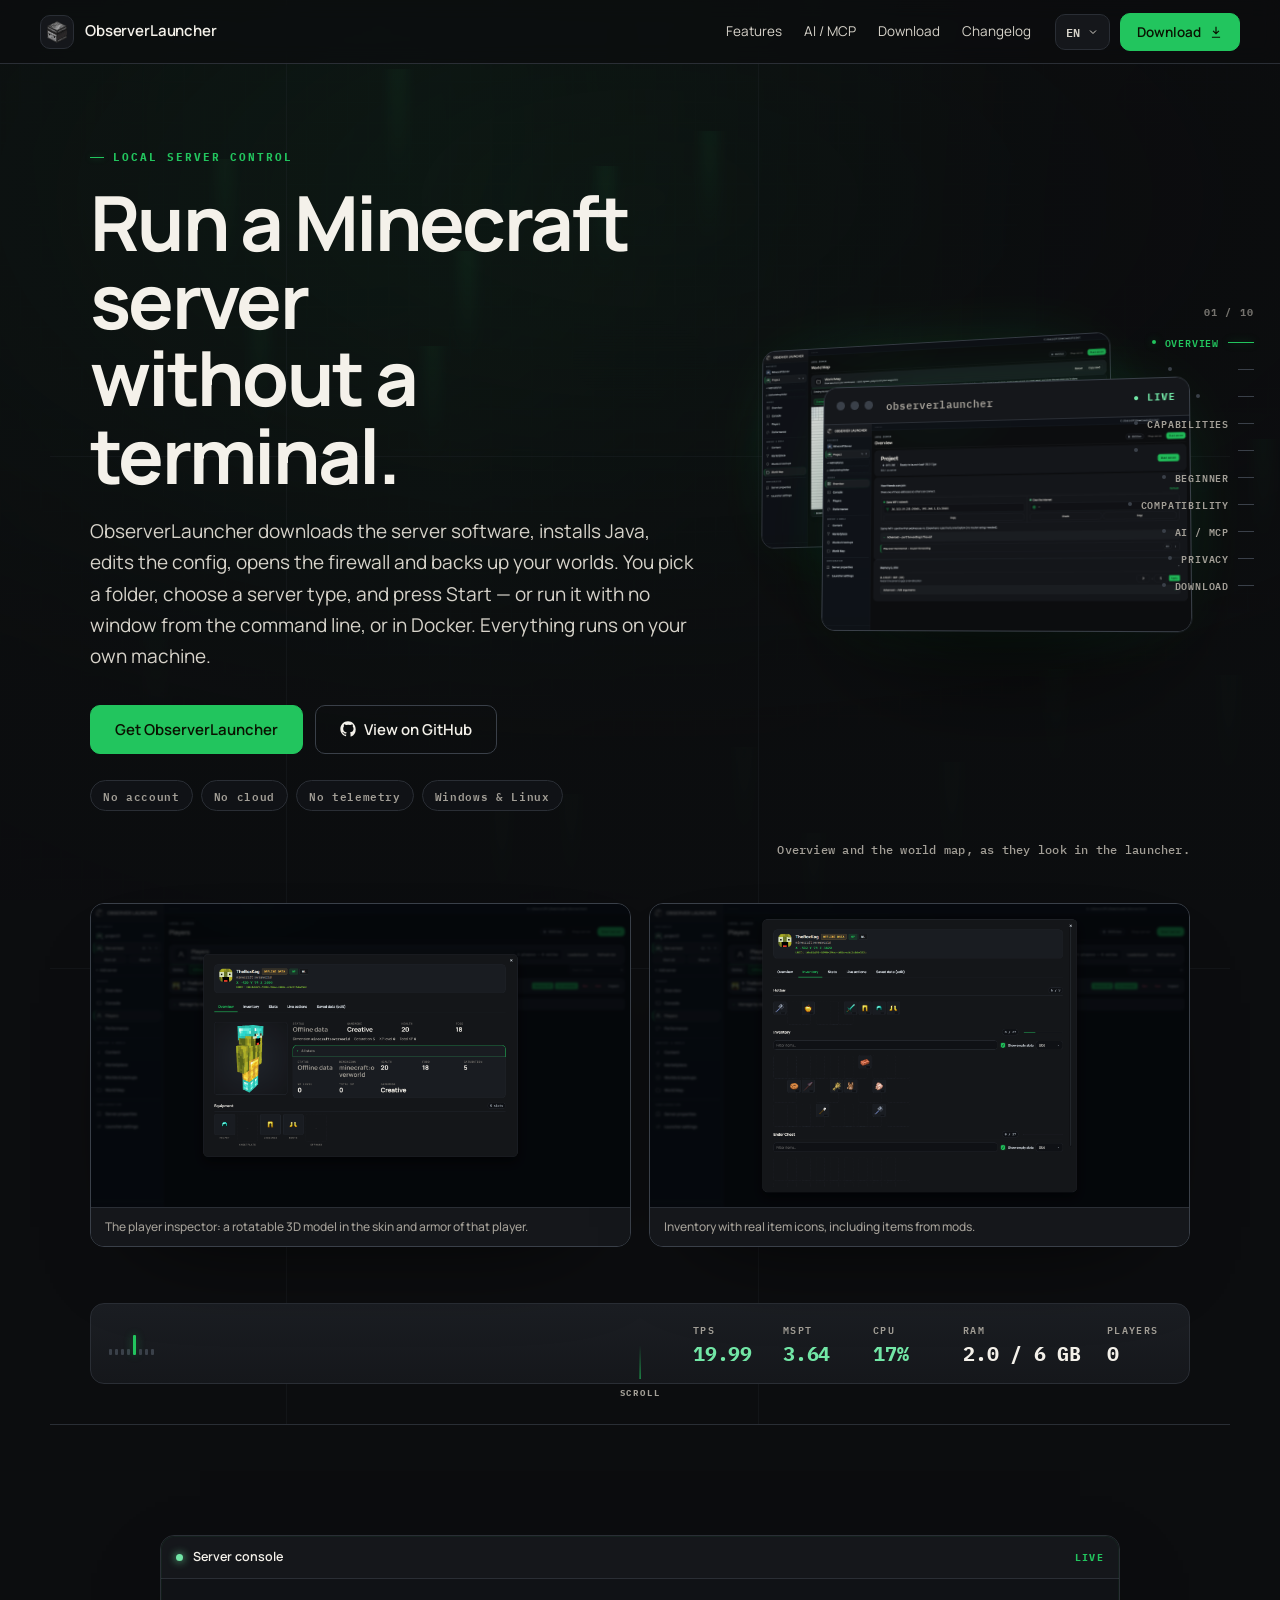
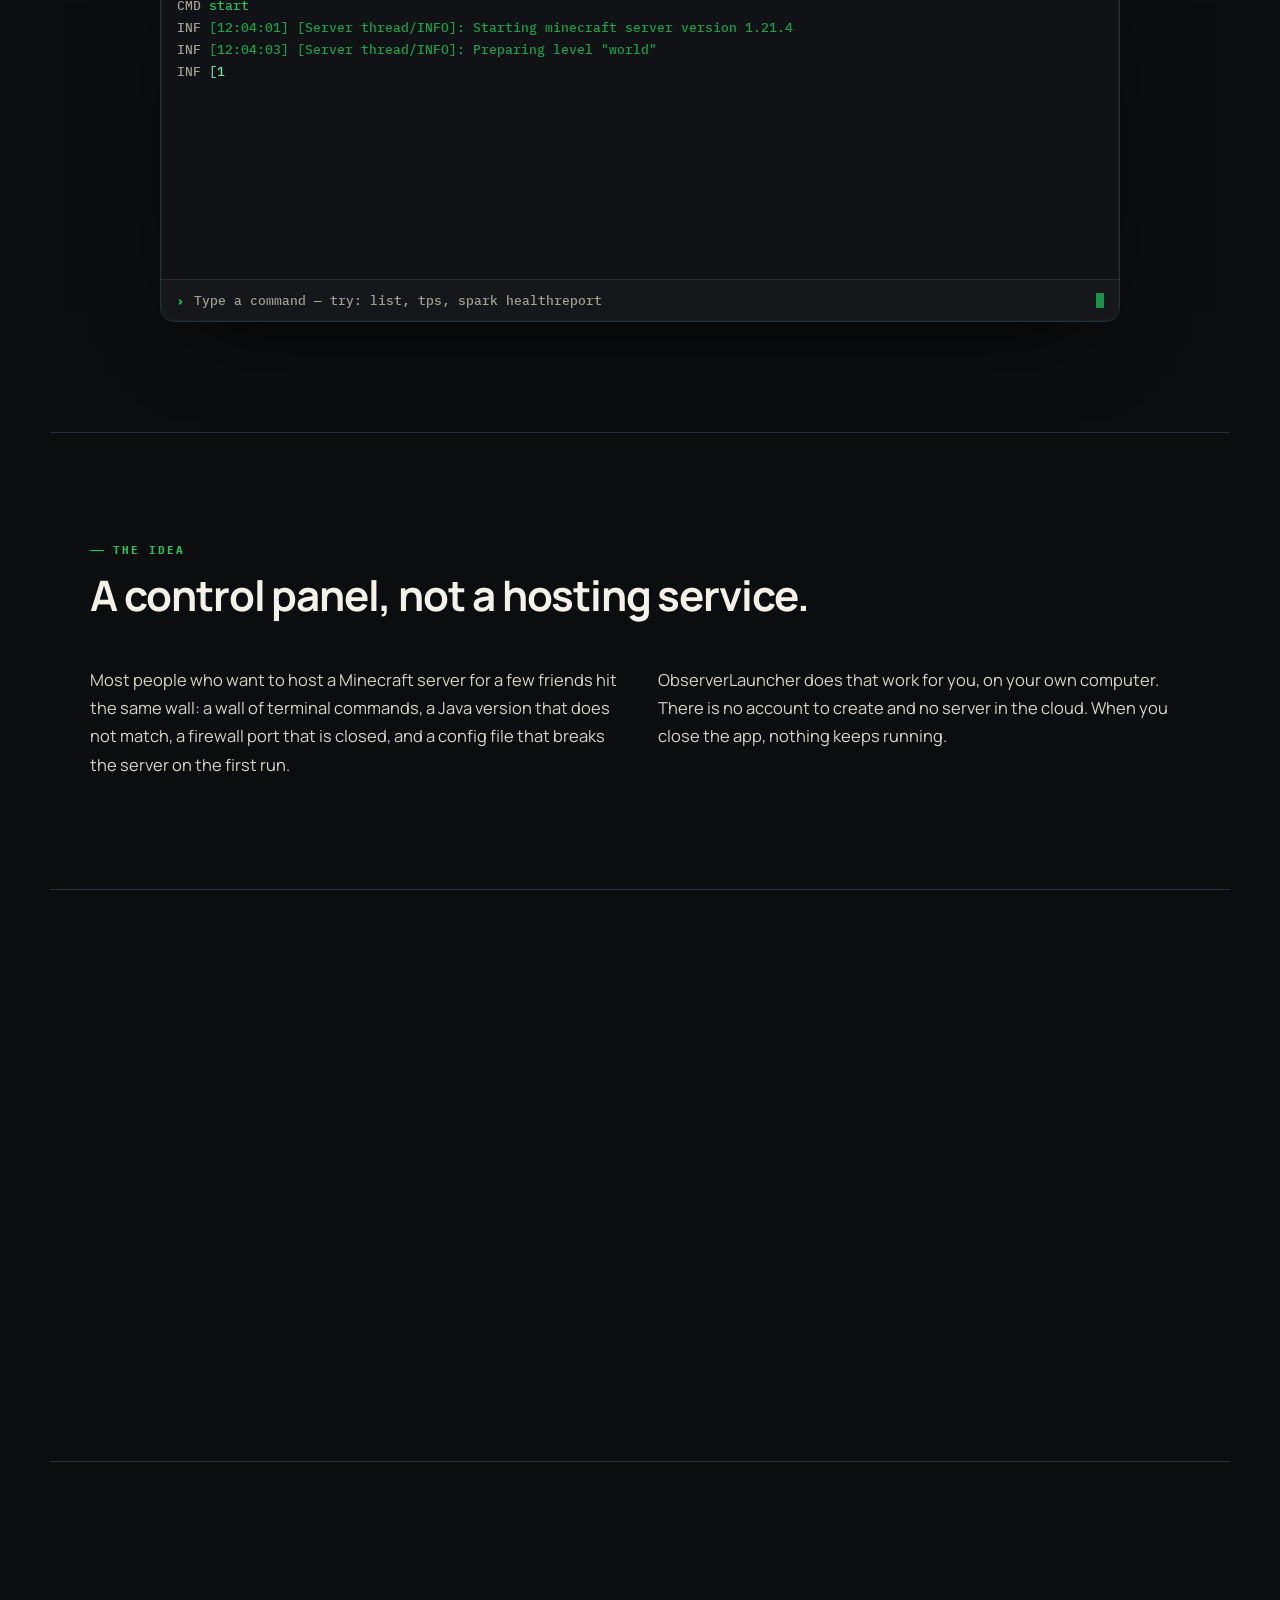
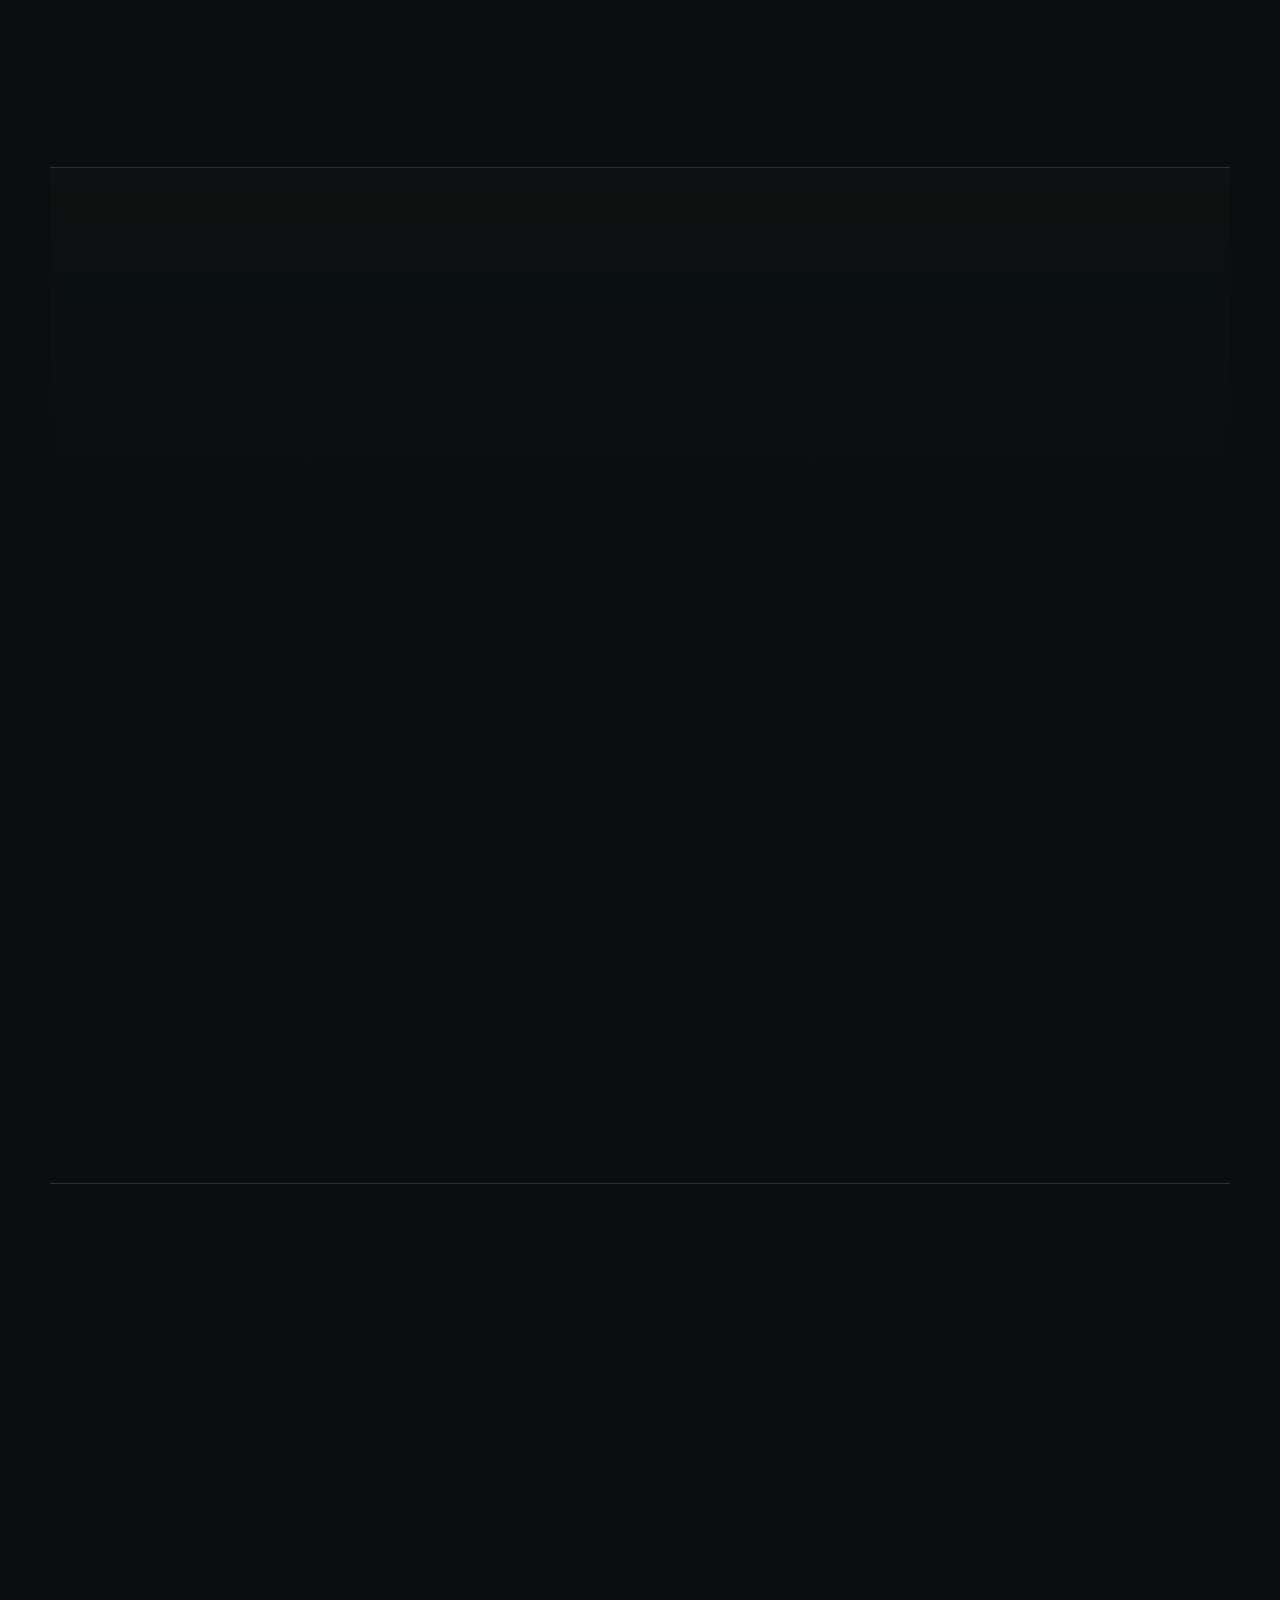
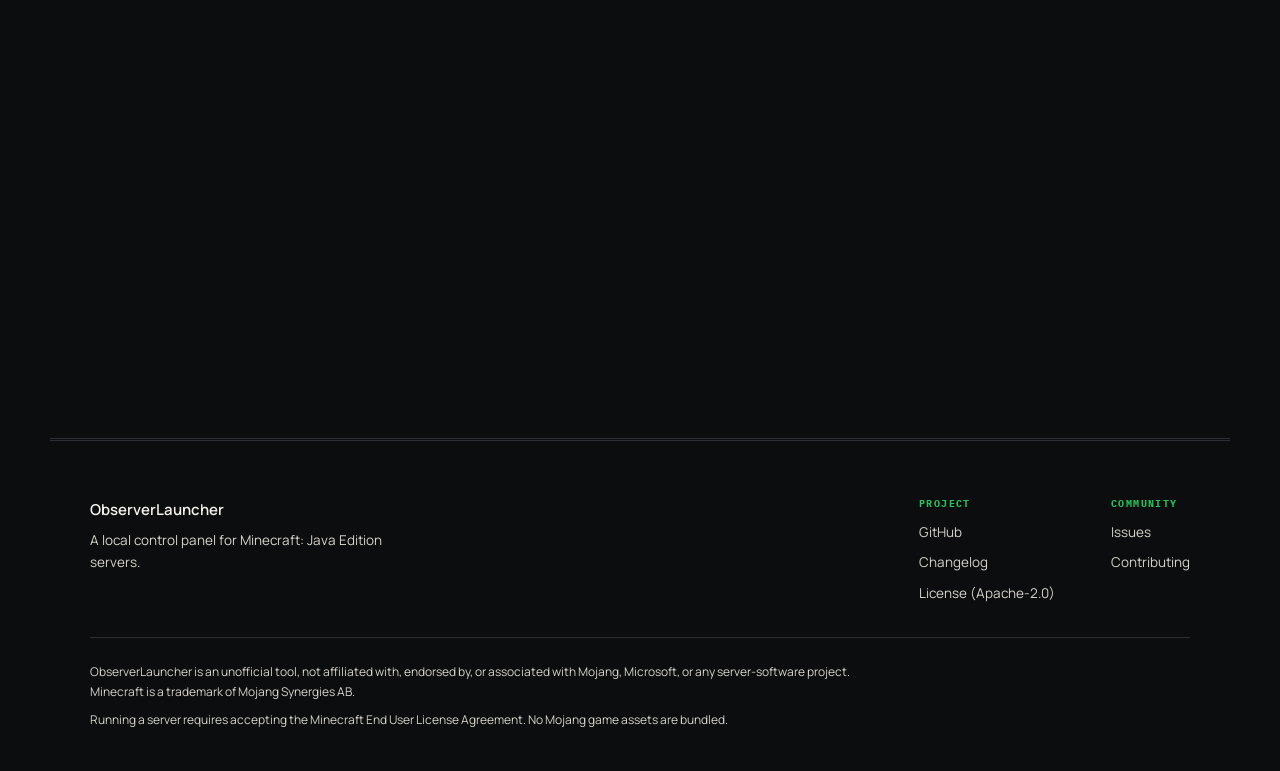
==== index.html @ 32f5c8ac "Update the site for 6.0.0 and cut mobile cost Content, brought up to date from 5.7.0: - Download nam" ====
<!DOCTYPE html>
<html lang="en">
<head>
<meta charset="UTF-8">
<meta name="viewport" content="width=device-width, initial-scale=1.0">
<title>ObserverLauncher — Run a Minecraft server without a terminal</title>
<meta name="description" content="A local desktop launcher for Minecraft: Java Edition servers. No account, no cloud, no terminal. Windows and Linux.">
<meta name="keywords" content="Minecraft Java Edition, Minecraft server, local Minecraft server, server control panel, Minecraft server management, MCP, Model Context Protocol, AI-assisted server automation">
<link rel="canonical" href="https://observerlauncher-site.kag4286.workers.dev/">
<meta property="og:title" content="ObserverLauncher — Run a Minecraft server without a terminal">
<meta property="og:description" content="A local desktop control panel for Minecraft: Java Edition servers. No account, no cloud, no terminal. Windows and Linux.">
<meta property="og:type" content="website">
<meta property="og:url" content="https://observerlauncher-site.kag4286.workers.dev/">
<meta property="og:image" content="https://observerlauncher-site.kag4286.workers.dev/assets/shots/overview.png">
<meta property="og:site_name" content="ObserverLauncher">
<meta name="twitter:card" content="summary_large_image">
<meta name="twitter:title" content="ObserverLauncher — Run a Minecraft server without a terminal">
<meta name="twitter:description" content="A local desktop control panel for Minecraft: Java Edition servers. No account, no cloud, no terminal.">
<meta name="twitter:image" content="https://observerlauncher-site.kag4286.workers.dev/assets/shots/overview.png">
<link rel="preconnect" href="https://fonts.googleapis.com">
<link rel="preconnect" href="https://fonts.gstatic.com" crossorigin>
<!-- PERF: the font stylesheet used to be render-blocking, so a phone waited for two cross-origin
     round-trips before painting anything. Load it as a normal stylesheet for crawlers, but swap it
     for a non-blocking one via media=print + onload. The font-display=swap in the URL means text
     paints immediately in the fallback and reflows once Manrope arrives. -->
<link rel="stylesheet" href="https://fonts.googleapis.com/css2?family=Manrope:wght@400;500;600;700;800&family=IBM+Plex+Mono:wght@400;500;600;700&display=swap" media="print" onload="this.media='all'">
<noscript><link rel="stylesheet" href="https://fonts.googleapis.com/css2?family=Manrope:wght@400;500;600;700;800&family=IBM+Plex+Mono:wght@400;500;600;700&display=swap"></noscript>
<link rel="preload" as="image" href="./assets/shots/overview.png" fetchpriority="high">
<link rel="stylesheet" href="./css/site.css">
<script type="application/ld+json">
{
  "@context": "https://schema.org",
  "@graph": [
    {
      "@type": "SoftwareApplication",
      "name": "ObserverLauncher",
      "applicationCategory": "UtilitiesApplication",
      "operatingSystem": "Windows 10, Windows 11, Linux",
      "license": "https://www.apache.org/licenses/LICENSE-2.0",
      "url": "https://observerlauncher-site.kag4286.workers.dev/",
      "downloadUrl": "https://github.com/Kag4286/ObserverLauncher/releases/latest",
      "description": "A local desktop app for hosting a Minecraft: Java Edition server on Windows or Linux. No account, no cloud, no terminal.",
      "offers": { "@type": "Offer", "price": "0", "priceCurrency": "USD" }
    },
    {
      "@type": "HowTo",
      "name": "How to host a Minecraft server for free on your own PC",
      "description": "Set up a Minecraft: Java Edition server on Windows or Linux without a terminal, using ObserverLauncher.",
      "totalTime": "PT5M",
      "tool": [{ "@type": "HowToTool", "name": "ObserverLauncher" }],
      "step": [
        { "@type": "HowToStep", "position": 1, "name": "Pick a folder", "text": "Choose an empty folder for the server, or let the launcher suggest one under Documents." },
        { "@type": "HowToStep", "position": 2, "name": "Choose software and version", "text": "Pick from ten server types (Vanilla, Paper, Purpur, Fabric, Forge and more) and a live Minecraft version list. Java is detected and installed automatically if missing." },
        { "@type": "HowToStep", "position": 3, "name": "Press Start", "text": "The launcher downloads the jar, writes the config, opens the firewall when you ask, and starts the server." },
        { "@type": "HowToStep", "position": 4, "name": "Share the address", "text": "When the server is running, share the local address with friends on the same network, or use the built-in tunnel for a public address with no router setup." }
      ]
    },
    {
      "@type": "FAQPage",
      "mainEntity": [
        { "@type": "Question", "name": "Can I host a Minecraft server for free on my own computer?", "acceptedAnswer": { "@type": "Answer", "text": "Yes. ObserverLauncher is free and open source (Apache-2.0). It runs the server on your own PC, so there is no hosting bill. Your computer needs to be on for friends to join." } },
        { "@type": "Question", "name": "Do I need to know how to use a terminal or command line?", "acceptedAnswer": { "@type": "Answer", "text": "No. ObserverLauncher handles the setup through a graphical window: it downloads the server software, installs the right Java, writes the config and opens the firewall. Beginner mode hides the advanced tools." } },
        { "@type": "Question", "name": "Does it work on Windows and Linux?", "acceptedAnswer": { "@type": "Answer", "text": "Yes. ObserverLauncher runs on Windows 10/11 and on modern 64-bit Linux distributions. There is no macOS build." } },
        { "@type": "Question", "name": "Does ObserverLauncher collect my data or require an account?", "acceptedAnswer": { "@type": "Answer", "text": "No. There is no account, no telemetry and no cloud service. The server and its data stay on your machine, and nothing keeps running once you close the app." } },
        { "@type": "Question", "name": "Which server software can I run?", "acceptedAnswer": { "@type": "Answer", "text": "Vanilla, Paper, Purpur, Leaf, Folia, Fabric, Forge, NeoForge, Spigot and Velocity. Version lists load live from each project's official source." } }
      ]
    }
  ]
}
</script>
</head>
<body class="is-booting">

<!-- scroll progress -->
<div class="progress" aria-hidden="true"><i id="progressBar"></i></div>

<!-- ============ BOOT SEQUENCE ============ -->
<div class="boot" id="boot" role="status" aria-label="Loading">
  <div class="boot-inner">
    <div class="boot-mark">OBSERVER<span>LAUNCHER</span></div>
    <div class="boot-bar"><i id="bootBar"></i></div>
    <div class="boot-status" id="bootStatus">INIT</div>
  </div>
  <div class="boot-skip">PRESS ANY KEY TO SKIP</div>
</div>

<!-- ============ SIGNAL FIELD ============ -->
<canvas id="field" aria-hidden="true"></canvas>
<div class="field-fallback" aria-hidden="true"></div>
<div class="scanline" aria-hidden="true"></div>

<!-- ============ SECTION RAIL ============ -->
<nav class="rail" id="rail" aria-label="Sections">
  <span class="rail-idx" id="railIdx">01 / 10</span>
  <ul class="rail-list" id="railList"></ul>
</nav>

<!-- ============ HEADER ============ -->
<header class="site-head" id="top">
  <a class="brand" href="#top">
    <span class="brand-mark" aria-hidden="true"><img src="./assets/shots/icon.png" alt=""></span>
    <span class="brand-text"><b>ObserverLauncher</b></span>
  </a>

  <nav class="site-nav" aria-label="Sections">
    <a href="#features" data-i18n="nav.features">Features</a>
    <a href="#ai" data-i18n="nav.ai">AI / MCP</a>
    <a href="#download" data-i18n="nav.download">Download</a>
    <a href="./changelog.html" data-i18n="nav.changelog">Changelog</a>
  </nav>

  <div class="head-actions">
    <div class="lang" id="lang">
      <button class="lang-btn" id="langBtn" aria-haspopup="listbox" aria-expanded="false">
        <span id="langCurrent">EN</span>
        <svg viewBox="0 0 24 24" width="12" height="12" fill="none" stroke="currentColor" stroke-width="2"><path d="M6 9l6 6 6-6"/></svg>
      </button>
      <ul class="lang-menu" id="langMenu" role="listbox" hidden></ul>
    </div>
    <a class="btn primary" id="dlTop" href="#download">
      <span data-i18n="cta.download">Download</span>
      <svg viewBox="0 0 24 24" width="14" height="14" fill="none" stroke="currentColor" stroke-width="2"><path d="M12 3v12M7 10l5 5 5-5M5 21h14"/></svg>
    </a>
    <button class="nav-toggle" id="navToggle" aria-label="Menu" aria-expanded="false" aria-controls="mobileMenu">
      <span></span><span></span><span></span>
    </button>
  </div>
</header>

<!-- ============ MOBILE MENU ============ -->
<nav class="mobile-menu" id="mobileMenu" hidden aria-label="Sections">
  <a href="#features" data-i18n="nav.features">Features</a>
  <a href="#ai" data-i18n="nav.ai">AI / MCP</a>
  <a href="#download" data-i18n="nav.download">Download</a>
  <a href="./changelog.html" data-i18n="nav.changelog">Changelog</a>
</nav>

<main>

<!-- ============ HERO ============ -->
<section class="hero" id="hero" data-ch="01" data-name="Overview">
  <div class="hero-grid" aria-hidden="true"><span></span><span></span><span></span><span></span></div>
  <div class="hero-sweep" aria-hidden="true"></div>
  <div class="hero-main">
  <div class="hero-inner">
    <p class="eyebrow choreo" data-choreo="0"><span class="eyebrow-tick"></span><span data-i18n="hero.eyebrow">LOCAL SERVER CONTROL</span></p>
    <h1 class="choreo" data-choreo="1" data-i18n-html="hero.title">Run a Minecraft server<br>without a terminal.</h1>
    <p class="hero-lead choreo" data-choreo="2" data-i18n="hero.lead">ObserverLauncher downloads the server software, installs Java, edits the config, opens the firewall and backs up your worlds. You pick a folder, choose a server type, and press Start. Everything runs on your own machine.</p>
    <div class="hero-cta choreo" data-choreo="3">
      <a class="btn primary lg magnet" href="#download" data-i18n="cta.getStarted">Get ObserverLauncher</a>
      <a class="btn ghost lg" href="https://github.com/Kag4286/ObserverLauncher" target="_blank" rel="noopener">
        <svg viewBox="0 0 24 24" width="16" height="16" fill="currentColor"><path d="M12 .5C5.7.5.5 5.7.5 12c0 5.1 3.3 9.4 7.9 10.9.6.1.8-.3.8-.6v-2c-3.2.7-3.9-1.5-3.9-1.5-.5-1.3-1.3-1.7-1.3-1.7-1.1-.7.1-.7.1-.7 1.2.1 1.8 1.2 1.8 1.2 1 1.8 2.8 1.3 3.5 1 .1-.8.4-1.3.7-1.6-2.6-.3-5.3-1.3-5.3-5.8 0-1.3.5-2.3 1.2-3.2-.1-.3-.5-1.5.1-3.1 0 0 1-.3 3.3 1.2a11.5 11.5 0 016 0C17.9 4.8 19 5.1 19 5.1c.6 1.6.2 2.8.1 3.1.7.9 1.2 1.9 1.2 3.2 0 4.5-2.7 5.5-5.3 5.8.4.4.8 1.1.8 2.2v3.3c0 .3.2.7.8.6A11.5 11.5 0 0023.5 12C23.5 5.7 18.3.5 12 .5z"/></svg>
        <span data-i18n="cta.github">View on GitHub</span>
      </a>
    </div>
    <ul class="hero-facts choreo" data-choreo="4">
      <li data-i18n="hero.fact1">No account</li><li data-i18n="hero.fact2">No cloud</li><li data-i18n="hero.fact3">No telemetry</li><li data-i18n="hero.fact4">Windows &amp; Linux</li>
    </ul>
  </div>
  <div class="hero-app" id="heroApp">
    <div class="hero-app-frame hero-app-back">
      <img src="./assets/shots/worldmap.png" width="1920" height="1080" alt="World map tab in ObserverLauncher, showing the explored area and waypoints of a Minecraft server world" loading="lazy" decoding="async">
    </div>
    <div class="hero-app-frame hero-app-front">
      <div class="hero-app-bar"><span class="ha-dot"></span><span class="ha-dot"></span><span class="ha-dot"></span><span class="ha-title">observerlauncher</span><span class="ha-live">● LIVE</span></div>
      <img src="./assets/shots/overview.png" width="1920" height="1080" alt="Overview tab in ObserverLauncher, showing a running Minecraft server with TPS, memory and a Start button" loading="eager" decoding="async">
    </div>
  </div>
  <p class="hero-shot-cap choreo" data-choreo="5" data-i18n="cap.hero">Overview and the world map, as they look in the launcher.</p>
  </div><!-- /hero-main -->

  <!-- v6.0.0: the player inspector is the headline of this release, so it gets its own pair of
       frames under the hero rather than being buried in the feature grid. Same card language. -->
  <div class="hero-shots hero-shots-inspector choreo" data-choreo="6">
    <figure class="hero-shot">
      <img src="./assets/shots/player-inspector.png" width="1920" height="1080" alt="Player inspector in ObserverLauncher: a rotatable 3D model of the player with their skin and armor, beside the four headline stats and an All stats disclosure" loading="lazy" decoding="async">
      <figcaption data-i18n="cap.inspector">The player inspector: a rotatable 3D model in the player's own skin and armor.</figcaption>
    </figure>
    <figure class="hero-shot">
      <img src="./assets/shots/inventory.png" width="1918" height="1079" alt="Player inventory in ObserverLauncher with real item icons, stack counts and empty slots outlined" loading="lazy" decoding="async">
      <figcaption data-i18n="cap.inventory">Inventory with real item icons, including items from mods.</figcaption>
    </figure>
  </div>
  <div class="instrument choreo" data-choreo="7" aria-hidden="true">
    <div class="pulse-wave" id="pulseWave"></div>
    <div class="readouts">
      <div class="readout"><span class="ro-label">TPS</span><b id="roTps" class="ok">20.0</b></div>
      <div class="readout"><span class="ro-label">MSPT</span><b id="roMspt" class="ok">3.4</b></div>
      <div class="readout"><span class="ro-label">CPU</span><b id="roCpu">18%</b></div>
      <div class="readout"><span class="ro-label">RAM</span><b id="roRam">2.1 / 6 GB</b></div>
      <div class="readout"><span class="ro-label">PLAYERS</span><b id="roPlayers">0</b></div>
    </div>
  </div>
  <a class="scroll-cue" href="#console-band" aria-label="Scroll down"><span class="scroll-cue-line"></span><span class="scroll-cue-label" data-i18n="hero.scroll">SCROLL</span></a>
</section>

<!-- ============ CONSOLE DEMO ============ -->
<section class="band console-band" id="console-band" data-ch="02" data-name="Console">
  <div class="console">
    <div class="console-head"><span class="live-dot"></span><b data-i18n="console.title">Server console</b><span class="console-src" data-i18n="console.live">LIVE</span></div>
    <pre class="console-body" id="consoleBody"></pre>
    <form class="console-input" onsubmit="return false"><span class="prompt">›</span><input id="consoleInput" type="text" autocomplete="off" spellcheck="false" data-i18n-placeholder="console.ph" placeholder="Type a command — try: list, tps, spark healthreport"><span class="caret" aria-hidden="true"></span></form>
  </div>
</section>

<!-- ============ INTRO ============ -->
<section class="band intro">
  <div class="band-head">
    <p class="eyebrow"><span class="eyebrow-tick"></span><span data-i18n="intro.eyebrow">THE IDEA</span></p>
    <h2 data-i18n="intro.title">A control panel, not a hosting service.</h2>
  </div>
  <div class="intro-grid">
    <p data-i18n="intro.p1">Most people who want to host a Minecraft server for a few friends hit the same wall: a wall of terminal commands, a Java version that does not match, a firewall port that is closed, and a config file that breaks the server on the first run.</p>
    <p data-i18n="intro.p2">ObserverLauncher does that work for you, on your own computer. There is no account to create and no server in the cloud. When you close the app, nothing keeps running.</p>
  </div>
</section>

<!-- ============ WHY ============ -->
<section class="band why-band" id="why" data-ch="03" data-name="Why">
  <div class="band-head">
    <p class="eyebrow"><span class="eyebrow-tick"></span><span data-i18n="why.eyebrow">WHY OBSERVERLAUNCHER</span></p>
    <h2 data-i18n="why.title">GUI for humans. Automation when you want it.</h2>
  </div>
  <div class="why-grid">
    <div class="why-card"><span class="why-num">01</span><b data-i18n="why.c1t">No terminal</b><p data-i18n="why.c1d">Set up and manage the whole server from a window — install, configure, monitor and back up without typing a single command.</p></div>
    <div class="why-card"><span class="why-num">02</span><b data-i18n="why.c2t">Local-first</b><p data-i18n="why.c2d">The server and its data stay on your own machine. No account, no cloud, and nothing keeps running once you close the app.</p></div>
    <div class="why-card"><span class="why-num">03</span><b data-i18n="why.c3t">Automation when you want it</b><p data-i18n="why.c3d">MCP lets an AI client handle repetitive or technical tasks on request — without taking over normal, hands-on management.</p></div>
  </div>
</section>

<!-- ============ STATS ============ -->
<section class="band stats-band">
  <div class="stats-grid" id="statsGrid">
    <div class="stat"><b class="stat-num" data-count="10">0</b><span data-i18n="stats.software">SERVER TYPES</span></div>
    <div class="stat"><b class="stat-num" data-count="76">0</b><span data-i18n="stats.tools">MCP TOOLS</span></div>
    <div class="stat"><b class="stat-num" data-count="7">0</b><span data-i18n="stats.langs">LANGUAGES</span></div>
    <div class="stat"><b class="stat-num" data-count="0">0</b><span data-i18n="stats.telemetry">TELEMETRY</span></div>
  </div>
</section>

<!-- ============ FEATURES ============ -->
<section class="band" id="features" data-ch="04" data-name="Capabilities">
  <div class="band-head">
    <p class="eyebrow"><span class="eyebrow-tick"></span><span data-i18n="features.eyebrow">CAPABILITIES</span></p>
    <h2 data-i18n="features.title">Everything the setup needs.</h2>
    <p class="band-sub" data-i18n="features.sub">The desktop app, a headless mode, a command line and Docker all share one backend.</p>
  </div>
  <div class="feat-grid" id="featGrid"></div>
</section>

<!-- ============ HOW IT WORKS ============ -->
<section class="band how-band" id="how-it-works" data-ch="05" data-name="How it works">
  <div class="band-head">
    <p class="eyebrow"><span class="eyebrow-tick"></span><span data-i18n="how.eyebrow">HOW IT WORKS</span></p>
    <h2 data-i18n="how.title">Three steps to a running server.</h2>
  </div>
  <div class="how-grid">
    <ol class="how-steps" id="howSteps">
      <li class="how-step" data-step="1"><span class="hs-num">01</span><div><b data-i18n="how.s1t">Pick a folder</b><p data-i18n="how.s1d">Choose an empty folder, or let the launcher suggest one under Documents. It never overwrites an existing server jar.</p></div></li>
      <li class="how-step" data-step="2"><span class="hs-num">02</span><div><b data-i18n="how.s2t">Choose software &amp; version</b><p data-i18n="how.s2d">Pick from ten server types and a live version list. Java is detected, and installed automatically if it is missing.</p></div></li>
      <li class="how-step" data-step="3"><span class="hs-num">03</span><div><b data-i18n="how.s3t">Press Start</b><p data-i18n="how.s3d">The launcher downloads the jar, writes the config, opens the firewall when you ask, and starts the server. Watch it live in the Console.</p></div></li>
    </ol>
    <div class="how-visual" aria-hidden="true">
      <div class="how-line"><i id="howLine"></i></div>
    </div>
  </div>
</section>

<!-- ============ BEGINNER ============ -->
<section class="band beg-band" id="beginner" data-ch="06" data-name="Beginner">
  <div class="beg-inner">
    <div class="beg-copy">
      <p class="eyebrow"><span class="eyebrow-tick"></span><span data-i18n="beg.eyebrow">NEW TO SERVERS</span></p>
      <h2 data-i18n="beg.title">Never hosted a Minecraft server before? Start here.</h2>
      <p data-i18n="beg.lead">Most guides assume you already know what a jar, a port and a config file are. Beginner mode skips all of that. Turn it on and the app shows only what you need to get a server running: a folder, a version, and a Start button.</p>
      <a class="btn primary lg magnet beg-cta" href="#download" data-i18n="beg.cta">Download and start</a>
    </div>
    <div class="beg-list">
      <div class="beg-card"><span class="bc-step">01</span><b data-i18n="beg.c1t">A calmer app</b><p data-i18n="beg.c1d">Beginner mode hides the advanced tools and keeps the essentials: Overview, Console, Players, Server properties and Settings.</p></div>
      <div class="beg-card"><span class="bc-step">02</span><b data-i18n="beg.c2t">Guided setup</b><p data-i18n="beg.c2d">The wizard asks what kind of server you want, downloads it, and installs the right Java for you. No terminal, no commands to memorise.</p></div>
      <div class="beg-card"><span class="bc-step">03</span><b data-i18n="beg.c3t">Share the address</b><p data-i18n="beg.c3d">When the server is running, a single card shows the address to send your friends, with a one-click way to share it over the internet.</p></div>
      <div class="beg-card"><span class="bc-step">04</span><b data-i18n="beg.c4t">Nothing is locked away</b><p data-i18n="beg.c4d">A "Show all tools" button brings back every feature whenever you want, so you are never stuck in the simple view.</p></div>
      <div class="beg-note"><svg viewBox="0 0 24 24" width="16" height="16" fill="none" stroke="currentColor" stroke-width="2" stroke-linecap="round"><path d="M12 3v18M5 10l7-7 7 7"/></svg><span data-i18n="beg.note">Advanced users: everything below is still there, just one toggle away.</span></div>
    </div>
  </div>
</section>

<!-- ============ SOFTWARE ============ -->
<section class="band" id="software" data-ch="07" data-name="Compatibility">
  <div class="band-head">
    <p class="eyebrow"><span class="eyebrow-tick"></span><span data-i18n="software.eyebrow">COMPATIBILITY</span></p>
    <h2 data-i18n="software.title">Ten server types, one window.</h2>
    <p class="band-sub" data-i18n="software.sub">Version lists are loaded live from each project's API — new Minecraft releases appear without an app update.</p>
  </div>
  <div class="soft-grid" id="softGrid"></div>
  <div class="marquee" aria-hidden="true"><div class="marquee-track" id="marquee"></div></div>
</section>

<!-- ============ REQUIREMENTS ============ -->
<section class="band req-band">
  <div class="band-head">
    <p class="eyebrow"><span class="eyebrow-tick"></span><span data-i18n="req.eyebrow">REQUIREMENTS</span></p>
    <h2 data-i18n="req.title">Light enough for a laptop.</h2>
  </div>
  <div class="req-table" id="reqTable"></div>
  <p class="req-note" data-i18n="req.note">No admin rights are needed. Java installs into your user folder, and elevation is requested only to open the Windows Firewall for a port.</p>
</section>

<!-- ============ LANGUAGES ============ -->
<section class="band lang-band">
  <div class="band-head">
    <p class="eyebrow"><span class="eyebrow-tick"></span><span data-i18n="langs.eyebrow">LANGUAGES</span></p>
    <h2 data-i18n="langs.title">Seven languages, fully translated.</h2>
  </div>
  <div class="lang-chips" id="langChips"></div>
</section>

<!-- ============ AI / MCP ============ -->
<section class="band ai-band" id="ai" data-ch="08" data-name="AI / MCP">
  <div class="ai-inner">
    <div class="ai-copy">
      <p class="eyebrow"><span class="eyebrow-tick"></span><span data-i18n="ai.eyebrow">MCP / AI INTEGRATION</span></p>
      <h2 data-i18n="ai.title">Let an AI run the boring parts.</h2>
      <p data-i18n="ai.lead">ObserverLauncher can act as an MCP server, so an AI client reads and controls your server in natural language — 76 tools, exposed only on 127.0.0.1 with a fresh token each launch.</p>
      <ul class="ai-list">
        <li data-i18n="ai.item1">Server Doctor — diagnose, analyse the console, explain a crash, check TPS.</li>
        <li data-i18n="ai.item2">Modpack builder — search the marketplace, plan exact versions, install in one confirmation.</li>
        <li data-i18n="ai.item4">Composite workflows — prepare_and_start, safe_restart, and a full health report in one call.</li>
        <li data-i18n="ai.item5">Config & network — validate server.properties, test the port, read the world and player files.</li>
        <li data-i18n="ai.item6">Content control — install, list, enable or remove plugins, mods and datapacks.</li>
        <li data-i18n="ai.item3">Every write and destroy call is written to an audit log the AI can read back.</li>
        <li data-i18n="ai.item7">In-client charts: the metrics tool draws TPS, MSPT, CPU, RAM and player charts inside a supporting AI client.</li>
      </ul>
      <div class="ai-tiers">
        <div class="ai-tier"><span class="at-tag read" data-i18n="ai.tierReadTag">READ</span><span data-i18n="ai.tierRead">Runs freely — status, metrics, logs, diagnosis, world data.</span></div>
        <div class="ai-tier"><span class="at-tag write" data-i18n="ai.tierWriteTag">WRITE</span><span data-i18n="ai.tierWrite">Asks first — install, edit files, send a command.</span></div>
        <div class="ai-tier"><span class="at-tag destroy" data-i18n="ai.tierDestroyTag">DESTROY</span><span data-i18n="ai.tierDestroy">Always asks — delete, restore. Stop / restart skip the prompt when Auto-allow-write is on.</span></div>
      </div>
    </div>
    <figure class="ai-shot">
      <div class="ai-term-head"><span class="dot r"></span><span class="dot y"></span><span class="dot g"></span><span class="ai-term-title">observerlauncher · settings / MCP</span></div>
      <img src="./assets/shots/MCP.png" width="1918" height="1080" alt="MCP / AI integration settings in ObserverLauncher, with a Copy MCP config button" loading="lazy" decoding="async">
      <figcaption class="shot-cap" data-i18n="cap.mcp">The MCP / AI integration settings, where you copy the client config.</figcaption>
    </figure>
  </div>
</section>

<!-- ============ PRIVACY ============ -->
<section class="band privacy-band" id="privacy" data-ch="09" data-name="Privacy">
  <div class="band-head">
    <p class="eyebrow"><span class="eyebrow-tick"></span><span data-i18n="privacy.eyebrow">DATA &amp; PRIVACY</span></p>
    <h2 data-i18n="privacy.title">Nothing leaves your machine.</h2>
  </div>
  <div class="privacy-grid">
    <div class="priv-card"><span class="priv-num">01</span><b data-i18n="privacy.c1t">No account</b><p data-i18n="privacy.c1d">There is nothing to sign up for and no login.</p></div>
    <div class="priv-card"><span class="priv-num">02</span><b data-i18n="privacy.c2t">No telemetry</b><p data-i18n="privacy.c2d">No analytics, no usage statistics, no crash reporting.</p></div>
    <div class="priv-card"><span class="priv-num">03</span><b data-i18n="privacy.c3t">No uploads</b><p data-i18n="privacy.c3d">Your world, configs and player data never leave the PC.</p></div>
    <div class="priv-card"><span class="priv-num">04</span><b data-i18n="privacy.c4t">Official sources only</b><p data-i18n="privacy.c4d">Jars come from Mojang, PaperMC, Purpur, Leaf, Fabric and Forge. Mods from Modrinth, Hangar and SpigotMC.</p></div>
  </div>
</section>

<!-- ============ LIMITATIONS ============ -->
<section class="band limits-band">
  <div class="band-head">
    <p class="eyebrow"><span class="eyebrow-tick"></span><span data-i18n="lim.eyebrow">HONEST LIMITS</span></p>
    <h2 data-i18n="lim.title">What it does not do.</h2>
    <p class="band-sub" data-i18n="lim.sub">No tool is perfect. Here is exactly where ObserverLauncher stops.</p>
  </div>
  <ul class="limits-list" id="limitsList"></ul>
</section>

<!-- ============ OPEN SOURCE ============ -->
<section class="band oss-band">
  <div class="oss-inner">
    <div class="oss-copy">
      <p class="eyebrow"><span class="eyebrow-tick"></span><span data-i18n="oss.eyebrow">OPEN SOURCE</span></p>
      <h2 data-i18n="oss.title">Apache-2.0, no bundler, plain scripts.</h2>
      <p data-i18n="oss.lead">The renderer is classic scripts in numeric load order, the backend is plain side-effect-free modules, and the MCP bridge runs on its own binary. Read the code, file an issue, or send a pull request.</p>
      <div class="oss-links">
        <a class="btn ghost" href="https://github.com/Kag4286/ObserverLauncher" target="_blank" rel="noopener" data-i18n="oss.repo">Repository</a>
        <a class="btn ghost" href="https://github.com/Kag4286/ObserverLauncher/blob/main/CHANGELOG.md" target="_blank" rel="noopener" data-i18n="oss.changelog">Changelog</a>
        <a class="btn ghost" href="https://github.com/Kag4286/ObserverLauncher/blob/main/CONTRIBUTING.md" target="_blank" rel="noopener" data-i18n="oss.contributing">Contributing</a>
      </div>
    </div>
    <div class="oss-diagram" aria-hidden="true">
      <div class="oss-layer"><span class="ol-tag">RENDERER</span><span class="ol-note">UI · no Node access</span></div>
      <div class="oss-arrow">↓</div>
      <div class="oss-layer"><span class="ol-tag">PRELOAD</span><span class="ol-note">contextBridge · the only bridge</span></div>
      <div class="oss-arrow">↓</div>
      <div class="oss-layer"><span class="ol-tag">MAIN</span><span class="ol-note">composition root · feature modules</span></div>
      <div class="oss-arrow">↓</div>
      <div class="oss-layer"><span class="ol-tag">HEADLESS</span><span class="ol-note">same backend, no window · observer CLI · Docker</span></div>
    </div>
  </div>
</section>

<!-- ============ DOWNLOAD ============ -->
<section class="band download-band" id="download" data-ch="10" data-name="Download">
  <div class="dl-inner">
    <p class="eyebrow"><span class="eyebrow-tick"></span><span data-i18n="dl.eyebrow">DOWNLOAD</span></p>
    <h2 data-i18n="dl.title">Get it and press Start.</h2>
    <div class="dl-grid">
      <a class="dl-card magnet" href="https://github.com/Kag4286/ObserverLauncher/releases/latest" target="_blank" rel="noopener">
        <svg viewBox="0 0 24 24" width="22" height="22" fill="currentColor"><path d="M3 5.5L10.5 4.5v7H3zM3 18.5l7.5 1v-7H3zM11.5 4.4L21 3v8.5h-9.5zM11.5 19.6L21 21v-8.5h-9.5z"/></svg>
        <b>Windows 10/11</b><span data-i18n="dl.win">ObserverLauncher-6.0.0-setup.exe</span>
      </a>
      <a class="dl-card magnet" href="https://github.com/Kag4286/ObserverLauncher/releases/latest" target="_blank" rel="noopener">
        <svg viewBox="0 0 24 24" width="22" height="22" fill="currentColor"><path d="M12 2a10 10 0 00-3.2 19.5c.5.1.7-.2.7-.5v-1.7c-2.8.6-3.4-1.3-3.4-1.3-.5-1.2-1.1-1.5-1.1-1.5-.9-.6.1-.6.1-.6 1 .1 1.5 1 1.5 1 .9 1.5 2.3 1.1 2.9.8.1-.6.3-1.1.6-1.3-2.2-.3-4.6-1.1-4.6-5 0-1.1.4-2 1-2.7-.1-.3-.4-1.3.1-2.6 0 0 .8-.3 2.7 1a9.4 9.4 0 015 0c1.9-1.3 2.7-1 2.7-1 .5 1.3.2 2.3.1 2.6.6.7 1 1.6 1 2.7 0 3.9-2.4 4.7-4.6 5 .3.3.7.9.7 1.9v2.8c0 .3.2.6.7.5A10 10 0 0012 2z"/></svg>
        <b>Linux</b><span data-i18n="dl.linux">ObserverLauncher-6.0.0.AppImage</span>
      </a>
    </div>
    <p class="dl-note" data-i18n="dl.note">Auto-update is built in for the installer and the AppImage. No admin rights needed.</p>
    <p class="dl-note" data-i18n="dl.signing">The Windows installer is not code-signed yet - SmartScreen may warn. Click More info then Run anyway.</p>
    <pre class="dl-src"><code>git clone https://github.com/Kag4286/ObserverLauncher<br>npm install &amp;&amp; npm start</code></pre>
  </div>
</section>

</main>

<!-- ============ FOOTER ============ -->
<footer class="site-foot">
  <div class="foot-main">
    <div class="foot-brand"><b>ObserverLauncher</b><p data-i18n="foot.tagline">A local control panel for Minecraft: Java Edition servers.</p></div>
    <div class="foot-cols">
      <div><b data-i18n="foot.project">Project</b><a href="https://github.com/Kag4286/ObserverLauncher" target="_blank" rel="noopener">GitHub</a><a href="./changelog.html" data-i18n="foot.changelog">Changelog</a><a href="https://github.com/Kag4286/ObserverLauncher/blob/main/LICENSE" target="_blank" rel="noopener" data-i18n="foot.license">License (Apache-2.0)</a></div>
      <div><b data-i18n="foot.community">Community</b><a href="https://github.com/Kag4286/ObserverLauncher/issues" target="_blank" rel="noopener" data-i18n="foot.issues">Issues</a><a href="https://github.com/Kag4286/ObserverLauncher/blob/main/CONTRIBUTING.md" target="_blank" rel="noopener" data-i18n="foot.contributing">Contributing</a></div>
    </div>
  </div>
  <div class="foot-legal">
    <p data-i18n="foot.disclaimer">ObserverLauncher is an unofficial tool, not affiliated with, endorsed by, or associated with Mojang, Microsoft, or any server-software project. Minecraft is a trademark of Mojang Synergies AB.</p>
    <p data-i18n="foot.eula">Running a server requires accepting the Minecraft End User License Agreement. No Mojang game assets are bundled.</p>
  </div>
</footer>

<script src="./js/i18n.js"></script>
<script src="./js/shader.js"></script>
<script src="./js/motion.js"></script>
<script src="./js/main.js"></script>
</body>
</html>
---- css/site.css ----
/* site.css — ObserverLauncher landing. v4.0.0 look: warm near-black canvas + emerald brand, soft
   radii, mono eyebrows. Web-native touches: WebGL signal field, boot sequence, section rail,
   choreographed hero, cursor spotlight, corner-bracket focus. */

:root{
  /* v4.0.0 palette: warm near-black canvas + emerald brand, soft geometry (DESIGN.md). */
  --bg:#0C0D0F; --bg-2:#111317;
  --panel:#15171B; --panel-raised:#1B1E23; --panel-hover:#23272E;
  --field:#101216; --field-border:#2A2E35;
  --border:#2A2E35; --border-strong:#3A4049; --border-hover:#4A515C;
  --text:#F4F1EA; --text-muted:#D7D3CA; --text-dim:#A39F97;
  --accent:#22C55E; --accent-dim:#16A34A; --accent-weak:rgba(34,197,94,.12); --accent-glow:rgba(34,197,94,.42); --accent-ink:#0A1200;
  --danger:#FF667D; --success:#72E6A6; --warning:#FFC857;
  --font-ui:Manrope, Inter, system-ui, -apple-system, sans-serif;
  --font-mono:'IBM Plex Mono', 'JetBrains Mono', ui-monospace, monospace;
  --r-sm:10px; --r:14px; --r-lg:18px;
  --ease-out:cubic-bezier(.2,.7,.3,1);
  --ease-emph:cubic-bezier(.34,1.4,.64,1);
  --dur-fast:120ms; --dur-mid:220ms; --dur-slow:420ms;
  --maxw:1180px; --mx:50%; --my:30%;
}

*{box-sizing:border-box}
html{scroll-behavior:smooth;scroll-padding-top:84px}
@media (prefers-reduced-motion:reduce){html{scroll-behavior:auto}}
body{margin:0;background:var(--bg);color:var(--text);font-family:var(--font-ui);
  font-size:16px;line-height:1.6;-webkit-font-smoothing:antialiased;overflow-x:hidden}
body.is-booting{overflow:hidden}
a{color:inherit;text-decoration:none}
h1,h2,h3,p,ul{margin:0}
ul{padding:0;list-style:none}
b{font-weight:600}
::selection{background:var(--accent-weak);color:#fff}
:focus-visible{outline:2px solid var(--accent);outline-offset:3px;border-radius:var(--r-sm)}

.eyebrow{display:flex;align-items:center;gap:9px;font:700 11px var(--font-mono);letter-spacing:.18em;color:var(--accent);text-transform:uppercase}
.eyebrow-tick{width:14px;height:1px;background:var(--accent);box-shadow:0 0 6px var(--accent-glow)}

/* ============ BOOT SEQUENCE ============ */
.boot{position:fixed;inset:0;z-index:200;background:var(--bg);display:grid;place-items:center;overflow:hidden;
  transition:opacity .55s var(--ease-out),visibility .55s}
.boot.done{opacity:0;visibility:hidden}
.boot::before{content:'';position:absolute;inset:0;background:radial-gradient(600px 300px at 50% 46%, rgba(34,197,94,.10), transparent 62%);animation:bootGlow 2.6s var(--ease-out) infinite}
@keyframes bootGlow{0%,100%{opacity:.55}50%{opacity:1}}
.boot::after{content:'';position:absolute;left:0;right:0;height:1px;top:0;background:linear-gradient(90deg,transparent,var(--accent-glow),transparent);animation:bootScan 2.4s linear infinite}
@keyframes bootScan{from{top:8%}to{top:92%}}
.boot-inner{position:relative;display:flex;flex-direction:column;align-items:center;gap:18px;width:min(80vw,420px)}
.boot-mark{font:700 15px var(--font-mono);letter-spacing:.32em;color:var(--text);opacity:0;animation:bootMark .55s var(--ease-out) .1s forwards}
.boot-mark span{color:var(--accent);margin-left:.4em}
@keyframes bootMark{from{opacity:0;letter-spacing:.5em}to{opacity:1;letter-spacing:.32em}}
.boot-bar{width:100%;height:2px;background:var(--border);border-radius:2px;overflow:hidden;opacity:0;animation:bootMark .4s var(--ease-out) .3s forwards}
.boot-bar i{display:block;height:100%;width:0;background:linear-gradient(90deg,var(--accent-dim),var(--accent));box-shadow:0 0 10px var(--accent-glow);transition:width .45s var(--ease-out)}
.boot-status{font:600 10px var(--font-mono);letter-spacing:.12em;color:var(--text-dim);text-transform:uppercase;opacity:0;animation:bootMark .4s var(--ease-out) .45s forwards;min-height:12px}
.boot-skip{position:absolute;bottom:26px;font:600 10px var(--font-mono);letter-spacing:.1em;color:var(--text-dim);opacity:.5;text-transform:uppercase}

/* ============ SIGNAL FIELD + SCANLINE ============ */
#field{position:fixed;inset:0;width:100%;height:100%;z-index:0;pointer-events:none;opacity:.5;transition:opacity .6s var(--ease-out)}
.field-fallback{position:fixed;inset:0;z-index:0;pointer-events:none;
  background:radial-gradient(1200px 700px at 18% -10%, rgba(34,197,94,.06), transparent 60%),radial-gradient(1000px 800px at 100% 110%, rgba(34,197,94,.04), transparent 55%)}
#field[data-on="1"] + .field-fallback{display:none}
.scanline{position:fixed;inset:0;z-index:1;pointer-events:none;opacity:.16;
  background:repeating-linear-gradient(to bottom, rgba(34,197,94,.028) 0 1px, transparent 1px 3px);
  -webkit-mask-image:radial-gradient(80% 70% at 50% 40%, #000, transparent 90%);mask-image:radial-gradient(80% 70% at 50% 40%, #000, transparent 90%)}

/* cursor spotlight (JS sets --mx/--my on body) */
body::after{content:'';position:fixed;inset:0;z-index:1;pointer-events:none;opacity:0;transition:opacity .4s;
  background:radial-gradient(420px 420px at var(--mx) var(--my), rgba(34,197,94,.03), transparent 60%)}
body.spotlight::after{opacity:1}

/* ============ SECTION RAIL ============ */
.rail{position:fixed;right:26px;top:50%;transform:translateY(-50%);z-index:40;display:flex;flex-direction:column;align-items:flex-end;gap:14px;pointer-events:none}
.rail-idx{font:700 10px var(--font-mono);letter-spacing:.12em;color:var(--text-dim);opacity:.7}
.rail-list{display:flex;flex-direction:column;gap:9px;align-items:flex-end}
.rail-list li{display:flex;align-items:center;gap:9px;pointer-events:auto;cursor:pointer;color:var(--text-dim);transition:color var(--dur-fast)}
.rail-list li .rl-name{font:600 10px var(--font-mono);letter-spacing:.08em;text-transform:uppercase;opacity:0;transform:translateX(6px);transition:opacity var(--dur-mid),transform var(--dur-mid);white-space:nowrap}
.rail-list li .rl-bar{width:16px;height:1px;background:var(--border-strong);transition:width var(--dur-mid) var(--ease-out),background var(--dur-mid)}
.rail-list li:hover .rl-name{opacity:1;transform:none}
.rail-list li:hover .rl-bar,.rail-list li.active .rl-bar{background:var(--accent)}
.rail-list li.active{color:var(--text)}
.rail-list li.active .rl-bar{width:26px;box-shadow:0 0 8px var(--accent-glow)}
.rail-list li.active .rl-name{opacity:1;transform:none;color:var(--accent)}
.rl-dot{width:4px;height:4px;border-radius:50%;background:var(--border-strong);transition:background var(--dur-fast),box-shadow var(--dur-fast)}
.rail-list li.active .rl-dot{background:var(--accent);box-shadow:0 0 8px var(--accent-glow)}

/* software marquee */
.marquee{margin-top:22px;overflow:hidden;border-top:1px solid var(--border);border-bottom:1px solid var(--border);padding:14px 0;
  -webkit-mask-image:linear-gradient(90deg,transparent,#000 12%,#000 88%,transparent);mask-image:linear-gradient(90deg,transparent,#000 12%,#000 88%,transparent)}
.marquee-track{display:flex;gap:38px;width:max-content;animation:marquee 34s linear infinite}
.marquee:hover .marquee-track{animation-play-state:paused}
.marquee-track span{font:600 13px var(--font-mono);letter-spacing:.06em;color:var(--text-dim);white-space:nowrap;transition:color var(--dur-fast)}
.marquee-track span:hover{color:var(--accent)}
@keyframes marquee{from{transform:translateX(0)}to{transform:translateX(-50%)}}
@media (prefers-reduced-motion:reduce){.marquee-track{animation:none}}
@media(max-width:1100px){.rail{display:none}}

/* ============ HEADER ============ */
.site-head{position:fixed;top:0;left:0;right:0;z-index:50;display:flex;align-items:center;gap:24px;
  padding:0 clamp(16px,4vw,40px);height:64px;
  background:rgba(12,13,15,.72);backdrop-filter:blur(10px);border-bottom:1px solid var(--border);
  transform:translateY(-100%);transition:transform .6s var(--ease-out) .1s}
body.booted .site-head{transform:none}
.brand{display:flex;align-items:center;gap:11px;flex-shrink:0}
.brand-mark{width:34px;height:34px;display:grid;place-items:center;border:1px solid var(--border);border-radius:var(--r-sm);color:var(--accent);background:var(--panel)}
.brand-mark svg,.brand-mark img{width:22px;height:22px;object-fit:contain;display:block}
.brand-text b{display:block;font-size:15px;letter-spacing:-.01em;line-height:1.1}
.brand-text small{display:block;font:700 8.5px var(--font-mono);letter-spacing:.2em;color:var(--text-dim);margin-top:3px}
.site-nav{display:flex;gap:22px;margin-left:auto}
.site-nav a{font-size:13.5px;color:var(--text-muted);transition:color var(--dur-fast);position:relative}
.site-nav a:hover{color:var(--text)}
.site-nav a::after{content:'';position:absolute;left:0;right:100%;bottom:-4px;height:1px;background:var(--accent);transition:right var(--dur-mid) var(--ease-out)}
.site-nav a:hover::after{right:0}
.head-actions{display:flex;align-items:center;gap:10px;flex-shrink:0}

/* mobile nav toggle + menu */
.nav-toggle{display:none;width:38px;height:34px;flex-direction:column;justify-content:center;gap:5px;padding:0 9px;background:var(--panel);border:1px solid var(--border);border-radius:var(--r-sm);cursor:pointer;transition:border-color var(--dur-fast)}
.nav-toggle:hover{border-color:var(--border-strong)}
.nav-toggle span{display:block;height:2px;background:var(--text-muted);border-radius:2px;transition:transform .25s var(--ease-out),opacity .25s var(--ease-out)}
.nav-toggle[aria-expanded="true"] span:nth-child(1){transform:translateY(7px) rotate(45deg)}
.nav-toggle[aria-expanded="true"] span:nth-child(2){opacity:0}
.nav-toggle[aria-expanded="true"] span:nth-child(3){transform:translateY(-7px) rotate(-45deg)}
.mobile-menu{position:fixed;top:64px;left:0;right:0;z-index:49;background:rgba(8,11,15,.98);backdrop-filter:blur(12px);border-bottom:1px solid var(--border);padding:10px 16px 18px;display:flex;flex-direction:column;transform:translateY(-14px);opacity:0;pointer-events:none;transition:opacity .2s var(--ease-out),transform .2s var(--ease-out)}
.mobile-menu.open{opacity:1;transform:none;pointer-events:auto}
.mobile-menu a{padding:13px 6px;font-size:15px;color:var(--text-muted);border-bottom:1px solid var(--border);transition:color var(--dur-fast),padding-left var(--dur-fast)}
.mobile-menu a:last-child{border-bottom:0}
.mobile-menu a:hover,.mobile-menu a:active{color:var(--accent);padding-left:12px}
@media (max-width:900px){.nav-toggle{display:flex}.site-nav{display:none}}

/* language */
.lang{position:relative}
.lang-btn{position:relative;display:flex;align-items:center;gap:6px;background:var(--panel);border:1px solid var(--border);color:var(--text-muted);
  font:600 12px var(--font-mono);letter-spacing:.06em;padding:7px 10px;border-radius:var(--r-sm);cursor:pointer;transition:border-color var(--dur-fast),color var(--dur-fast)}
.lang-btn svg{flex-shrink:0}
.lang-btn:hover{border-color:var(--border-strong);color:var(--text)}
.lang-menu{position:absolute;top:calc(100% + 8px);right:0;min-width:180px;background:var(--panel-raised);border:1px solid var(--border-strong);
  border-radius:var(--r);padding:5px;box-shadow:0 18px 40px -16px rgba(0,0,0,.7);z-index:60;animation:menuIn var(--dur-mid) var(--ease-out)}
@keyframes menuIn{from{opacity:0;transform:translateY(-6px)}to{opacity:1;transform:none}}
.lang-menu li{display:flex;justify-content:space-between;gap:14px;padding:8px 11px;border-radius:var(--r-sm);cursor:pointer;font-size:13.5px;color:var(--text-muted);transition:background var(--dur-fast),color var(--dur-fast)}
.lang-menu li:hover{background:var(--panel-hover);color:var(--text)}
.lang-menu li[aria-selected="true"]{color:var(--accent)}
.lang-menu li span{font:600 10px var(--font-mono);color:var(--text-dim)}

/* ============ BUTTONS ============ */
.btn{display:inline-flex;align-items:center;gap:8px;font:600 13.5px var(--font-ui);padding:9px 16px;border:1px solid var(--border-strong);border-radius:var(--r-sm);
  background:var(--panel);color:var(--text);cursor:pointer;transition:background var(--dur-fast),border-color var(--dur-fast),box-shadow var(--dur-fast),color var(--dur-fast);position:relative}
.btn:hover{background:var(--panel-hover);border-color:var(--border-hover)}
.btn:active{transform:scale(.985)}
.btn.primary{background:var(--accent);border-color:var(--accent);color:var(--accent-ink)}
.btn.primary:hover{background:#34d86e;border-color:#34d86e;box-shadow:0 0 24px -6px var(--accent-glow)}
.btn.ghost{background:transparent}
.btn.lg{padding:13px 24px;font-size:15px}

/* ============ HERO ============ */
main{position:relative;z-index:1}
/* readability scrim: darkens the centre column so text always sits on a calm field, above the
   WebGL/scanline layers but below the content. The ambient effect stays at the edges. */
main::before{content:'';position:fixed;inset:0;z-index:-1;pointer-events:none;
  background:radial-gradient(120% 85% at 50% 22%, rgba(12,13,15,.42), rgba(12,13,15,.86) 74%)}
/* v6.0.0: the hero now carries two inspector shots under the app pair, so it can no longer be
   forced to exactly one screen. `justify-content:flex-start` keeps the content at the top of the
   section and lets it grow downward instead of being vertically re-centred as it grows. */
.hero{max-width:var(--maxw);margin:0 auto;padding:150px clamp(16px,4vw,40px) 40px;min-height:100vh;display:flex;flex-direction:column;justify-content:flex-start;position:relative}
@supports (height:100svh){.hero{min-height:100svh}}
.hero-grid{position:absolute;inset:0;pointer-events:none;overflow:hidden}
.hero-grid span{position:absolute;background:var(--border);opacity:.28}
.hero-grid span:nth-child(1){left:20%;top:0;bottom:0;width:1px}
.hero-grid span:nth-child(2){left:60%;top:0;bottom:0;width:1px}
.hero-grid span:nth-child(3){top:32%;left:0;right:0;height:1px}
.hero-grid span:nth-child(4){top:68%;left:0;right:0;height:1px}
/* two-column hero: text left, app right. Grid (not absolute) so they can never overlap. */
.hero-main{display:grid;grid-template-columns:minmax(0,1.15fr) minmax(0,0.85fr);gap:48px;align-items:center;width:100%;position:relative;z-index:1}
.hero-inner{max-width:720px;position:relative}
/* one-shot opening sweep across the hero after boot */
.hero-sweep{position:absolute;inset:0;pointer-events:none;z-index:3;overflow:hidden}
.hero-sweep::after{content:'';position:absolute;top:0;bottom:0;width:2px;left:-12%;opacity:0;background:linear-gradient(180deg,transparent,var(--accent),transparent);box-shadow:0 0 34px var(--accent-glow)}
body.booted .hero-sweep::after{animation:sweepAcross 1.15s var(--ease-out) .3s 1}
@keyframes sweepAcross{0%{left:-12%;opacity:0}12%{opacity:.95}100%{left:112%;opacity:0}}
.hero h1{font-size:clamp(38px,6.4vw,76px);line-height:1.02;letter-spacing:-.035em;margin:20px 0 22px;font-weight:700;
  clip-path:inset(0 100% 0 0);transition:opacity .7s var(--ease-out),transform .7s var(--ease-out),clip-path 1s var(--ease-out) .1s}
body.booted .hero h1{clip-path:inset(0 0 0 0)}
.hero-lead{font-size:clamp(16px,1.9vw,19px);color:var(--text-muted);max-width:640px;line-height:1.65}
.hero-cta{display:flex;flex-wrap:wrap;gap:12px;margin:32px 0 26px}
.hero-facts{display:flex;flex-wrap:wrap;gap:8px}
.hero-facts li{font:600 11px var(--font-mono);letter-spacing:.06em;color:var(--text-dim);border:1px solid var(--border);border-radius:999px;padding:5px 12px;background:var(--field);transition:border-color var(--dur-fast),color var(--dur-fast)}
.hero-facts li:hover{border-color:var(--accent);color:var(--text)}

/* hero floating app — two frames: World map peeks from the top-left, Overview sits front lower-right */
.hero-app{position:relative;justify-self:end;width:100%;max-width:660px;aspect-ratio:660/430;pointer-events:none;perspective:1600px;
  opacity:0;transform:translateX(36px) scale(.96);transition:opacity 1s var(--ease-out) .5s,transform 1.1s var(--ease-out) .5s}
body.booted .hero-app{opacity:1;transform:none}
.hero-app-frame{position:absolute;border:1px solid var(--border-strong);border-radius:var(--r);overflow:hidden;background:var(--field);box-shadow:0 60px 140px -50px rgba(0,0,0,.9),0 0 90px -40px var(--accent-glow);transition:transform .3s var(--ease-out)}
.hero-app-frame img{display:block;width:100%;height:auto;opacity:.94}
.hero-shot-cap{grid-column:2;justify-self:end;margin:-18px 0 0;max-width:520px;text-align:right;font:500 12px var(--font-mono);letter-spacing:.02em;color:var(--text-dim)}
.shot-cap{margin:0;padding:10px 14px;border-top:1px solid var(--border);background:var(--panel);font:500 12px var(--font-ui);color:var(--text-dim);line-height:1.5}
@media(max-width:1080px){.hero-shot-cap{grid-column:1;justify-self:center;text-align:center;margin-top:-8px}}
/* front: lower-right, on top */
.hero-app-front{top:16%;left:16%;width:84%;z-index:2;
  transform:rotateY(calc(-13deg + var(--hx,0deg))) rotateX(calc(5deg + var(--hy,0deg))) rotateZ(-1deg)}
/* back: upper-left, clearly visible behind the front */
.hero-app-back{top:0;left:0;width:84%;z-index:1;filter:brightness(.9);
  transform:translateZ(-60px) rotateY(calc(-14deg + var(--hx2,0deg))) rotateX(calc(6deg + var(--hy2,0deg))) rotateZ(-2deg)}
.hero-app-bar{display:flex;align-items:center;gap:6px;padding:9px 13px;background:var(--panel);border-bottom:1px solid var(--border)}
.ha-dot{width:9px;height:9px;border-radius:50%;background:var(--border-strong)}
.ha-title{margin-left:8px;font:600 11px var(--font-mono);color:var(--text-dim)}
.ha-live{margin-left:auto;font:700 9.5px var(--font-mono);letter-spacing:.1em;color:var(--success)}
@media(max-width:1080px){.hero-main{grid-template-columns:1fr;gap:44px}.hero-app{justify-self:center;max-width:600px}}

/* v6.0.0 hero inspector shots: two cards under the hero, same frame language as the app shot. */
.hero-shots{display:grid;grid-template-columns:1fr 1fr;gap:18px;margin-top:44px;position:relative;z-index:1}
.hero-shot{margin:0;border:1px solid var(--border-strong);border-radius:var(--r);overflow:hidden;background:var(--field);box-shadow:0 40px 100px -60px rgba(0,0,0,.9)}
.hero-shot img{display:block;width:100%;height:auto;opacity:.96}
.hero-shot figcaption{padding:10px 14px;border-top:1px solid var(--border);background:var(--panel);font:500 12px var(--font-ui);color:var(--text-dim);line-height:1.5}
@media(max-width:820px){.hero-shots{grid-template-columns:1fr;gap:14px;margin-top:32px}}

/* choreography: elements fade up once body.booted is set, staggered by --d */
.choreo{opacity:0;transform:translateY(18px);transition:opacity .7s var(--ease-out),transform .7s var(--ease-out)}
body.booted .choreo{opacity:1;transform:none}
body.booted .choreo[data-choreo="0"]{transition-delay:.05s}
body.booted .choreo[data-choreo="1"]{transition-delay:.16s}
body.booted .choreo[data-choreo="2"]{transition-delay:.30s}
body.booted .choreo[data-choreo="3"]{transition-delay:.42s}
body.booted .choreo[data-choreo="4"]{transition-delay:.54s}
body.booted .choreo[data-choreo="5"]{transition-delay:.70s}
body.booted .choreo[data-choreo="6"]{transition-delay:.82s}
body.booted .choreo[data-choreo="7"]{transition-delay:.94s}

/* instrument strip */
.instrument{margin-top:56px;border:1px solid var(--border);border-radius:var(--r);background:linear-gradient(180deg,var(--panel-raised),var(--panel));
  padding:16px 18px;display:flex;align-items:center;gap:26px;flex-wrap:wrap}
.pulse-wave{display:flex;gap:3px;align-items:flex-end;height:22px}
.pulse-wave i{width:3px;height:6px;background:var(--border-strong);display:block;border-radius:1px;transition:height var(--dur-fast) var(--ease-out),background var(--dur-fast)}
.pulse-wave i.on{background:var(--accent);height:20px;box-shadow:0 0 8px var(--accent-glow)}
.readouts{display:flex;gap:26px;flex-wrap:wrap;margin-left:auto}
.readout{display:flex;flex-direction:column;gap:2px;min-width:64px}
.ro-label{font:600 9.5px var(--font-mono);letter-spacing:.14em;color:var(--text-dim)}
.readout b{font:700 20px var(--font-mono);letter-spacing:-.01em;transition:color var(--dur-fast)}
.readout b.ok{color:var(--success)} .readout b.warn{color:var(--warning)} .readout b.bad{color:var(--danger)}

/* scroll cue */
.scroll-cue{position:absolute;left:50%;bottom:26px;transform:translateX(-50%);display:flex;flex-direction:column;align-items:center;gap:8px;color:var(--text-dim);z-index:2}
.scroll-cue-line{width:1px;height:34px;background:linear-gradient(180deg,transparent,var(--accent));position:relative;overflow:hidden}
.scroll-cue-line::after{content:'';position:absolute;left:0;top:-50%;width:100%;height:50%;background:var(--accent);animation:cueRun 1.8s var(--ease-out) infinite}
@keyframes cueRun{0%{top:-50%}100%{top:100%}}
.scroll-cue-label{font:700 9px var(--font-mono);letter-spacing:.2em}

/* ============ BANDS / SECTIONS ============ */
.band{max-width:var(--maxw);margin:0 auto;padding:110px clamp(16px,4vw,40px);border-top:1px solid var(--border);position:relative}
.band-head{max-width:740px;margin-bottom:48px}
.band-head h2{font-size:clamp(26px,3.8vw,42px);line-height:1.08;letter-spacing:-.025em;margin:16px 0 12px}
.band-sub{color:var(--text-dim);font-size:15px}

/* console band */
.console{max-width:960px;margin:0 auto;background:var(--field);border:1px solid var(--border);border-radius:var(--r);overflow:hidden;box-shadow:0 30px 90px -40px rgba(0,0,0,.85);position:relative}
.console::before{content:'';position:absolute;inset:0;pointer-events:none;border-radius:var(--r);box-shadow:inset 0 0 0 1px rgba(34,197,94,.06)}
.console-head{display:flex;align-items:center;gap:10px;padding:11px 15px;border-bottom:1px solid var(--border);background:var(--panel);font-size:12.5px}
.console-head b{font-weight:600}
.console-src{margin-left:auto;font:700 9.5px var(--font-mono);letter-spacing:.14em;color:var(--accent)}
.live-dot{width:7px;height:7px;border-radius:50%;background:var(--success);box-shadow:0 0 8px var(--success);animation:blip 1.8s var(--ease-out) infinite}
@keyframes blip{0%,100%{opacity:1}50%{opacity:.35}}
.console-body{margin:0;padding:16px;font:500 12.5px var(--font-mono);line-height:1.75;color:var(--text-muted);height:300px;overflow-y:auto;white-space:pre-wrap}
.console-body .lvl{color:var(--text-dim)} .console-body .inf{color:var(--accent-dim)} .console-body .ok{color:var(--success)} .console-body .wrn{color:var(--warning)} .console-body .cmd{color:var(--accent)}
.console-input{display:flex;align-items:center;gap:8px;padding:11px 15px;border-top:1px solid var(--border);background:var(--panel)}
.console-input .prompt{color:var(--accent);font:700 14px var(--font-mono)}
.console-input input{flex:1;background:transparent;border:0;outline:0;color:var(--text);font:500 13px var(--font-mono)}
.console-input input::placeholder{color:var(--text-dim)}
.caret{width:8px;height:15px;background:var(--accent);opacity:.7;animation:caretBlink 1.1s steps(1) infinite}
@keyframes caretBlink{0%,50%{opacity:.7}51%,100%{opacity:0}}

/* ============ INTRO ============ */
.intro-grid{display:grid;grid-template-columns:1fr 1fr;gap:36px}
.intro-grid p{color:var(--text-muted);font-size:16.5px;line-height:1.7}

/* ============ FEATURES ============ */
.feat-grid{display:grid;grid-template-columns:repeat(3,1fr);gap:1px;background:var(--border);border:1px solid var(--border);border-radius:var(--r);overflow:hidden}
.feat-card{background:var(--panel);padding:26px;transition:background var(--dur-fast),transform var(--dur-fast);position:relative;overflow:hidden}
.feat-card::after{content:'';position:absolute;left:0;top:0;height:1px;width:0;background:var(--accent);transition:width var(--dur-slow) var(--ease-out)}
.feat-card:hover{background:var(--panel-raised)}
.feat-card:hover::after{width:100%}
.feat-card .fc-icon{width:36px;height:36px;display:grid;place-items:center;border:1px solid var(--border);border-radius:var(--r-sm);color:var(--accent);margin-bottom:16px;transition:border-color var(--dur-fast),box-shadow var(--dur-fast)}
.feat-card:hover .fc-icon{border-color:var(--accent);box-shadow:0 0 16px -6px var(--accent-glow)}
.feat-card .fc-icon svg{width:18px;height:18px}
.feat-card h3{font-size:15.5px;margin-bottom:8px}
.feat-card p{font-size:13.5px;color:var(--text-dim);line-height:1.6}

/* ============ SOFTWARE ============ */
.soft-grid{display:grid;grid-template-columns:repeat(auto-fill,minmax(180px,1fr));gap:10px}
.soft-card{display:flex;align-items:center;gap:12px;padding:14px 16px;border:1px solid var(--border);border-radius:var(--r-sm);background:var(--panel);transition:border-color var(--dur-fast),background var(--dur-fast),transform var(--dur-fast)}
.soft-card:hover{border-color:var(--accent);background:var(--panel-raised);transform:translateY(-2px)}
.soft-card .sc-name{font-weight:600;font-size:14px}
.soft-card .sc-tag{margin-left:auto;font:600 9px var(--font-mono);letter-spacing:.08em;color:var(--text-dim);border:1px solid var(--border);border-radius:999px;padding:2px 8px}
.soft-card .sc-tag.tps{color:var(--success);border-color:rgba(0,229,160,.3)}

/* ============ AI ============ */
.ai-band{background:linear-gradient(180deg,rgba(34,197,94,.03),transparent 40%)}
.ai-inner{display:grid;grid-template-columns:1.05fr 1fr;gap:48px;align-items:center}
.ai-copy h2{font-size:clamp(26px,3.8vw,42px);line-height:1.08;letter-spacing:-.025em;margin:16px 0 16px}
.ai-copy p{color:var(--text-muted);font-size:16px;line-height:1.7;max-width:520px}
.ai-list{margin-top:24px;display:flex;flex-direction:column;gap:13px}
.ai-list li{position:relative;padding-left:26px;font-size:14.5px;color:var(--text-dim)}
.ai-list li::before{content:'';position:absolute;left:0;top:7px;width:9px;height:9px;border:1.5px solid var(--accent);border-radius:2px;transform:rotate(45deg);transition:box-shadow var(--dur-fast)}
.ai-list li:hover::before{box-shadow:0 0 10px var(--accent-glow)}
.ai-tiers{margin-top:26px;display:flex;flex-direction:column;gap:10px}
.ai-tier{display:flex;align-items:flex-start;gap:12px;font-size:13.5px;color:var(--text-dim);line-height:1.55}
.at-tag{flex-shrink:0;font:700 9px var(--font-mono);letter-spacing:.1em;border:1px solid var(--border);border-radius:2px;padding:3px 7px;min-width:66px;text-align:center}
.at-tag.read{color:var(--success);border-color:rgba(0,229,160,.3)}
.at-tag.write{color:var(--warning);border-color:rgba(255,210,63,.3)}
.at-tag.destroy{color:var(--danger);border-color:rgba(255,59,92,.3)}
.ai-shot{background:var(--field);border:1px solid var(--border);border-radius:var(--r);overflow:hidden;box-shadow:0 30px 90px -40px rgba(0,0,0,.85)}
.ai-shot img{display:block;width:100%;height:auto;background:var(--panel)}
.ai-term-head{display:flex;align-items:center;gap:6px;padding:10px 14px;border-bottom:1px solid var(--border);background:var(--panel)}
.ai-term-head .dot{width:9px;height:9px;border-radius:50%}
.ai-term-head .dot.r{background:#ff5f57}.ai-term-head .dot.y{background:#febc2e}.ai-term-head .dot.g{background:#28c840}
.ai-term-title{margin-left:8px;font:600 11px var(--font-mono);color:var(--text-dim)}

/* ============ PRIVACY ============ */
.privacy-grid{display:grid;grid-template-columns:repeat(4,1fr);gap:14px}
.priv-card{border:1px solid var(--border);border-radius:var(--r);padding:24px;background:var(--panel);transition:border-color var(--dur-fast),transform var(--dur-fast);position:relative}
.priv-card:hover{border-color:var(--border-strong);transform:translateY(-3px)}
.priv-num{display:block;font:700 11px var(--font-mono);letter-spacing:.14em;color:var(--accent-dim);margin-bottom:12px}
.priv-card b{display:block;font-size:15px;margin-bottom:8px}
.priv-card p{font-size:13px;color:var(--text-dim);line-height:1.6}

/* ============ BEGINNER ============ */
.beg-band{position:relative}
.beg-band::before{content:'';position:absolute;inset:0;background:radial-gradient(900px 420px at 10% 0%,var(--accent-weak),transparent 62%);pointer-events:none}
.beg-inner{position:relative;display:grid;grid-template-columns:1fr 1.15fr;gap:56px;align-items:start}
.beg-copy h2{font-size:clamp(26px,3.8vw,42px);letter-spacing:-.025em;margin:16px 0 18px;line-height:1.14}
.beg-copy p{color:var(--text-muted);font-size:16px;line-height:1.75;max-width:460px}
.beg-cta{margin-top:26px}
.beg-list{display:grid;grid-template-columns:1fr 1fr;gap:14px}
.beg-card{position:relative;border:1px solid var(--border);border-radius:var(--r);padding:22px 22px 22px 26px;background:var(--panel);overflow:hidden;transition:border-color var(--dur-fast),transform var(--dur-fast)}
.beg-card::before{content:'';position:absolute;left:0;top:0;bottom:0;width:3px;background:linear-gradient(180deg,var(--accent),var(--accent-dim));opacity:.7;transition:opacity var(--dur-fast)}
.beg-card:hover{border-color:var(--border-strong);transform:translateY(-3px)}
.beg-card:hover::before{opacity:1}
.beg-card .bc-step{display:block;font:700 11px var(--font-mono);letter-spacing:.14em;color:var(--accent-dim);margin-bottom:10px}
.beg-card b{display:block;font-size:15px;margin-bottom:7px}
.beg-card p{font-size:13px;color:var(--text-dim);line-height:1.6}
.beg-note{grid-column:1 / -1;display:flex;align-items:center;gap:10px;margin-top:4px;padding:14px 18px;border:1px dashed var(--border-strong);border-radius:var(--r);font-size:13px;color:var(--text-dim);background:var(--field)}
.beg-note svg{flex-shrink:0;color:var(--accent)}
@media(max-width:900px){.beg-inner{grid-template-columns:1fr;gap:30px}.beg-list{grid-template-columns:1fr}}

/* ============ DOWNLOAD ============ */
.download-band{border-bottom:1px solid var(--border)}
.dl-inner{text-align:center;max-width:780px;margin:0 auto}
.dl-inner .eyebrow{justify-content:center}
.dl-inner h2{font-size:clamp(26px,3.8vw,42px);letter-spacing:-.025em;margin:16px 0 34px}
.dl-grid{display:grid;grid-template-columns:1fr 1fr;gap:14px}
.dl-card{display:flex;flex-direction:column;align-items:center;gap:8px;padding:28px;border:1px solid var(--border-strong);border-radius:var(--r);background:var(--panel);color:var(--text);transition:border-color var(--dur-fast),background var(--dur-fast),box-shadow var(--dur-fast);position:relative;overflow:hidden}
.dl-card::before{content:'';position:absolute;inset:0;background:linear-gradient(180deg,rgba(34,197,94,.05),transparent 60%);opacity:0;transition:opacity var(--dur-mid)}
.dl-card:hover{border-color:var(--accent);box-shadow:0 0 40px -16px var(--accent-glow)}
.dl-card:hover::before{opacity:1}
.dl-card svg{color:var(--accent)}
.dl-card b{font-size:16px}
.dl-card span{font:500 11px var(--font-mono);color:var(--text-dim)}
.dl-note{margin-top:22px;font-size:13.5px;color:var(--text-dim)}
.dl-src{margin-top:18px;background:var(--field);border:1px solid var(--border);border-radius:var(--r-sm);padding:14px;font:500 12.5px var(--font-mono);color:var(--text-muted);text-align:left;overflow-x:auto}

/* ============ FOOTER ============ */
.site-foot{position:relative;z-index:2;background:var(--bg);border-top:1px solid var(--border);padding:56px clamp(16px,4vw,40px) 40px;max-width:var(--maxw);margin:0 auto}
.foot-main{display:flex;justify-content:space-between;gap:40px;flex-wrap:wrap;padding-bottom:32px;border-bottom:1px solid var(--border)}
.foot-brand b{font-size:15px}
.foot-brand p{margin-top:8px;font-size:13.5px;color:var(--text-muted);max-width:320px}
.foot-cols{display:flex;gap:56px;flex-wrap:wrap}
.foot-cols>div{display:flex;flex-direction:column;gap:9px}
.foot-cols b{font:700 10px var(--font-mono);letter-spacing:.14em;color:var(--accent);text-transform:uppercase;margin-bottom:3px}
.foot-cols a{font-size:13.5px;color:var(--text-muted);transition:color var(--dur-fast)}
.foot-cols a:hover{color:var(--accent)}
.foot-legal{margin-top:24px;display:flex;flex-direction:column;gap:8px}
.foot-legal p{font-size:12px;color:var(--text-muted);max-width:760px;line-height:1.7}

/* ============ SCROLL REVEAL (scroll-driven, no JS) ============ */
@supports (animation-timeline: view()){
  @media (prefers-reduced-motion: no-preference){
    .band-head,.intro-grid,.ai-inner,.privacy-grid,.dl-inner,.instrument{
      animation:reveal linear both;animation-timeline:view();animation-range:entry 6% cover 26%;
    }
    .feat-grid,.soft-grid{animation:clipIn linear both;animation-timeline:view();animation-range:entry 4% entry 80%}
    /* cards finish revealing well within the entry range so a lone trailing card (13th) never
       stalls at low opacity when it enters late. */
    .feat-card,.soft-card{animation:cellIn linear both;animation-timeline:view();animation-range:entry 2% entry 70%}
  }
}
@keyframes reveal{from{opacity:0;transform:translateY(26px)}to{opacity:1;transform:none}}
@keyframes clipIn{from{clip-path:inset(0 100% 0 0);opacity:.4}to{clip-path:inset(0 0 0 0);opacity:1}}
@keyframes cellIn{from{opacity:0;transform:translateY(14px)}to{opacity:1;transform:none}}
/* JS fallback when scroll-driven is unsupported */
.no-sda .reveal-init{opacity:0;transform:translateY(26px);transition:opacity .7s var(--ease-out),transform .7s var(--ease-out)}
.no-sda .reveal-in{opacity:1;transform:none}

/* ============ VIEW TRANSITIONS (language switch) ============ */
@view-transition{navigation:auto}
::view-transition-old(root),::view-transition-new(root){animation-duration:.32s;animation-timing-function:var(--ease-out)}

/* ============ RESPONSIVE ============ */

/* PERF: skip layout+paint for off-screen sections. Each band is tall and independent, so
   content-visibility:auto lets the browser defer the work until it approaches the viewport.
   contain-intrinsic-size keeps the scrollbar stable (otherwise the page height jumps as bands
   resolve). This is the single biggest win on a phone: the first paint only touches the hero. */
/* Only the tall content bands. The footer and the hero are short and always near the fold; giving
   them an intrinsic size would just create dead space. `auto` makes the browser remember the real
   height after the first paint, so the placeholder only matters once. */
.band{content-visibility:auto;contain-intrinsic-size:auto 760px}

@media (max-width:900px){
  .site-nav{display:none}
  .intro-grid,.ai-inner{grid-template-columns:1fr}
  .feat-grid{grid-template-columns:1fr 1fr}
  .privacy-grid{grid-template-columns:1fr 1fr}
  .stats-grid{grid-template-columns:1fr 1fr}
  /* PERF (mobile): the full-screen scanline overlay and the header's backdrop-filter are both
     costly to repaint on mobile GPUs — drop them and use a solid header instead. */
  .scanline{display:none}
  .site-head{backdrop-filter:none;background:rgba(12,13,15,.96)}
  /* The mobile menu used backdrop-filter:blur(12px) over the whole screen, which is one of the
     most expensive things a mobile GPU can be asked to do on every open. A solid panel reads the
     same and costs nothing. */
  .mobile-menu{backdrop-filter:none;background:rgba(8,11,15,.99)}
  /* The two hero frames are rotated in 3D. Compositing two perspective-transformed layers on a
     phone is a known jank source; flatten them to a plain stacked pair at this width. */
  .hero-app{perspective:none}
  .hero-app-front,.hero-app-back{transform:none!important}
  .hero-app-back{position:relative;top:auto;left:auto;width:100%;margin-bottom:-40px;filter:none;opacity:.55}
  .hero-app-front{position:relative;top:auto;left:auto;width:100%}
  .stat{padding:22px 18px}
}
@media (max-width:620px){
  .hero{padding-top:120px}
  .feat-grid{grid-template-columns:1fr}
  .dl-grid{grid-template-columns:1fr}
  .privacy-grid{grid-template-columns:1fr}
  .foot-cols{gap:32px}
  .readouts{gap:18px;margin-left:0;width:100%}
  .brand-text small{display:none}
  .stats-grid{grid-template-columns:1fr}
  .hero-facts{gap:6px}
  .band{padding:72px clamp(16px,4vw,40px)}
  .foot-main{flex-direction:column;gap:28px}
  /* A 300px terminal on a 480px-tall phone eats most of the screen at once. Cap it by height so
     the demo still scrolls but the next section stays reachable. */
  .console-body{height:min(300px,42vh)}
  /* The scroll cue is a hint, not content; hiding it on a small screen removes one infinite
     animation from the compositor. */
  .scroll-cue{display:none}
}
@media (max-width:480px){
  .site-head{gap:10px;padding:0 14px}
  .head-actions{gap:8px}
  .lang-btn{padding:6px 8px}
  .btn{padding:8px 12px;font-size:13px}
  .btn.lg{padding:11px 18px;font-size:14px}
  .hero h1{letter-spacing:-.02em}
  .ai-tier{flex-direction:column;gap:6px}
  .at-tag{min-width:0}
}

/* ============ SCROLL PROGRESS ============ */
.progress{position:fixed;top:0;left:0;right:0;height:2px;z-index:120;pointer-events:none;background:transparent}
.progress i{display:block;height:100%;width:0;background:linear-gradient(90deg,var(--accent-dim),var(--accent));box-shadow:0 0 10px var(--accent-glow);transition:width .1s linear}

/* ============ WHY ============ */
.why-grid{display:grid;grid-template-columns:repeat(3,1fr);gap:14px}
.why-card{border:1px solid var(--border);border-radius:var(--r);padding:26px 24px;background:var(--panel);transition:border-color var(--dur-fast),transform var(--dur-fast)}
.why-card:hover{border-color:var(--border-strong);transform:translateY(-3px)}
.why-num{display:block;font:700 11px var(--font-mono);letter-spacing:.14em;color:var(--accent-dim);margin-bottom:14px}
.why-card b{display:block;font-size:16px;margin-bottom:8px}
.why-card p{font-size:13.5px;color:var(--text-dim);line-height:1.65}
@media(max-width:900px){.why-grid{grid-template-columns:1fr}}

/* ============ STATS ============ */
.stats-band{padding-top:70px;padding-bottom:70px}
.stats-grid{display:grid;grid-template-columns:repeat(4,1fr);gap:1px;background:var(--border);border:1px solid var(--border);border-radius:var(--r);overflow:hidden}
.stat{background:var(--panel);padding:30px 24px;display:flex;flex-direction:column;gap:6px;min-width:0}
.stat-num{font:700 clamp(34px,5vw,52px)/1 var(--font-mono);letter-spacing:-.02em;color:var(--accent);text-shadow:0 0 24px var(--accent-weak)}
/* BUGFIX (mobile): the label could clip on narrow columns — allow it to wrap and ease the tracking. */
.stat span{font:600 10px var(--font-mono);letter-spacing:.12em;color:var(--text-dim);overflow-wrap:anywhere;line-height:1.35}

/* ============ HOW IT WORKS ============ */
.how-grid{display:grid;grid-template-columns:1fr 120px;gap:40px;align-items:start}
.how-steps{display:flex;flex-direction:column;gap:26px;counter-reset:s}
.how-step{display:flex;gap:20px;align-items:flex-start;opacity:.35;transition:opacity var(--dur-slow) var(--ease-out),transform var(--dur-slow) var(--ease-out)}
.how-step.active{opacity:1}
.hs-num{font:700 14px var(--font-mono);color:var(--text-dim);border:1px solid var(--border);border-radius:var(--r-sm);width:42px;height:42px;display:grid;place-items:center;flex-shrink:0;transition:border-color var(--dur-mid),color var(--dur-mid),box-shadow var(--dur-mid)}
.how-step.active .hs-num{border-color:var(--accent);color:var(--accent);box-shadow:0 0 16px -6px var(--accent-glow)}
.how-step b{display:block;font-size:17px;margin-bottom:6px}
.how-step p{font-size:14px;color:var(--text-dim);line-height:1.65;max-width:520px}
.how-visual{position:sticky;top:140px;align-self:start;display:flex;justify-content:center}
.how-line{width:1px;height:200px;background:var(--border-strong);position:relative}
.how-line i{position:absolute;left:-1px;top:0;width:3px;height:0;background:var(--accent);box-shadow:0 0 10px var(--accent-glow);transition:height var(--dur-slow) var(--ease-out)}
@media(max-width:820px){.how-grid{grid-template-columns:1fr}.how-visual{display:none}}

/* ============ REQUIREMENTS ============ */
.req-table{border:1px solid var(--border);border-radius:var(--r);overflow:hidden}
.req-row{display:grid;grid-template-columns:1.1fr 1.4fr 1.4fr;gap:1px;background:var(--border)}
.req-row>span{background:var(--panel);padding:14px 18px;font-size:13.5px;color:var(--text-muted)}
.req-row>span:first-child{font-weight:600;color:var(--text)}
.req-head>span{background:var(--panel-raised);font:700 10px var(--font-mono);letter-spacing:.14em;color:var(--text-dim);text-transform:uppercase}
.req-note{margin-top:18px;font-size:13.5px;color:var(--text-dim);max-width:720px}
@media(max-width:640px){.req-row{grid-template-columns:1fr}.req-row>span:first-child{background:var(--panel-raised)}}

/* ============ LANGUAGE CHIPS ============ */
.lang-chips{display:flex;flex-wrap:wrap;gap:10px}
.lang-chip{font:600 13.5px var(--font-ui);color:var(--text-muted);border:1px solid var(--border);border-radius:var(--r-sm);padding:10px 16px;background:var(--panel);transition:border-color var(--dur-fast),color var(--dur-fast),transform var(--dur-fast)}
.lang-chip:hover{border-color:var(--accent);color:var(--text);transform:translateY(-2px)}

/* ============ LIMITATIONS ============ */
.limits-list{display:grid;grid-template-columns:1fr 1fr;gap:14px 32px}
.limits-list li{display:flex;gap:12px;font-size:14px;color:var(--text-dim);line-height:1.6}
.lim-dot{flex-shrink:0;width:8px;height:8px;margin-top:7px;border:1.5px solid var(--warning);border-radius:2px;transform:rotate(45deg)}
@media(max-width:760px){.limits-list{grid-template-columns:1fr}}

/* ============ OPEN SOURCE ============ */
.oss-inner{display:grid;grid-template-columns:1.1fr 1fr;gap:48px;align-items:center}
.oss-copy h2{font-size:clamp(26px,3.8vw,42px);line-height:1.08;letter-spacing:-.025em;margin:16px 0 16px}
.oss-copy p{color:var(--text-muted);font-size:15.5px;line-height:1.7;max-width:520px}
.oss-links{display:flex;flex-wrap:wrap;gap:10px;margin-top:26px}
.oss-diagram{display:flex;flex-direction:column;gap:10px;align-items:center}
.oss-layer{width:100%;display:flex;flex-direction:column;gap:4px;border:1px solid var(--border);border-radius:var(--r);padding:16px 18px;background:var(--panel);transition:border-color var(--dur-fast),box-shadow var(--dur-fast)}
.oss-layer:hover{border-color:var(--accent);box-shadow:0 0 24px -14px var(--accent-glow)}
.ol-tag{font:700 12px var(--font-mono);letter-spacing:.14em;color:var(--accent)}
.ol-note{font-size:12px;color:var(--text-dim)}
.oss-arrow{color:var(--text-dim);font-size:14px}
@media(max-width:820px){.oss-inner{grid-template-columns:1fr}}

/* split-text word reveal */
.split-w .w{display:inline-block;opacity:0;transform:translateY(18px);transition:opacity .6s var(--ease-out),transform .6s var(--ease-out)}
.split-w.in .w{opacity:1;transform:none}

/* ============ CORNER-BRACKET FOCUS (signature) ============ */
.cb{position:absolute;inset:-1px;pointer-events:none;border:1.5px solid transparent;border-radius:inherit;opacity:0;transition:opacity var(--dur-fast)}
.cb::before,.cb::after{content:'';position:absolute;width:6px;height:6px;border:1.5px solid var(--accent);opacity:0;transition:opacity var(--dur-fast)}
.cb::before{left:-1px;top:-1px;border-right:0;border-bottom:0}
.cb::after{right:-1px;bottom:-1px;border-left:0;border-top:0}
:is(.btn,.lang-btn,.dl-card,.rail-list li,.site-nav a):focus-visible{outline:none;box-shadow:none}
:is(.btn,.lang-btn,.dl-card,.rail-list li,.site-nav a):focus-visible .cb{opacity:1}
:is(.btn,.lang-btn,.dl-card,.rail-list li,.site-nav a):focus-visible .cb::before,
:is(.btn,.lang-btn,.dl-card,.rail-list li,.site-nav a):focus-visible .cb::after{opacity:1}

/* ============ REDUCED MOTION ============ */
@media (prefers-reduced-motion:reduce){
  .boot,.scanline{display:none}
  body{overflow:auto}
  .choreo,.site-head{opacity:1!important;transform:none!important;transition:none!important}
  .hero h1{clip-path:none!important}
  .hero-app{opacity:1!important;transform:none!important}
  .hero-sweep{display:none}
  *{animation-duration:.001ms!important;animation-iteration-count:1!important;transition-duration:.001ms!important}
}
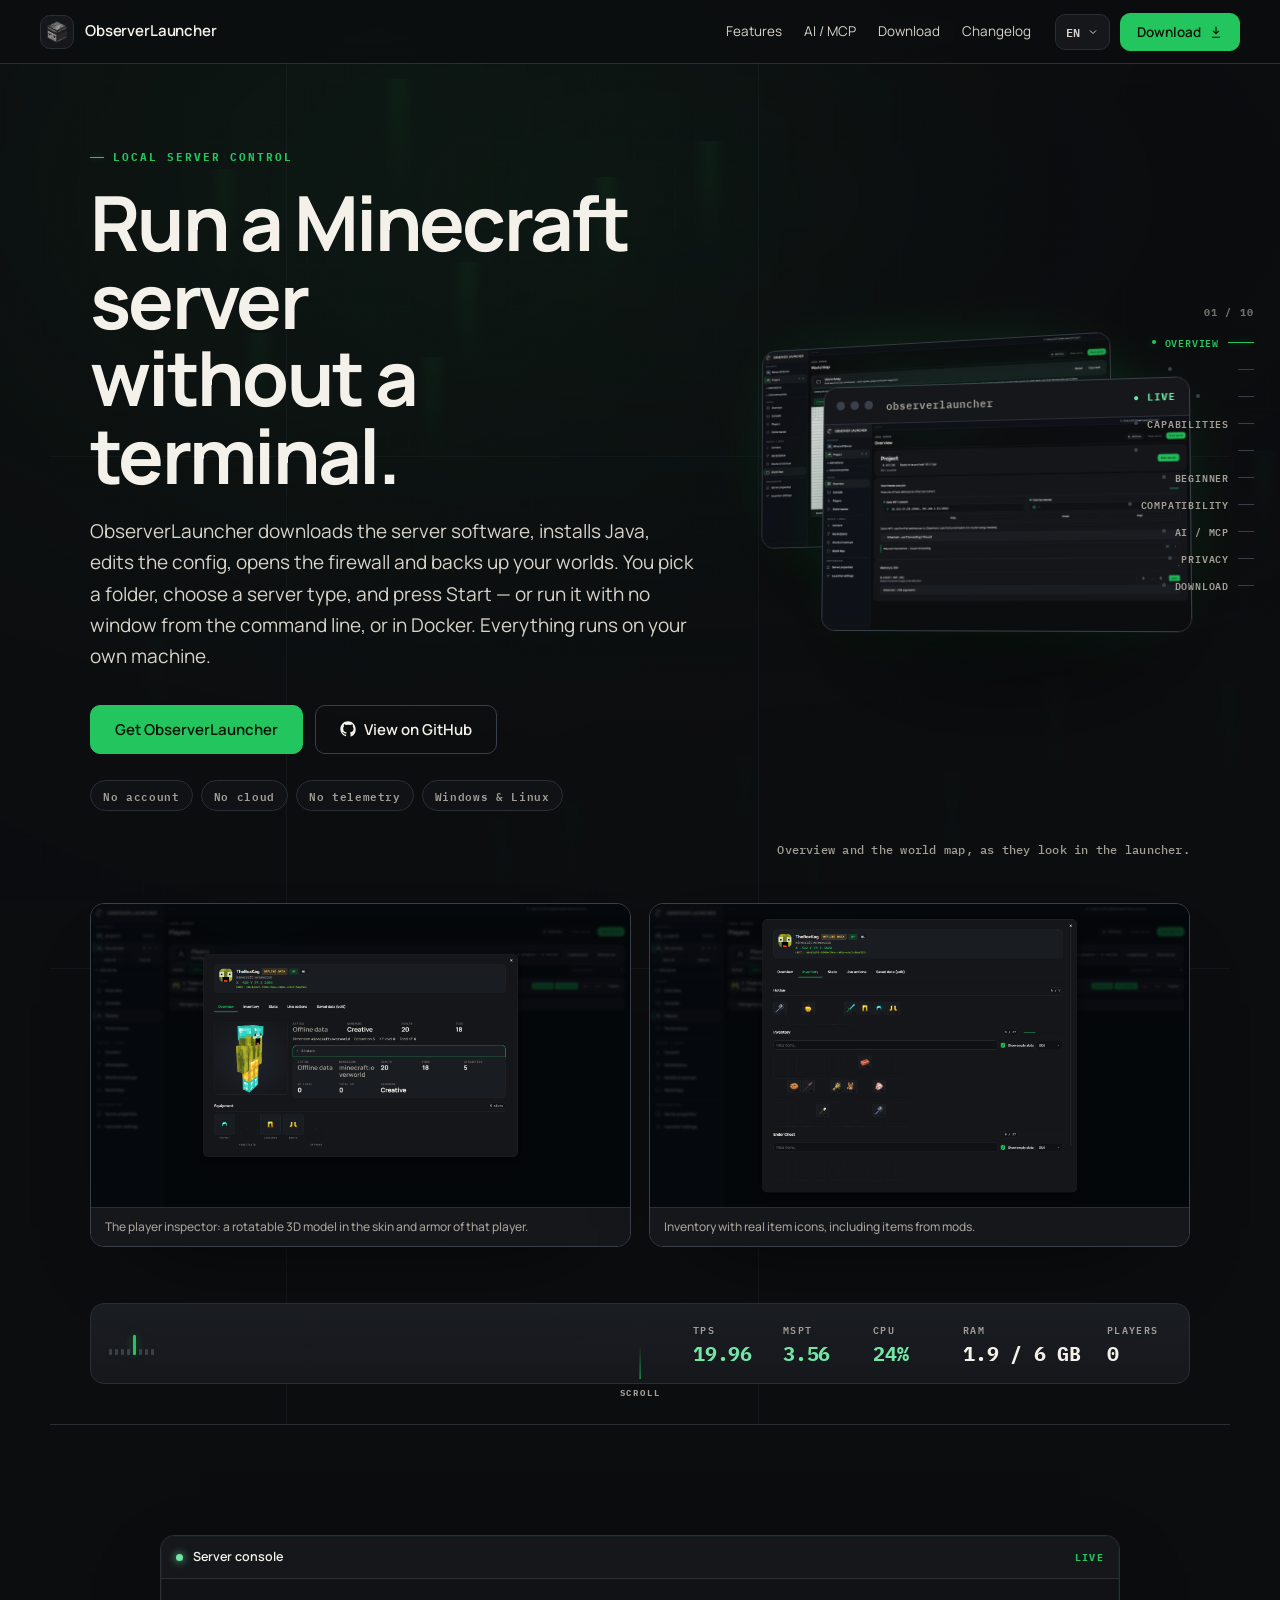
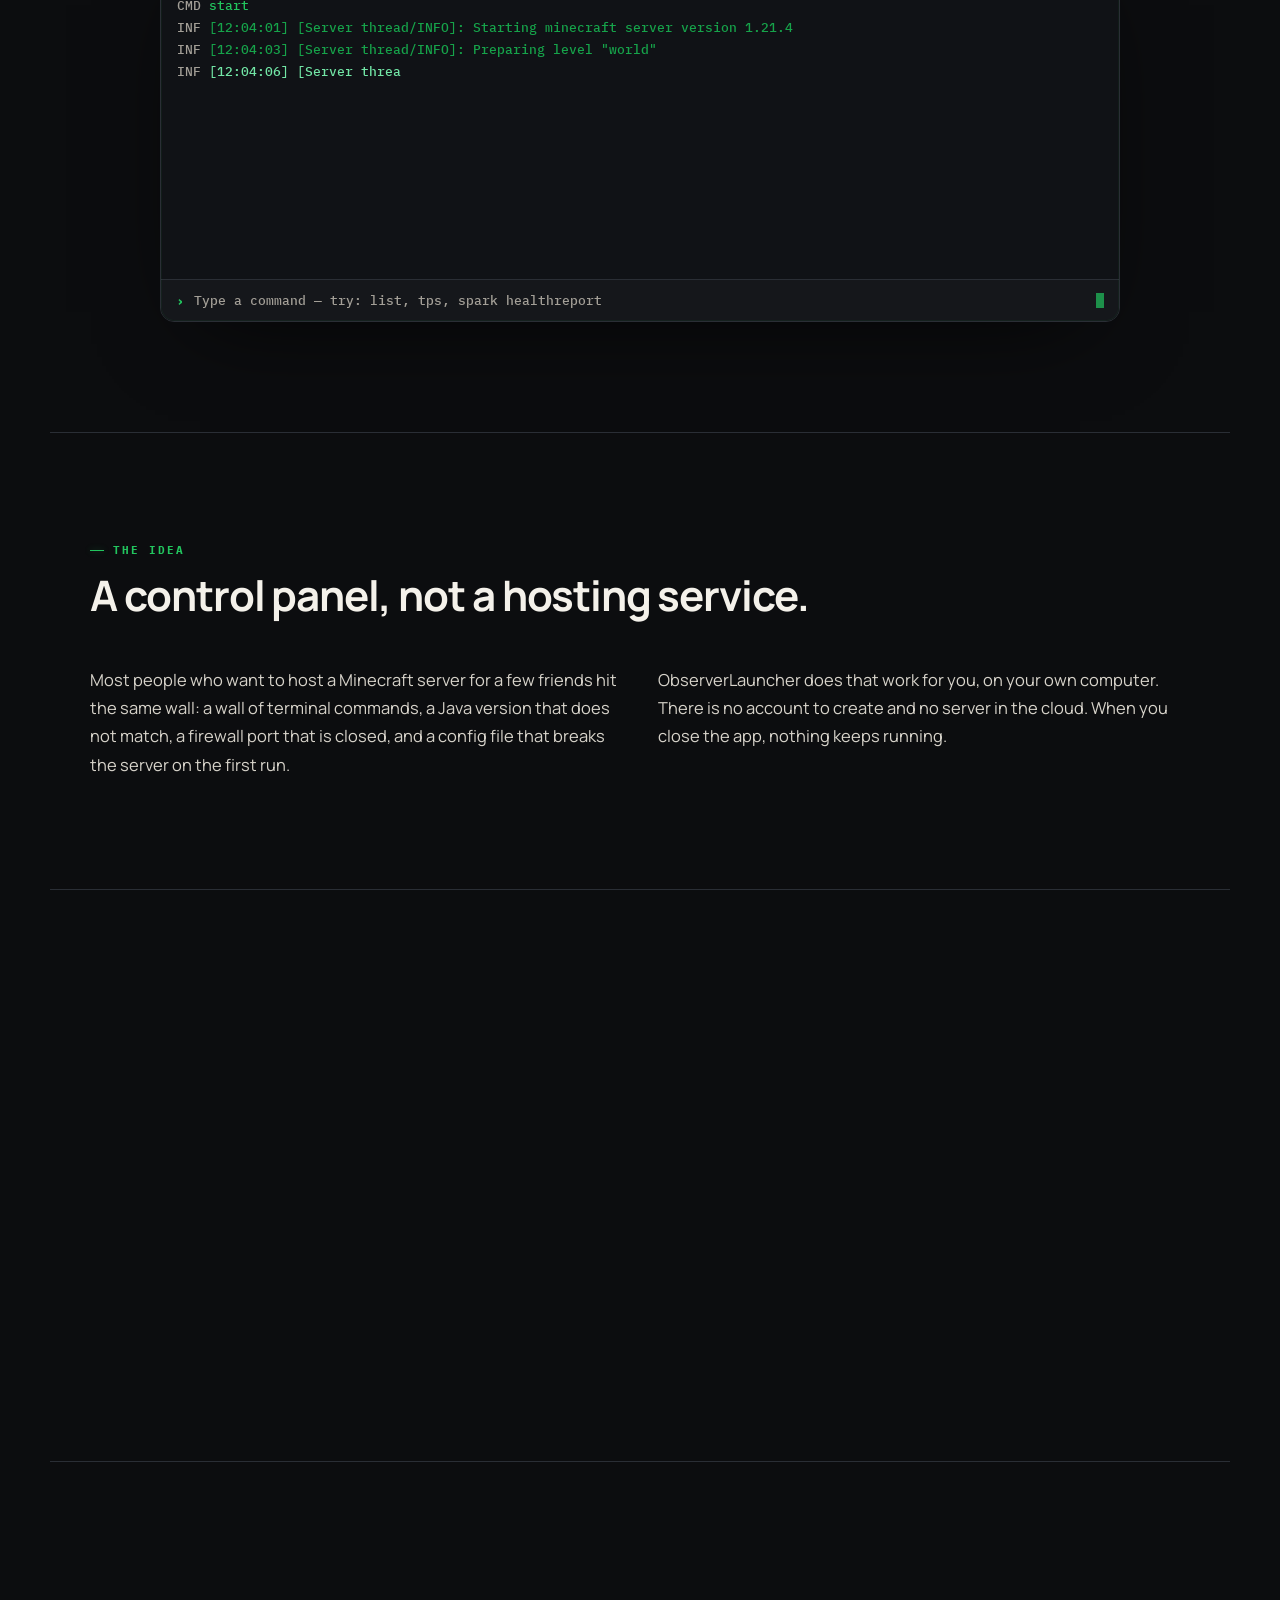
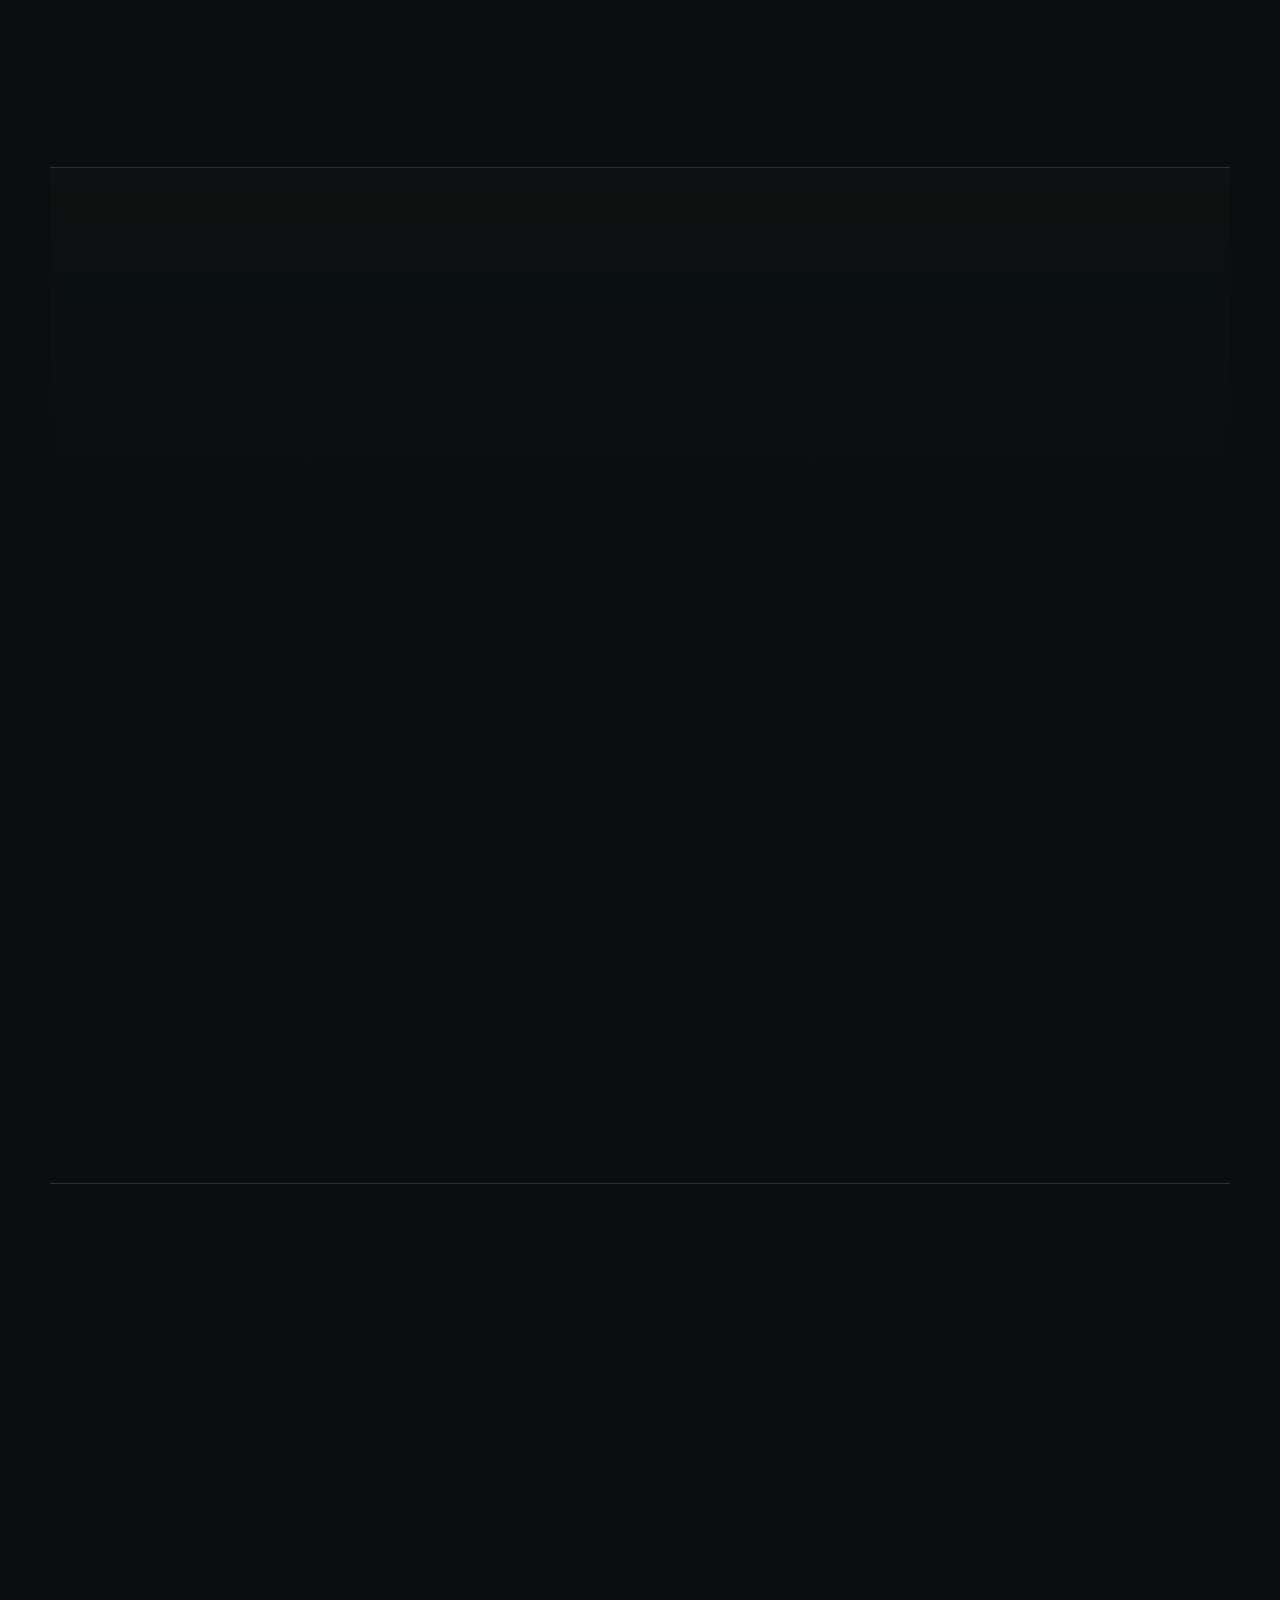
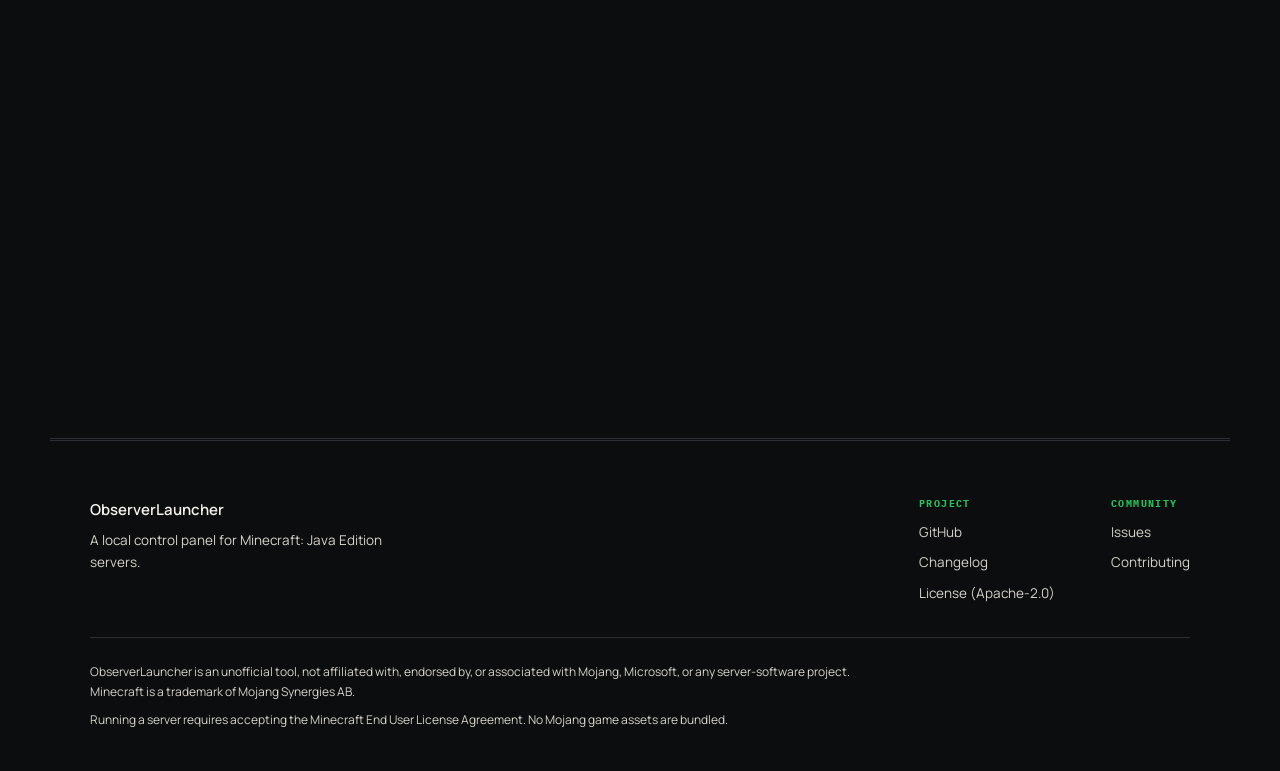
==== commit a72a7cc1: "Bump download filenames to 6.0.1" ====
--- a/index.html
+++ b/index.html
@@ -402,11 +402,11 @@
     <div class="dl-grid">
       <a class="dl-card magnet" href="https://github.com/Kag4286/ObserverLauncher/releases/latest" target="_blank" rel="noopener">
         <svg viewBox="0 0 24 24" width="22" height="22" fill="currentColor"><path d="M3 5.5L10.5 4.5v7H3zM3 18.5l7.5 1v-7H3zM11.5 4.4L21 3v8.5h-9.5zM11.5 19.6L21 21v-8.5h-9.5z"/></svg>
-        <b>Windows 10/11</b><span data-i18n="dl.win">ObserverLauncher-6.0.0-setup.exe</span>
+        <b>Windows 10/11</b><span data-i18n="dl.win">ObserverLauncher-6.0.1-setup.exe</span>
       </a>
       <a class="dl-card magnet" href="https://github.com/Kag4286/ObserverLauncher/releases/latest" target="_blank" rel="noopener">
         <svg viewBox="0 0 24 24" width="22" height="22" fill="currentColor"><path d="M12 2a10 10 0 00-3.2 19.5c.5.1.7-.2.7-.5v-1.7c-2.8.6-3.4-1.3-3.4-1.3-.5-1.2-1.1-1.5-1.1-1.5-.9-.6.1-.6.1-.6 1 .1 1.5 1 1.5 1 .9 1.5 2.3 1.1 2.9.8.1-.6.3-1.1.6-1.3-2.2-.3-4.6-1.1-4.6-5 0-1.1.4-2 1-2.7-.1-.3-.4-1.3.1-2.6 0 0 .8-.3 2.7 1a9.4 9.4 0 015 0c1.9-1.3 2.7-1 2.7-1 .5 1.3.2 2.3.1 2.6.6.7 1 1.6 1 2.7 0 3.9-2.4 4.7-4.6 5 .3.3.7.9.7 1.9v2.8c0 .3.2.6.7.5A10 10 0 0012 2z"/></svg>
-        <b>Linux</b><span data-i18n="dl.linux">ObserverLauncher-6.0.0.AppImage</span>
+        <b>Linux</b><span data-i18n="dl.linux">ObserverLauncher-6.0.1.AppImage</span>
       </a>
     </div>
     <p class="dl-note" data-i18n="dl.note">Auto-update is built in for the installer and the AppImage. No admin rights needed.</p>
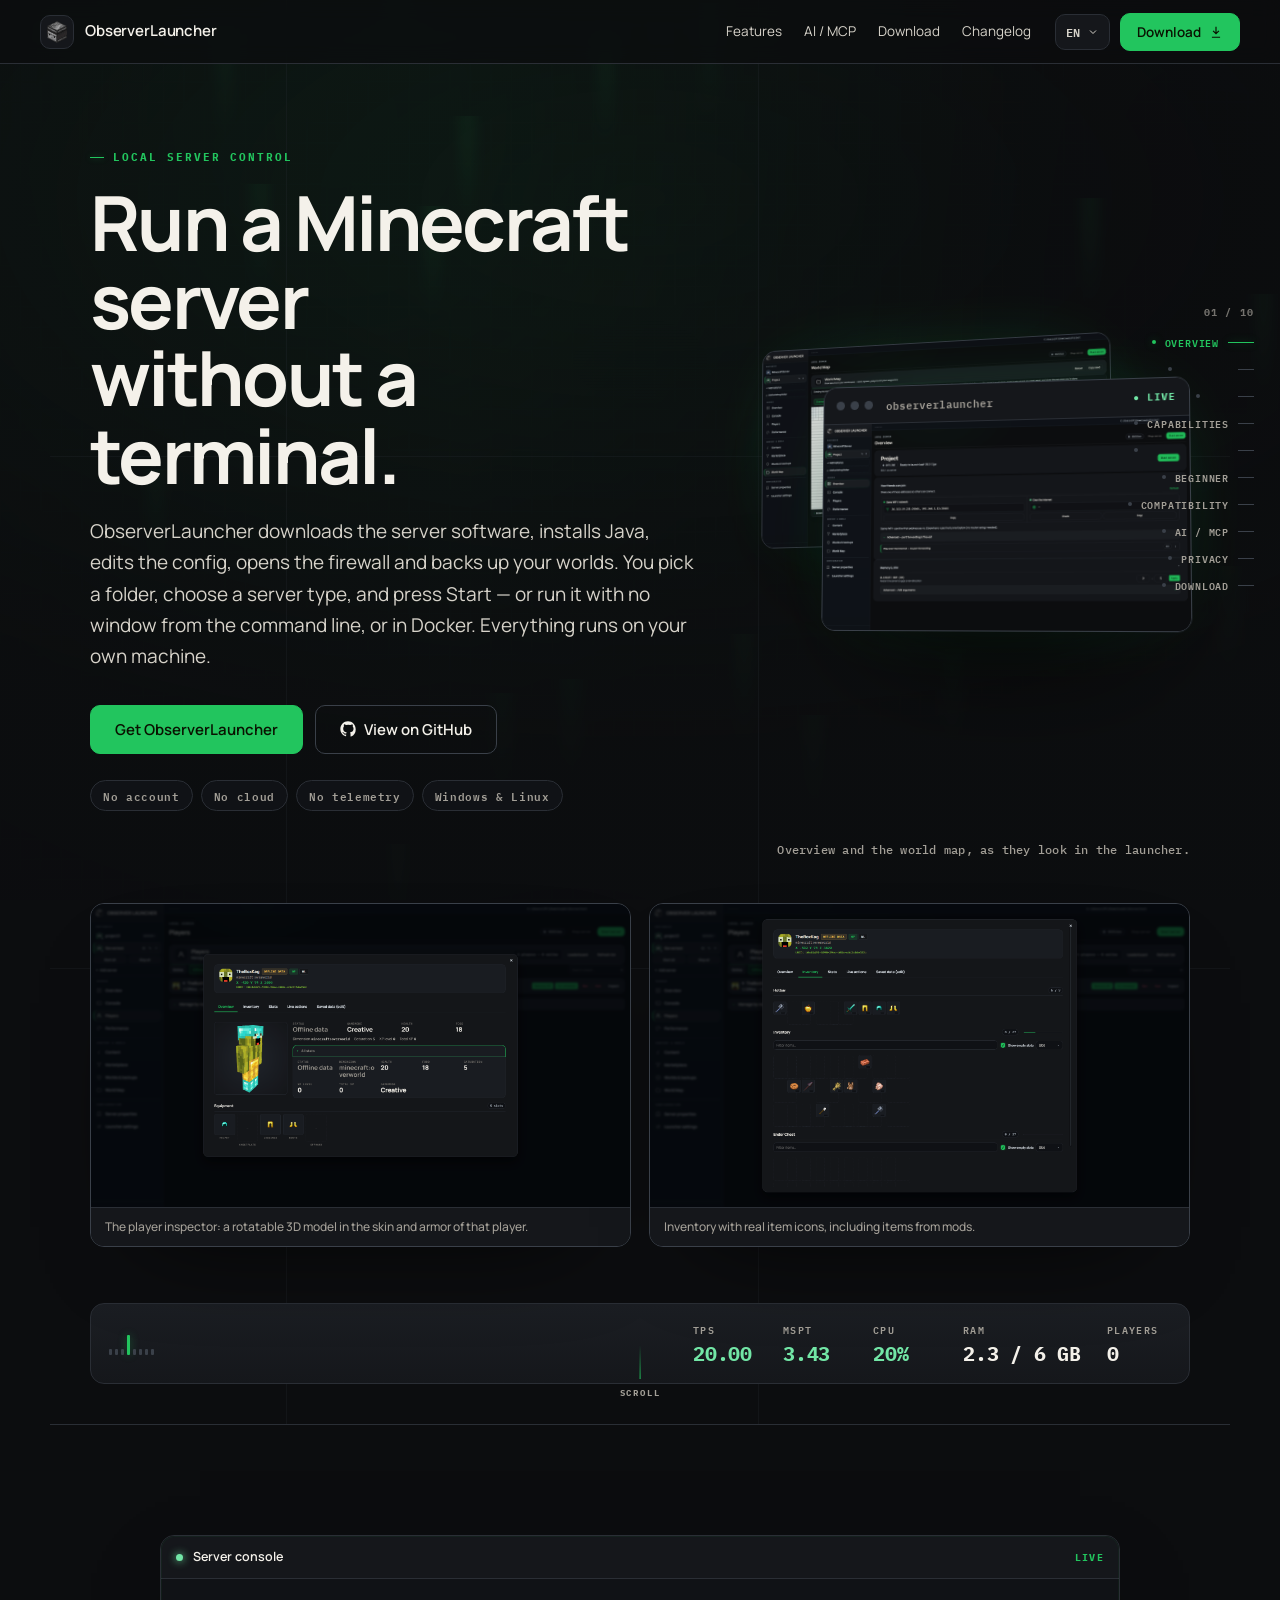
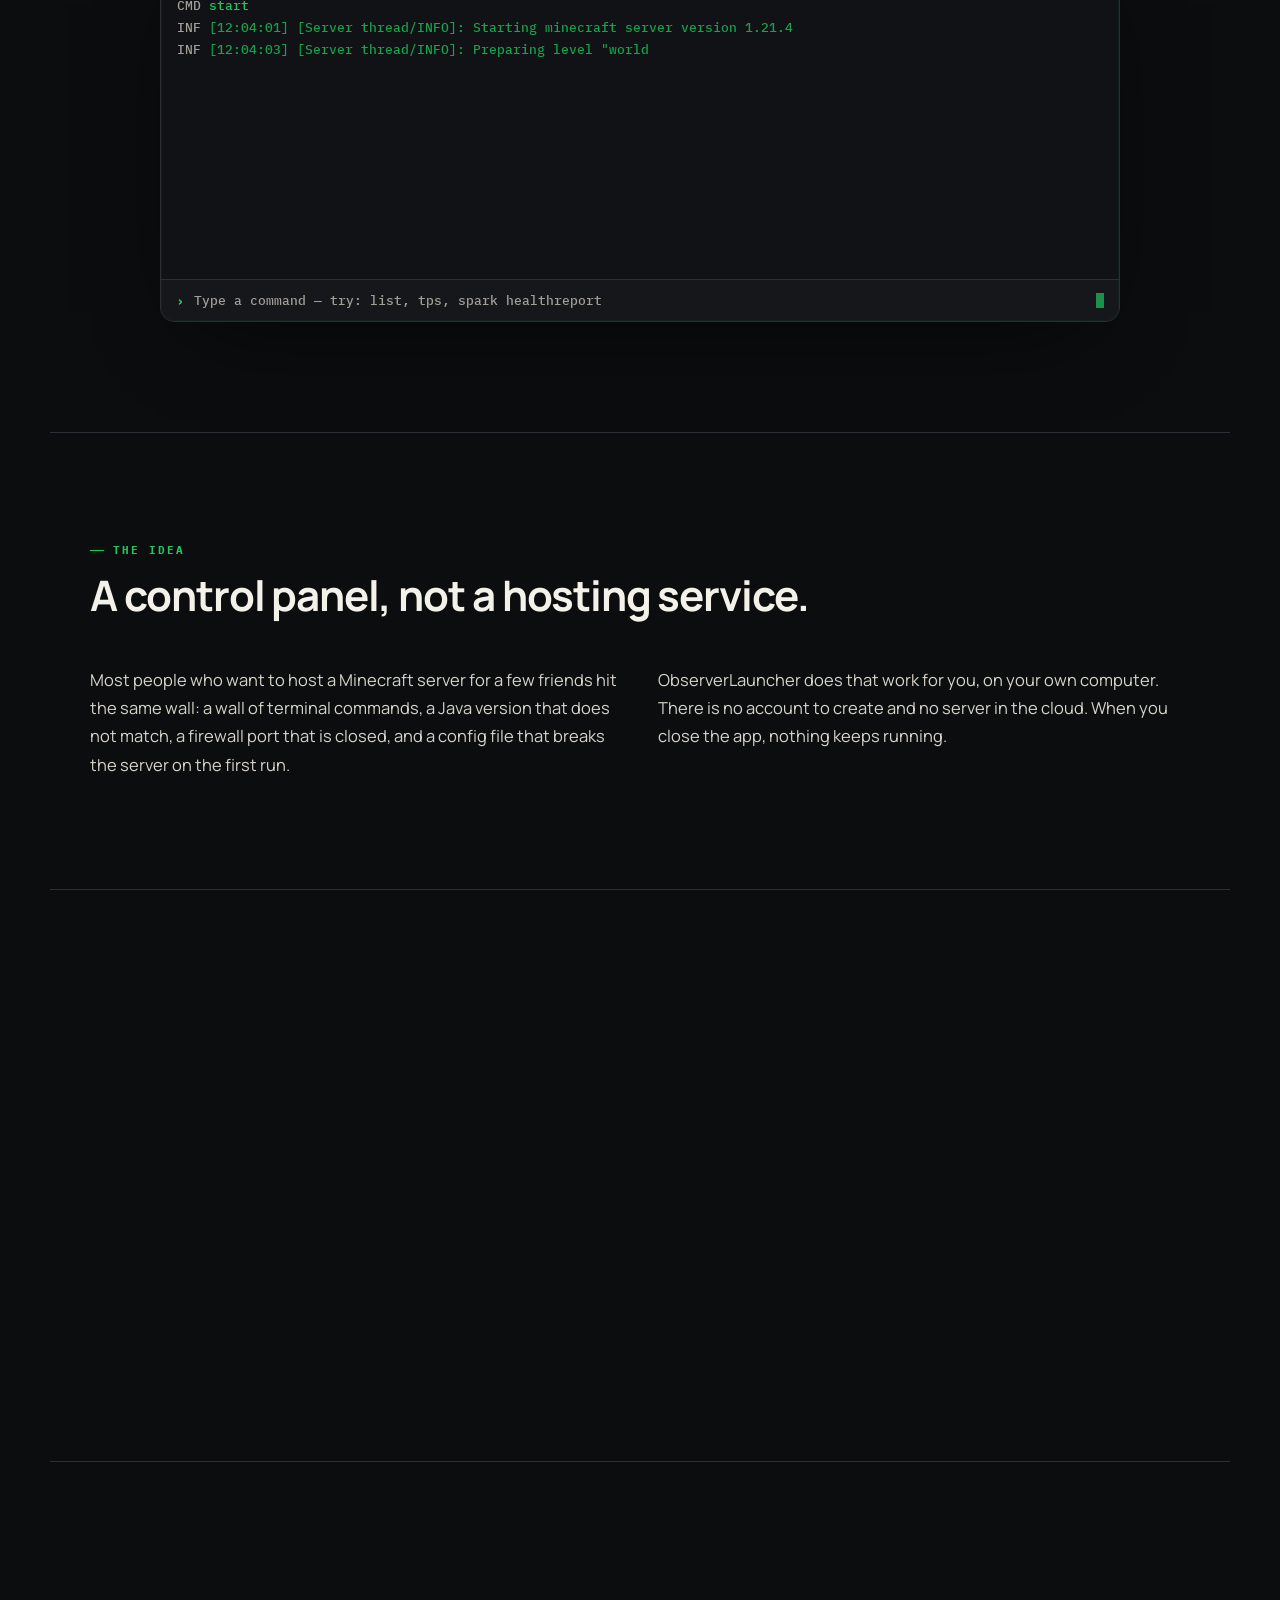
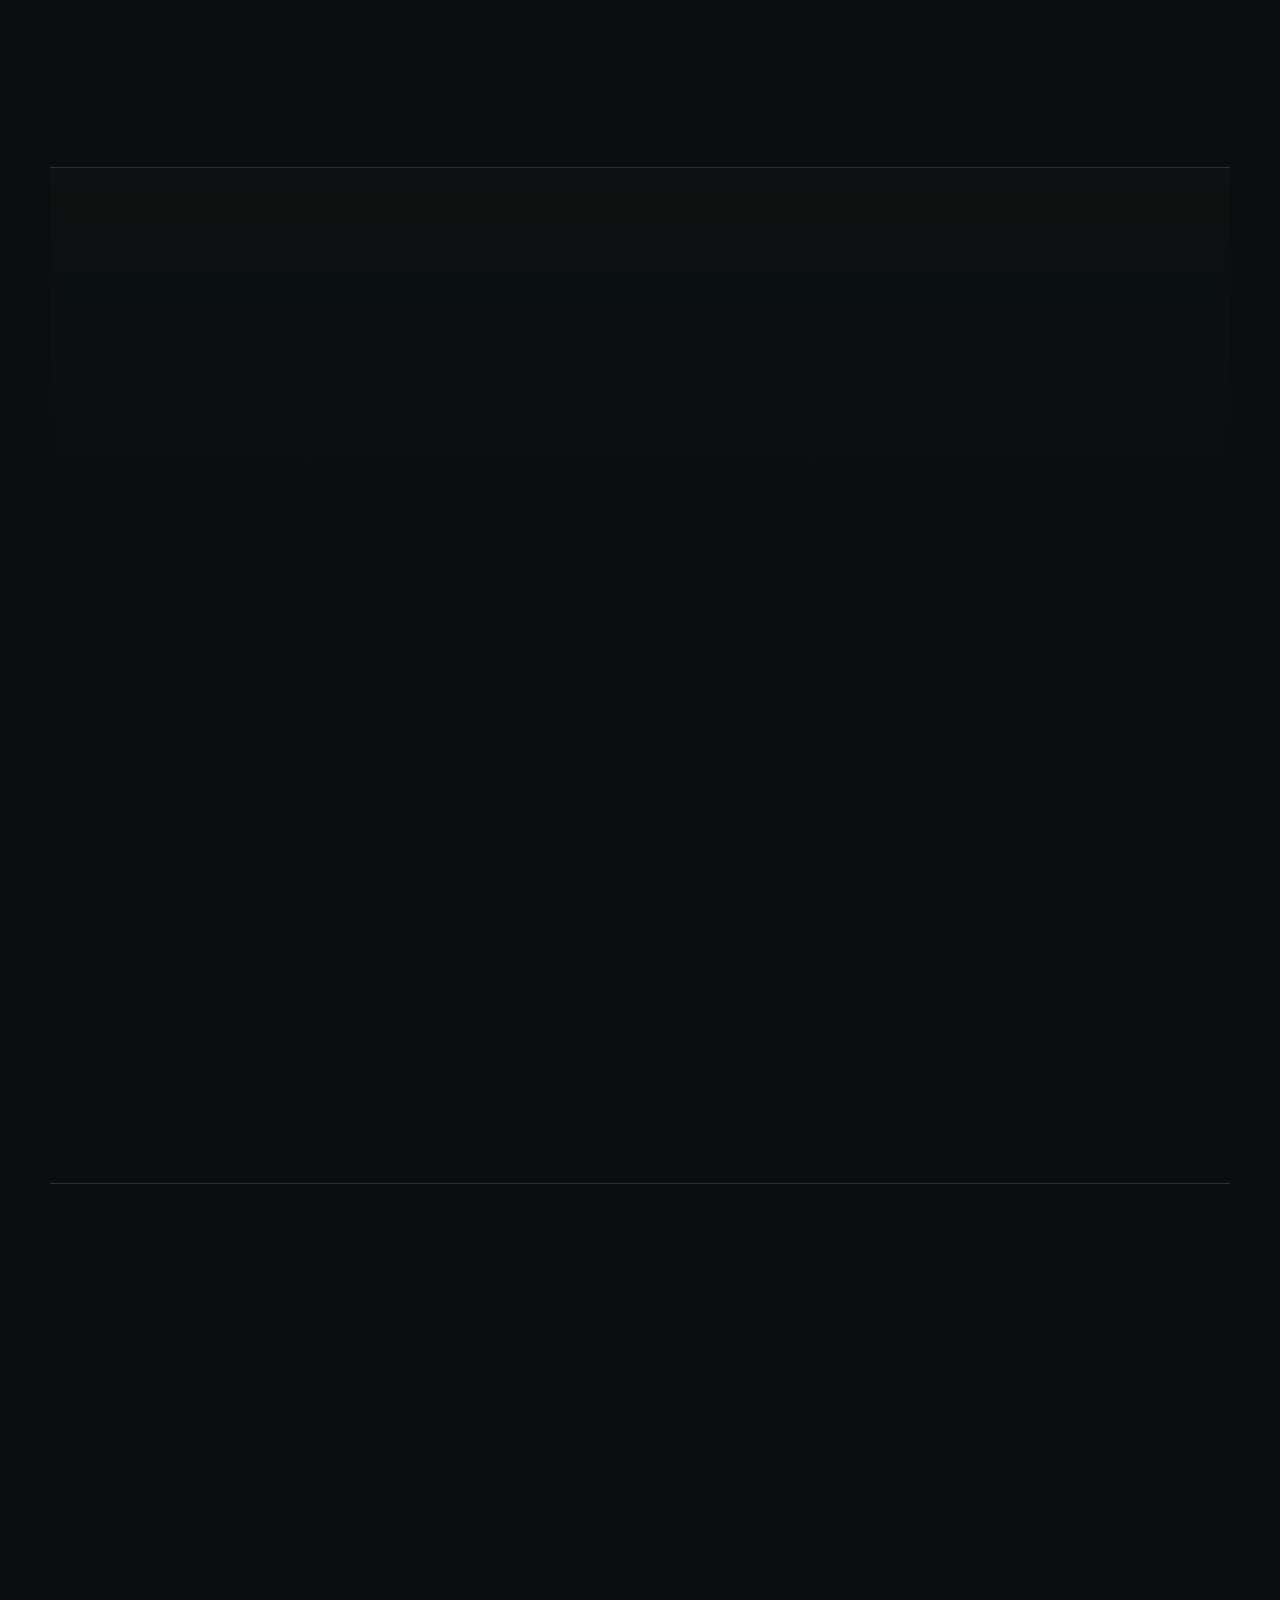
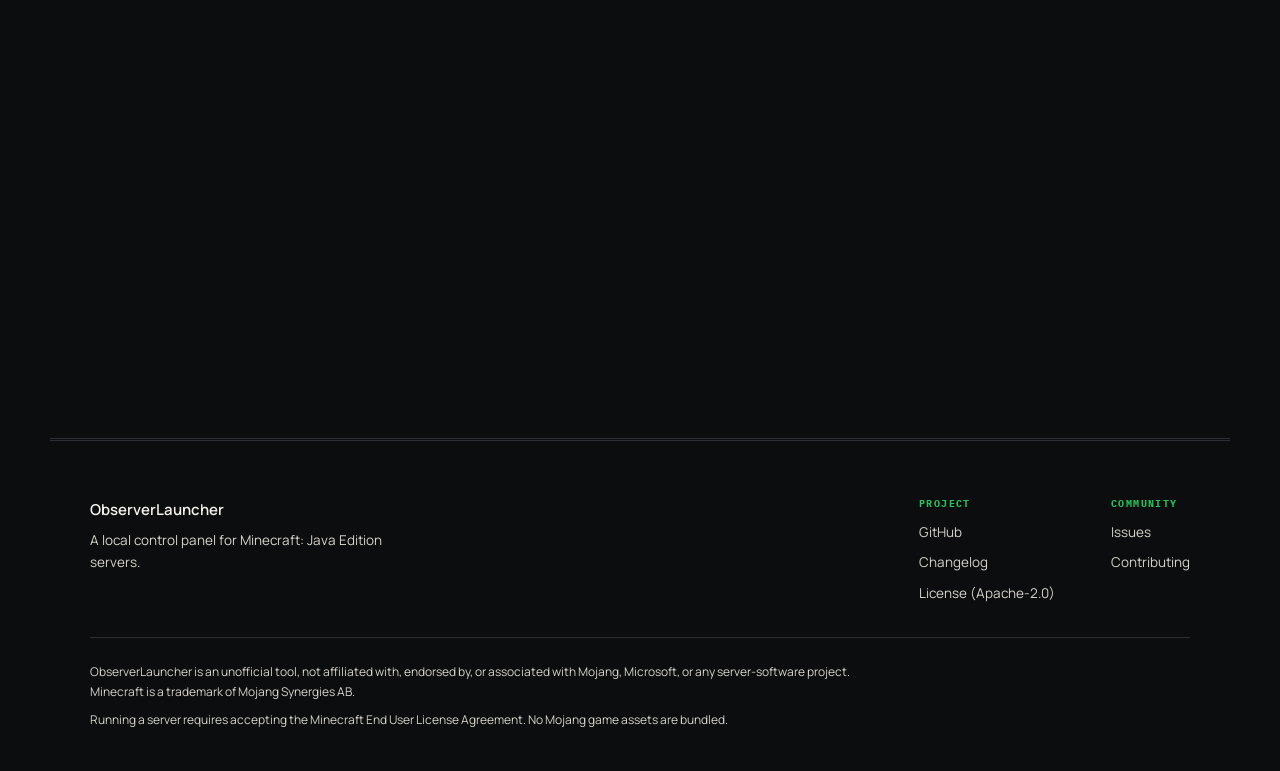
==== commit 33202440: "Bump download filenames to 6.0.2" ====
--- a/index.html
+++ b/index.html
@@ -402,11 +402,11 @@
     <div class="dl-grid">
       <a class="dl-card magnet" href="https://github.com/Kag4286/ObserverLauncher/releases/latest" target="_blank" rel="noopener">
         <svg viewBox="0 0 24 24" width="22" height="22" fill="currentColor"><path d="M3 5.5L10.5 4.5v7H3zM3 18.5l7.5 1v-7H3zM11.5 4.4L21 3v8.5h-9.5zM11.5 19.6L21 21v-8.5h-9.5z"/></svg>
-        <b>Windows 10/11</b><span data-i18n="dl.win">ObserverLauncher-6.0.1-setup.exe</span>
+        <b>Windows 10/11</b><span data-i18n="dl.win">ObserverLauncher-6.0.2-setup.exe</span>
       </a>
       <a class="dl-card magnet" href="https://github.com/Kag4286/ObserverLauncher/releases/latest" target="_blank" rel="noopener">
         <svg viewBox="0 0 24 24" width="22" height="22" fill="currentColor"><path d="M12 2a10 10 0 00-3.2 19.5c.5.1.7-.2.7-.5v-1.7c-2.8.6-3.4-1.3-3.4-1.3-.5-1.2-1.1-1.5-1.1-1.5-.9-.6.1-.6.1-.6 1 .1 1.5 1 1.5 1 .9 1.5 2.3 1.1 2.9.8.1-.6.3-1.1.6-1.3-2.2-.3-4.6-1.1-4.6-5 0-1.1.4-2 1-2.7-.1-.3-.4-1.3.1-2.6 0 0 .8-.3 2.7 1a9.4 9.4 0 015 0c1.9-1.3 2.7-1 2.7-1 .5 1.3.2 2.3.1 2.6.6.7 1 1.6 1 2.7 0 3.9-2.4 4.7-4.6 5 .3.3.7.9.7 1.9v2.8c0 .3.2.6.7.5A10 10 0 0012 2z"/></svg>
-        <b>Linux</b><span data-i18n="dl.linux">ObserverLauncher-6.0.1.AppImage</span>
+        <b>Linux</b><span data-i18n="dl.linux">ObserverLauncher-6.0.2.AppImage</span>
       </a>
     </div>
     <p class="dl-note" data-i18n="dl.note">Auto-update is built in for the installer and the AppImage. No admin rights needed.</p>
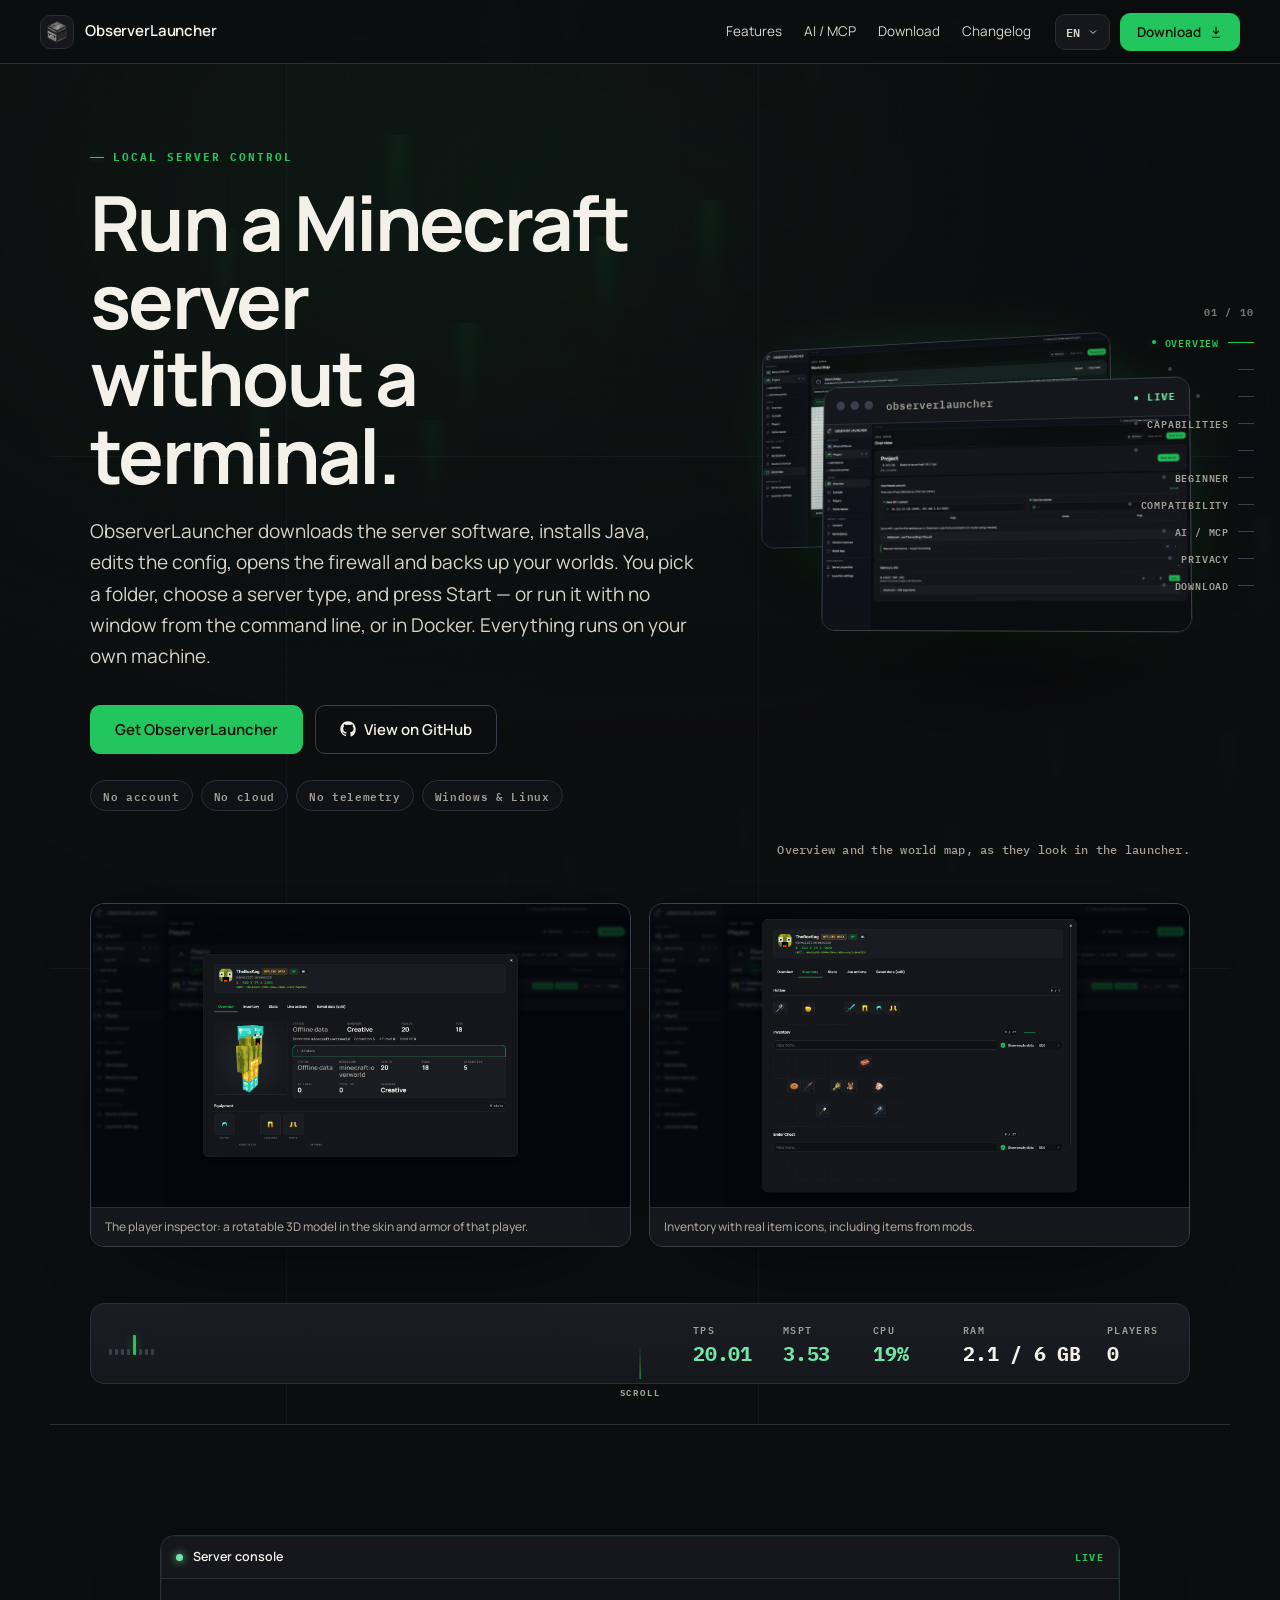
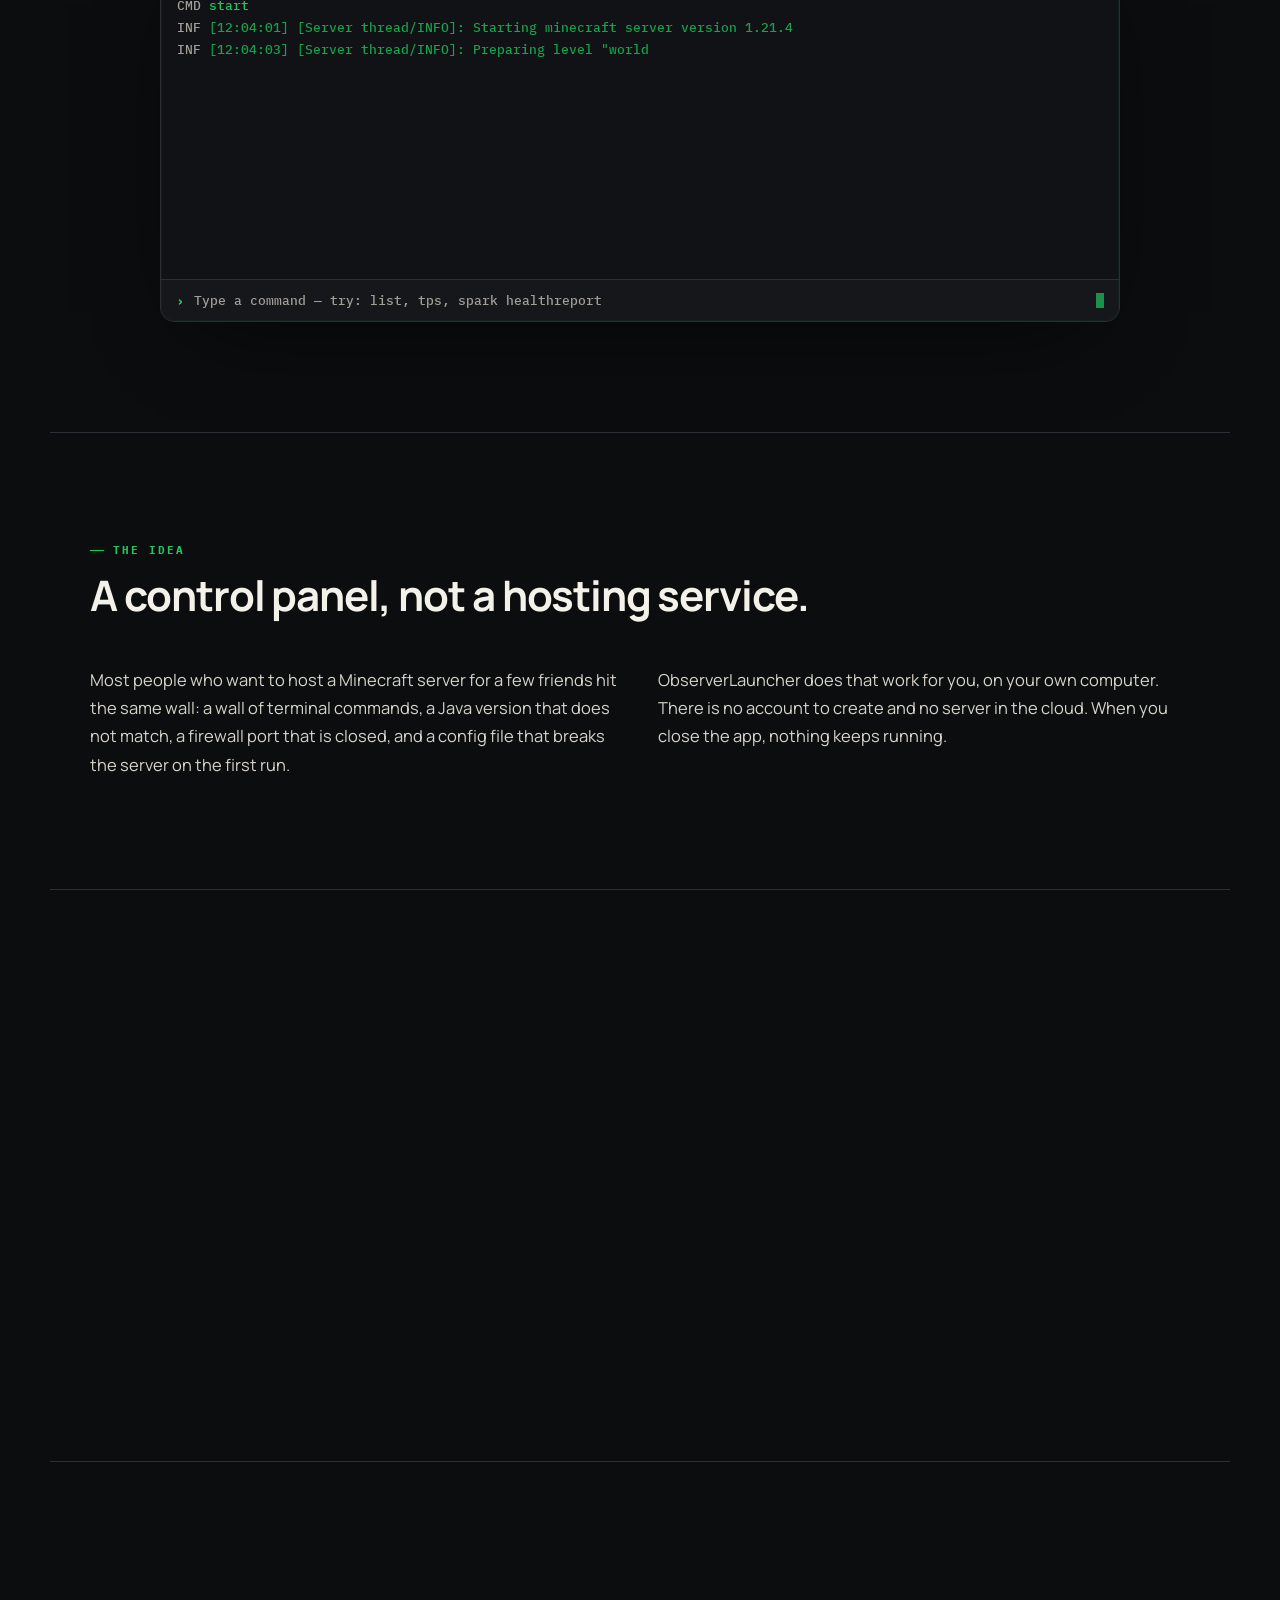
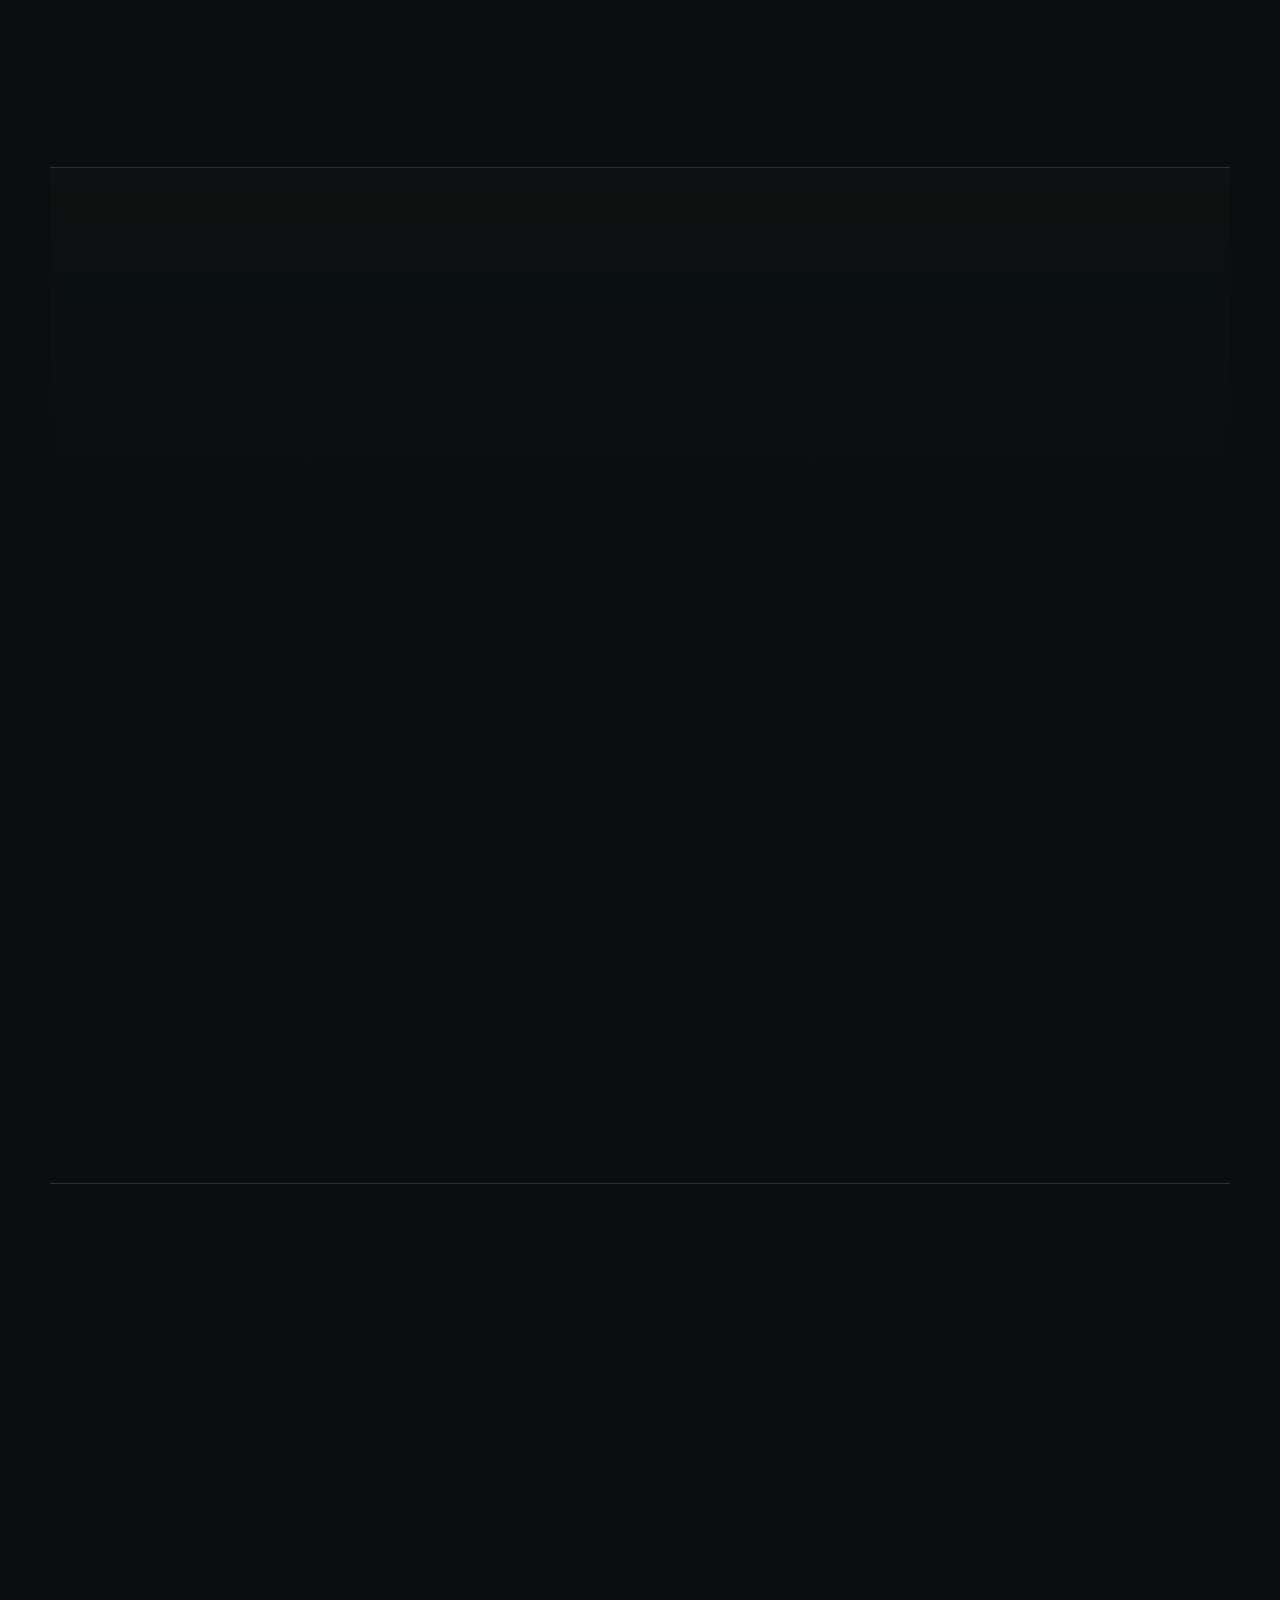
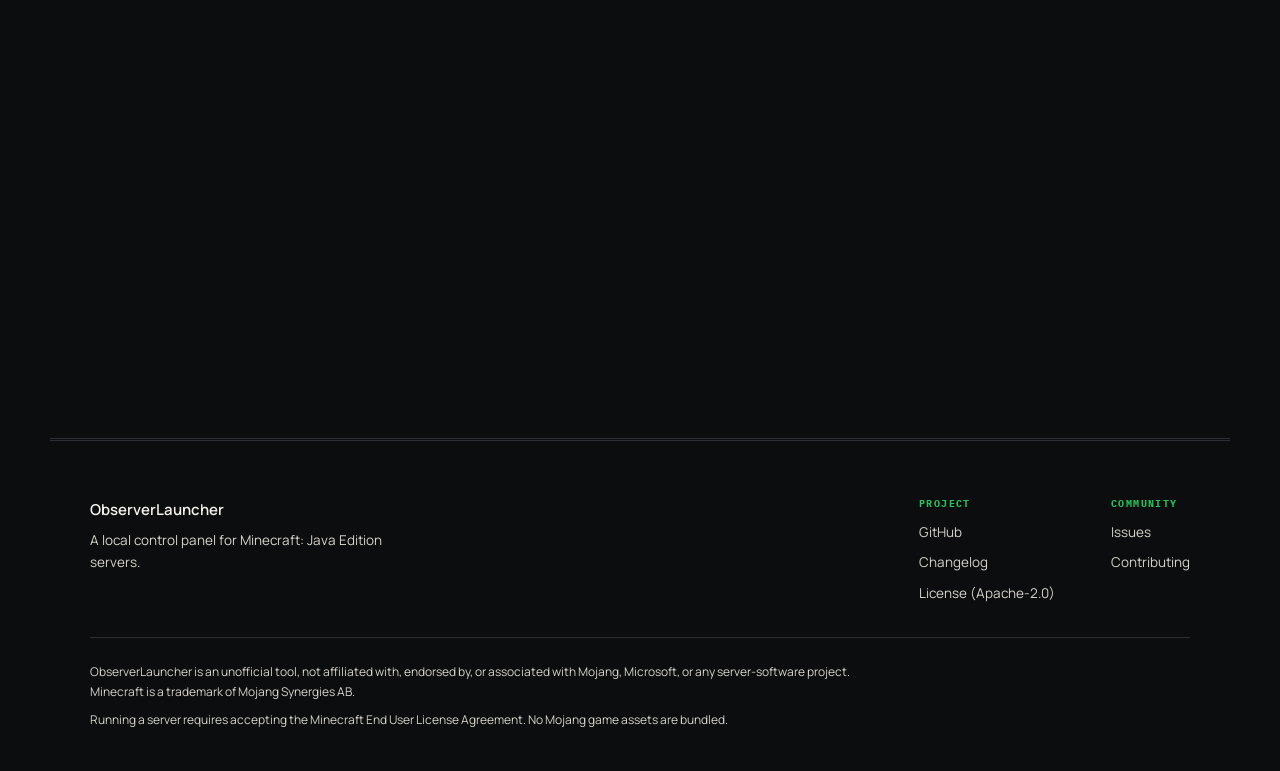
==== commit ba5eed09: "chore: bump download filenames to 6.1.0" ====
--- a/index.html
+++ b/index.html
@@ -402,11 +402,11 @@
     <div class="dl-grid">
       <a class="dl-card magnet" href="https://github.com/Kag4286/ObserverLauncher/releases/latest" target="_blank" rel="noopener">
         <svg viewBox="0 0 24 24" width="22" height="22" fill="currentColor"><path d="M3 5.5L10.5 4.5v7H3zM3 18.5l7.5 1v-7H3zM11.5 4.4L21 3v8.5h-9.5zM11.5 19.6L21 21v-8.5h-9.5z"/></svg>
-        <b>Windows 10/11</b><span data-i18n="dl.win">ObserverLauncher-6.0.2-setup.exe</span>
+        <b>Windows 10/11</b><span data-i18n="dl.win">ObserverLauncher-6.1.0-setup.exe</span>
       </a>
       <a class="dl-card magnet" href="https://github.com/Kag4286/ObserverLauncher/releases/latest" target="_blank" rel="noopener">
         <svg viewBox="0 0 24 24" width="22" height="22" fill="currentColor"><path d="M12 2a10 10 0 00-3.2 19.5c.5.1.7-.2.7-.5v-1.7c-2.8.6-3.4-1.3-3.4-1.3-.5-1.2-1.1-1.5-1.1-1.5-.9-.6.1-.6.1-.6 1 .1 1.5 1 1.5 1 .9 1.5 2.3 1.1 2.9.8.1-.6.3-1.1.6-1.3-2.2-.3-4.6-1.1-4.6-5 0-1.1.4-2 1-2.7-.1-.3-.4-1.3.1-2.6 0 0 .8-.3 2.7 1a9.4 9.4 0 015 0c1.9-1.3 2.7-1 2.7-1 .5 1.3.2 2.3.1 2.6.6.7 1 1.6 1 2.7 0 3.9-2.4 4.7-4.6 5 .3.3.7.9.7 1.9v2.8c0 .3.2.6.7.5A10 10 0 0012 2z"/></svg>
-        <b>Linux</b><span data-i18n="dl.linux">ObserverLauncher-6.0.2.AppImage</span>
+        <b>Linux</b><span data-i18n="dl.linux">ObserverLauncher-6.1.0.AppImage</span>
       </a>
     </div>
     <p class="dl-note" data-i18n="dl.note">Auto-update is built in for the installer and the AppImage. No admin rights needed.</p>
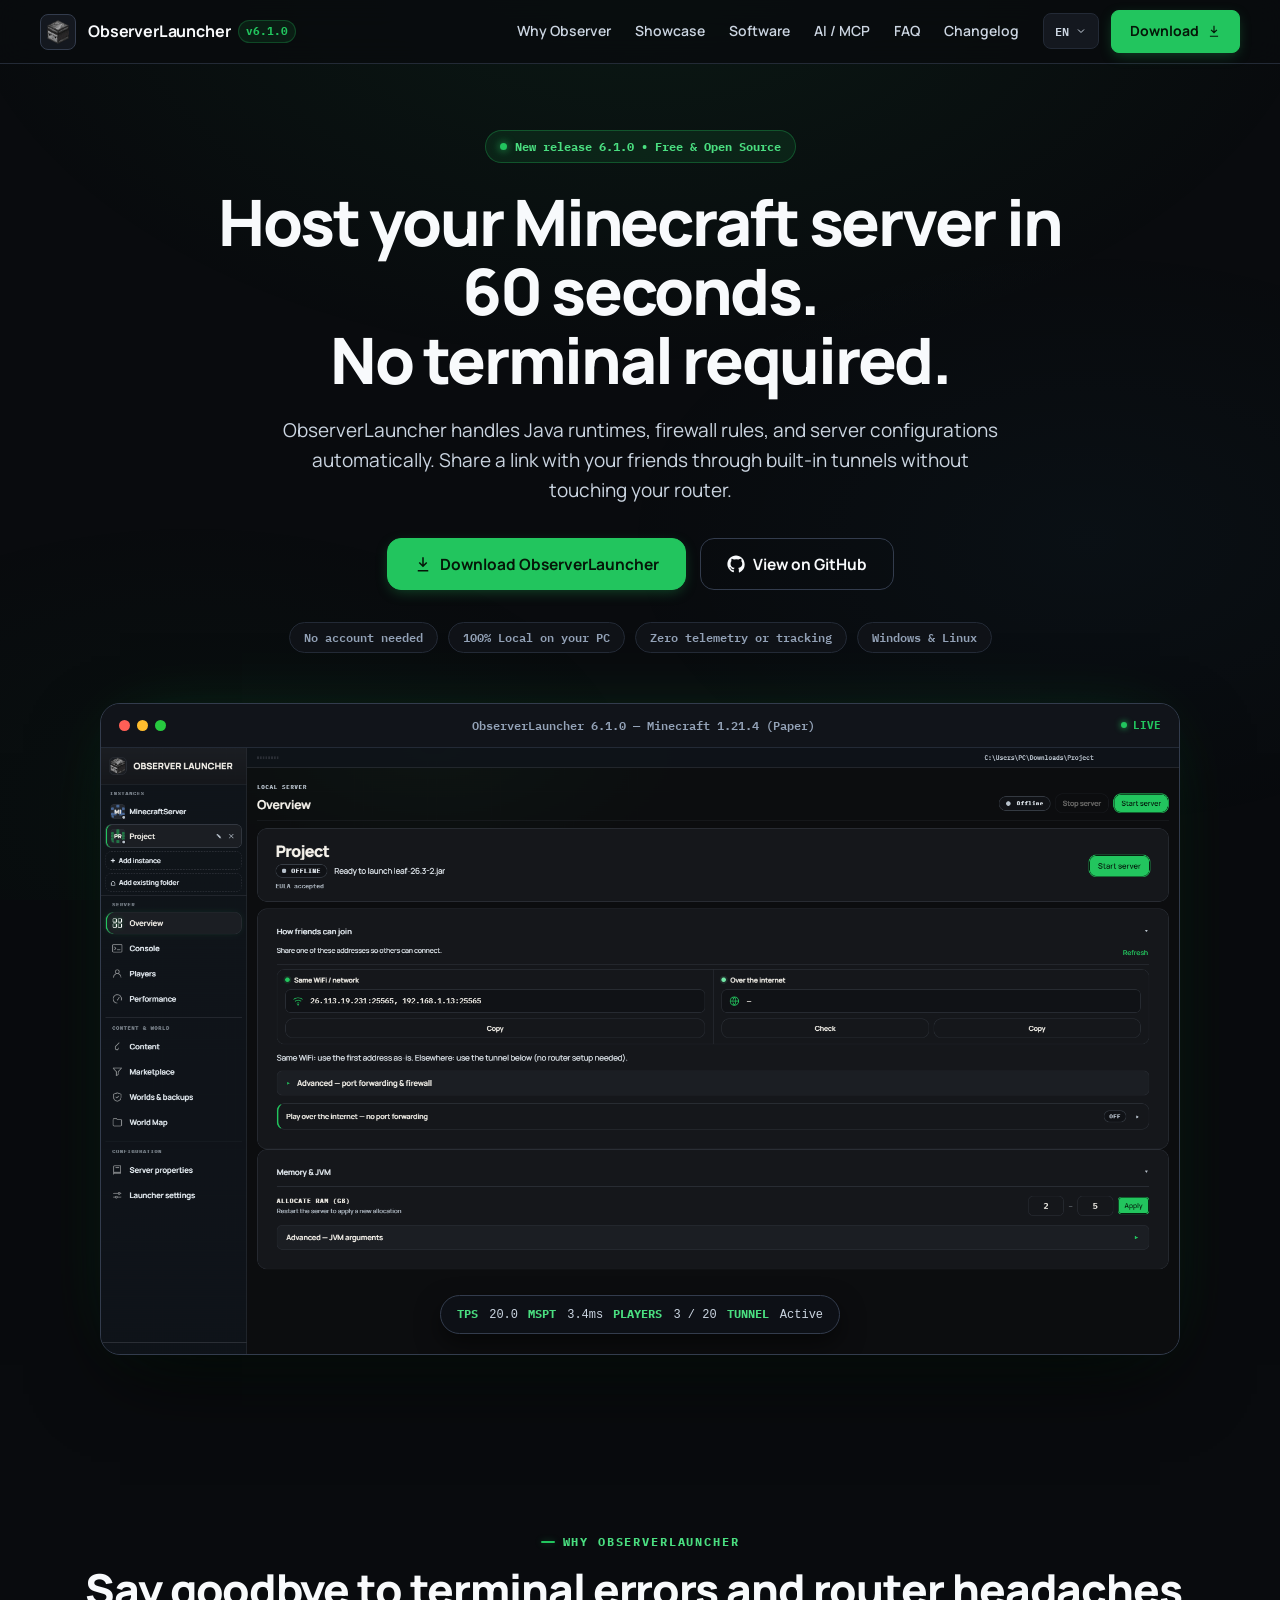
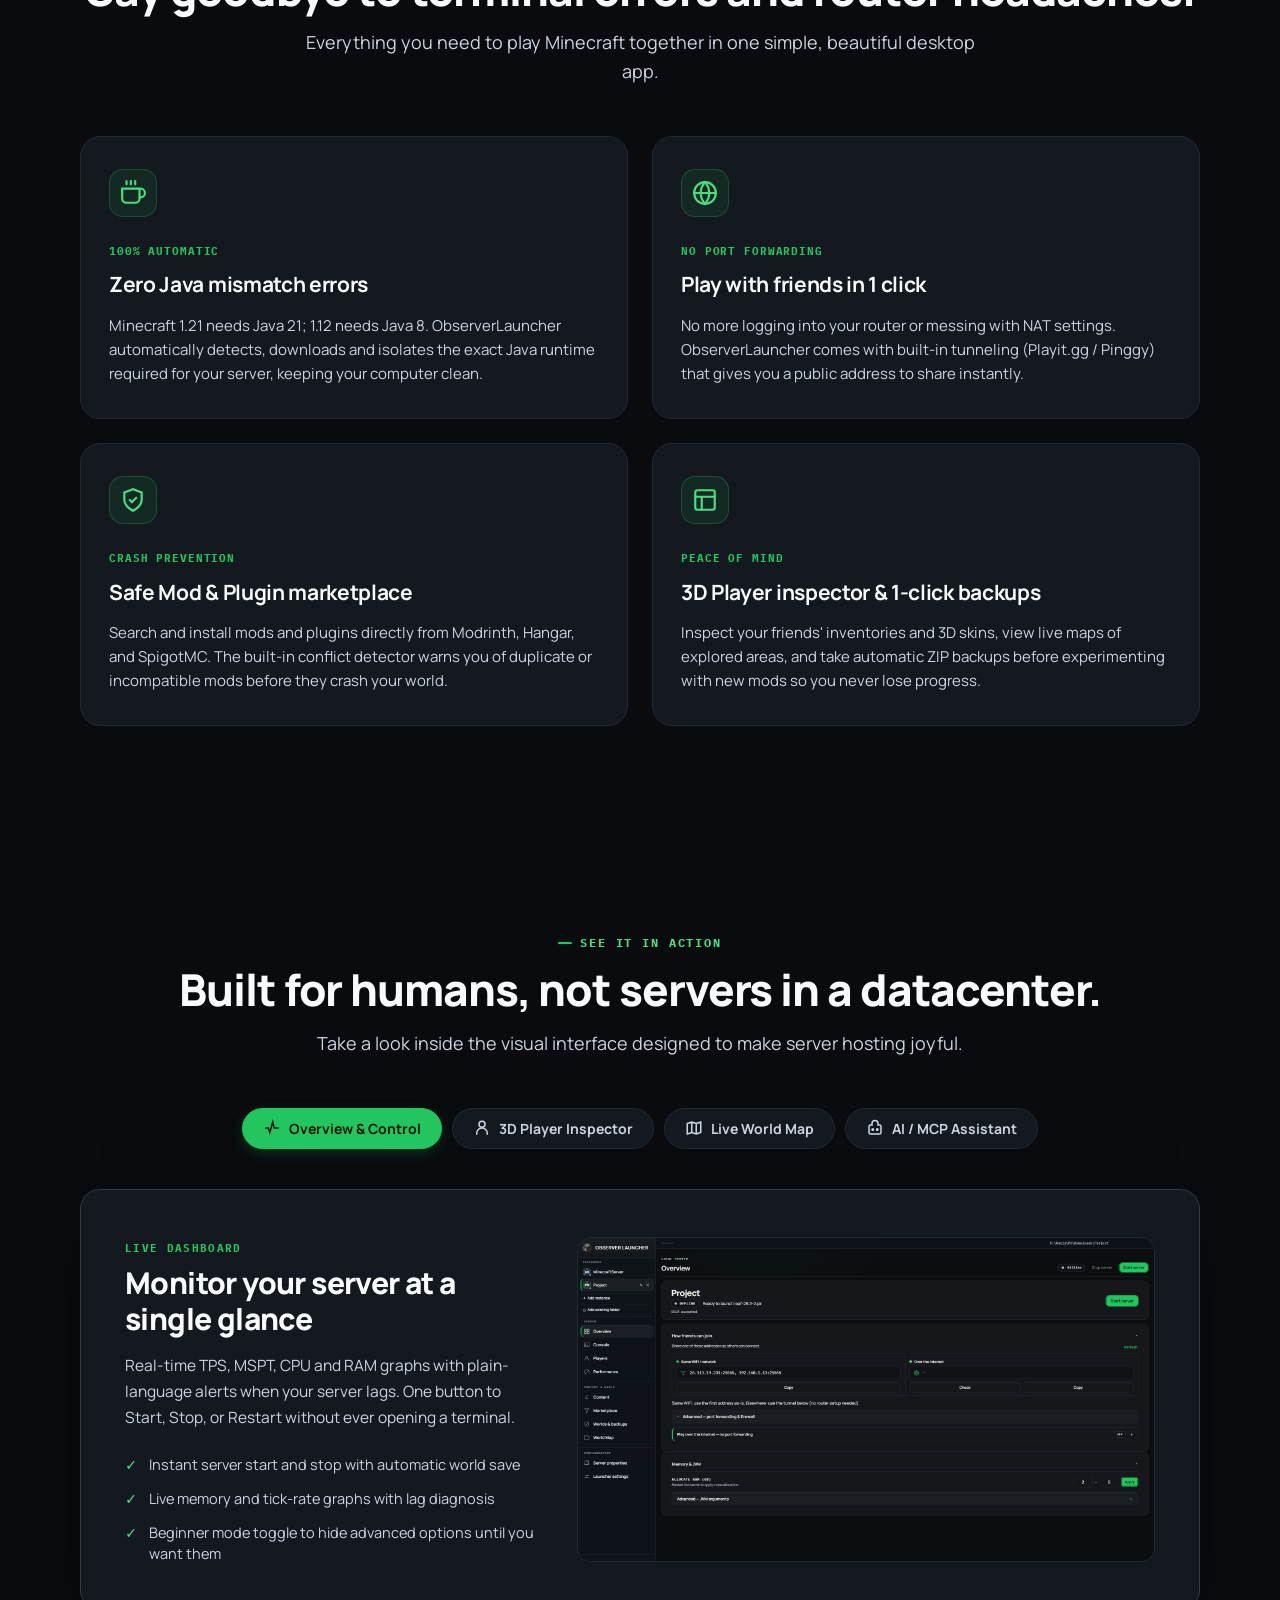
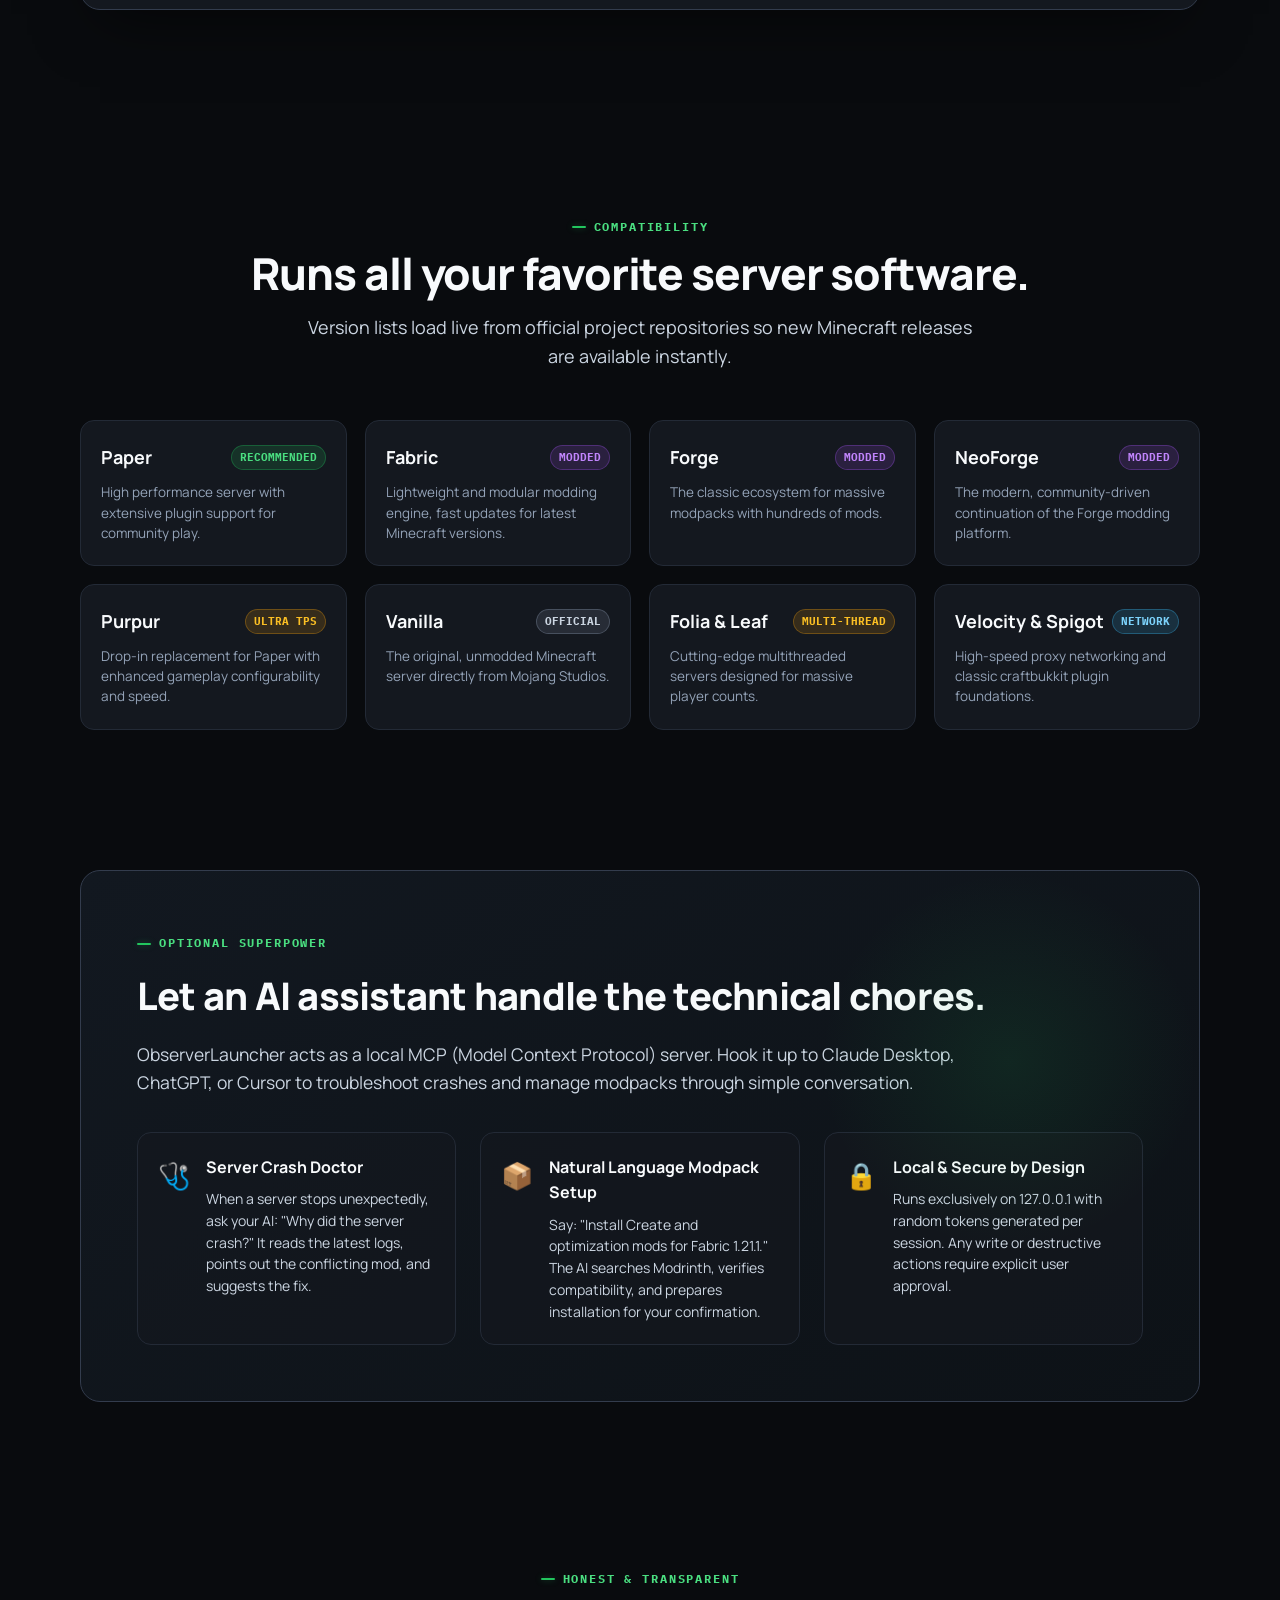
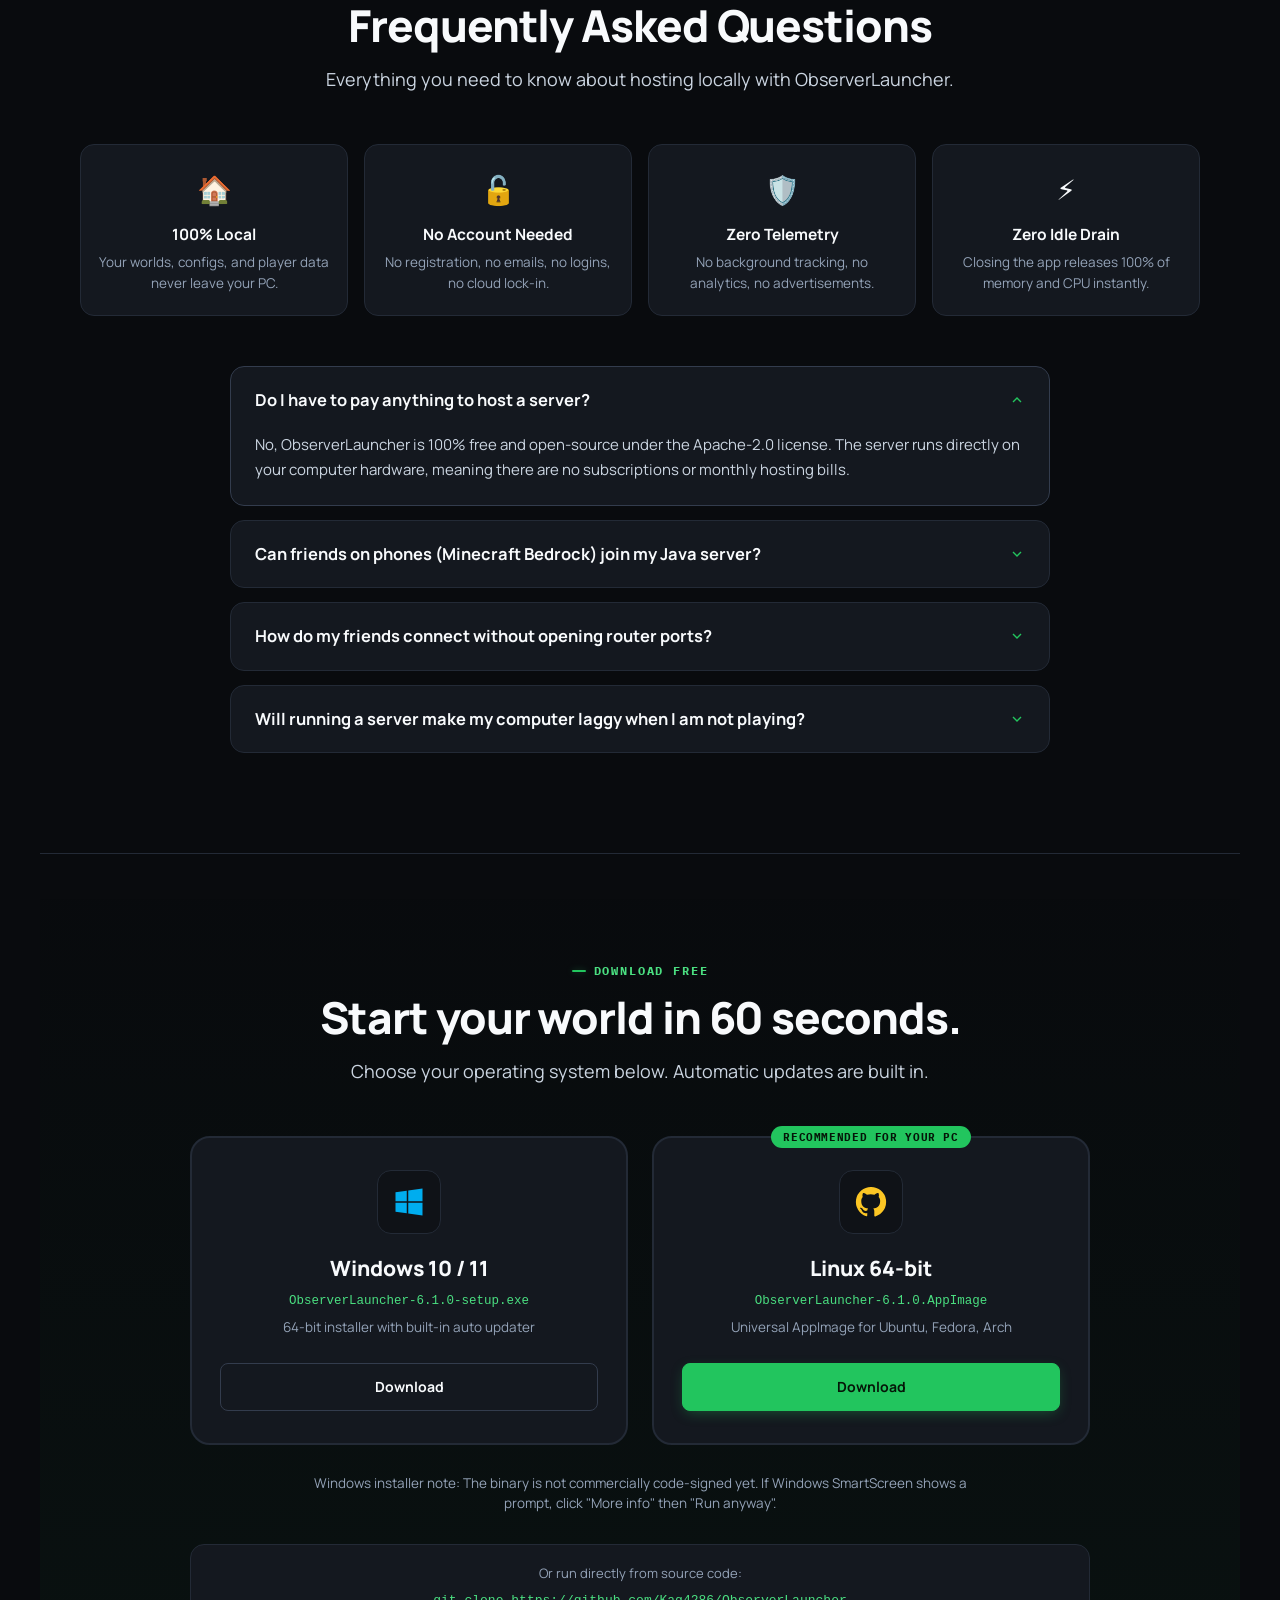
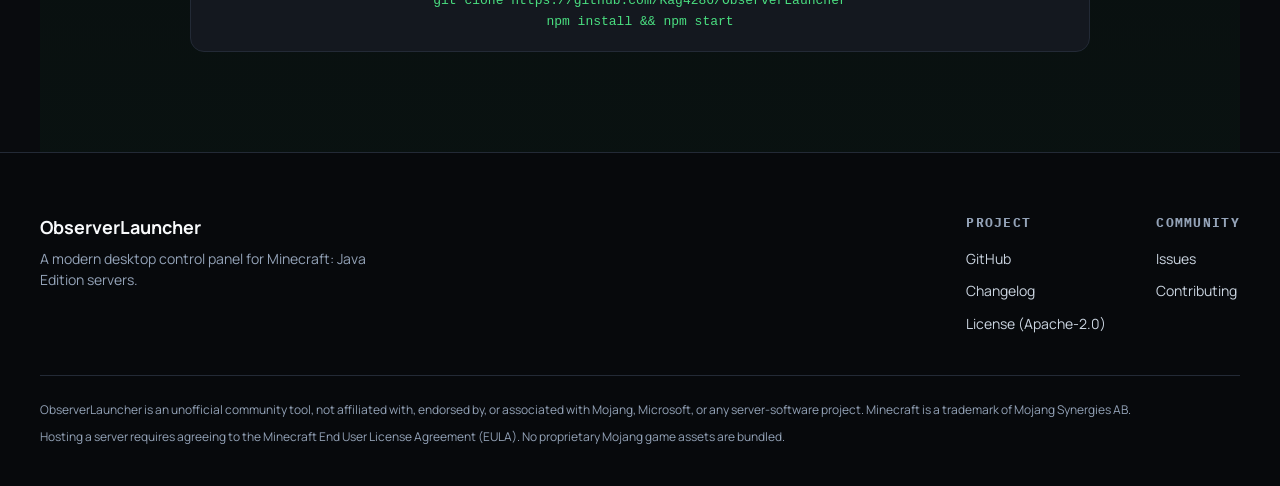
==== commit b26403ac: "feat: redesign website with human-first copy and modern visual showcase" ====
--- a/index.html
+++ b/index.html
@@ -3,26 +3,22 @@
 <head>
 <meta charset="UTF-8">
 <meta name="viewport" content="width=device-width, initial-scale=1.0">
-<title>ObserverLauncher — Run a Minecraft server without a terminal</title>
-<meta name="description" content="A local desktop launcher for Minecraft: Java Edition servers. No account, no cloud, no terminal. Windows and Linux.">
-<meta name="keywords" content="Minecraft Java Edition, Minecraft server, local Minecraft server, server control panel, Minecraft server management, MCP, Model Context Protocol, AI-assisted server automation">
+<title>ObserverLauncher — Host your Minecraft server in 60 seconds</title>
+<meta name="description" content="A modern desktop control panel for Minecraft: Java Edition servers. Automatic Java, built-in tunnels, 3D player inspection, and zero terminal commands. Free & open source.">
+<meta name="keywords" content="Minecraft Java Edition, Minecraft server, local Minecraft server, server control panel, Minecraft server management, MCP, Model Context Protocol, Playit tunnel">
 <link rel="canonical" href="https://observerlauncher-site.kag4286.workers.dev/">
-<meta property="og:title" content="ObserverLauncher — Run a Minecraft server without a terminal">
-<meta property="og:description" content="A local desktop control panel for Minecraft: Java Edition servers. No account, no cloud, no terminal. Windows and Linux.">
+<meta property="og:title" content="ObserverLauncher — Host your Minecraft server in 60 seconds">
+<meta property="og:description" content="A modern desktop control panel for Minecraft: Java Edition servers. Automatic Java, built-in tunnels, and zero terminal commands.">
 <meta property="og:type" content="website">
 <meta property="og:url" content="https://observerlauncher-site.kag4286.workers.dev/">
 <meta property="og:image" content="https://observerlauncher-site.kag4286.workers.dev/assets/shots/overview.png">
 <meta property="og:site_name" content="ObserverLauncher">
 <meta name="twitter:card" content="summary_large_image">
-<meta name="twitter:title" content="ObserverLauncher — Run a Minecraft server without a terminal">
-<meta name="twitter:description" content="A local desktop control panel for Minecraft: Java Edition servers. No account, no cloud, no terminal.">
+<meta name="twitter:title" content="ObserverLauncher — Host your Minecraft server in 60 seconds">
+<meta name="twitter:description" content="A modern desktop control panel for Minecraft: Java Edition servers. Automatic Java, built-in tunnels, and zero terminal commands.">
 <meta name="twitter:image" content="https://observerlauncher-site.kag4286.workers.dev/assets/shots/overview.png">
 <link rel="preconnect" href="https://fonts.googleapis.com">
 <link rel="preconnect" href="https://fonts.gstatic.com" crossorigin>
-<!-- PERF: the font stylesheet used to be render-blocking, so a phone waited for two cross-origin
-     round-trips before painting anything. Load it as a normal stylesheet for crawlers, but swap it
-     for a non-blocking one via media=print + onload. The font-display=swap in the URL means text
-     paints immediately in the fallback and reflows once Manrope arrives. -->
 <link rel="stylesheet" href="https://fonts.googleapis.com/css2?family=Manrope:wght@400;500;600;700;800&family=IBM+Plex+Mono:wght@400;500;600;700&display=swap" media="print" onload="this.media='all'">
 <noscript><link rel="stylesheet" href="https://fonts.googleapis.com/css2?family=Manrope:wght@400;500;600;700;800&family=IBM+Plex+Mono:wght@400;500;600;700&display=swap"></noscript>
 <link rel="preload" as="image" href="./assets/shots/overview.png" fetchpriority="high">
@@ -39,79 +35,61 @@
       "license": "https://www.apache.org/licenses/LICENSE-2.0",
       "url": "https://observerlauncher-site.kag4286.workers.dev/",
       "downloadUrl": "https://github.com/Kag4286/ObserverLauncher/releases/latest",
-      "description": "A local desktop app for hosting a Minecraft: Java Edition server on Windows or Linux. No account, no cloud, no terminal.",
+      "description": "A modern desktop control panel for hosting a Minecraft: Java Edition server on your PC without terminal commands. Automatic Java, built-in tunnels, 3D player inspection.",
       "offers": { "@type": "Offer", "price": "0", "priceCurrency": "USD" }
     },
     {
       "@type": "HowTo",
       "name": "How to host a Minecraft server for free on your own PC",
       "description": "Set up a Minecraft: Java Edition server on Windows or Linux without a terminal, using ObserverLauncher.",
-      "totalTime": "PT5M",
+      "totalTime": "PT1M",
       "tool": [{ "@type": "HowToTool", "name": "ObserverLauncher" }],
       "step": [
-        { "@type": "HowToStep", "position": 1, "name": "Pick a folder", "text": "Choose an empty folder for the server, or let the launcher suggest one under Documents." },
-        { "@type": "HowToStep", "position": 2, "name": "Choose software and version", "text": "Pick from ten server types (Vanilla, Paper, Purpur, Fabric, Forge and more) and a live Minecraft version list. Java is detected and installed automatically if missing." },
-        { "@type": "HowToStep", "position": 3, "name": "Press Start", "text": "The launcher downloads the jar, writes the config, opens the firewall when you ask, and starts the server." },
-        { "@type": "HowToStep", "position": 4, "name": "Share the address", "text": "When the server is running, share the local address with friends on the same network, or use the built-in tunnel for a public address with no router setup." }
+        { "@type": "HowToStep", "position": 1, "name": "Pick a folder", "text": "Choose an empty folder or let the launcher suggest one." },
+        { "@type": "HowToStep", "position": 2, "name": "Choose software & version", "text": "Pick from Paper, Fabric, Purpur, Forge or Vanilla. Java installs automatically." },
+        { "@type": "HowToStep", "position": 3, "name": "Press Start & Play", "text": "The server starts instantly with built-in tunnel support for friends." }
       ]
     },
     {
       "@type": "FAQPage",
       "mainEntity": [
-        { "@type": "Question", "name": "Can I host a Minecraft server for free on my own computer?", "acceptedAnswer": { "@type": "Answer", "text": "Yes. ObserverLauncher is free and open source (Apache-2.0). It runs the server on your own PC, so there is no hosting bill. Your computer needs to be on for friends to join." } },
-        { "@type": "Question", "name": "Do I need to know how to use a terminal or command line?", "acceptedAnswer": { "@type": "Answer", "text": "No. ObserverLauncher handles the setup through a graphical window: it downloads the server software, installs the right Java, writes the config and opens the firewall. Beginner mode hides the advanced tools." } },
-        { "@type": "Question", "name": "Does it work on Windows and Linux?", "acceptedAnswer": { "@type": "Answer", "text": "Yes. ObserverLauncher runs on Windows 10/11 and on modern 64-bit Linux distributions. There is no macOS build." } },
-        { "@type": "Question", "name": "Does ObserverLauncher collect my data or require an account?", "acceptedAnswer": { "@type": "Answer", "text": "No. There is no account, no telemetry and no cloud service. The server and its data stay on your machine, and nothing keeps running once you close the app." } },
-        { "@type": "Question", "name": "Which server software can I run?", "acceptedAnswer": { "@type": "Answer", "text": "Vanilla, Paper, Purpur, Leaf, Folia, Fabric, Forge, NeoForge, Spigot and Velocity. Version lists load live from each project's official source." } }
+        { "@type": "Question", "name": "Can I host a Minecraft server for free on my own computer?", "acceptedAnswer": { "@type": "Answer", "text": "Yes. ObserverLauncher is 100% free and open-source under Apache-2.0. The server runs directly on your PC with zero subscription or cloud hosting bills." } },
+        { "@type": "Question", "name": "Do I need to know how to use a terminal or open router ports?", "acceptedAnswer": { "@type": "Answer", "text": "No. ObserverLauncher handles Java installation, firewall configuration, and offers 1-click built-in tunneling (Playit.gg / Pinggy) so friends can join over the internet without touching your router." } },
+        { "@type": "Question", "name": "Does it work on Windows and Linux?", "acceptedAnswer": { "@type": "Answer", "text": "Yes, ObserverLauncher runs natively on 64-bit Windows 10/11 and modern Linux distributions." } },
+        { "@type": "Question", "name": "Does ObserverLauncher collect my data or require an account?", "acceptedAnswer": { "@type": "Answer", "text": "No. There is no account, no telemetry and no tracking. All world data and configs stay 100% on your machine." } }
       ]
     }
   ]
 }
 </script>
 </head>
-<body class="is-booting">
-
-<!-- scroll progress -->
+<body>
+
+<!-- scroll progress bar -->
 <div class="progress" aria-hidden="true"><i id="progressBar"></i></div>
-
-<!-- ============ BOOT SEQUENCE ============ -->
-<div class="boot" id="boot" role="status" aria-label="Loading">
-  <div class="boot-inner">
-    <div class="boot-mark">OBSERVER<span>LAUNCHER</span></div>
-    <div class="boot-bar"><i id="bootBar"></i></div>
-    <div class="boot-status" id="bootStatus">INIT</div>
-  </div>
-  <div class="boot-skip">PRESS ANY KEY TO SKIP</div>
-</div>
-
-<!-- ============ SIGNAL FIELD ============ -->
-<canvas id="field" aria-hidden="true"></canvas>
-<div class="field-fallback" aria-hidden="true"></div>
-<div class="scanline" aria-hidden="true"></div>
-
-<!-- ============ SECTION RAIL ============ -->
-<nav class="rail" id="rail" aria-label="Sections">
-  <span class="rail-idx" id="railIdx">01 / 10</span>
-  <ul class="rail-list" id="railList"></ul>
-</nav>
 
 <!-- ============ HEADER ============ -->
 <header class="site-head" id="top">
   <a class="brand" href="#top">
-    <span class="brand-mark" aria-hidden="true"><img src="./assets/shots/icon.png" alt=""></span>
-    <span class="brand-text"><b>ObserverLauncher</b></span>
+    <span class="brand-mark" aria-hidden="true"><img src="./assets/shots/icon.png" alt="ObserverLauncher Logo"></span>
+    <span class="brand-text">
+      <b>ObserverLauncher</b>
+      <span class="brand-version">v6.1.0</span>
+    </span>
   </a>
 
-  <nav class="site-nav" aria-label="Sections">
-    <a href="#features" data-i18n="nav.features">Features</a>
+  <nav class="site-nav" aria-label="Main Navigation">
+    <a href="#why" data-i18n="nav.why">Why Observer</a>
+    <a href="#showcase" data-i18n="nav.showcase">Showcase</a>
+    <a href="#software" data-i18n="nav.software">Software</a>
     <a href="#ai" data-i18n="nav.ai">AI / MCP</a>
-    <a href="#download" data-i18n="nav.download">Download</a>
+    <a href="#faq" data-i18n="nav.faq">FAQ</a>
     <a href="./changelog.html" data-i18n="nav.changelog">Changelog</a>
   </nav>
 
   <div class="head-actions">
     <div class="lang" id="lang">
-      <button class="lang-btn" id="langBtn" aria-haspopup="listbox" aria-expanded="false">
+      <button class="lang-btn" id="langBtn" aria-haspopup="listbox" aria-expanded="false" aria-label="Select language">
         <span id="langCurrent">EN</span>
         <svg viewBox="0 0 24 24" width="12" height="12" fill="none" stroke="currentColor" stroke-width="2"><path d="M6 9l6 6 6-6"/></svg>
       </button>
@@ -128,9 +106,12 @@
 </header>
 
 <!-- ============ MOBILE MENU ============ -->
-<nav class="mobile-menu" id="mobileMenu" hidden aria-label="Sections">
-  <a href="#features" data-i18n="nav.features">Features</a>
+<nav class="mobile-menu" id="mobileMenu" hidden aria-label="Mobile Navigation">
+  <a href="#why" data-i18n="nav.why">Why Observer</a>
+  <a href="#showcase" data-i18n="nav.showcase">Showcase</a>
+  <a href="#software" data-i18n="nav.software">Software</a>
   <a href="#ai" data-i18n="nav.ai">AI / MCP</a>
+  <a href="#faq" data-i18n="nav.faq">FAQ</a>
   <a href="#download" data-i18n="nav.download">Download</a>
   <a href="./changelog.html" data-i18n="nav.changelog">Changelog</a>
 </nav>
@@ -138,280 +119,397 @@
 <main>
 
 <!-- ============ HERO ============ -->
-<section class="hero" id="hero" data-ch="01" data-name="Overview">
-  <div class="hero-grid" aria-hidden="true"><span></span><span></span><span></span><span></span></div>
-  <div class="hero-sweep" aria-hidden="true"></div>
-  <div class="hero-main">
+<section class="hero" id="hero">
   <div class="hero-inner">
-    <p class="eyebrow choreo" data-choreo="0"><span class="eyebrow-tick"></span><span data-i18n="hero.eyebrow">LOCAL SERVER CONTROL</span></p>
-    <h1 class="choreo" data-choreo="1" data-i18n-html="hero.title">Run a Minecraft server<br>without a terminal.</h1>
-    <p class="hero-lead choreo" data-choreo="2" data-i18n="hero.lead">ObserverLauncher downloads the server software, installs Java, edits the config, opens the firewall and backs up your worlds. You pick a folder, choose a server type, and press Start. Everything runs on your own machine.</p>
-    <div class="hero-cta choreo" data-choreo="3">
-      <a class="btn primary lg magnet" href="#download" data-i18n="cta.getStarted">Get ObserverLauncher</a>
+    <div class="hero-badge">
+      <span class="badge-dot"></span>
+      <span data-i18n="hero.badge">New release 6.1.0 • Free & Open Source</span>
+    </div>
+    <h1 data-i18n-html="hero.title">Host your Minecraft server in 60 seconds.<br>No terminal required.</h1>
+    <p class="hero-lead" data-i18n="hero.lead">ObserverLauncher handles Java runtimes, firewall rules, and server configurations automatically. Share a link with your friends through built-in tunnels without touching your router.</p>
+    
+    <div class="hero-cta">
+      <a class="btn primary lg magnet" href="#download">
+        <svg viewBox="0 0 24 24" width="18" height="18" fill="none" stroke="currentColor" stroke-width="2"><path d="M12 3v12M7 10l5 5 5-5M5 21h14"/></svg>
+        <span data-i18n="cta.getStarted">Download ObserverLauncher</span>
+      </a>
       <a class="btn ghost lg" href="https://github.com/Kag4286/ObserverLauncher" target="_blank" rel="noopener">
-        <svg viewBox="0 0 24 24" width="16" height="16" fill="currentColor"><path d="M12 .5C5.7.5.5 5.7.5 12c0 5.1 3.3 9.4 7.9 10.9.6.1.8-.3.8-.6v-2c-3.2.7-3.9-1.5-3.9-1.5-.5-1.3-1.3-1.7-1.3-1.7-1.1-.7.1-.7.1-.7 1.2.1 1.8 1.2 1.8 1.2 1 1.8 2.8 1.3 3.5 1 .1-.8.4-1.3.7-1.6-2.6-.3-5.3-1.3-5.3-5.8 0-1.3.5-2.3 1.2-3.2-.1-.3-.5-1.5.1-3.1 0 0 1-.3 3.3 1.2a11.5 11.5 0 016 0C17.9 4.8 19 5.1 19 5.1c.6 1.6.2 2.8.1 3.1.7.9 1.2 1.9 1.2 3.2 0 4.5-2.7 5.5-5.3 5.8.4.4.8 1.1.8 2.2v3.3c0 .3.2.7.8.6A11.5 11.5 0 0023.5 12C23.5 5.7 18.3.5 12 .5z"/></svg>
+        <svg viewBox="0 0 24 24" width="18" height="18" fill="currentColor"><path d="M12 .5C5.7.5.5 5.7.5 12c0 5.1 3.3 9.4 7.9 10.9.6.1.8-.3.8-.6v-2c-3.2.7-3.9-1.5-3.9-1.5-.5-1.3-1.3-1.7-1.3-1.7-1.1-.7.1-.7.1-.7 1.2.1 1.8 1.2 1.8 1.2 1 1.8 2.8 1.3 3.5 1 .1-.8.4-1.3.7-1.6-2.6-.3-5.3-1.3-5.3-5.8 0-1.3.5-2.3 1.2-3.2-.1-.3-.5-1.5.1-3.1 0 0 1-.3 3.3 1.2a11.5 11.5 0 016 0C17.9 4.8 19 5.1 19 5.1c.6 1.6.2 2.8.1 3.1.7.9 1.2 1.9 1.2 3.2 0 4.5-2.7 5.5-5.3 5.8.4.4.8 1.1.8 2.2v3.3c0 .3.2.7.8.6A11.5 11.5 0 0023.5 12C23.5 5.7 18.3.5 12 .5z"/></svg>
         <span data-i18n="cta.github">View on GitHub</span>
       </a>
     </div>
-    <ul class="hero-facts choreo" data-choreo="4">
-      <li data-i18n="hero.fact1">No account</li><li data-i18n="hero.fact2">No cloud</li><li data-i18n="hero.fact3">No telemetry</li><li data-i18n="hero.fact4">Windows &amp; Linux</li>
+
+    <ul class="hero-facts">
+      <li data-i18n="hero.fact1">No account needed</li>
+      <li data-i18n="hero.fact2">100% Local on your PC</li>
+      <li data-i18n="hero.fact3">Zero telemetry or tracking</li>
+      <li data-i18n="hero.fact4">Windows &amp; Linux</li>
     </ul>
   </div>
-  <div class="hero-app" id="heroApp">
-    <div class="hero-app-frame hero-app-back">
-      <img src="./assets/shots/worldmap.png" width="1920" height="1080" alt="World map tab in ObserverLauncher, showing the explored area and waypoints of a Minecraft server world" loading="lazy" decoding="async">
-    </div>
-    <div class="hero-app-frame hero-app-front">
-      <div class="hero-app-bar"><span class="ha-dot"></span><span class="ha-dot"></span><span class="ha-dot"></span><span class="ha-title">observerlauncher</span><span class="ha-live">● LIVE</span></div>
-      <img src="./assets/shots/overview.png" width="1920" height="1080" alt="Overview tab in ObserverLauncher, showing a running Minecraft server with TPS, memory and a Start button" loading="eager" decoding="async">
-    </div>
-  </div>
-  <p class="hero-shot-cap choreo" data-choreo="5" data-i18n="cap.hero">Overview and the world map, as they look in the launcher.</p>
-  </div><!-- /hero-main -->
-
-  <!-- v6.0.0: the player inspector is the headline of this release, so it gets its own pair of
-       frames under the hero rather than being buried in the feature grid. Same card language. -->
-  <div class="hero-shots hero-shots-inspector choreo" data-choreo="6">
-    <figure class="hero-shot">
-      <img src="./assets/shots/player-inspector.png" width="1920" height="1080" alt="Player inspector in ObserverLauncher: a rotatable 3D model of the player with their skin and armor, beside the four headline stats and an All stats disclosure" loading="lazy" decoding="async">
-      <figcaption data-i18n="cap.inspector">The player inspector: a rotatable 3D model in the player's own skin and armor.</figcaption>
-    </figure>
-    <figure class="hero-shot">
-      <img src="./assets/shots/inventory.png" width="1918" height="1079" alt="Player inventory in ObserverLauncher with real item icons, stack counts and empty slots outlined" loading="lazy" decoding="async">
-      <figcaption data-i18n="cap.inventory">Inventory with real item icons, including items from mods.</figcaption>
-    </figure>
-  </div>
-  <div class="instrument choreo" data-choreo="7" aria-hidden="true">
-    <div class="pulse-wave" id="pulseWave"></div>
-    <div class="readouts">
-      <div class="readout"><span class="ro-label">TPS</span><b id="roTps" class="ok">20.0</b></div>
-      <div class="readout"><span class="ro-label">MSPT</span><b id="roMspt" class="ok">3.4</b></div>
-      <div class="readout"><span class="ro-label">CPU</span><b id="roCpu">18%</b></div>
-      <div class="readout"><span class="ro-label">RAM</span><b id="roRam">2.1 / 6 GB</b></div>
-      <div class="readout"><span class="ro-label">PLAYERS</span><b id="roPlayers">0</b></div>
-    </div>
-  </div>
-  <a class="scroll-cue" href="#console-band" aria-label="Scroll down"><span class="scroll-cue-line"></span><span class="scroll-cue-label" data-i18n="hero.scroll">SCROLL</span></a>
-</section>
-
-<!-- ============ CONSOLE DEMO ============ -->
-<section class="band console-band" id="console-band" data-ch="02" data-name="Console">
-  <div class="console">
-    <div class="console-head"><span class="live-dot"></span><b data-i18n="console.title">Server console</b><span class="console-src" data-i18n="console.live">LIVE</span></div>
-    <pre class="console-body" id="consoleBody"></pre>
-    <form class="console-input" onsubmit="return false"><span class="prompt">›</span><input id="consoleInput" type="text" autocomplete="off" spellcheck="false" data-i18n-placeholder="console.ph" placeholder="Type a command — try: list, tps, spark healthreport"><span class="caret" aria-hidden="true"></span></form>
-  </div>
-</section>
-
-<!-- ============ INTRO ============ -->
-<section class="band intro">
-  <div class="band-head">
-    <p class="eyebrow"><span class="eyebrow-tick"></span><span data-i18n="intro.eyebrow">THE IDEA</span></p>
-    <h2 data-i18n="intro.title">A control panel, not a hosting service.</h2>
-  </div>
-  <div class="intro-grid">
-    <p data-i18n="intro.p1">Most people who want to host a Minecraft server for a few friends hit the same wall: a wall of terminal commands, a Java version that does not match, a firewall port that is closed, and a config file that breaks the server on the first run.</p>
-    <p data-i18n="intro.p2">ObserverLauncher does that work for you, on your own computer. There is no account to create and no server in the cloud. When you close the app, nothing keeps running.</p>
-  </div>
-</section>
-
-<!-- ============ WHY ============ -->
-<section class="band why-band" id="why" data-ch="03" data-name="Why">
-  <div class="band-head">
+
+  <!-- Hero preview window -->
+  <div class="hero-window">
+    <div class="window-frame">
+      <div class="window-bar">
+        <div class="window-dots">
+          <span class="dot close"></span>
+          <span class="dot min"></span>
+          <span class="dot max"></span>
+        </div>
+        <span class="window-title">ObserverLauncher 6.1.0 — Minecraft 1.21.4 (Paper)</span>
+        <span class="window-live"><span class="live-dot"></span> LIVE</span>
+      </div>
+      <div class="window-content">
+        <img src="./assets/shots/overview.png" width="1920" height="1080" alt="ObserverLauncher Overview screen showing server status, live graphs and control buttons" loading="eager" decoding="async">
+        <div class="window-overlay-pill">
+          <span class="metric-pill"><b>TPS</b> 20.0</span>
+          <span class="metric-pill"><b>MSPT</b> 3.4ms</span>
+          <span class="metric-pill"><b>PLAYERS</b> 3 / 20</span>
+          <span class="metric-pill"><b>TUNNEL</b> Active</span>
+        </div>
+      </div>
+    </div>
+  </div>
+</section>
+
+<!-- ============ WHY / PAIN POINTS SOLVED ============ -->
+<section class="band why-band" id="why">
+  <div class="band-head text-center">
     <p class="eyebrow"><span class="eyebrow-tick"></span><span data-i18n="why.eyebrow">WHY OBSERVERLAUNCHER</span></p>
-    <h2 data-i18n="why.title">GUI for humans. Automation when you want it.</h2>
-  </div>
-  <div class="why-grid">
-    <div class="why-card"><span class="why-num">01</span><b data-i18n="why.c1t">No terminal</b><p data-i18n="why.c1d">Set up and manage the whole server from a window — install, configure, monitor and back up without typing a single command.</p></div>
-    <div class="why-card"><span class="why-num">02</span><b data-i18n="why.c2t">Local-first</b><p data-i18n="why.c2d">The server and its data stay on your own machine. No account, no cloud, and nothing keeps running once you close the app.</p></div>
-    <div class="why-card"><span class="why-num">03</span><b data-i18n="why.c3t">Automation when you want it</b><p data-i18n="why.c3d">MCP lets an AI client handle repetitive or technical tasks on request — without taking over normal, hands-on management.</p></div>
-  </div>
-</section>
-
-<!-- ============ STATS ============ -->
-<section class="band stats-band">
-  <div class="stats-grid" id="statsGrid">
-    <div class="stat"><b class="stat-num" data-count="10">0</b><span data-i18n="stats.software">SERVER TYPES</span></div>
-    <div class="stat"><b class="stat-num" data-count="76">0</b><span data-i18n="stats.tools">MCP TOOLS</span></div>
-    <div class="stat"><b class="stat-num" data-count="7">0</b><span data-i18n="stats.langs">LANGUAGES</span></div>
-    <div class="stat"><b class="stat-num" data-count="0">0</b><span data-i18n="stats.telemetry">TELEMETRY</span></div>
-  </div>
-</section>
-
-<!-- ============ FEATURES ============ -->
-<section class="band" id="features" data-ch="04" data-name="Capabilities">
-  <div class="band-head">
-    <p class="eyebrow"><span class="eyebrow-tick"></span><span data-i18n="features.eyebrow">CAPABILITIES</span></p>
-    <h2 data-i18n="features.title">Everything the setup needs.</h2>
-    <p class="band-sub" data-i18n="features.sub">The desktop app, a headless mode, a command line and Docker all share one backend.</p>
-  </div>
-  <div class="feat-grid" id="featGrid"></div>
-</section>
-
-<!-- ============ HOW IT WORKS ============ -->
-<section class="band how-band" id="how-it-works" data-ch="05" data-name="How it works">
-  <div class="band-head">
-    <p class="eyebrow"><span class="eyebrow-tick"></span><span data-i18n="how.eyebrow">HOW IT WORKS</span></p>
-    <h2 data-i18n="how.title">Three steps to a running server.</h2>
-  </div>
-  <div class="how-grid">
-    <ol class="how-steps" id="howSteps">
-      <li class="how-step" data-step="1"><span class="hs-num">01</span><div><b data-i18n="how.s1t">Pick a folder</b><p data-i18n="how.s1d">Choose an empty folder, or let the launcher suggest one under Documents. It never overwrites an existing server jar.</p></div></li>
-      <li class="how-step" data-step="2"><span class="hs-num">02</span><div><b data-i18n="how.s2t">Choose software &amp; version</b><p data-i18n="how.s2d">Pick from ten server types and a live version list. Java is detected, and installed automatically if it is missing.</p></div></li>
-      <li class="how-step" data-step="3"><span class="hs-num">03</span><div><b data-i18n="how.s3t">Press Start</b><p data-i18n="how.s3d">The launcher downloads the jar, writes the config, opens the firewall when you ask, and starts the server. Watch it live in the Console.</p></div></li>
-    </ol>
-    <div class="how-visual" aria-hidden="true">
-      <div class="how-line"><i id="howLine"></i></div>
-    </div>
-  </div>
-</section>
-
-<!-- ============ BEGINNER ============ -->
-<section class="band beg-band" id="beginner" data-ch="06" data-name="Beginner">
-  <div class="beg-inner">
-    <div class="beg-copy">
-      <p class="eyebrow"><span class="eyebrow-tick"></span><span data-i18n="beg.eyebrow">NEW TO SERVERS</span></p>
-      <h2 data-i18n="beg.title">Never hosted a Minecraft server before? Start here.</h2>
-      <p data-i18n="beg.lead">Most guides assume you already know what a jar, a port and a config file are. Beginner mode skips all of that. Turn it on and the app shows only what you need to get a server running: a folder, a version, and a Start button.</p>
-      <a class="btn primary lg magnet beg-cta" href="#download" data-i18n="beg.cta">Download and start</a>
-    </div>
-    <div class="beg-list">
-      <div class="beg-card"><span class="bc-step">01</span><b data-i18n="beg.c1t">A calmer app</b><p data-i18n="beg.c1d">Beginner mode hides the advanced tools and keeps the essentials: Overview, Console, Players, Server properties and Settings.</p></div>
-      <div class="beg-card"><span class="bc-step">02</span><b data-i18n="beg.c2t">Guided setup</b><p data-i18n="beg.c2d">The wizard asks what kind of server you want, downloads it, and installs the right Java for you. No terminal, no commands to memorise.</p></div>
-      <div class="beg-card"><span class="bc-step">03</span><b data-i18n="beg.c3t">Share the address</b><p data-i18n="beg.c3d">When the server is running, a single card shows the address to send your friends, with a one-click way to share it over the internet.</p></div>
-      <div class="beg-card"><span class="bc-step">04</span><b data-i18n="beg.c4t">Nothing is locked away</b><p data-i18n="beg.c4d">A "Show all tools" button brings back every feature whenever you want, so you are never stuck in the simple view.</p></div>
-      <div class="beg-note"><svg viewBox="0 0 24 24" width="16" height="16" fill="none" stroke="currentColor" stroke-width="2" stroke-linecap="round"><path d="M12 3v18M5 10l7-7 7 7"/></svg><span data-i18n="beg.note">Advanced users: everything below is still there, just one toggle away.</span></div>
-    </div>
-  </div>
-</section>
-
-<!-- ============ SOFTWARE ============ -->
-<section class="band" id="software" data-ch="07" data-name="Compatibility">
-  <div class="band-head">
-    <p class="eyebrow"><span class="eyebrow-tick"></span><span data-i18n="software.eyebrow">COMPATIBILITY</span></p>
-    <h2 data-i18n="software.title">Ten server types, one window.</h2>
-    <p class="band-sub" data-i18n="software.sub">Version lists are loaded live from each project's API — new Minecraft releases appear without an app update.</p>
-  </div>
-  <div class="soft-grid" id="softGrid"></div>
-  <div class="marquee" aria-hidden="true"><div class="marquee-track" id="marquee"></div></div>
-</section>
-
-<!-- ============ REQUIREMENTS ============ -->
-<section class="band req-band">
-  <div class="band-head">
-    <p class="eyebrow"><span class="eyebrow-tick"></span><span data-i18n="req.eyebrow">REQUIREMENTS</span></p>
-    <h2 data-i18n="req.title">Light enough for a laptop.</h2>
-  </div>
-  <div class="req-table" id="reqTable"></div>
-  <p class="req-note" data-i18n="req.note">No admin rights are needed. Java installs into your user folder, and elevation is requested only to open the Windows Firewall for a port.</p>
-</section>
-
-<!-- ============ LANGUAGES ============ -->
-<section class="band lang-band">
-  <div class="band-head">
-    <p class="eyebrow"><span class="eyebrow-tick"></span><span data-i18n="langs.eyebrow">LANGUAGES</span></p>
-    <h2 data-i18n="langs.title">Seven languages, fully translated.</h2>
-  </div>
-  <div class="lang-chips" id="langChips"></div>
-</section>
-
-<!-- ============ AI / MCP ============ -->
-<section class="band ai-band" id="ai" data-ch="08" data-name="AI / MCP">
-  <div class="ai-inner">
-    <div class="ai-copy">
-      <p class="eyebrow"><span class="eyebrow-tick"></span><span data-i18n="ai.eyebrow">MCP / AI INTEGRATION</span></p>
-      <h2 data-i18n="ai.title">Let an AI run the boring parts.</h2>
-      <p data-i18n="ai.lead">ObserverLauncher can act as an MCP server, so an AI client reads and controls your server in natural language — 76 tools, exposed only on 127.0.0.1 with a fresh token each launch.</p>
-      <ul class="ai-list">
-        <li data-i18n="ai.item1">Server Doctor — diagnose, analyse the console, explain a crash, check TPS.</li>
-        <li data-i18n="ai.item2">Modpack builder — search the marketplace, plan exact versions, install in one confirmation.</li>
-        <li data-i18n="ai.item4">Composite workflows — prepare_and_start, safe_restart, and a full health report in one call.</li>
-        <li data-i18n="ai.item5">Config & network — validate server.properties, test the port, read the world and player files.</li>
-        <li data-i18n="ai.item6">Content control — install, list, enable or remove plugins, mods and datapacks.</li>
-        <li data-i18n="ai.item3">Every write and destroy call is written to an audit log the AI can read back.</li>
-        <li data-i18n="ai.item7">In-client charts: the metrics tool draws TPS, MSPT, CPU, RAM and player charts inside a supporting AI client.</li>
-      </ul>
-      <div class="ai-tiers">
-        <div class="ai-tier"><span class="at-tag read" data-i18n="ai.tierReadTag">READ</span><span data-i18n="ai.tierRead">Runs freely — status, metrics, logs, diagnosis, world data.</span></div>
-        <div class="ai-tier"><span class="at-tag write" data-i18n="ai.tierWriteTag">WRITE</span><span data-i18n="ai.tierWrite">Asks first — install, edit files, send a command.</span></div>
-        <div class="ai-tier"><span class="at-tag destroy" data-i18n="ai.tierDestroyTag">DESTROY</span><span data-i18n="ai.tierDestroy">Always asks — delete, restore. Stop / restart skip the prompt when Auto-allow-write is on.</span></div>
-      </div>
-    </div>
-    <figure class="ai-shot">
-      <div class="ai-term-head"><span class="dot r"></span><span class="dot y"></span><span class="dot g"></span><span class="ai-term-title">observerlauncher · settings / MCP</span></div>
-      <img src="./assets/shots/MCP.png" width="1918" height="1080" alt="MCP / AI integration settings in ObserverLauncher, with a Copy MCP config button" loading="lazy" decoding="async">
-      <figcaption class="shot-cap" data-i18n="cap.mcp">The MCP / AI integration settings, where you copy the client config.</figcaption>
-    </figure>
-  </div>
-</section>
-
-<!-- ============ PRIVACY ============ -->
-<section class="band privacy-band" id="privacy" data-ch="09" data-name="Privacy">
-  <div class="band-head">
-    <p class="eyebrow"><span class="eyebrow-tick"></span><span data-i18n="privacy.eyebrow">DATA &amp; PRIVACY</span></p>
-    <h2 data-i18n="privacy.title">Nothing leaves your machine.</h2>
-  </div>
-  <div class="privacy-grid">
-    <div class="priv-card"><span class="priv-num">01</span><b data-i18n="privacy.c1t">No account</b><p data-i18n="privacy.c1d">There is nothing to sign up for and no login.</p></div>
-    <div class="priv-card"><span class="priv-num">02</span><b data-i18n="privacy.c2t">No telemetry</b><p data-i18n="privacy.c2d">No analytics, no usage statistics, no crash reporting.</p></div>
-    <div class="priv-card"><span class="priv-num">03</span><b data-i18n="privacy.c3t">No uploads</b><p data-i18n="privacy.c3d">Your world, configs and player data never leave the PC.</p></div>
-    <div class="priv-card"><span class="priv-num">04</span><b data-i18n="privacy.c4t">Official sources only</b><p data-i18n="privacy.c4d">Jars come from Mojang, PaperMC, Purpur, Leaf, Fabric and Forge. Mods from Modrinth, Hangar and SpigotMC.</p></div>
-  </div>
-</section>
-
-<!-- ============ LIMITATIONS ============ -->
-<section class="band limits-band">
-  <div class="band-head">
-    <p class="eyebrow"><span class="eyebrow-tick"></span><span data-i18n="lim.eyebrow">HONEST LIMITS</span></p>
-    <h2 data-i18n="lim.title">What it does not do.</h2>
-    <p class="band-sub" data-i18n="lim.sub">No tool is perfect. Here is exactly where ObserverLauncher stops.</p>
-  </div>
-  <ul class="limits-list" id="limitsList"></ul>
-</section>
-
-<!-- ============ OPEN SOURCE ============ -->
-<section class="band oss-band">
-  <div class="oss-inner">
-    <div class="oss-copy">
-      <p class="eyebrow"><span class="eyebrow-tick"></span><span data-i18n="oss.eyebrow">OPEN SOURCE</span></p>
-      <h2 data-i18n="oss.title">Apache-2.0, no bundler, plain scripts.</h2>
-      <p data-i18n="oss.lead">The renderer is classic scripts in numeric load order, the backend is plain side-effect-free modules, and the MCP bridge runs on its own binary. Read the code, file an issue, or send a pull request.</p>
-      <div class="oss-links">
-        <a class="btn ghost" href="https://github.com/Kag4286/ObserverLauncher" target="_blank" rel="noopener" data-i18n="oss.repo">Repository</a>
-        <a class="btn ghost" href="https://github.com/Kag4286/ObserverLauncher/blob/main/CHANGELOG.md" target="_blank" rel="noopener" data-i18n="oss.changelog">Changelog</a>
-        <a class="btn ghost" href="https://github.com/Kag4286/ObserverLauncher/blob/main/CONTRIBUTING.md" target="_blank" rel="noopener" data-i18n="oss.contributing">Contributing</a>
-      </div>
-    </div>
-    <div class="oss-diagram" aria-hidden="true">
-      <div class="oss-layer"><span class="ol-tag">RENDERER</span><span class="ol-note">UI · no Node access</span></div>
-      <div class="oss-arrow">↓</div>
-      <div class="oss-layer"><span class="ol-tag">PRELOAD</span><span class="ol-note">contextBridge · the only bridge</span></div>
-      <div class="oss-arrow">↓</div>
-      <div class="oss-layer"><span class="ol-tag">MAIN</span><span class="ol-note">composition root · feature modules</span></div>
-      <div class="oss-arrow">↓</div>
-      <div class="oss-layer"><span class="ol-tag">HEADLESS</span><span class="ol-note">same backend, no window · observer CLI · Docker</span></div>
-    </div>
-  </div>
-</section>
-
-<!-- ============ DOWNLOAD ============ -->
-<section class="band download-band" id="download" data-ch="10" data-name="Download">
-  <div class="dl-inner">
-    <p class="eyebrow"><span class="eyebrow-tick"></span><span data-i18n="dl.eyebrow">DOWNLOAD</span></p>
-    <h2 data-i18n="dl.title">Get it and press Start.</h2>
-    <div class="dl-grid">
-      <a class="dl-card magnet" href="https://github.com/Kag4286/ObserverLauncher/releases/latest" target="_blank" rel="noopener">
-        <svg viewBox="0 0 24 24" width="22" height="22" fill="currentColor"><path d="M3 5.5L10.5 4.5v7H3zM3 18.5l7.5 1v-7H3zM11.5 4.4L21 3v8.5h-9.5zM11.5 19.6L21 21v-8.5h-9.5z"/></svg>
-        <b>Windows 10/11</b><span data-i18n="dl.win">ObserverLauncher-6.1.0-setup.exe</span>
+    <h2 data-i18n="why.title">Say goodbye to terminal errors and router headaches.</h2>
+    <p class="band-sub" data-i18n="why.sub">Everything you need to play Minecraft together in one simple, beautiful desktop app.</p>
+  </div>
+
+  <div class="why-grid-v2">
+    <!-- Card 1: Java -->
+    <article class="pain-card">
+      <div class="card-icon">
+        <svg viewBox="0 0 24 24" width="26" height="26" fill="none" stroke="currentColor" stroke-width="2" stroke-linecap="round"><path d="M18 8h1a4 4 0 010 8h-1M2 8h16v9a4 4 0 01-4 4H6a4 4 0 01-4-4V8zM6 1v3M10 1v3M14 1v3"/></svg>
+      </div>
+      <span class="card-tag" data-i18n="why.c1tag">100% Automatic</span>
+      <h3 data-i18n="why.c1t">Zero Java mismatch errors</h3>
+      <p data-i18n="why.c1d">Minecraft 1.21 needs Java 21; 1.12 needs Java 8. ObserverLauncher automatically detects, downloads and isolates the exact Java runtime required for your server, keeping your computer clean.</p>
+    </article>
+
+    <!-- Card 2: Tunnel -->
+    <article class="pain-card">
+      <div class="card-icon">
+        <svg viewBox="0 0 24 24" width="26" height="26" fill="none" stroke="currentColor" stroke-width="2" stroke-linecap="round"><circle cx="12" cy="12" r="10"/><path d="M2 12h20M12 2a15.3 15.3 0 014 10 15.3 15.3 0 01-4 10 15.3 15.3 0 01-4-10 15.3 15.3 0 014-10z"/></svg>
+      </div>
+      <span class="card-tag" data-i18n="why.c2tag">No Port Forwarding</span>
+      <h3 data-i18n="why.c2t">Play with friends in 1 click</h3>
+      <p data-i18n="why.c2d">No more logging into your router or messing with NAT settings. ObserverLauncher comes with built-in tunneling (Playit.gg / Pinggy) that gives you a public address to share instantly.</p>
+    </article>
+
+    <!-- Card 3: Mods / Plugins -->
+    <article class="pain-card">
+      <div class="card-icon">
+        <svg viewBox="0 0 24 24" width="26" height="26" fill="none" stroke="currentColor" stroke-width="2" stroke-linecap="round"><path d="M12 22s8-4 8-10V5l-8-3-8 3v7c0 6 8 10 8 10zM9 12l2 2 4-4"/></svg>
+      </div>
+      <span class="card-tag" data-i18n="why.c3tag">Crash Prevention</span>
+      <h3 data-i18n="why.c3t">Safe Mod &amp; Plugin marketplace</h3>
+      <p data-i18n="why.c3d">Search and install mods and plugins directly from Modrinth, Hangar, and SpigotMC. The built-in conflict detector warns you of duplicate or incompatible mods before they crash your world.</p>
+    </article>
+
+    <!-- Card 4: 3D Inspection & Backups -->
+    <article class="pain-card">
+      <div class="card-icon">
+        <svg viewBox="0 0 24 24" width="26" height="26" fill="none" stroke="currentColor" stroke-width="2" stroke-linecap="round"><rect x="3" y="3" width="18" height="18" rx="2"/><path d="M3 9h18M9 21V9"/></svg>
+      </div>
+      <span class="card-tag" data-i18n="why.c4tag">Peace of Mind</span>
+      <h3 data-i18n="why.c4t">3D Player inspector &amp; 1-click backups</h3>
+      <p data-i18n="why.c4d">Inspect your friends' inventories and 3D skins, view live maps of explored areas, and take automatic ZIP backups before experimenting with new mods so you never lose progress.</p>
+    </article>
+  </div>
+</section>
+
+<!-- ============ INTERACTIVE SHOWCASE ============ -->
+<section class="band showcase-band" id="showcase">
+  <div class="band-head text-center">
+    <p class="eyebrow"><span class="eyebrow-tick"></span><span data-i18n="showcase.eyebrow">SEE IT IN ACTION</span></p>
+    <h2 data-i18n="showcase.title">Built for humans, not servers in a datacenter.</h2>
+    <p class="band-sub" data-i18n="showcase.sub">Take a look inside the visual interface designed to make server hosting joyful.</p>
+  </div>
+
+  <div class="showcase-tabs" role="tablist" aria-label="Feature showcase tabs">
+    <button class="showcase-tab active" role="tab" aria-selected="true" aria-controls="panel-overview" id="tab-overview" data-tab="overview">
+      <svg viewBox="0 0 24 24" width="18" height="18" fill="none" stroke="currentColor" stroke-width="2"><path d="M3 12h4l2 6 4-14 2 8h6"/></svg>
+      <span data-i18n="showcase.tab1">Overview &amp; Control</span>
+    </button>
+    <button class="showcase-tab" role="tab" aria-selected="false" aria-controls="panel-players" id="tab-players" data-tab="players">
+      <svg viewBox="0 0 24 24" width="18" height="18" fill="none" stroke="currentColor" stroke-width="2"><circle cx="12" cy="7" r="4"/><path d="M5 21v-2a7 7 0 0114 0v2"/></svg>
+      <span data-i18n="showcase.tab2">3D Player Inspector</span>
+    </button>
+    <button class="showcase-tab" role="tab" aria-selected="false" aria-controls="panel-map" id="tab-map" data-tab="map">
+      <svg viewBox="0 0 24 24" width="18" height="18" fill="none" stroke="currentColor" stroke-width="2"><path d="M9 4L3 6v14l6-2 6 2 6-2V4l-6 2-6-2zM9 4v14M15 6v14"/></svg>
+      <span data-i18n="showcase.tab3">Live World Map</span>
+    </button>
+    <button class="showcase-tab" role="tab" aria-selected="false" aria-controls="panel-ai" id="tab-ai" data-tab="ai">
+      <svg viewBox="0 0 24 24" width="18" height="18" fill="none" stroke="currentColor" stroke-width="2"><path d="M12 2a4 4 0 00-4 4v2H6a2 2 0 00-2 2v8a2 2 0 002 2h12a2 2 0 002-2v-8a2 2 0 00-2-2h-2V6a4 4 0 00-4-4z"/><circle cx="9" cy="14" r="1"/><circle cx="15" cy="14" r="1"/></svg>
+      <span data-i18n="showcase.tab4">AI / MCP Assistant</span>
+    </button>
+  </div>
+
+  <div class="showcase-content">
+    <!-- Panel 1: Overview -->
+    <div class="showcase-panel active" id="panel-overview" role="tabpanel" aria-labelledby="tab-overview">
+      <div class="panel-layout">
+        <div class="panel-copy">
+          <span class="panel-tag" data-i18n="showcase.p1tag">Live Dashboard</span>
+          <h3 data-i18n="showcase.p1t">Monitor your server at a single glance</h3>
+          <p data-i18n="showcase.p1d">Real-time TPS, MSPT, CPU and RAM graphs with plain-language alerts when your server lags. One button to Start, Stop, or Restart without ever opening a terminal.</p>
+          <ul class="panel-bullets">
+            <li data-i18n="showcase.p1b1">Instant server start and stop with automatic world save</li>
+            <li data-i18n="showcase.p1b2">Live memory and tick-rate graphs with lag diagnosis</li>
+            <li data-i18n="showcase.p1b3">Beginner mode toggle to hide advanced options until you want them</li>
+          </ul>
+        </div>
+        <div class="panel-visual">
+          <img src="./assets/shots/overview.png" width="1920" height="1080" alt="ObserverLauncher Overview Tab" loading="lazy">
+        </div>
+      </div>
+    </div>
+
+    <!-- Panel 2: Player Inspector -->
+    <div class="showcase-panel" id="panel-players" role="tabpanel" aria-labelledby="tab-players" hidden>
+      <div class="panel-layout">
+        <div class="panel-copy">
+          <span class="panel-tag" data-i18n="showcase.p2tag">3D Inspection</span>
+          <h3 data-i18n="showcase.p2t">Real skins, inventory slots, and armor</h3>
+          <p data-i18n="showcase.p2d">Inspect online, whitelisted, or banned players with rotatable 3D player skins. View their exact inventory, Ender chest, and health stats with real game icons (including modded items).</p>
+          <ul class="panel-bullets">
+            <li data-i18n="showcase.p2b1">Rotatable 3D model dressed in the player's own skin and armor</li>
+            <li data-i18n="showcase.p2b2">Interactive inventory grid with stack counts and mod items</li>
+            <li data-i18n="showcase.p2b3">Kick, ban, OP, or whitelist players with a single click</li>
+          </ul>
+        </div>
+        <div class="panel-visual dual-visual">
+          <img src="./assets/shots/player-inspector.png" width="1920" height="1080" alt="Player 3D Inspector" loading="lazy">
+          <img src="./assets/shots/inventory.png" width="1918" height="1079" alt="Player Inventory Grid" loading="lazy">
+        </div>
+      </div>
+    </div>
+
+    <!-- Panel 3: World Map -->
+    <div class="showcase-panel" id="panel-map" role="tabpanel" aria-labelledby="tab-map" hidden>
+      <div class="panel-layout">
+        <div class="panel-copy">
+          <span class="panel-tag" data-i18n="showcase.p3tag">World Visualization</span>
+          <h3 data-i18n="showcase.p3t">Explore your server world in real-time</h3>
+          <p data-i18n="showcase.p3d">Rendered directly from your world save files: see discovered terrain, biomes, spawn location, and live player coordinates with custom waypoints you can manage.</p>
+          <ul class="panel-bullets">
+            <li data-i18n="showcase.p3b1">Real terrain and biome map generated directly from save chunks</li>
+            <li data-i18n="showcase.p3b2">Live player coordinates and world spawn marker</li>
+            <li data-i18n="showcase.p3b3">Create and teleport to waypoints (bases, nether portals, mines)</li>
+          </ul>
+        </div>
+        <div class="panel-visual">
+          <img src="./assets/shots/worldmap.png" width="1920" height="1080" alt="Live World Map" loading="lazy">
+        </div>
+      </div>
+    </div>
+
+    <!-- Panel 4: AI / MCP -->
+    <div class="showcase-panel" id="panel-ai" role="tabpanel" aria-labelledby="tab-ai" hidden>
+      <div class="panel-layout">
+        <div class="panel-copy">
+          <span class="panel-tag" data-i18n="showcase.p4tag">Automation</span>
+          <h3 data-i18n="showcase.p4t">Connect Claude or ChatGPT to manage your server</h3>
+          <p data-i18n="showcase.p4d">ObserverLauncher features an integrated Model Context Protocol (MCP) server. Ask your favorite AI in natural language to diagnose crash logs, recommend plugins, or build modpacks.</p>
+          <ul class="panel-bullets">
+            <li data-i18n="showcase.p4b1">Crash Doctor: AI analyzes console logs and explains fixes in plain words</li>
+            <li data-i18n="showcase.p4b2">Natural language modpack builder with compatibility verification</li>
+            <li data-i18n="showcase.p4b3">100% Localhost security with freshly generated session tokens</li>
+          </ul>
+        </div>
+        <div class="panel-visual">
+          <img src="./assets/shots/MCP.png" width="1918" height="1080" alt="AI and MCP Settings" loading="lazy">
+        </div>
+      </div>
+    </div>
+  </div>
+</section>
+
+<!-- ============ SOFTWARE SUPPORTED ============ -->
+<section class="band soft-band" id="software">
+  <div class="band-head text-center">
+    <p class="eyebrow"><span class="eyebrow-tick"></span><span data-i18n="soft.eyebrow">COMPATIBILITY</span></p>
+    <h2 data-i18n="soft.title">Runs all your favorite server software.</h2>
+    <p class="band-sub" data-i18n="soft.sub">Version lists load live from official project repositories so new Minecraft releases are available instantly.</p>
+  </div>
+
+  <div class="soft-grid-v2">
+    <div class="soft-item">
+      <div class="soft-head"><b>Paper</b><span class="tag-rec">Recommended</span></div>
+      <p>High performance server with extensive plugin support for community play.</p>
+    </div>
+    <div class="soft-item">
+      <div class="soft-head"><b>Fabric</b><span class="tag-mod">Modded</span></div>
+      <p>Lightweight and modular modding engine, fast updates for latest Minecraft versions.</p>
+    </div>
+    <div class="soft-item">
+      <div class="soft-head"><b>Forge</b><span class="tag-mod">Modded</span></div>
+      <p>The classic ecosystem for massive modpacks with hundreds of mods.</p>
+    </div>
+    <div class="soft-item">
+      <div class="soft-head"><b>NeoForge</b><span class="tag-mod">Modded</span></div>
+      <p>The modern, community-driven continuation of the Forge modding platform.</p>
+    </div>
+    <div class="soft-item">
+      <div class="soft-head"><b>Purpur</b><span class="tag-perf">Ultra TPS</span></div>
+      <p>Drop-in replacement for Paper with enhanced gameplay configurability and speed.</p>
+    </div>
+    <div class="soft-item">
+      <div class="soft-head"><b>Vanilla</b><span class="tag-vanilla">Official</span></div>
+      <p>The original, unmodded Minecraft server directly from Mojang Studios.</p>
+    </div>
+    <div class="soft-item">
+      <div class="soft-head"><b>Folia &amp; Leaf</b><span class="tag-perf">Multi-thread</span></div>
+      <p>Cutting-edge multithreaded servers designed for massive player counts.</p>
+    </div>
+    <div class="soft-item">
+      <div class="soft-head"><b>Velocity &amp; Spigot</b><span class="tag-proxy">Network</span></div>
+      <p>High-speed proxy networking and classic craftbukkit plugin foundations.</p>
+    </div>
+  </div>
+</section>
+
+<!-- ============ POWER FEATURE: AI ASSISTANT ============ -->
+<section class="band ai-section" id="ai">
+  <div class="ai-box">
+    <div class="ai-text">
+      <p class="eyebrow"><span class="eyebrow-tick"></span><span data-i18n="ai.eyebrow">OPTIONAL SUPERPOWER</span></p>
+      <h2 data-i18n="ai.title">Let an AI assistant handle the technical chores.</h2>
+      <p class="ai-lead" data-i18n="ai.lead">ObserverLauncher acts as a local MCP (Model Context Protocol) server. Hook it up to Claude Desktop, ChatGPT, or Cursor to troubleshoot crashes and manage modpacks through simple conversation.</p>
+      
+      <div class="ai-perks">
+        <div class="ai-perk">
+          <div class="perk-icon">🩺</div>
+          <div>
+            <b data-i18n="ai.p1t">Server Crash Doctor</b>
+            <p data-i18n="ai.p1d">When a server stops unexpectedly, ask your AI: "Why did the server crash?" It reads the latest logs, points out the conflicting mod, and suggests the fix.</p>
+          </div>
+        </div>
+        <div class="ai-perk">
+          <div class="perk-icon">📦</div>
+          <div>
+            <b data-i18n="ai.p2t">Natural Language Modpack Setup</b>
+            <p data-i18n="ai.p2d">Say: "Install Create and optimization mods for Fabric 1.21.1." The AI searches Modrinth, verifies compatibility, and prepares installation for your confirmation.</p>
+          </div>
+        </div>
+        <div class="ai-perk">
+          <div class="perk-icon">🔒</div>
+          <div>
+            <b data-i18n="ai.p3t">Local &amp; Secure by Design</b>
+            <p data-i18n="ai.p3d">Runs exclusively on 127.0.0.1 with random tokens generated per session. Any write or destructive actions require explicit user approval.</p>
+          </div>
+        </div>
+      </div>
+    </div>
+  </div>
+</section>
+
+<!-- ============ TRUST & FAQ ============ -->
+<section class="band faq-band" id="faq">
+  <div class="band-head text-center">
+    <p class="eyebrow"><span class="eyebrow-tick"></span><span data-i18n="faq.eyebrow">HONEST &amp; TRANSPARENT</span></p>
+    <h2 data-i18n="faq.title">Frequently Asked Questions</h2>
+    <p class="band-sub" data-i18n="faq.sub">Everything you need to know about hosting locally with ObserverLauncher.</p>
+  </div>
+
+  <!-- Trust badges -->
+  <div class="trust-grid">
+    <div class="trust-card">
+      <span class="trust-icon">🏠</span>
+      <b data-i18n="trust.t1">100% Local</b>
+      <p data-i18n="trust.d1">Your worlds, configs, and player data never leave your PC.</p>
+    </div>
+    <div class="trust-card">
+      <span class="trust-icon">🔓</span>
+      <b data-i18n="trust.t2">No Account Needed</b>
+      <p data-i18n="trust.d2">No registration, no emails, no logins, no cloud lock-in.</p>
+    </div>
+    <div class="trust-card">
+      <span class="trust-icon">🛡️</span>
+      <b data-i18n="trust.t3">Zero Telemetry</b>
+      <p data-i18n="trust.d3">No background tracking, no analytics, no advertisements.</p>
+    </div>
+    <div class="trust-card">
+      <span class="trust-icon">⚡</span>
+      <b data-i18n="trust.t4">Zero Idle Drain</b>
+      <p data-i18n="trust.d4">Closing the app releases 100% of memory and CPU instantly.</p>
+    </div>
+  </div>
+
+  <!-- FAQ Accordion -->
+  <div class="faq-accordion">
+    <details class="faq-item" open>
+      <summary><span data-i18n="faq.q1">Do I have to pay anything to host a server?</span><svg class="chevron" viewBox="0 0 24 24" width="16" height="16" fill="none" stroke="currentColor" stroke-width="2"><path d="M6 9l6 6 6-6"/></svg></summary>
+      <div class="faq-answer"><p data-i18n="faq.a1">No, ObserverLauncher is 100% free and open-source under the Apache-2.0 license. The server runs directly on your computer hardware, meaning there are no subscriptions or monthly hosting bills.</p></div>
+    </details>
+
+    <details class="faq-item">
+      <summary><span data-i18n="faq.q2">Can friends on phones (Minecraft Bedrock) join my Java server?</span><svg class="chevron" viewBox="0 0 24 24" width="16" height="16" fill="none" stroke="currentColor" stroke-width="2"><path d="M6 9l6 6 6-6"/></svg></summary>
+      <div class="faq-answer"><p data-i18n="faq.a2">Yes! ObserverLauncher provides 1-click Bedrock crossplay support using GeyserMC. Mobile, console, and PC players can join and play together in the same survival world seamlessly.</p></div>
+    </details>
+
+    <details class="faq-item">
+      <summary><span data-i18n="faq.q3">How do my friends connect without opening router ports?</span><svg class="chevron" viewBox="0 0 24 24" width="16" height="16" fill="none" stroke="currentColor" stroke-width="2"><path d="M6 9l6 6 6-6"/></svg></summary>
+      <div class="faq-answer"><p data-i18n="faq.a3">In the Network tab, simply enable the built-in tunnel (Playit.gg or Pinggy). ObserverLauncher generates a public server address that you can send to your friends. They paste it into Minecraft Multiplayer and connect immediately.</p></div>
+    </details>
+
+    <details class="faq-item">
+      <summary><span data-i18n="faq.q4">Will running a server make my computer laggy when I am not playing?</span><svg class="chevron" viewBox="0 0 24 24" width="16" height="16" fill="none" stroke="currentColor" stroke-width="2"><path d="M6 9l6 6 6-6"/></svg></summary>
+      <div class="faq-answer"><p data-i18n="faq.a4">Not at all. When you press Stop or close ObserverLauncher, all server processes terminate cleanly. No background daemons or services stay running on your computer.</p></div>
+    </details>
+  </div>
+</section>
+
+<!-- ============ DOWNLOAD SECTION ============ -->
+<section class="band download-band" id="download">
+  <div class="dl-container">
+    <div class="band-head text-center">
+      <p class="eyebrow"><span class="eyebrow-tick"></span><span data-i18n="dl.eyebrow">DOWNLOAD FREE</span></p>
+      <h2 data-i18n="dl.title">Start your world in 60 seconds.</h2>
+      <p class="band-sub" data-i18n="dl.sub">Choose your operating system below. Automatic updates are built in.</p>
+    </div>
+
+    <div class="dl-cards">
+      <!-- Windows Card -->
+      <a class="dl-card magnet" id="dlWinCard" href="https://github.com/Kag4286/ObserverLauncher/releases/latest" target="_blank" rel="noopener">
+        <div class="dl-badge-os" id="winRecBadge" data-i18n="dl.recWin">Recommended for your PC</div>
+        <div class="dl-icon win">
+          <svg viewBox="0 0 24 24" width="36" height="36" fill="currentColor"><path d="M3 5.5L10.5 4.5v7H3zM3 18.5l7.5 1v-7H3zM11.5 4.4L21 3v8.5h-9.5zM11.5 19.6L21 21v-8.5h-9.5z"/></svg>
+        </div>
+        <div class="dl-info">
+          <h3>Windows 10 / 11</h3>
+          <span class="dl-filename" data-i18n="dl.win">ObserverLauncher-6.1.0-setup.exe</span>
+          <span class="dl-desc" data-i18n="dl.winDesc">64-bit installer with built-in auto updater</span>
+        </div>
+        <span class="btn primary dl-btn" data-i18n="cta.download">Download</span>
       </a>
-      <a class="dl-card magnet" href="https://github.com/Kag4286/ObserverLauncher/releases/latest" target="_blank" rel="noopener">
-        <svg viewBox="0 0 24 24" width="22" height="22" fill="currentColor"><path d="M12 2a10 10 0 00-3.2 19.5c.5.1.7-.2.7-.5v-1.7c-2.8.6-3.4-1.3-3.4-1.3-.5-1.2-1.1-1.5-1.1-1.5-.9-.6.1-.6.1-.6 1 .1 1.5 1 1.5 1 .9 1.5 2.3 1.1 2.9.8.1-.6.3-1.1.6-1.3-2.2-.3-4.6-1.1-4.6-5 0-1.1.4-2 1-2.7-.1-.3-.4-1.3.1-2.6 0 0 .8-.3 2.7 1a9.4 9.4 0 015 0c1.9-1.3 2.7-1 2.7-1 .5 1.3.2 2.3.1 2.6.6.7 1 1.6 1 2.7 0 3.9-2.4 4.7-4.6 5 .3.3.7.9.7 1.9v2.8c0 .3.2.6.7.5A10 10 0 0012 2z"/></svg>
-        <b>Linux</b><span data-i18n="dl.linux">ObserverLauncher-6.1.0.AppImage</span>
+
+      <!-- Linux Card -->
+      <a class="dl-card magnet" id="dlLinuxCard" href="https://github.com/Kag4286/ObserverLauncher/releases/latest" target="_blank" rel="noopener">
+        <div class="dl-badge-os" id="linuxRecBadge" data-i18n="dl.recLinux" style="display:none;">Recommended for your PC</div>
+        <div class="dl-icon linux">
+          <svg viewBox="0 0 24 24" width="36" height="36" fill="currentColor"><path d="M12 2a10 10 0 00-3.2 19.5c.5.1.7-.2.7-.5v-1.7c-2.8.6-3.4-1.3-3.4-1.3-.5-1.2-1.1-1.5-1.1-1.5-.9-.6.1-.6.1-.6 1 .1 1.5 1 1.5 1 .9 1.5 2.3 1.1 2.9.8.1-.6.3-1.1.6-1.3-2.2-.3-4.6-1.1-4.6-5 0-1.1.4-2 1-2.7-.1-.3-.4-1.3.1-2.6 0 0 .8-.3 2.7 1a9.4 9.4 0 015 0c1.9-1.3 2.7-1 2.7-1 .5 1.3.2 2.3.1 2.6.6.7 1 1.6 1 2.7 0 3.9-2.4 4.7-4.6 5 .3.3.7.9.7 1.9v2.8c0 .3.2.6.7.5A10 10 0 0012 2z"/></svg>
+        </div>
+        <div class="dl-info">
+          <h3>Linux 64-bit</h3>
+          <span class="dl-filename" data-i18n="dl.linux">ObserverLauncher-6.1.0.AppImage</span>
+          <span class="dl-desc" data-i18n="dl.linuxDesc">Universal AppImage for Ubuntu, Fedora, Arch</span>
+        </div>
+        <span class="btn ghost dl-btn" data-i18n="cta.download">Download</span>
       </a>
     </div>
-    <p class="dl-note" data-i18n="dl.note">Auto-update is built in for the installer and the AppImage. No admin rights needed.</p>
-    <p class="dl-note" data-i18n="dl.signing">The Windows installer is not code-signed yet - SmartScreen may warn. Click More info then Run anyway.</p>
-    <pre class="dl-src"><code>git clone https://github.com/Kag4286/ObserverLauncher<br>npm install &amp;&amp; npm start</code></pre>
+
+    <p class="dl-note" data-i18n="dl.signing">Windows installer note: The binary is not commercially code-signed yet. If Windows SmartScreen shows a prompt, click "More info" then "Run anyway".</p>
+    
+    <div class="dl-source-box">
+      <span class="src-label" data-i18n="dl.srcLabel">Or run directly from source code:</span>
+      <pre><code>git clone https://github.com/Kag4286/ObserverLauncher<br>npm install &amp;&amp; npm start</code></pre>
+    </div>
   </div>
 </section>
 
@@ -420,20 +518,31 @@
 <!-- ============ FOOTER ============ -->
 <footer class="site-foot">
   <div class="foot-main">
-    <div class="foot-brand"><b>ObserverLauncher</b><p data-i18n="foot.tagline">A local control panel for Minecraft: Java Edition servers.</p></div>
+    <div class="foot-brand">
+      <b>ObserverLauncher</b>
+      <p data-i18n="foot.tagline">A modern desktop control panel for Minecraft: Java Edition servers.</p>
+    </div>
     <div class="foot-cols">
-      <div><b data-i18n="foot.project">Project</b><a href="https://github.com/Kag4286/ObserverLauncher" target="_blank" rel="noopener">GitHub</a><a href="./changelog.html" data-i18n="foot.changelog">Changelog</a><a href="https://github.com/Kag4286/ObserverLauncher/blob/main/LICENSE" target="_blank" rel="noopener" data-i18n="foot.license">License (Apache-2.0)</a></div>
-      <div><b data-i18n="foot.community">Community</b><a href="https://github.com/Kag4286/ObserverLauncher/issues" target="_blank" rel="noopener" data-i18n="foot.issues">Issues</a><a href="https://github.com/Kag4286/ObserverLauncher/blob/main/CONTRIBUTING.md" target="_blank" rel="noopener" data-i18n="foot.contributing">Contributing</a></div>
+      <div>
+        <b data-i18n="foot.project">Project</b>
+        <a href="https://github.com/Kag4286/ObserverLauncher" target="_blank" rel="noopener">GitHub</a>
+        <a href="./changelog.html" data-i18n="foot.changelog">Changelog</a>
+        <a href="https://github.com/Kag4286/ObserverLauncher/blob/main/LICENSE" target="_blank" rel="noopener" data-i18n="foot.license">License (Apache-2.0)</a>
+      </div>
+      <div>
+        <b data-i18n="foot.community">Community</b>
+        <a href="https://github.com/Kag4286/ObserverLauncher/issues" target="_blank" rel="noopener" data-i18n="foot.issues">Issues</a>
+        <a href="https://github.com/Kag4286/ObserverLauncher/blob/main/CONTRIBUTING.md" target="_blank" rel="noopener" data-i18n="foot.contributing">Contributing</a>
+      </div>
     </div>
   </div>
   <div class="foot-legal">
-    <p data-i18n="foot.disclaimer">ObserverLauncher is an unofficial tool, not affiliated with, endorsed by, or associated with Mojang, Microsoft, or any server-software project. Minecraft is a trademark of Mojang Synergies AB.</p>
-    <p data-i18n="foot.eula">Running a server requires accepting the Minecraft End User License Agreement. No Mojang game assets are bundled.</p>
+    <p data-i18n="foot.disclaimer">ObserverLauncher is an unofficial community tool, not affiliated with, endorsed by, or associated with Mojang, Microsoft, or any server-software project. Minecraft is a trademark of Mojang Synergies AB.</p>
+    <p data-i18n="foot.eula">Hosting a server requires agreeing to the Minecraft End User License Agreement (EULA). No proprietary Mojang game assets are bundled.</p>
   </div>
 </footer>
 
 <script src="./js/i18n.js"></script>
-<script src="./js/shader.js"></script>
 <script src="./js/motion.js"></script>
 <script src="./js/main.js"></script>
 </body>
--- a/css/site.css
+++ b/css/site.css
@@ -1,547 +1,1211 @@
-/* site.css — ObserverLauncher landing. v4.0.0 look: warm near-black canvas + emerald brand, soft
-   radii, mono eyebrows. Web-native touches: WebGL signal field, boot sequence, section rail,
-   choreographed hero, cursor spotlight, corner-bracket focus. */
-
-:root{
-  /* v4.0.0 palette: warm near-black canvas + emerald brand, soft geometry (DESIGN.md). */
-  --bg:#0C0D0F; --bg-2:#111317;
-  --panel:#15171B; --panel-raised:#1B1E23; --panel-hover:#23272E;
-  --field:#101216; --field-border:#2A2E35;
-  --border:#2A2E35; --border-strong:#3A4049; --border-hover:#4A515C;
-  --text:#F4F1EA; --text-muted:#D7D3CA; --text-dim:#A39F97;
-  --accent:#22C55E; --accent-dim:#16A34A; --accent-weak:rgba(34,197,94,.12); --accent-glow:rgba(34,197,94,.42); --accent-ink:#0A1200;
-  --danger:#FF667D; --success:#72E6A6; --warning:#FFC857;
-  --font-ui:Manrope, Inter, system-ui, -apple-system, sans-serif;
-  --font-mono:'IBM Plex Mono', 'JetBrains Mono', ui-monospace, monospace;
-  --r-sm:10px; --r:14px; --r-lg:18px;
-  --ease-out:cubic-bezier(.2,.7,.3,1);
-  --ease-emph:cubic-bezier(.34,1.4,.64,1);
-  --dur-fast:120ms; --dur-mid:220ms; --dur-slow:420ms;
-  --maxw:1180px; --mx:50%; --my:30%;
-}
-
-*{box-sizing:border-box}
-html{scroll-behavior:smooth;scroll-padding-top:84px}
-@media (prefers-reduced-motion:reduce){html{scroll-behavior:auto}}
-body{margin:0;background:var(--bg);color:var(--text);font-family:var(--font-ui);
-  font-size:16px;line-height:1.6;-webkit-font-smoothing:antialiased;overflow-x:hidden}
-body.is-booting{overflow:hidden}
-a{color:inherit;text-decoration:none}
-h1,h2,h3,p,ul{margin:0}
-ul{padding:0;list-style:none}
-b{font-weight:600}
-::selection{background:var(--accent-weak);color:#fff}
-:focus-visible{outline:2px solid var(--accent);outline-offset:3px;border-radius:var(--r-sm)}
-
-.eyebrow{display:flex;align-items:center;gap:9px;font:700 11px var(--font-mono);letter-spacing:.18em;color:var(--accent);text-transform:uppercase}
-.eyebrow-tick{width:14px;height:1px;background:var(--accent);box-shadow:0 0 6px var(--accent-glow)}
-
-/* ============ BOOT SEQUENCE ============ */
-.boot{position:fixed;inset:0;z-index:200;background:var(--bg);display:grid;place-items:center;overflow:hidden;
-  transition:opacity .55s var(--ease-out),visibility .55s}
-.boot.done{opacity:0;visibility:hidden}
-.boot::before{content:'';position:absolute;inset:0;background:radial-gradient(600px 300px at 50% 46%, rgba(34,197,94,.10), transparent 62%);animation:bootGlow 2.6s var(--ease-out) infinite}
-@keyframes bootGlow{0%,100%{opacity:.55}50%{opacity:1}}
-.boot::after{content:'';position:absolute;left:0;right:0;height:1px;top:0;background:linear-gradient(90deg,transparent,var(--accent-glow),transparent);animation:bootScan 2.4s linear infinite}
-@keyframes bootScan{from{top:8%}to{top:92%}}
-.boot-inner{position:relative;display:flex;flex-direction:column;align-items:center;gap:18px;width:min(80vw,420px)}
-.boot-mark{font:700 15px var(--font-mono);letter-spacing:.32em;color:var(--text);opacity:0;animation:bootMark .55s var(--ease-out) .1s forwards}
-.boot-mark span{color:var(--accent);margin-left:.4em}
-@keyframes bootMark{from{opacity:0;letter-spacing:.5em}to{opacity:1;letter-spacing:.32em}}
-.boot-bar{width:100%;height:2px;background:var(--border);border-radius:2px;overflow:hidden;opacity:0;animation:bootMark .4s var(--ease-out) .3s forwards}
-.boot-bar i{display:block;height:100%;width:0;background:linear-gradient(90deg,var(--accent-dim),var(--accent));box-shadow:0 0 10px var(--accent-glow);transition:width .45s var(--ease-out)}
-.boot-status{font:600 10px var(--font-mono);letter-spacing:.12em;color:var(--text-dim);text-transform:uppercase;opacity:0;animation:bootMark .4s var(--ease-out) .45s forwards;min-height:12px}
-.boot-skip{position:absolute;bottom:26px;font:600 10px var(--font-mono);letter-spacing:.1em;color:var(--text-dim);opacity:.5;text-transform:uppercase}
-
-/* ============ SIGNAL FIELD + SCANLINE ============ */
-#field{position:fixed;inset:0;width:100%;height:100%;z-index:0;pointer-events:none;opacity:.5;transition:opacity .6s var(--ease-out)}
-.field-fallback{position:fixed;inset:0;z-index:0;pointer-events:none;
-  background:radial-gradient(1200px 700px at 18% -10%, rgba(34,197,94,.06), transparent 60%),radial-gradient(1000px 800px at 100% 110%, rgba(34,197,94,.04), transparent 55%)}
-#field[data-on="1"] + .field-fallback{display:none}
-.scanline{position:fixed;inset:0;z-index:1;pointer-events:none;opacity:.16;
-  background:repeating-linear-gradient(to bottom, rgba(34,197,94,.028) 0 1px, transparent 1px 3px);
-  -webkit-mask-image:radial-gradient(80% 70% at 50% 40%, #000, transparent 90%);mask-image:radial-gradient(80% 70% at 50% 40%, #000, transparent 90%)}
-
-/* cursor spotlight (JS sets --mx/--my on body) */
-body::after{content:'';position:fixed;inset:0;z-index:1;pointer-events:none;opacity:0;transition:opacity .4s;
-  background:radial-gradient(420px 420px at var(--mx) var(--my), rgba(34,197,94,.03), transparent 60%)}
-body.spotlight::after{opacity:1}
-
-/* ============ SECTION RAIL ============ */
-.rail{position:fixed;right:26px;top:50%;transform:translateY(-50%);z-index:40;display:flex;flex-direction:column;align-items:flex-end;gap:14px;pointer-events:none}
-.rail-idx{font:700 10px var(--font-mono);letter-spacing:.12em;color:var(--text-dim);opacity:.7}
-.rail-list{display:flex;flex-direction:column;gap:9px;align-items:flex-end}
-.rail-list li{display:flex;align-items:center;gap:9px;pointer-events:auto;cursor:pointer;color:var(--text-dim);transition:color var(--dur-fast)}
-.rail-list li .rl-name{font:600 10px var(--font-mono);letter-spacing:.08em;text-transform:uppercase;opacity:0;transform:translateX(6px);transition:opacity var(--dur-mid),transform var(--dur-mid);white-space:nowrap}
-.rail-list li .rl-bar{width:16px;height:1px;background:var(--border-strong);transition:width var(--dur-mid) var(--ease-out),background var(--dur-mid)}
-.rail-list li:hover .rl-name{opacity:1;transform:none}
-.rail-list li:hover .rl-bar,.rail-list li.active .rl-bar{background:var(--accent)}
-.rail-list li.active{color:var(--text)}
-.rail-list li.active .rl-bar{width:26px;box-shadow:0 0 8px var(--accent-glow)}
-.rail-list li.active .rl-name{opacity:1;transform:none;color:var(--accent)}
-.rl-dot{width:4px;height:4px;border-radius:50%;background:var(--border-strong);transition:background var(--dur-fast),box-shadow var(--dur-fast)}
-.rail-list li.active .rl-dot{background:var(--accent);box-shadow:0 0 8px var(--accent-glow)}
-
-/* software marquee */
-.marquee{margin-top:22px;overflow:hidden;border-top:1px solid var(--border);border-bottom:1px solid var(--border);padding:14px 0;
-  -webkit-mask-image:linear-gradient(90deg,transparent,#000 12%,#000 88%,transparent);mask-image:linear-gradient(90deg,transparent,#000 12%,#000 88%,transparent)}
-.marquee-track{display:flex;gap:38px;width:max-content;animation:marquee 34s linear infinite}
-.marquee:hover .marquee-track{animation-play-state:paused}
-.marquee-track span{font:600 13px var(--font-mono);letter-spacing:.06em;color:var(--text-dim);white-space:nowrap;transition:color var(--dur-fast)}
-.marquee-track span:hover{color:var(--accent)}
-@keyframes marquee{from{transform:translateX(0)}to{transform:translateX(-50%)}}
-@media (prefers-reduced-motion:reduce){.marquee-track{animation:none}}
-@media(max-width:1100px){.rail{display:none}}
+/* site.css — Modern, clean, human-centered design for ObserverLauncher */
+
+:root {
+  --bg: #090B0E;
+  --bg-subtle: #0F1217;
+  --panel: #14181F;
+  --panel-raised: #1A202A;
+  --panel-hover: #222936;
+  --border: #232A36;
+  --border-strong: #333C4D;
+  --border-focus: #445168;
+
+  --text: #F8FAFC;
+  --text-muted: #CBD5E1;
+  --text-dim: #94A3B8;
+
+  --accent: #22C55E;
+  --accent-light: #4ADE80;
+  --accent-dim: #16A34A;
+  --accent-glow: rgba(34, 197, 94, 0.35);
+  --accent-subtle: rgba(34, 197, 94, 0.1);
+  --accent-ink: #051608;
+
+  --danger: #F43F5E;
+  --warning: #F59E0B;
+  --info: #38BDF8;
+
+  --font-ui: 'Manrope', Inter, system-ui, -apple-system, sans-serif;
+  --font-mono: 'IBM Plex Mono', 'JetBrains Mono', ui-monospace, monospace;
+
+  --r-sm: 8px;
+  --r: 14px;
+  --r-lg: 20px;
+  --r-full: 9999px;
+
+  --maxw: 1200px;
+  --dur-fast: 150ms;
+  --dur-mid: 250ms;
+  --dur-slow: 400ms;
+  --ease: cubic-bezier(0.16, 1, 0.3, 1);
+}
+
+* { box-sizing: border-box; }
+html {
+  scroll-behavior: smooth;
+  scroll-padding-top: 84px;
+}
+@media (prefers-reduced-motion: reduce) {
+  html { scroll-behavior: auto; }
+}
+
+body {
+  margin: 0;
+  background: var(--bg);
+  color: var(--text);
+  font-family: var(--font-ui);
+  font-size: 16px;
+  line-height: 1.6;
+  -webkit-font-smoothing: antialiased;
+  overflow-x: hidden;
+  position: relative;
+}
+
+/* Subtle ambient backdrop */
+body::before {
+  content: '';
+  position: fixed;
+  inset: 0;
+  pointer-events: none;
+  z-index: 0;
+  background:
+    radial-gradient(1000px 600px at 50% -50px, rgba(34, 197, 94, 0.08), transparent 70%),
+    radial-gradient(800px 500px at 85% 60%, rgba(56, 189, 248, 0.03), transparent 60%),
+    radial-gradient(800px 500px at 15% 90%, rgba(34, 197, 94, 0.03), transparent 60%);
+}
+
+/* Subtle mouse spotlight */
+body::after {
+  content: '';
+  position: fixed;
+  inset: 0;
+  pointer-events: none;
+  z-index: 0;
+  opacity: 0;
+  transition: opacity 0.3s;
+  background: radial-gradient(460px 460px at var(--mx, 50%) var(--my, 30%), rgba(34, 197, 94, 0.04), transparent 60%);
+}
+body.spotlight::after { opacity: 1; }
+
+a { color: inherit; text-decoration: none; }
+h1, h2, h3, h4, p, ul, ol, figure { margin: 0; }
+ul, ol { padding: 0; list-style: none; }
+b, strong { font-weight: 700; }
+::selection { background: var(--accent); color: var(--accent-ink); }
+:focus-visible { outline: 2px solid var(--accent); outline-offset: 3px; border-radius: var(--r-sm); }
+
+/* Scroll progress */
+.progress {
+  position: fixed;
+  top: 0;
+  left: 0;
+  right: 0;
+  height: 2px;
+  z-index: 100;
+  pointer-events: none;
+}
+.progress i {
+  display: block;
+  height: 100%;
+  width: 0;
+  background: linear-gradient(90deg, var(--accent-dim), var(--accent-light));
+  box-shadow: 0 0 10px var(--accent-glow);
+}
+
+/* Eyebrows */
+.eyebrow {
+  display: inline-flex;
+  align-items: center;
+  gap: 8px;
+  font-family: var(--font-mono);
+  font-size: 11.5px;
+  font-weight: 700;
+  letter-spacing: 0.16em;
+  color: var(--accent-light);
+  text-transform: uppercase;
+  margin-bottom: 12px;
+}
+.eyebrow-tick {
+  width: 14px;
+  height: 2px;
+  background: var(--accent);
+  box-shadow: 0 0 6px var(--accent-glow);
+  border-radius: 1px;
+}
+
+/* Section bands */
+.band {
+  max-width: var(--maxw);
+  margin: 0 auto;
+  padding: 100px clamp(16px, 4vw, 40px);
+  position: relative;
+  z-index: 1;
+}
+.band-head {
+  margin-bottom: 50px;
+}
+.band-head.text-center {
+  text-align: center;
+}
+.band-head h2 {
+  font-size: clamp(28px, 4vw, 44px);
+  line-height: 1.15;
+  letter-spacing: -0.025em;
+  font-weight: 800;
+  color: var(--text);
+  margin-bottom: 14px;
+}
+.band-sub {
+  font-size: clamp(16px, 1.8vw, 18px);
+  color: var(--text-muted);
+  max-width: 680px;
+  margin: 0 auto;
+  line-height: 1.6;
+}
 
 /* ============ HEADER ============ */
-.site-head{position:fixed;top:0;left:0;right:0;z-index:50;display:flex;align-items:center;gap:24px;
-  padding:0 clamp(16px,4vw,40px);height:64px;
-  background:rgba(12,13,15,.72);backdrop-filter:blur(10px);border-bottom:1px solid var(--border);
-  transform:translateY(-100%);transition:transform .6s var(--ease-out) .1s}
-body.booted .site-head{transform:none}
-.brand{display:flex;align-items:center;gap:11px;flex-shrink:0}
-.brand-mark{width:34px;height:34px;display:grid;place-items:center;border:1px solid var(--border);border-radius:var(--r-sm);color:var(--accent);background:var(--panel)}
-.brand-mark svg,.brand-mark img{width:22px;height:22px;object-fit:contain;display:block}
-.brand-text b{display:block;font-size:15px;letter-spacing:-.01em;line-height:1.1}
-.brand-text small{display:block;font:700 8.5px var(--font-mono);letter-spacing:.2em;color:var(--text-dim);margin-top:3px}
-.site-nav{display:flex;gap:22px;margin-left:auto}
-.site-nav a{font-size:13.5px;color:var(--text-muted);transition:color var(--dur-fast);position:relative}
-.site-nav a:hover{color:var(--text)}
-.site-nav a::after{content:'';position:absolute;left:0;right:100%;bottom:-4px;height:1px;background:var(--accent);transition:right var(--dur-mid) var(--ease-out)}
-.site-nav a:hover::after{right:0}
-.head-actions{display:flex;align-items:center;gap:10px;flex-shrink:0}
-
-/* mobile nav toggle + menu */
-.nav-toggle{display:none;width:38px;height:34px;flex-direction:column;justify-content:center;gap:5px;padding:0 9px;background:var(--panel);border:1px solid var(--border);border-radius:var(--r-sm);cursor:pointer;transition:border-color var(--dur-fast)}
-.nav-toggle:hover{border-color:var(--border-strong)}
-.nav-toggle span{display:block;height:2px;background:var(--text-muted);border-radius:2px;transition:transform .25s var(--ease-out),opacity .25s var(--ease-out)}
-.nav-toggle[aria-expanded="true"] span:nth-child(1){transform:translateY(7px) rotate(45deg)}
-.nav-toggle[aria-expanded="true"] span:nth-child(2){opacity:0}
-.nav-toggle[aria-expanded="true"] span:nth-child(3){transform:translateY(-7px) rotate(-45deg)}
-.mobile-menu{position:fixed;top:64px;left:0;right:0;z-index:49;background:rgba(8,11,15,.98);backdrop-filter:blur(12px);border-bottom:1px solid var(--border);padding:10px 16px 18px;display:flex;flex-direction:column;transform:translateY(-14px);opacity:0;pointer-events:none;transition:opacity .2s var(--ease-out),transform .2s var(--ease-out)}
-.mobile-menu.open{opacity:1;transform:none;pointer-events:auto}
-.mobile-menu a{padding:13px 6px;font-size:15px;color:var(--text-muted);border-bottom:1px solid var(--border);transition:color var(--dur-fast),padding-left var(--dur-fast)}
-.mobile-menu a:last-child{border-bottom:0}
-.mobile-menu a:hover,.mobile-menu a:active{color:var(--accent);padding-left:12px}
-@media (max-width:900px){.nav-toggle{display:flex}.site-nav{display:none}}
-
-/* language */
-.lang{position:relative}
-.lang-btn{position:relative;display:flex;align-items:center;gap:6px;background:var(--panel);border:1px solid var(--border);color:var(--text-muted);
-  font:600 12px var(--font-mono);letter-spacing:.06em;padding:7px 10px;border-radius:var(--r-sm);cursor:pointer;transition:border-color var(--dur-fast),color var(--dur-fast)}
-.lang-btn svg{flex-shrink:0}
-.lang-btn:hover{border-color:var(--border-strong);color:var(--text)}
-.lang-menu{position:absolute;top:calc(100% + 8px);right:0;min-width:180px;background:var(--panel-raised);border:1px solid var(--border-strong);
-  border-radius:var(--r);padding:5px;box-shadow:0 18px 40px -16px rgba(0,0,0,.7);z-index:60;animation:menuIn var(--dur-mid) var(--ease-out)}
-@keyframes menuIn{from{opacity:0;transform:translateY(-6px)}to{opacity:1;transform:none}}
-.lang-menu li{display:flex;justify-content:space-between;gap:14px;padding:8px 11px;border-radius:var(--r-sm);cursor:pointer;font-size:13.5px;color:var(--text-muted);transition:background var(--dur-fast),color var(--dur-fast)}
-.lang-menu li:hover{background:var(--panel-hover);color:var(--text)}
-.lang-menu li[aria-selected="true"]{color:var(--accent)}
-.lang-menu li span{font:600 10px var(--font-mono);color:var(--text-dim)}
+.site-head {
+  position: fixed;
+  top: 0;
+  left: 0;
+  right: 0;
+  height: 64px;
+  z-index: 50;
+  display: flex;
+  align-items: center;
+  padding: 0 clamp(16px, 4vw, 40px);
+  background: rgba(9, 11, 14, 0.82);
+  backdrop-filter: blur(14px);
+  border-bottom: 1px solid var(--border);
+}
+.brand {
+  display: flex;
+  align-items: center;
+  gap: 12px;
+  flex-shrink: 0;
+}
+.brand-mark {
+  width: 36px;
+  height: 36px;
+  display: grid;
+  place-items: center;
+  border: 1px solid var(--border-strong);
+  border-radius: var(--r-sm);
+  background: var(--panel);
+}
+.brand-mark img {
+  width: 24px;
+  height: 24px;
+  display: block;
+}
+.brand-text {
+  display: flex;
+  align-items: center;
+  gap: 8px;
+}
+.brand-text b {
+  font-size: 16px;
+  letter-spacing: -0.01em;
+  color: var(--text);
+}
+.brand-version {
+  font-family: var(--font-mono);
+  font-size: 11px;
+  font-weight: 700;
+  color: var(--accent);
+  background: var(--accent-subtle);
+  border: 1px solid rgba(34, 197, 94, 0.25);
+  padding: 2px 7px;
+  border-radius: var(--r-full);
+}
+
+.site-nav {
+  display: flex;
+  align-items: center;
+  gap: 24px;
+  margin-left: auto;
+  margin-right: 24px;
+}
+.site-nav a {
+  font-size: 14px;
+  font-weight: 600;
+  color: var(--text-muted);
+  transition: color var(--dur-fast);
+  position: relative;
+  padding: 4px 0;
+}
+.site-nav a:hover {
+  color: var(--text);
+}
+.site-nav a::after {
+  content: '';
+  position: absolute;
+  left: 0;
+  right: 100%;
+  bottom: 0;
+  height: 2px;
+  background: var(--accent);
+  transition: right var(--dur-mid) var(--ease);
+}
+.site-nav a:hover::after {
+  right: 0;
+}
+
+.head-actions {
+  display: flex;
+  align-items: center;
+  gap: 12px;
+  flex-shrink: 0;
+}
+
+/* Language selector */
+.lang { position: relative; }
+.lang-btn {
+  display: flex;
+  align-items: center;
+  gap: 6px;
+  background: var(--panel);
+  border: 1px solid var(--border);
+  color: var(--text-muted);
+  font-family: var(--font-mono);
+  font-size: 12px;
+  font-weight: 600;
+  padding: 7px 11px;
+  border-radius: var(--r-sm);
+  cursor: pointer;
+  transition: all var(--dur-fast);
+}
+.lang-btn:hover {
+  border-color: var(--border-strong);
+  color: var(--text);
+}
+.lang-menu {
+  position: absolute;
+  top: calc(100% + 8px);
+  right: 0;
+  min-width: 180px;
+  background: var(--panel-raised);
+  border: 1px solid var(--border-strong);
+  border-radius: var(--r);
+  padding: 6px;
+  box-shadow: 0 16px 36px -10px rgba(0,0,0,0.7);
+  z-index: 60;
+}
+.lang-menu li {
+  display: flex;
+  justify-content: space-between;
+  align-items: center;
+  padding: 8px 12px;
+  border-radius: var(--r-sm);
+  font-size: 13.5px;
+  color: var(--text-muted);
+  cursor: pointer;
+  transition: all var(--dur-fast);
+}
+.lang-menu li:hover {
+  background: var(--panel-hover);
+  color: var(--text);
+}
+.lang-menu li[aria-selected="true"] {
+  color: var(--accent-light);
+  font-weight: 700;
+}
+.lang-menu li span {
+  font-family: var(--font-mono);
+  font-size: 11px;
+  color: var(--text-dim);
+}
+
+/* Mobile nav */
+.nav-toggle {
+  display: none;
+  width: 38px;
+  height: 36px;
+  flex-direction: column;
+  justify-content: center;
+  align-items: center;
+  gap: 5px;
+  background: var(--panel);
+  border: 1px solid var(--border);
+  border-radius: var(--r-sm);
+  cursor: pointer;
+  padding: 0;
+}
+.nav-toggle span {
+  display: block;
+  width: 18px;
+  height: 2px;
+  background: var(--text-muted);
+  border-radius: 2px;
+  transition: transform var(--dur-mid) var(--ease), opacity var(--dur-mid);
+}
+.nav-toggle[aria-expanded="true"] span:nth-child(1) { transform: translateY(7px) rotate(45deg); }
+.nav-toggle[aria-expanded="true"] span:nth-child(2) { opacity: 0; }
+.nav-toggle[aria-expanded="true"] span:nth-child(3) { transform: translateY(-7px) rotate(-45deg); }
+
+.mobile-menu {
+  position: fixed;
+  top: 64px;
+  left: 0;
+  right: 0;
+  background: rgba(14, 18, 24, 0.98);
+  backdrop-filter: blur(16px);
+  border-bottom: 1px solid var(--border);
+  padding: 12px 20px 24px;
+  display: flex;
+  flex-direction: column;
+  gap: 4px;
+  z-index: 49;
+  transform: translateY(-10px);
+  opacity: 0;
+  transition: all var(--dur-mid) var(--ease);
+}
+.mobile-menu.open {
+  transform: none;
+  opacity: 1;
+}
+.mobile-menu a {
+  padding: 12px 8px;
+  font-size: 16px;
+  font-weight: 600;
+  color: var(--text-muted);
+  border-bottom: 1px solid var(--border);
+}
+.mobile-menu a:last-child { border-bottom: none; }
+.mobile-menu a:hover { color: var(--accent); }
+
+@media (max-width: 960px) {
+  .site-nav { display: none; }
+  .nav-toggle { display: flex; }
+}
 
 /* ============ BUTTONS ============ */
-.btn{display:inline-flex;align-items:center;gap:8px;font:600 13.5px var(--font-ui);padding:9px 16px;border:1px solid var(--border-strong);border-radius:var(--r-sm);
-  background:var(--panel);color:var(--text);cursor:pointer;transition:background var(--dur-fast),border-color var(--dur-fast),box-shadow var(--dur-fast),color var(--dur-fast);position:relative}
-.btn:hover{background:var(--panel-hover);border-color:var(--border-hover)}
-.btn:active{transform:scale(.985)}
-.btn.primary{background:var(--accent);border-color:var(--accent);color:var(--accent-ink)}
-.btn.primary:hover{background:#34d86e;border-color:#34d86e;box-shadow:0 0 24px -6px var(--accent-glow)}
-.btn.ghost{background:transparent}
-.btn.lg{padding:13px 24px;font-size:15px}
-
-/* ============ HERO ============ */
-main{position:relative;z-index:1}
-/* readability scrim: darkens the centre column so text always sits on a calm field, above the
-   WebGL/scanline layers but below the content. The ambient effect stays at the edges. */
-main::before{content:'';position:fixed;inset:0;z-index:-1;pointer-events:none;
-  background:radial-gradient(120% 85% at 50% 22%, rgba(12,13,15,.42), rgba(12,13,15,.86) 74%)}
-/* v6.0.0: the hero now carries two inspector shots under the app pair, so it can no longer be
-   forced to exactly one screen. `justify-content:flex-start` keeps the content at the top of the
-   section and lets it grow downward instead of being vertically re-centred as it grows. */
-.hero{max-width:var(--maxw);margin:0 auto;padding:150px clamp(16px,4vw,40px) 40px;min-height:100vh;display:flex;flex-direction:column;justify-content:flex-start;position:relative}
-@supports (height:100svh){.hero{min-height:100svh}}
-.hero-grid{position:absolute;inset:0;pointer-events:none;overflow:hidden}
-.hero-grid span{position:absolute;background:var(--border);opacity:.28}
-.hero-grid span:nth-child(1){left:20%;top:0;bottom:0;width:1px}
-.hero-grid span:nth-child(2){left:60%;top:0;bottom:0;width:1px}
-.hero-grid span:nth-child(3){top:32%;left:0;right:0;height:1px}
-.hero-grid span:nth-child(4){top:68%;left:0;right:0;height:1px}
-/* two-column hero: text left, app right. Grid (not absolute) so they can never overlap. */
-.hero-main{display:grid;grid-template-columns:minmax(0,1.15fr) minmax(0,0.85fr);gap:48px;align-items:center;width:100%;position:relative;z-index:1}
-.hero-inner{max-width:720px;position:relative}
-/* one-shot opening sweep across the hero after boot */
-.hero-sweep{position:absolute;inset:0;pointer-events:none;z-index:3;overflow:hidden}
-.hero-sweep::after{content:'';position:absolute;top:0;bottom:0;width:2px;left:-12%;opacity:0;background:linear-gradient(180deg,transparent,var(--accent),transparent);box-shadow:0 0 34px var(--accent-glow)}
-body.booted .hero-sweep::after{animation:sweepAcross 1.15s var(--ease-out) .3s 1}
-@keyframes sweepAcross{0%{left:-12%;opacity:0}12%{opacity:.95}100%{left:112%;opacity:0}}
-.hero h1{font-size:clamp(38px,6.4vw,76px);line-height:1.02;letter-spacing:-.035em;margin:20px 0 22px;font-weight:700;
-  clip-path:inset(0 100% 0 0);transition:opacity .7s var(--ease-out),transform .7s var(--ease-out),clip-path 1s var(--ease-out) .1s}
-body.booted .hero h1{clip-path:inset(0 0 0 0)}
-.hero-lead{font-size:clamp(16px,1.9vw,19px);color:var(--text-muted);max-width:640px;line-height:1.65}
-.hero-cta{display:flex;flex-wrap:wrap;gap:12px;margin:32px 0 26px}
-.hero-facts{display:flex;flex-wrap:wrap;gap:8px}
-.hero-facts li{font:600 11px var(--font-mono);letter-spacing:.06em;color:var(--text-dim);border:1px solid var(--border);border-radius:999px;padding:5px 12px;background:var(--field);transition:border-color var(--dur-fast),color var(--dur-fast)}
-.hero-facts li:hover{border-color:var(--accent);color:var(--text)}
-
-/* hero floating app — two frames: World map peeks from the top-left, Overview sits front lower-right */
-.hero-app{position:relative;justify-self:end;width:100%;max-width:660px;aspect-ratio:660/430;pointer-events:none;perspective:1600px;
-  opacity:0;transform:translateX(36px) scale(.96);transition:opacity 1s var(--ease-out) .5s,transform 1.1s var(--ease-out) .5s}
-body.booted .hero-app{opacity:1;transform:none}
-.hero-app-frame{position:absolute;border:1px solid var(--border-strong);border-radius:var(--r);overflow:hidden;background:var(--field);box-shadow:0 60px 140px -50px rgba(0,0,0,.9),0 0 90px -40px var(--accent-glow);transition:transform .3s var(--ease-out)}
-.hero-app-frame img{display:block;width:100%;height:auto;opacity:.94}
-.hero-shot-cap{grid-column:2;justify-self:end;margin:-18px 0 0;max-width:520px;text-align:right;font:500 12px var(--font-mono);letter-spacing:.02em;color:var(--text-dim)}
-.shot-cap{margin:0;padding:10px 14px;border-top:1px solid var(--border);background:var(--panel);font:500 12px var(--font-ui);color:var(--text-dim);line-height:1.5}
-@media(max-width:1080px){.hero-shot-cap{grid-column:1;justify-self:center;text-align:center;margin-top:-8px}}
-/* front: lower-right, on top */
-.hero-app-front{top:16%;left:16%;width:84%;z-index:2;
-  transform:rotateY(calc(-13deg + var(--hx,0deg))) rotateX(calc(5deg + var(--hy,0deg))) rotateZ(-1deg)}
-/* back: upper-left, clearly visible behind the front */
-.hero-app-back{top:0;left:0;width:84%;z-index:1;filter:brightness(.9);
-  transform:translateZ(-60px) rotateY(calc(-14deg + var(--hx2,0deg))) rotateX(calc(6deg + var(--hy2,0deg))) rotateZ(-2deg)}
-.hero-app-bar{display:flex;align-items:center;gap:6px;padding:9px 13px;background:var(--panel);border-bottom:1px solid var(--border)}
-.ha-dot{width:9px;height:9px;border-radius:50%;background:var(--border-strong)}
-.ha-title{margin-left:8px;font:600 11px var(--font-mono);color:var(--text-dim)}
-.ha-live{margin-left:auto;font:700 9.5px var(--font-mono);letter-spacing:.1em;color:var(--success)}
-@media(max-width:1080px){.hero-main{grid-template-columns:1fr;gap:44px}.hero-app{justify-self:center;max-width:600px}}
-
-/* v6.0.0 hero inspector shots: two cards under the hero, same frame language as the app shot. */
-.hero-shots{display:grid;grid-template-columns:1fr 1fr;gap:18px;margin-top:44px;position:relative;z-index:1}
-.hero-shot{margin:0;border:1px solid var(--border-strong);border-radius:var(--r);overflow:hidden;background:var(--field);box-shadow:0 40px 100px -60px rgba(0,0,0,.9)}
-.hero-shot img{display:block;width:100%;height:auto;opacity:.96}
-.hero-shot figcaption{padding:10px 14px;border-top:1px solid var(--border);background:var(--panel);font:500 12px var(--font-ui);color:var(--text-dim);line-height:1.5}
-@media(max-width:820px){.hero-shots{grid-template-columns:1fr;gap:14px;margin-top:32px}}
-
-/* choreography: elements fade up once body.booted is set, staggered by --d */
-.choreo{opacity:0;transform:translateY(18px);transition:opacity .7s var(--ease-out),transform .7s var(--ease-out)}
-body.booted .choreo{opacity:1;transform:none}
-body.booted .choreo[data-choreo="0"]{transition-delay:.05s}
-body.booted .choreo[data-choreo="1"]{transition-delay:.16s}
-body.booted .choreo[data-choreo="2"]{transition-delay:.30s}
-body.booted .choreo[data-choreo="3"]{transition-delay:.42s}
-body.booted .choreo[data-choreo="4"]{transition-delay:.54s}
-body.booted .choreo[data-choreo="5"]{transition-delay:.70s}
-body.booted .choreo[data-choreo="6"]{transition-delay:.82s}
-body.booted .choreo[data-choreo="7"]{transition-delay:.94s}
-
-/* instrument strip */
-.instrument{margin-top:56px;border:1px solid var(--border);border-radius:var(--r);background:linear-gradient(180deg,var(--panel-raised),var(--panel));
-  padding:16px 18px;display:flex;align-items:center;gap:26px;flex-wrap:wrap}
-.pulse-wave{display:flex;gap:3px;align-items:flex-end;height:22px}
-.pulse-wave i{width:3px;height:6px;background:var(--border-strong);display:block;border-radius:1px;transition:height var(--dur-fast) var(--ease-out),background var(--dur-fast)}
-.pulse-wave i.on{background:var(--accent);height:20px;box-shadow:0 0 8px var(--accent-glow)}
-.readouts{display:flex;gap:26px;flex-wrap:wrap;margin-left:auto}
-.readout{display:flex;flex-direction:column;gap:2px;min-width:64px}
-.ro-label{font:600 9.5px var(--font-mono);letter-spacing:.14em;color:var(--text-dim)}
-.readout b{font:700 20px var(--font-mono);letter-spacing:-.01em;transition:color var(--dur-fast)}
-.readout b.ok{color:var(--success)} .readout b.warn{color:var(--warning)} .readout b.bad{color:var(--danger)}
-
-/* scroll cue */
-.scroll-cue{position:absolute;left:50%;bottom:26px;transform:translateX(-50%);display:flex;flex-direction:column;align-items:center;gap:8px;color:var(--text-dim);z-index:2}
-.scroll-cue-line{width:1px;height:34px;background:linear-gradient(180deg,transparent,var(--accent));position:relative;overflow:hidden}
-.scroll-cue-line::after{content:'';position:absolute;left:0;top:-50%;width:100%;height:50%;background:var(--accent);animation:cueRun 1.8s var(--ease-out) infinite}
-@keyframes cueRun{0%{top:-50%}100%{top:100%}}
-.scroll-cue-label{font:700 9px var(--font-mono);letter-spacing:.2em}
-
-/* ============ BANDS / SECTIONS ============ */
-.band{max-width:var(--maxw);margin:0 auto;padding:110px clamp(16px,4vw,40px);border-top:1px solid var(--border);position:relative}
-.band-head{max-width:740px;margin-bottom:48px}
-.band-head h2{font-size:clamp(26px,3.8vw,42px);line-height:1.08;letter-spacing:-.025em;margin:16px 0 12px}
-.band-sub{color:var(--text-dim);font-size:15px}
-
-/* console band */
-.console{max-width:960px;margin:0 auto;background:var(--field);border:1px solid var(--border);border-radius:var(--r);overflow:hidden;box-shadow:0 30px 90px -40px rgba(0,0,0,.85);position:relative}
-.console::before{content:'';position:absolute;inset:0;pointer-events:none;border-radius:var(--r);box-shadow:inset 0 0 0 1px rgba(34,197,94,.06)}
-.console-head{display:flex;align-items:center;gap:10px;padding:11px 15px;border-bottom:1px solid var(--border);background:var(--panel);font-size:12.5px}
-.console-head b{font-weight:600}
-.console-src{margin-left:auto;font:700 9.5px var(--font-mono);letter-spacing:.14em;color:var(--accent)}
-.live-dot{width:7px;height:7px;border-radius:50%;background:var(--success);box-shadow:0 0 8px var(--success);animation:blip 1.8s var(--ease-out) infinite}
-@keyframes blip{0%,100%{opacity:1}50%{opacity:.35}}
-.console-body{margin:0;padding:16px;font:500 12.5px var(--font-mono);line-height:1.75;color:var(--text-muted);height:300px;overflow-y:auto;white-space:pre-wrap}
-.console-body .lvl{color:var(--text-dim)} .console-body .inf{color:var(--accent-dim)} .console-body .ok{color:var(--success)} .console-body .wrn{color:var(--warning)} .console-body .cmd{color:var(--accent)}
-.console-input{display:flex;align-items:center;gap:8px;padding:11px 15px;border-top:1px solid var(--border);background:var(--panel)}
-.console-input .prompt{color:var(--accent);font:700 14px var(--font-mono)}
-.console-input input{flex:1;background:transparent;border:0;outline:0;color:var(--text);font:500 13px var(--font-mono)}
-.console-input input::placeholder{color:var(--text-dim)}
-.caret{width:8px;height:15px;background:var(--accent);opacity:.7;animation:caretBlink 1.1s steps(1) infinite}
-@keyframes caretBlink{0%,50%{opacity:.7}51%,100%{opacity:0}}
-
-/* ============ INTRO ============ */
-.intro-grid{display:grid;grid-template-columns:1fr 1fr;gap:36px}
-.intro-grid p{color:var(--text-muted);font-size:16.5px;line-height:1.7}
-
-/* ============ FEATURES ============ */
-.feat-grid{display:grid;grid-template-columns:repeat(3,1fr);gap:1px;background:var(--border);border:1px solid var(--border);border-radius:var(--r);overflow:hidden}
-.feat-card{background:var(--panel);padding:26px;transition:background var(--dur-fast),transform var(--dur-fast);position:relative;overflow:hidden}
-.feat-card::after{content:'';position:absolute;left:0;top:0;height:1px;width:0;background:var(--accent);transition:width var(--dur-slow) var(--ease-out)}
-.feat-card:hover{background:var(--panel-raised)}
-.feat-card:hover::after{width:100%}
-.feat-card .fc-icon{width:36px;height:36px;display:grid;place-items:center;border:1px solid var(--border);border-radius:var(--r-sm);color:var(--accent);margin-bottom:16px;transition:border-color var(--dur-fast),box-shadow var(--dur-fast)}
-.feat-card:hover .fc-icon{border-color:var(--accent);box-shadow:0 0 16px -6px var(--accent-glow)}
-.feat-card .fc-icon svg{width:18px;height:18px}
-.feat-card h3{font-size:15.5px;margin-bottom:8px}
-.feat-card p{font-size:13.5px;color:var(--text-dim);line-height:1.6}
-
-/* ============ SOFTWARE ============ */
-.soft-grid{display:grid;grid-template-columns:repeat(auto-fill,minmax(180px,1fr));gap:10px}
-.soft-card{display:flex;align-items:center;gap:12px;padding:14px 16px;border:1px solid var(--border);border-radius:var(--r-sm);background:var(--panel);transition:border-color var(--dur-fast),background var(--dur-fast),transform var(--dur-fast)}
-.soft-card:hover{border-color:var(--accent);background:var(--panel-raised);transform:translateY(-2px)}
-.soft-card .sc-name{font-weight:600;font-size:14px}
-.soft-card .sc-tag{margin-left:auto;font:600 9px var(--font-mono);letter-spacing:.08em;color:var(--text-dim);border:1px solid var(--border);border-radius:999px;padding:2px 8px}
-.soft-card .sc-tag.tps{color:var(--success);border-color:rgba(0,229,160,.3)}
-
-/* ============ AI ============ */
-.ai-band{background:linear-gradient(180deg,rgba(34,197,94,.03),transparent 40%)}
-.ai-inner{display:grid;grid-template-columns:1.05fr 1fr;gap:48px;align-items:center}
-.ai-copy h2{font-size:clamp(26px,3.8vw,42px);line-height:1.08;letter-spacing:-.025em;margin:16px 0 16px}
-.ai-copy p{color:var(--text-muted);font-size:16px;line-height:1.7;max-width:520px}
-.ai-list{margin-top:24px;display:flex;flex-direction:column;gap:13px}
-.ai-list li{position:relative;padding-left:26px;font-size:14.5px;color:var(--text-dim)}
-.ai-list li::before{content:'';position:absolute;left:0;top:7px;width:9px;height:9px;border:1.5px solid var(--accent);border-radius:2px;transform:rotate(45deg);transition:box-shadow var(--dur-fast)}
-.ai-list li:hover::before{box-shadow:0 0 10px var(--accent-glow)}
-.ai-tiers{margin-top:26px;display:flex;flex-direction:column;gap:10px}
-.ai-tier{display:flex;align-items:flex-start;gap:12px;font-size:13.5px;color:var(--text-dim);line-height:1.55}
-.at-tag{flex-shrink:0;font:700 9px var(--font-mono);letter-spacing:.1em;border:1px solid var(--border);border-radius:2px;padding:3px 7px;min-width:66px;text-align:center}
-.at-tag.read{color:var(--success);border-color:rgba(0,229,160,.3)}
-.at-tag.write{color:var(--warning);border-color:rgba(255,210,63,.3)}
-.at-tag.destroy{color:var(--danger);border-color:rgba(255,59,92,.3)}
-.ai-shot{background:var(--field);border:1px solid var(--border);border-radius:var(--r);overflow:hidden;box-shadow:0 30px 90px -40px rgba(0,0,0,.85)}
-.ai-shot img{display:block;width:100%;height:auto;background:var(--panel)}
-.ai-term-head{display:flex;align-items:center;gap:6px;padding:10px 14px;border-bottom:1px solid var(--border);background:var(--panel)}
-.ai-term-head .dot{width:9px;height:9px;border-radius:50%}
-.ai-term-head .dot.r{background:#ff5f57}.ai-term-head .dot.y{background:#febc2e}.ai-term-head .dot.g{background:#28c840}
-.ai-term-title{margin-left:8px;font:600 11px var(--font-mono);color:var(--text-dim)}
-
-/* ============ PRIVACY ============ */
-.privacy-grid{display:grid;grid-template-columns:repeat(4,1fr);gap:14px}
-.priv-card{border:1px solid var(--border);border-radius:var(--r);padding:24px;background:var(--panel);transition:border-color var(--dur-fast),transform var(--dur-fast);position:relative}
-.priv-card:hover{border-color:var(--border-strong);transform:translateY(-3px)}
-.priv-num{display:block;font:700 11px var(--font-mono);letter-spacing:.14em;color:var(--accent-dim);margin-bottom:12px}
-.priv-card b{display:block;font-size:15px;margin-bottom:8px}
-.priv-card p{font-size:13px;color:var(--text-dim);line-height:1.6}
-
-/* ============ BEGINNER ============ */
-.beg-band{position:relative}
-.beg-band::before{content:'';position:absolute;inset:0;background:radial-gradient(900px 420px at 10% 0%,var(--accent-weak),transparent 62%);pointer-events:none}
-.beg-inner{position:relative;display:grid;grid-template-columns:1fr 1.15fr;gap:56px;align-items:start}
-.beg-copy h2{font-size:clamp(26px,3.8vw,42px);letter-spacing:-.025em;margin:16px 0 18px;line-height:1.14}
-.beg-copy p{color:var(--text-muted);font-size:16px;line-height:1.75;max-width:460px}
-.beg-cta{margin-top:26px}
-.beg-list{display:grid;grid-template-columns:1fr 1fr;gap:14px}
-.beg-card{position:relative;border:1px solid var(--border);border-radius:var(--r);padding:22px 22px 22px 26px;background:var(--panel);overflow:hidden;transition:border-color var(--dur-fast),transform var(--dur-fast)}
-.beg-card::before{content:'';position:absolute;left:0;top:0;bottom:0;width:3px;background:linear-gradient(180deg,var(--accent),var(--accent-dim));opacity:.7;transition:opacity var(--dur-fast)}
-.beg-card:hover{border-color:var(--border-strong);transform:translateY(-3px)}
-.beg-card:hover::before{opacity:1}
-.beg-card .bc-step{display:block;font:700 11px var(--font-mono);letter-spacing:.14em;color:var(--accent-dim);margin-bottom:10px}
-.beg-card b{display:block;font-size:15px;margin-bottom:7px}
-.beg-card p{font-size:13px;color:var(--text-dim);line-height:1.6}
-.beg-note{grid-column:1 / -1;display:flex;align-items:center;gap:10px;margin-top:4px;padding:14px 18px;border:1px dashed var(--border-strong);border-radius:var(--r);font-size:13px;color:var(--text-dim);background:var(--field)}
-.beg-note svg{flex-shrink:0;color:var(--accent)}
-@media(max-width:900px){.beg-inner{grid-template-columns:1fr;gap:30px}.beg-list{grid-template-columns:1fr}}
-
-/* ============ DOWNLOAD ============ */
-.download-band{border-bottom:1px solid var(--border)}
-.dl-inner{text-align:center;max-width:780px;margin:0 auto}
-.dl-inner .eyebrow{justify-content:center}
-.dl-inner h2{font-size:clamp(26px,3.8vw,42px);letter-spacing:-.025em;margin:16px 0 34px}
-.dl-grid{display:grid;grid-template-columns:1fr 1fr;gap:14px}
-.dl-card{display:flex;flex-direction:column;align-items:center;gap:8px;padding:28px;border:1px solid var(--border-strong);border-radius:var(--r);background:var(--panel);color:var(--text);transition:border-color var(--dur-fast),background var(--dur-fast),box-shadow var(--dur-fast);position:relative;overflow:hidden}
-.dl-card::before{content:'';position:absolute;inset:0;background:linear-gradient(180deg,rgba(34,197,94,.05),transparent 60%);opacity:0;transition:opacity var(--dur-mid)}
-.dl-card:hover{border-color:var(--accent);box-shadow:0 0 40px -16px var(--accent-glow)}
-.dl-card:hover::before{opacity:1}
-.dl-card svg{color:var(--accent)}
-.dl-card b{font-size:16px}
-.dl-card span{font:500 11px var(--font-mono);color:var(--text-dim)}
-.dl-note{margin-top:22px;font-size:13.5px;color:var(--text-dim)}
-.dl-src{margin-top:18px;background:var(--field);border:1px solid var(--border);border-radius:var(--r-sm);padding:14px;font:500 12.5px var(--font-mono);color:var(--text-muted);text-align:left;overflow-x:auto}
+.btn {
+  display: inline-flex;
+  align-items: center;
+  justify-content: center;
+  gap: 8px;
+  font-family: var(--font-ui);
+  font-size: 14px;
+  font-weight: 700;
+  padding: 9px 18px;
+  border-radius: var(--r-sm);
+  border: 1px solid var(--border-strong);
+  background: var(--panel);
+  color: var(--text);
+  cursor: pointer;
+  transition: all var(--dur-fast);
+  white-space: nowrap;
+}
+.btn:hover {
+  background: var(--panel-hover);
+  border-color: var(--border-focus);
+}
+.btn:active {
+  transform: scale(0.98);
+}
+.btn.primary {
+  background: var(--accent);
+  border-color: var(--accent);
+  color: var(--accent-ink);
+  box-shadow: 0 4px 14px -3px var(--accent-glow);
+}
+.btn.primary:hover {
+  background: var(--accent-light);
+  border-color: var(--accent-light);
+  box-shadow: 0 6px 20px -2px var(--accent-glow);
+}
+.btn.ghost {
+  background: transparent;
+  border-color: var(--border-strong);
+}
+.btn.ghost:hover {
+  background: var(--panel);
+  border-color: var(--border-focus);
+}
+.btn.lg {
+  padding: 13px 26px;
+  font-size: 15.5px;
+  border-radius: var(--r);
+}
+
+/* ============ HERO SECTION ============ */
+.hero {
+  max-width: var(--maxw);
+  margin: 0 auto;
+  padding: 130px clamp(16px, 4vw, 40px) 70px;
+  display: flex;
+  flex-direction: column;
+  align-items: center;
+  text-align: center;
+  position: relative;
+  z-index: 1;
+}
+.hero-inner {
+  max-width: 860px;
+  display: flex;
+  flex-direction: column;
+  align-items: center;
+}
+.hero-badge {
+  display: inline-flex;
+  align-items: center;
+  gap: 8px;
+  font-family: var(--font-mono);
+  font-size: 12px;
+  font-weight: 700;
+  color: var(--accent-light);
+  background: var(--accent-subtle);
+  border: 1px solid rgba(34, 197, 94, 0.3);
+  padding: 6px 14px;
+  border-radius: var(--r-full);
+  margin-bottom: 24px;
+}
+.badge-dot {
+  width: 7px;
+  height: 7px;
+  border-radius: 50%;
+  background: var(--accent);
+  box-shadow: 0 0 8px var(--accent);
+  animation: pulseDot 2s infinite;
+}
+@keyframes pulseDot {
+  0%, 100% { opacity: 1; transform: scale(1); }
+  50% { opacity: 0.4; transform: scale(0.85); }
+}
+
+.hero h1 {
+  font-size: clamp(34px, 5.5vw, 64px);
+  line-height: 1.08;
+  letter-spacing: -0.035em;
+  font-weight: 800;
+  color: var(--text);
+  margin-bottom: 20px;
+}
+.hero-lead {
+  font-size: clamp(16px, 2vw, 19px);
+  line-height: 1.6;
+  color: var(--text-muted);
+  max-width: 720px;
+  margin-bottom: 32px;
+}
+.hero-cta {
+  display: flex;
+  flex-wrap: wrap;
+  gap: 14px;
+  justify-content: center;
+  margin-bottom: 32px;
+}
+.hero-facts {
+  display: flex;
+  flex-wrap: wrap;
+  gap: 10px;
+  justify-content: center;
+}
+.hero-facts li {
+  font-family: var(--font-mono);
+  font-size: 11.5px;
+  font-weight: 600;
+  color: var(--text-dim);
+  background: var(--bg-subtle);
+  border: 1px solid var(--border);
+  padding: 5px 14px;
+  border-radius: var(--r-full);
+}
+
+/* Hero Desktop Window Mockup */
+.hero-window {
+  margin-top: 50px;
+  width: 100%;
+  max-width: 1080px;
+  perspective: 1400px;
+}
+.window-frame {
+  background: var(--panel);
+  border: 1px solid var(--border-strong);
+  border-radius: var(--r-lg);
+  overflow: hidden;
+  box-shadow:
+    0 30px 80px -20px rgba(0, 0, 0, 0.9),
+    0 0 70px -30px var(--accent-glow);
+  transition: transform var(--dur-mid) var(--ease);
+}
+.window-bar {
+  display: flex;
+  align-items: center;
+  justify-content: space-between;
+  padding: 12px 18px;
+  background: #11141A;
+  border-bottom: 1px solid var(--border);
+}
+.window-dots {
+  display: flex;
+  gap: 7px;
+}
+.window-dots .dot {
+  width: 11px;
+  height: 11px;
+  border-radius: 50%;
+}
+.window-dots .dot.close { background: #FF5F56; }
+.window-dots .dot.min { background: #FFBD2E; }
+.window-dots .dot.max { background: #27C93F; }
+
+.window-title {
+  font-family: var(--font-mono);
+  font-size: 12px;
+  color: var(--text-dim);
+  font-weight: 600;
+}
+.window-live {
+  display: inline-flex;
+  align-items: center;
+  gap: 6px;
+  font-family: var(--font-mono);
+  font-size: 11px;
+  font-weight: 700;
+  color: var(--accent);
+}
+.window-live .live-dot {
+  width: 6px;
+  height: 6px;
+  border-radius: 50%;
+  background: var(--accent);
+  box-shadow: 0 0 6px var(--accent);
+}
+
+.window-content {
+  position: relative;
+  background: #0D1015;
+}
+.window-content img {
+  display: block;
+  width: 100%;
+  height: auto;
+}
+.window-overlay-pill {
+  position: absolute;
+  bottom: 20px;
+  left: 50%;
+  transform: translateX(-50%);
+  display: flex;
+  gap: 10px;
+  background: rgba(14, 18, 24, 0.88);
+  backdrop-filter: blur(12px);
+  border: 1px solid var(--border-strong);
+  padding: 8px 16px;
+  border-radius: var(--r-full);
+  box-shadow: 0 10px 25px rgba(0,0,0,0.5);
+}
+.metric-pill {
+  font-family: var(--font-mono);
+  font-size: 12px;
+  color: var(--text-muted);
+}
+.metric-pill b {
+  color: var(--accent-light);
+  margin-right: 4px;
+}
+@media (max-width: 680px) {
+  .window-overlay-pill { display: none; }
+}
+
+/* ============ WHY SECTION (4 PAIN POINTS) ============ */
+.why-grid-v2 {
+  display: grid;
+  grid-template-columns: repeat(2, 1fr);
+  gap: 24px;
+}
+@media (max-width: 768px) {
+  .why-grid-v2 { grid-template-columns: 1fr; }
+}
+
+.pain-card {
+  background: var(--panel);
+  border: 1px solid var(--border);
+  border-radius: var(--r-lg);
+  padding: 32px 28px;
+  position: relative;
+  transition: all var(--dur-mid) var(--ease);
+}
+.pain-card:hover {
+  background: var(--panel-raised);
+  border-color: var(--border-strong);
+  transform: translateY(-3px);
+  box-shadow: 0 16px 36px -12px rgba(0,0,0,0.5);
+}
+.card-icon {
+  width: 48px;
+  height: 48px;
+  display: grid;
+  place-items: center;
+  border-radius: var(--r);
+  background: var(--accent-subtle);
+  border: 1px solid rgba(34, 197, 94, 0.25);
+  color: var(--accent-light);
+  margin-bottom: 20px;
+}
+.card-tag {
+  display: inline-block;
+  font-family: var(--font-mono);
+  font-size: 11px;
+  font-weight: 700;
+  text-transform: uppercase;
+  color: var(--accent);
+  letter-spacing: 0.08em;
+  margin-bottom: 8px;
+}
+.pain-card h3 {
+  font-size: 21px;
+  font-weight: 700;
+  letter-spacing: -0.015em;
+  color: var(--text);
+  margin-bottom: 12px;
+}
+.pain-card p {
+  font-size: 15px;
+  line-height: 1.6;
+  color: var(--text-muted);
+}
+
+/* ============ INTERACTIVE SHOWCASE ============ */
+.showcase-tabs {
+  display: flex;
+  flex-wrap: wrap;
+  gap: 10px;
+  justify-content: center;
+  margin-bottom: 40px;
+}
+.showcase-tab {
+  display: inline-flex;
+  align-items: center;
+  gap: 8px;
+  background: var(--panel);
+  border: 1px solid var(--border);
+  color: var(--text-muted);
+  font-family: var(--font-ui);
+  font-size: 14px;
+  font-weight: 700;
+  padding: 10px 20px;
+  border-radius: var(--r-full);
+  cursor: pointer;
+  transition: all var(--dur-fast);
+}
+.showcase-tab:hover {
+  background: var(--panel-hover);
+  color: var(--text);
+  border-color: var(--border-strong);
+}
+.showcase-tab.active {
+  background: var(--accent);
+  color: var(--accent-ink);
+  border-color: var(--accent);
+  box-shadow: 0 4px 16px -4px var(--accent-glow);
+}
+.showcase-tab svg {
+  flex-shrink: 0;
+}
+
+.showcase-panel {
+  background: var(--panel);
+  border: 1px solid var(--border-strong);
+  border-radius: var(--r-lg);
+  padding: clamp(24px, 4vw, 44px);
+  box-shadow: 0 24px 60px -20px rgba(0,0,0,0.6);
+  opacity: 0;
+  transform: translateY(8px);
+  transition: opacity var(--dur-mid) var(--ease), transform var(--dur-mid) var(--ease);
+}
+.showcase-panel.active {
+  opacity: 1;
+  transform: none;
+}
+.showcase-panel[hidden] {
+  display: none;
+}
+
+.panel-layout {
+  display: grid;
+  grid-template-columns: minmax(0, 1fr) minmax(0, 1.4fr);
+  gap: 40px;
+  align-items: center;
+}
+@media (max-width: 900px) {
+  .panel-layout {
+    grid-template-columns: 1fr;
+  }
+}
+
+.panel-copy .panel-tag {
+  display: inline-block;
+  font-family: var(--font-mono);
+  font-size: 11px;
+  font-weight: 700;
+  text-transform: uppercase;
+  color: var(--accent);
+  letter-spacing: 0.12em;
+  margin-bottom: 8px;
+}
+.panel-copy h3 {
+  font-size: clamp(22px, 2.5vw, 30px);
+  font-weight: 800;
+  letter-spacing: -0.02em;
+  line-height: 1.2;
+  color: var(--text);
+  margin-bottom: 16px;
+}
+.panel-copy p {
+  font-size: 15.5px;
+  line-height: 1.65;
+  color: var(--text-muted);
+  margin-bottom: 24px;
+}
+.panel-bullets {
+  display: flex;
+  flex-direction: column;
+  gap: 12px;
+}
+.panel-bullets li {
+  position: relative;
+  padding-left: 24px;
+  font-size: 14.5px;
+  color: var(--text-muted);
+  line-height: 1.5;
+}
+.panel-bullets li::before {
+  content: '✓';
+  position: absolute;
+  left: 0;
+  top: 0;
+  color: var(--accent-light);
+  font-weight: 800;
+}
+
+.panel-visual {
+  border: 1px solid var(--border);
+  border-radius: var(--r);
+  overflow: hidden;
+  background: #0c0f13;
+}
+.panel-visual img {
+  display: block;
+  width: 100%;
+  height: auto;
+  border-radius: calc(var(--r) - 1px);
+}
+.dual-visual {
+  display: grid;
+  grid-template-columns: 1.1fr 0.9fr;
+  gap: 8px;
+  background: transparent;
+  border: none;
+}
+.dual-visual img {
+  border: 1px solid var(--border);
+  border-radius: var(--r);
+}
+@media (max-width: 600px) {
+  .dual-visual { grid-template-columns: 1fr; }
+}
+
+/* ============ SOFTWARE ECOSYSTEM ============ */
+.soft-grid-v2 {
+  display: grid;
+  grid-template-columns: repeat(4, 1fr);
+  gap: 18px;
+}
+@media (max-width: 1000px) {
+  .soft-grid-v2 { grid-template-columns: repeat(2, 1fr); }
+}
+@media (max-width: 540px) {
+  .soft-grid-v2 { grid-template-columns: 1fr; }
+}
+
+.soft-item {
+  background: var(--panel);
+  border: 1px solid var(--border);
+  border-radius: var(--r);
+  padding: 22px 20px;
+  transition: all var(--dur-fast);
+}
+.soft-item:hover {
+  border-color: var(--border-strong);
+  background: var(--panel-raised);
+  transform: translateY(-2px);
+}
+.soft-head {
+  display: flex;
+  align-items: center;
+  justify-content: space-between;
+  margin-bottom: 10px;
+}
+.soft-head b {
+  font-size: 18px;
+  color: var(--text);
+}
+.soft-head span {
+  font-family: var(--font-mono);
+  font-size: 10.5px;
+  font-weight: 700;
+  padding: 3px 8px;
+  border-radius: var(--r-full);
+  text-transform: uppercase;
+}
+.tag-rec { background: rgba(34, 197, 94, 0.15); color: var(--accent-light); border: 1px solid rgba(34, 197, 94, 0.3); }
+.tag-mod { background: rgba(168, 85, 247, 0.15); color: #C084FC; border: 1px solid rgba(168, 85, 247, 0.3); }
+.tag-perf { background: rgba(245, 158, 11, 0.15); color: #FBBF24; border: 1px solid rgba(245, 158, 11, 0.3); }
+.tag-vanilla { background: rgba(148, 163, 184, 0.15); color: #CBD5E1; border: 1px solid rgba(148, 163, 184, 0.3); }
+.tag-proxy { background: rgba(56, 189, 248, 0.15); color: #7DD3FC; border: 1px solid rgba(56, 189, 248, 0.3); }
+
+.soft-item p {
+  font-size: 13.5px;
+  color: var(--text-dim);
+  line-height: 1.5;
+}
+
+/* ============ AI ASSISTANT SECTION ============ */
+.ai-section {
+  padding-top: 40px;
+  padding-bottom: 60px;
+}
+.ai-box {
+  background: linear-gradient(145deg, #121820 0%, #0d1217 100%);
+  border: 1px solid var(--border-strong);
+  border-radius: var(--r-lg);
+  padding: clamp(28px, 5vw, 56px);
+  position: relative;
+  overflow: hidden;
+}
+.ai-box::before {
+  content: '';
+  position: absolute;
+  top: 0;
+  right: 0;
+  width: 380px;
+  height: 380px;
+  background: radial-gradient(circle, rgba(34, 197, 94, 0.1) 0%, transparent 70%);
+  pointer-events: none;
+}
+.ai-text h2 {
+  font-size: clamp(26px, 3.5vw, 38px);
+  font-weight: 800;
+  letter-spacing: -0.02em;
+  color: var(--text);
+  margin-bottom: 14px;
+}
+.ai-lead {
+  font-size: clamp(15.5px, 1.8vw, 17.5px);
+  color: var(--text-muted);
+  max-width: 820px;
+  margin-bottom: 36px;
+  line-height: 1.6;
+}
+
+.ai-perks {
+  display: grid;
+  grid-template-columns: repeat(3, 1fr);
+  gap: 24px;
+}
+@media (max-width: 880px) {
+  .ai-perks { grid-template-columns: 1fr; }
+}
+
+.ai-perk {
+  display: flex;
+  gap: 16px;
+  background: rgba(20, 24, 31, 0.6);
+  border: 1px solid var(--border);
+  border-radius: var(--r);
+  padding: 22px 20px;
+}
+.perk-icon {
+  font-size: 26px;
+  flex-shrink: 0;
+}
+.ai-perk b {
+  display: block;
+  font-size: 16px;
+  color: var(--text);
+  margin-bottom: 8px;
+}
+.ai-perk p {
+  font-size: 14px;
+  color: var(--text-muted);
+  line-height: 1.55;
+}
+
+/* ============ TRUST & FAQ ============ */
+.trust-grid {
+  display: grid;
+  grid-template-columns: repeat(4, 1fr);
+  gap: 16px;
+  margin-bottom: 50px;
+}
+@media (max-width: 960px) {
+  .trust-grid { grid-template-columns: repeat(2, 1fr); }
+}
+@media (max-width: 540px) {
+  .trust-grid { grid-template-columns: 1fr; }
+}
+
+.trust-card {
+  background: var(--panel);
+  border: 1px solid var(--border);
+  border-radius: var(--r);
+  padding: 22px 18px;
+  text-align: center;
+}
+.trust-icon {
+  font-size: 28px;
+  display: block;
+  margin-bottom: 10px;
+}
+.trust-card b {
+  display: block;
+  font-size: 15.5px;
+  color: var(--text);
+  margin-bottom: 6px;
+}
+.trust-card p {
+  font-size: 13.5px;
+  color: var(--text-dim);
+  line-height: 1.5;
+}
+
+.faq-accordion {
+  max-width: 820px;
+  margin: 0 auto;
+  display: flex;
+  flex-direction: column;
+  gap: 14px;
+}
+.faq-item {
+  background: var(--panel);
+  border: 1px solid var(--border);
+  border-radius: var(--r);
+  overflow: hidden;
+  transition: border-color var(--dur-fast);
+}
+.faq-item[open] {
+  border-color: var(--border-strong);
+}
+.faq-item summary {
+  padding: 20px 24px;
+  font-size: 16.5px;
+  font-weight: 700;
+  color: var(--text);
+  cursor: pointer;
+  display: flex;
+  justify-content: space-between;
+  align-items: center;
+  user-select: none;
+}
+.faq-item summary::-webkit-details-marker { display: none; }
+.faq-item summary .chevron {
+  transition: transform var(--dur-fast);
+  color: var(--accent);
+  flex-shrink: 0;
+  margin-left: 12px;
+}
+.faq-item[open] summary .chevron {
+  transform: rotate(180deg);
+}
+.faq-answer {
+  padding: 0 24px 22px;
+}
+.faq-answer p {
+  font-size: 15px;
+  line-height: 1.65;
+  color: var(--text-muted);
+}
+
+/* ============ DOWNLOAD SECTION ============ */
+.download-band {
+  background: linear-gradient(180deg, transparent 0%, rgba(34, 197, 94, 0.04) 100%);
+  border-top: 1px solid var(--border);
+}
+.dl-container {
+  max-width: 900px;
+  margin: 0 auto;
+}
+
+.dl-cards {
+  display: grid;
+  grid-template-columns: repeat(2, 1fr);
+  gap: 24px;
+  margin-bottom: 28px;
+}
+@media (max-width: 720px) {
+  .dl-cards { grid-template-columns: 1fr; }
+}
+
+.dl-card {
+  position: relative;
+  background: var(--panel);
+  border: 2px solid var(--border);
+  border-radius: var(--r-lg);
+  padding: 32px 28px;
+  display: flex;
+  flex-direction: column;
+  align-items: center;
+  text-align: center;
+  transition: all var(--dur-mid) var(--ease);
+}
+.dl-card:hover {
+  border-color: var(--accent);
+  background: var(--panel-raised);
+  transform: translateY(-4px);
+  box-shadow: 0 20px 40px -15px var(--accent-glow);
+}
+.dl-badge-os {
+  position: absolute;
+  top: -12px;
+  background: var(--accent);
+  color: var(--accent-ink);
+  font-family: var(--font-mono);
+  font-size: 10.5px;
+  font-weight: 700;
+  padding: 3px 12px;
+  border-radius: var(--r-full);
+  text-transform: uppercase;
+  letter-spacing: 0.06em;
+}
+
+.dl-icon {
+  width: 64px;
+  height: 64px;
+  display: grid;
+  place-items: center;
+  border-radius: var(--r);
+  background: var(--bg-subtle);
+  border: 1px solid var(--border);
+  color: var(--text);
+  margin-bottom: 18px;
+}
+.dl-icon.win svg { color: #00ADEF; }
+.dl-icon.linux svg { color: #FCC624; }
+
+.dl-info h3 {
+  font-size: 21px;
+  font-weight: 800;
+  color: var(--text);
+  margin-bottom: 6px;
+}
+.dl-filename {
+  display: block;
+  font-family: var(--font-mono);
+  font-size: 12.5px;
+  color: var(--accent-light);
+  margin-bottom: 6px;
+}
+.dl-desc {
+  display: block;
+  font-size: 13.5px;
+  color: var(--text-dim);
+  margin-bottom: 24px;
+}
+.dl-btn {
+  width: 100%;
+  padding: 12px 20px;
+}
+
+.dl-note {
+  text-align: center;
+  font-size: 13.5px;
+  color: var(--text-dim);
+  max-width: 680px;
+  margin: 0 auto 30px;
+  line-height: 1.5;
+}
+
+.dl-source-box {
+  background: var(--panel);
+  border: 1px solid var(--border);
+  border-radius: var(--r);
+  padding: 18px 22px;
+  text-align: center;
+}
+.src-label {
+  display: block;
+  font-size: 13px;
+  color: var(--text-dim);
+  margin-bottom: 8px;
+}
+.dl-source-box pre {
+  margin: 0;
+  font-family: var(--font-mono);
+  font-size: 13px;
+  color: var(--accent-light);
+  line-height: 1.6;
+}
 
 /* ============ FOOTER ============ */
-.site-foot{position:relative;z-index:2;background:var(--bg);border-top:1px solid var(--border);padding:56px clamp(16px,4vw,40px) 40px;max-width:var(--maxw);margin:0 auto}
-.foot-main{display:flex;justify-content:space-between;gap:40px;flex-wrap:wrap;padding-bottom:32px;border-bottom:1px solid var(--border)}
-.foot-brand b{font-size:15px}
-.foot-brand p{margin-top:8px;font-size:13.5px;color:var(--text-muted);max-width:320px}
-.foot-cols{display:flex;gap:56px;flex-wrap:wrap}
-.foot-cols>div{display:flex;flex-direction:column;gap:9px}
-.foot-cols b{font:700 10px var(--font-mono);letter-spacing:.14em;color:var(--accent);text-transform:uppercase;margin-bottom:3px}
-.foot-cols a{font-size:13.5px;color:var(--text-muted);transition:color var(--dur-fast)}
-.foot-cols a:hover{color:var(--accent)}
-.foot-legal{margin-top:24px;display:flex;flex-direction:column;gap:8px}
-.foot-legal p{font-size:12px;color:var(--text-muted);max-width:760px;line-height:1.7}
-
-/* ============ SCROLL REVEAL (scroll-driven, no JS) ============ */
-@supports (animation-timeline: view()){
-  @media (prefers-reduced-motion: no-preference){
-    .band-head,.intro-grid,.ai-inner,.privacy-grid,.dl-inner,.instrument{
-      animation:reveal linear both;animation-timeline:view();animation-range:entry 6% cover 26%;
-    }
-    .feat-grid,.soft-grid{animation:clipIn linear both;animation-timeline:view();animation-range:entry 4% entry 80%}
-    /* cards finish revealing well within the entry range so a lone trailing card (13th) never
-       stalls at low opacity when it enters late. */
-    .feat-card,.soft-card{animation:cellIn linear both;animation-timeline:view();animation-range:entry 2% entry 70%}
-  }
-}
-@keyframes reveal{from{opacity:0;transform:translateY(26px)}to{opacity:1;transform:none}}
-@keyframes clipIn{from{clip-path:inset(0 100% 0 0);opacity:.4}to{clip-path:inset(0 0 0 0);opacity:1}}
-@keyframes cellIn{from{opacity:0;transform:translateY(14px)}to{opacity:1;transform:none}}
-/* JS fallback when scroll-driven is unsupported */
-.no-sda .reveal-init{opacity:0;transform:translateY(26px);transition:opacity .7s var(--ease-out),transform .7s var(--ease-out)}
-.no-sda .reveal-in{opacity:1;transform:none}
-
-/* ============ VIEW TRANSITIONS (language switch) ============ */
-@view-transition{navigation:auto}
-::view-transition-old(root),::view-transition-new(root){animation-duration:.32s;animation-timing-function:var(--ease-out)}
-
-/* ============ RESPONSIVE ============ */
-
-/* PERF: skip layout+paint for off-screen sections. Each band is tall and independent, so
-   content-visibility:auto lets the browser defer the work until it approaches the viewport.
-   contain-intrinsic-size keeps the scrollbar stable (otherwise the page height jumps as bands
-   resolve). This is the single biggest win on a phone: the first paint only touches the hero. */
-/* Only the tall content bands. The footer and the hero are short and always near the fold; giving
-   them an intrinsic size would just create dead space. `auto` makes the browser remember the real
-   height after the first paint, so the placeholder only matters once. */
-.band{content-visibility:auto;contain-intrinsic-size:auto 760px}
-
-@media (max-width:900px){
-  .site-nav{display:none}
-  .intro-grid,.ai-inner{grid-template-columns:1fr}
-  .feat-grid{grid-template-columns:1fr 1fr}
-  .privacy-grid{grid-template-columns:1fr 1fr}
-  .stats-grid{grid-template-columns:1fr 1fr}
-  /* PERF (mobile): the full-screen scanline overlay and the header's backdrop-filter are both
-     costly to repaint on mobile GPUs — drop them and use a solid header instead. */
-  .scanline{display:none}
-  .site-head{backdrop-filter:none;background:rgba(12,13,15,.96)}
-  /* The mobile menu used backdrop-filter:blur(12px) over the whole screen, which is one of the
-     most expensive things a mobile GPU can be asked to do on every open. A solid panel reads the
-     same and costs nothing. */
-  .mobile-menu{backdrop-filter:none;background:rgba(8,11,15,.99)}
-  /* The two hero frames are rotated in 3D. Compositing two perspective-transformed layers on a
-     phone is a known jank source; flatten them to a plain stacked pair at this width. */
-  .hero-app{perspective:none}
-  .hero-app-front,.hero-app-back{transform:none!important}
-  .hero-app-back{position:relative;top:auto;left:auto;width:100%;margin-bottom:-40px;filter:none;opacity:.55}
-  .hero-app-front{position:relative;top:auto;left:auto;width:100%}
-  .stat{padding:22px 18px}
-}
-@media (max-width:620px){
-  .hero{padding-top:120px}
-  .feat-grid{grid-template-columns:1fr}
-  .dl-grid{grid-template-columns:1fr}
-  .privacy-grid{grid-template-columns:1fr}
-  .foot-cols{gap:32px}
-  .readouts{gap:18px;margin-left:0;width:100%}
-  .brand-text small{display:none}
-  .stats-grid{grid-template-columns:1fr}
-  .hero-facts{gap:6px}
-  .band{padding:72px clamp(16px,4vw,40px)}
-  .foot-main{flex-direction:column;gap:28px}
-  /* A 300px terminal on a 480px-tall phone eats most of the screen at once. Cap it by height so
-     the demo still scrolls but the next section stays reachable. */
-  .console-body{height:min(300px,42vh)}
-  /* The scroll cue is a hint, not content; hiding it on a small screen removes one infinite
-     animation from the compositor. */
-  .scroll-cue{display:none}
-}
-@media (max-width:480px){
-  .site-head{gap:10px;padding:0 14px}
-  .head-actions{gap:8px}
-  .lang-btn{padding:6px 8px}
-  .btn{padding:8px 12px;font-size:13px}
-  .btn.lg{padding:11px 18px;font-size:14px}
-  .hero h1{letter-spacing:-.02em}
-  .ai-tier{flex-direction:column;gap:6px}
-  .at-tag{min-width:0}
-}
-
-/* ============ SCROLL PROGRESS ============ */
-.progress{position:fixed;top:0;left:0;right:0;height:2px;z-index:120;pointer-events:none;background:transparent}
-.progress i{display:block;height:100%;width:0;background:linear-gradient(90deg,var(--accent-dim),var(--accent));box-shadow:0 0 10px var(--accent-glow);transition:width .1s linear}
-
-/* ============ WHY ============ */
-.why-grid{display:grid;grid-template-columns:repeat(3,1fr);gap:14px}
-.why-card{border:1px solid var(--border);border-radius:var(--r);padding:26px 24px;background:var(--panel);transition:border-color var(--dur-fast),transform var(--dur-fast)}
-.why-card:hover{border-color:var(--border-strong);transform:translateY(-3px)}
-.why-num{display:block;font:700 11px var(--font-mono);letter-spacing:.14em;color:var(--accent-dim);margin-bottom:14px}
-.why-card b{display:block;font-size:16px;margin-bottom:8px}
-.why-card p{font-size:13.5px;color:var(--text-dim);line-height:1.65}
-@media(max-width:900px){.why-grid{grid-template-columns:1fr}}
-
-/* ============ STATS ============ */
-.stats-band{padding-top:70px;padding-bottom:70px}
-.stats-grid{display:grid;grid-template-columns:repeat(4,1fr);gap:1px;background:var(--border);border:1px solid var(--border);border-radius:var(--r);overflow:hidden}
-.stat{background:var(--panel);padding:30px 24px;display:flex;flex-direction:column;gap:6px;min-width:0}
-.stat-num{font:700 clamp(34px,5vw,52px)/1 var(--font-mono);letter-spacing:-.02em;color:var(--accent);text-shadow:0 0 24px var(--accent-weak)}
-/* BUGFIX (mobile): the label could clip on narrow columns — allow it to wrap and ease the tracking. */
-.stat span{font:600 10px var(--font-mono);letter-spacing:.12em;color:var(--text-dim);overflow-wrap:anywhere;line-height:1.35}
-
-/* ============ HOW IT WORKS ============ */
-.how-grid{display:grid;grid-template-columns:1fr 120px;gap:40px;align-items:start}
-.how-steps{display:flex;flex-direction:column;gap:26px;counter-reset:s}
-.how-step{display:flex;gap:20px;align-items:flex-start;opacity:.35;transition:opacity var(--dur-slow) var(--ease-out),transform var(--dur-slow) var(--ease-out)}
-.how-step.active{opacity:1}
-.hs-num{font:700 14px var(--font-mono);color:var(--text-dim);border:1px solid var(--border);border-radius:var(--r-sm);width:42px;height:42px;display:grid;place-items:center;flex-shrink:0;transition:border-color var(--dur-mid),color var(--dur-mid),box-shadow var(--dur-mid)}
-.how-step.active .hs-num{border-color:var(--accent);color:var(--accent);box-shadow:0 0 16px -6px var(--accent-glow)}
-.how-step b{display:block;font-size:17px;margin-bottom:6px}
-.how-step p{font-size:14px;color:var(--text-dim);line-height:1.65;max-width:520px}
-.how-visual{position:sticky;top:140px;align-self:start;display:flex;justify-content:center}
-.how-line{width:1px;height:200px;background:var(--border-strong);position:relative}
-.how-line i{position:absolute;left:-1px;top:0;width:3px;height:0;background:var(--accent);box-shadow:0 0 10px var(--accent-glow);transition:height var(--dur-slow) var(--ease-out)}
-@media(max-width:820px){.how-grid{grid-template-columns:1fr}.how-visual{display:none}}
-
-/* ============ REQUIREMENTS ============ */
-.req-table{border:1px solid var(--border);border-radius:var(--r);overflow:hidden}
-.req-row{display:grid;grid-template-columns:1.1fr 1.4fr 1.4fr;gap:1px;background:var(--border)}
-.req-row>span{background:var(--panel);padding:14px 18px;font-size:13.5px;color:var(--text-muted)}
-.req-row>span:first-child{font-weight:600;color:var(--text)}
-.req-head>span{background:var(--panel-raised);font:700 10px var(--font-mono);letter-spacing:.14em;color:var(--text-dim);text-transform:uppercase}
-.req-note{margin-top:18px;font-size:13.5px;color:var(--text-dim);max-width:720px}
-@media(max-width:640px){.req-row{grid-template-columns:1fr}.req-row>span:first-child{background:var(--panel-raised)}}
-
-/* ============ LANGUAGE CHIPS ============ */
-.lang-chips{display:flex;flex-wrap:wrap;gap:10px}
-.lang-chip{font:600 13.5px var(--font-ui);color:var(--text-muted);border:1px solid var(--border);border-radius:var(--r-sm);padding:10px 16px;background:var(--panel);transition:border-color var(--dur-fast),color var(--dur-fast),transform var(--dur-fast)}
-.lang-chip:hover{border-color:var(--accent);color:var(--text);transform:translateY(-2px)}
-
-/* ============ LIMITATIONS ============ */
-.limits-list{display:grid;grid-template-columns:1fr 1fr;gap:14px 32px}
-.limits-list li{display:flex;gap:12px;font-size:14px;color:var(--text-dim);line-height:1.6}
-.lim-dot{flex-shrink:0;width:8px;height:8px;margin-top:7px;border:1.5px solid var(--warning);border-radius:2px;transform:rotate(45deg)}
-@media(max-width:760px){.limits-list{grid-template-columns:1fr}}
-
-/* ============ OPEN SOURCE ============ */
-.oss-inner{display:grid;grid-template-columns:1.1fr 1fr;gap:48px;align-items:center}
-.oss-copy h2{font-size:clamp(26px,3.8vw,42px);line-height:1.08;letter-spacing:-.025em;margin:16px 0 16px}
-.oss-copy p{color:var(--text-muted);font-size:15.5px;line-height:1.7;max-width:520px}
-.oss-links{display:flex;flex-wrap:wrap;gap:10px;margin-top:26px}
-.oss-diagram{display:flex;flex-direction:column;gap:10px;align-items:center}
-.oss-layer{width:100%;display:flex;flex-direction:column;gap:4px;border:1px solid var(--border);border-radius:var(--r);padding:16px 18px;background:var(--panel);transition:border-color var(--dur-fast),box-shadow var(--dur-fast)}
-.oss-layer:hover{border-color:var(--accent);box-shadow:0 0 24px -14px var(--accent-glow)}
-.ol-tag{font:700 12px var(--font-mono);letter-spacing:.14em;color:var(--accent)}
-.ol-note{font-size:12px;color:var(--text-dim)}
-.oss-arrow{color:var(--text-dim);font-size:14px}
-@media(max-width:820px){.oss-inner{grid-template-columns:1fr}}
-
-/* split-text word reveal */
-.split-w .w{display:inline-block;opacity:0;transform:translateY(18px);transition:opacity .6s var(--ease-out),transform .6s var(--ease-out)}
-.split-w.in .w{opacity:1;transform:none}
-
-/* ============ CORNER-BRACKET FOCUS (signature) ============ */
-.cb{position:absolute;inset:-1px;pointer-events:none;border:1.5px solid transparent;border-radius:inherit;opacity:0;transition:opacity var(--dur-fast)}
-.cb::before,.cb::after{content:'';position:absolute;width:6px;height:6px;border:1.5px solid var(--accent);opacity:0;transition:opacity var(--dur-fast)}
-.cb::before{left:-1px;top:-1px;border-right:0;border-bottom:0}
-.cb::after{right:-1px;bottom:-1px;border-left:0;border-top:0}
-:is(.btn,.lang-btn,.dl-card,.rail-list li,.site-nav a):focus-visible{outline:none;box-shadow:none}
-:is(.btn,.lang-btn,.dl-card,.rail-list li,.site-nav a):focus-visible .cb{opacity:1}
-:is(.btn,.lang-btn,.dl-card,.rail-list li,.site-nav a):focus-visible .cb::before,
-:is(.btn,.lang-btn,.dl-card,.rail-list li,.site-nav a):focus-visible .cb::after{opacity:1}
-
-/* ============ REDUCED MOTION ============ */
-@media (prefers-reduced-motion:reduce){
-  .boot,.scanline{display:none}
-  body{overflow:auto}
-  .choreo,.site-head{opacity:1!important;transform:none!important;transition:none!important}
-  .hero h1{clip-path:none!important}
-  .hero-app{opacity:1!important;transform:none!important}
-  .hero-sweep{display:none}
-  *{animation-duration:.001ms!important;animation-iteration-count:1!important;transition-duration:.001ms!important}
-}
+.site-foot {
+  border-top: 1px solid var(--border);
+  background: #07090C;
+  padding: 60px clamp(16px, 4vw, 40px) 40px;
+}
+.foot-main {
+  max-width: var(--maxw);
+  margin: 0 auto 40px;
+  display: flex;
+  justify-content: space-between;
+  gap: 40px;
+}
+@media (max-width: 720px) {
+  .foot-main { flex-direction: column; }
+}
+
+.foot-brand b {
+  font-size: 18px;
+  color: var(--text);
+  display: block;
+  margin-bottom: 6px;
+}
+.foot-brand p {
+  font-size: 14px;
+  color: var(--text-dim);
+  max-width: 360px;
+  line-height: 1.5;
+}
+
+.foot-cols {
+  display: flex;
+  gap: 50px;
+}
+.foot-cols div {
+  display: flex;
+  flex-direction: column;
+  gap: 10px;
+}
+.foot-cols b {
+  font-size: 13px;
+  font-family: var(--font-mono);
+  text-transform: uppercase;
+  color: var(--text-dim);
+  letter-spacing: 0.1em;
+  margin-bottom: 4px;
+}
+.foot-cols a {
+  font-size: 14px;
+  color: var(--text-muted);
+  transition: color var(--dur-fast);
+}
+.foot-cols a:hover {
+  color: var(--accent);
+}
+
+.foot-legal {
+  max-width: var(--maxw);
+  margin: 0 auto;
+  border-top: 1px solid var(--border);
+  padding-top: 24px;
+  display: flex;
+  flex-direction: column;
+  gap: 8px;
+}
+.foot-legal p {
+  font-size: 12px;
+  color: var(--text-dim);
+  line-height: 1.6;
+}
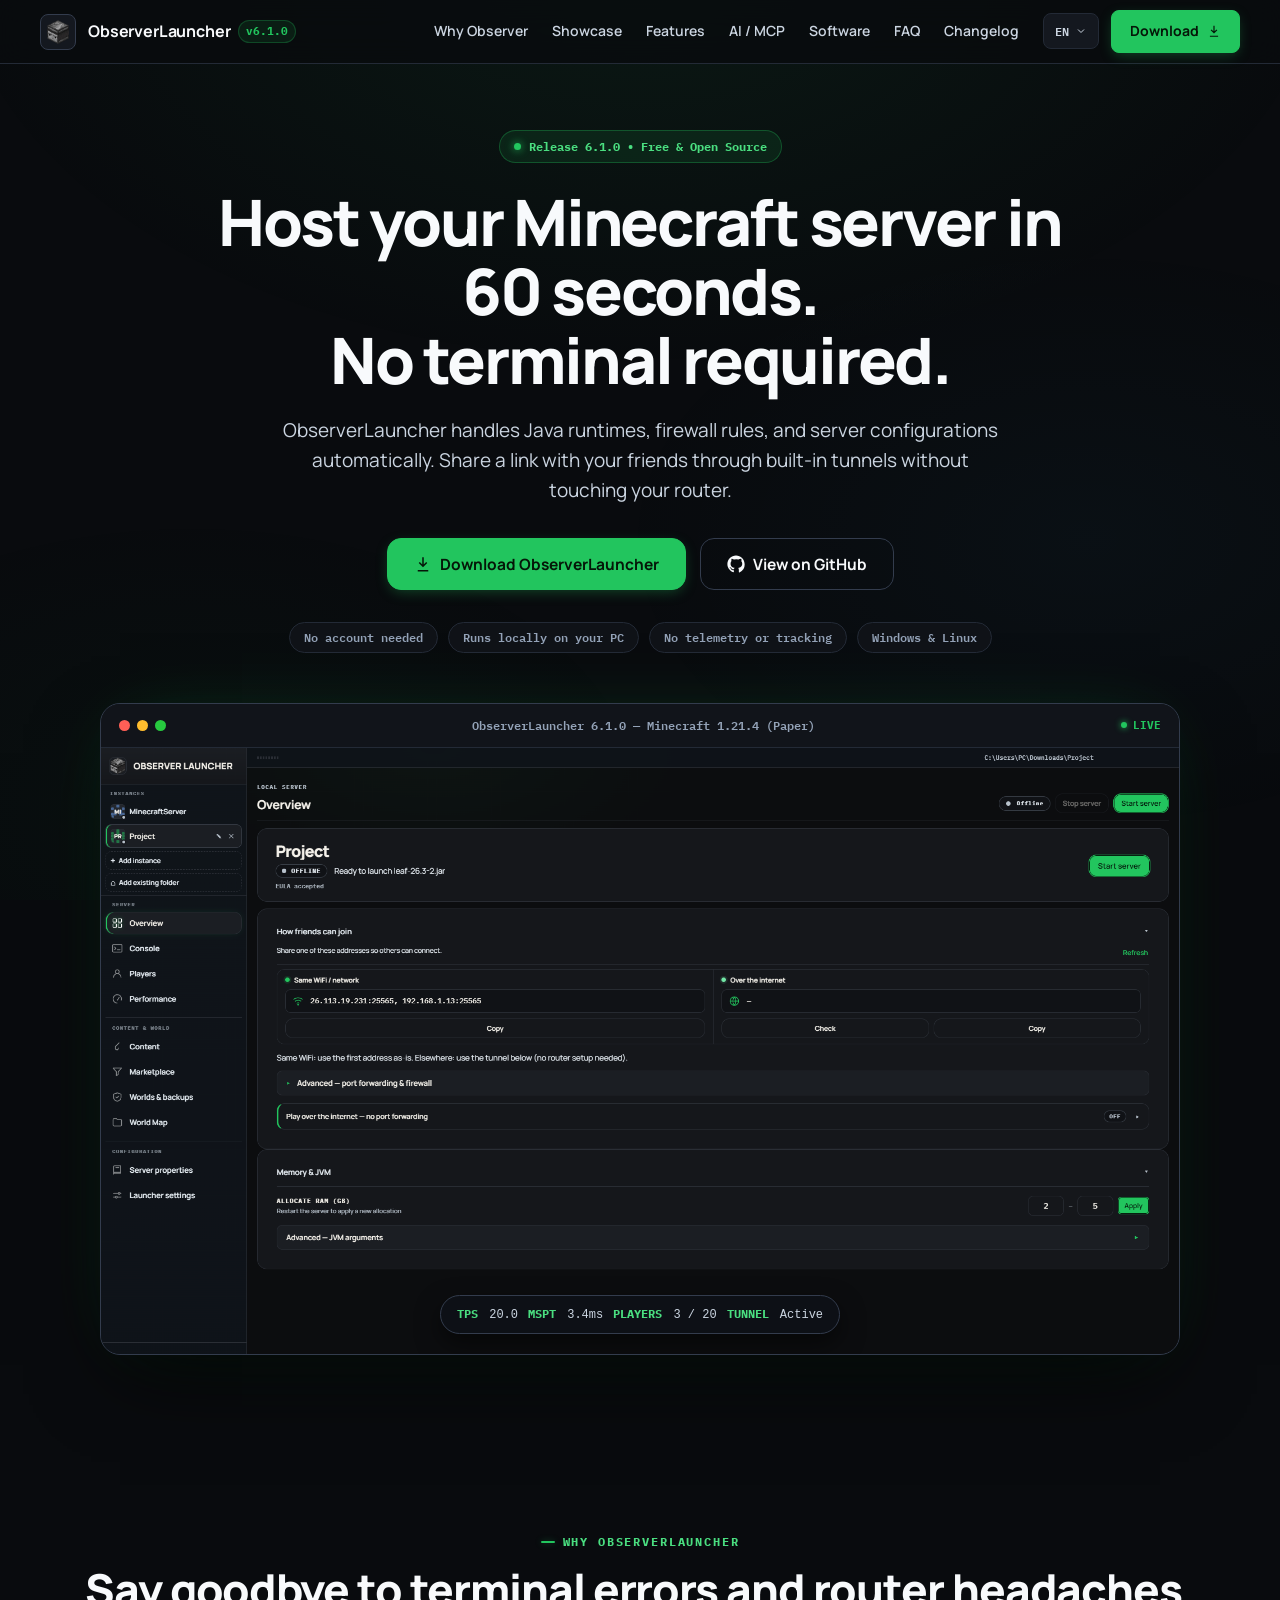
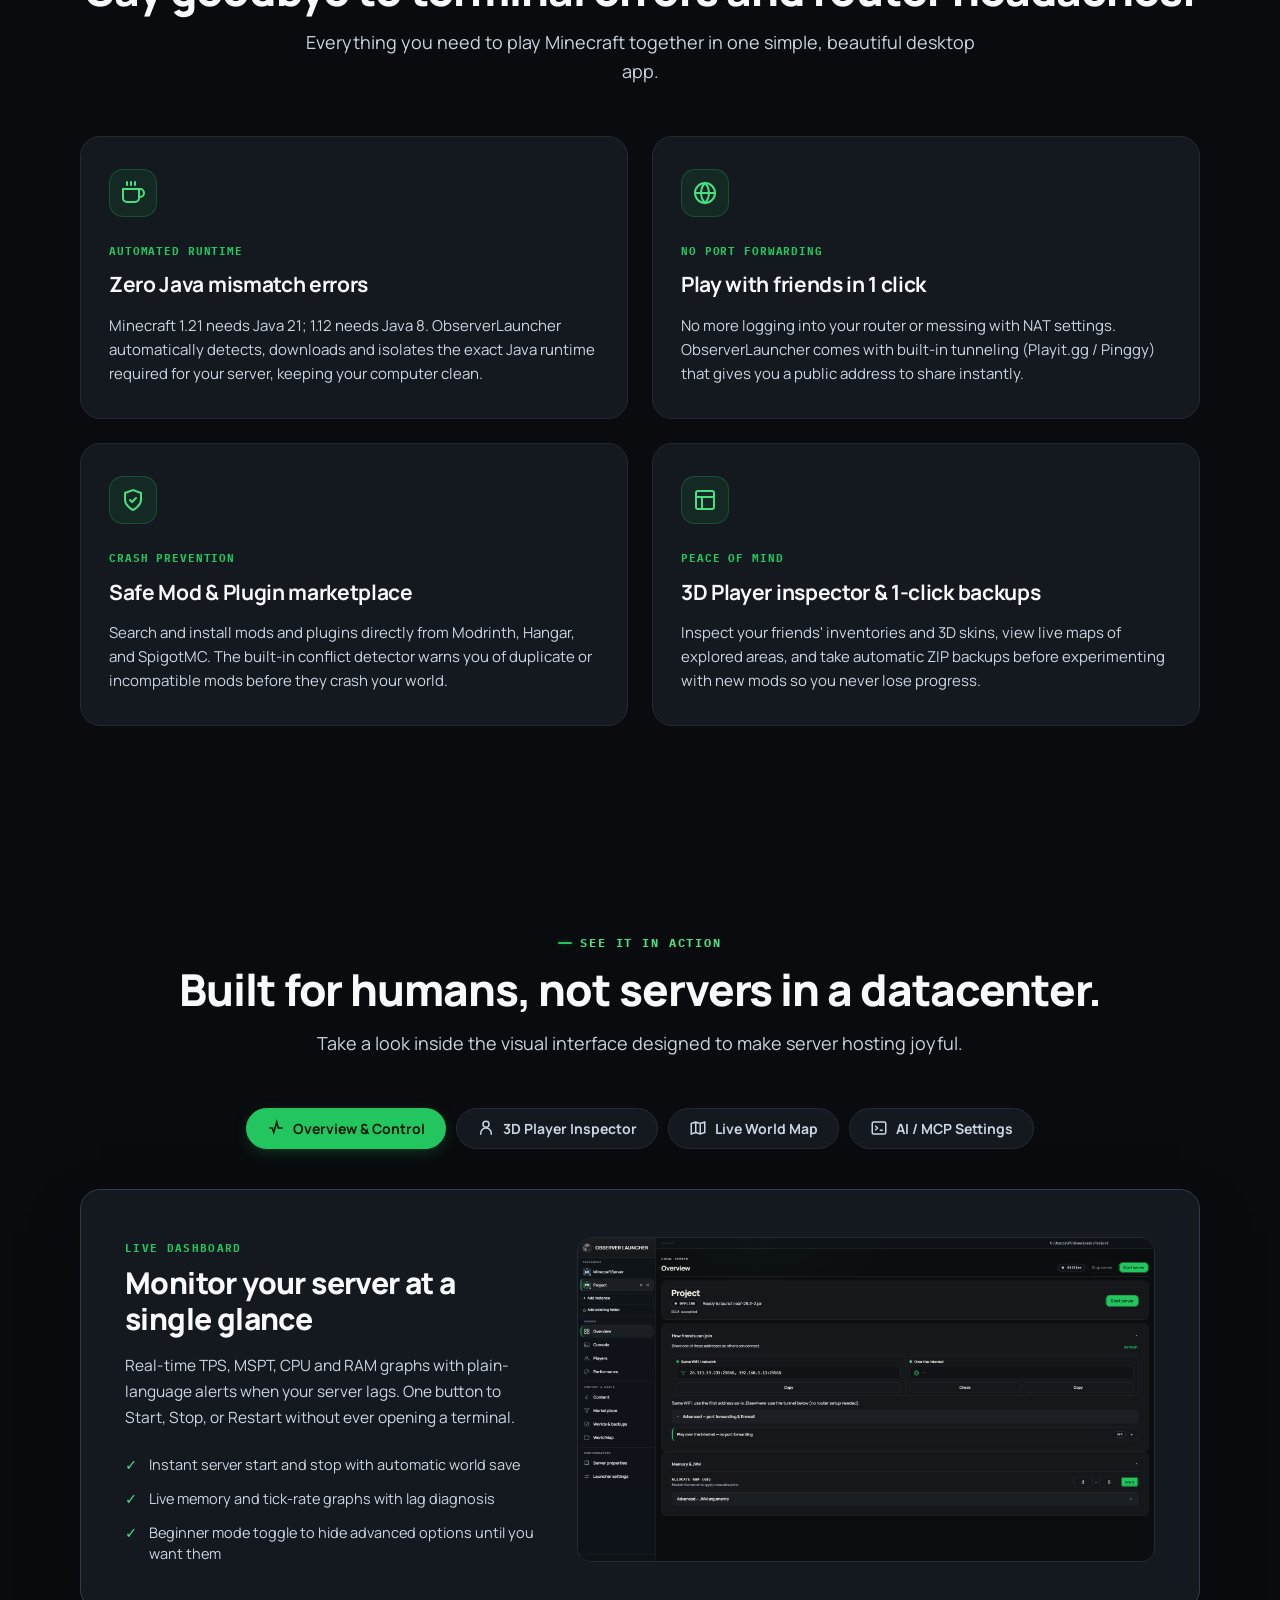
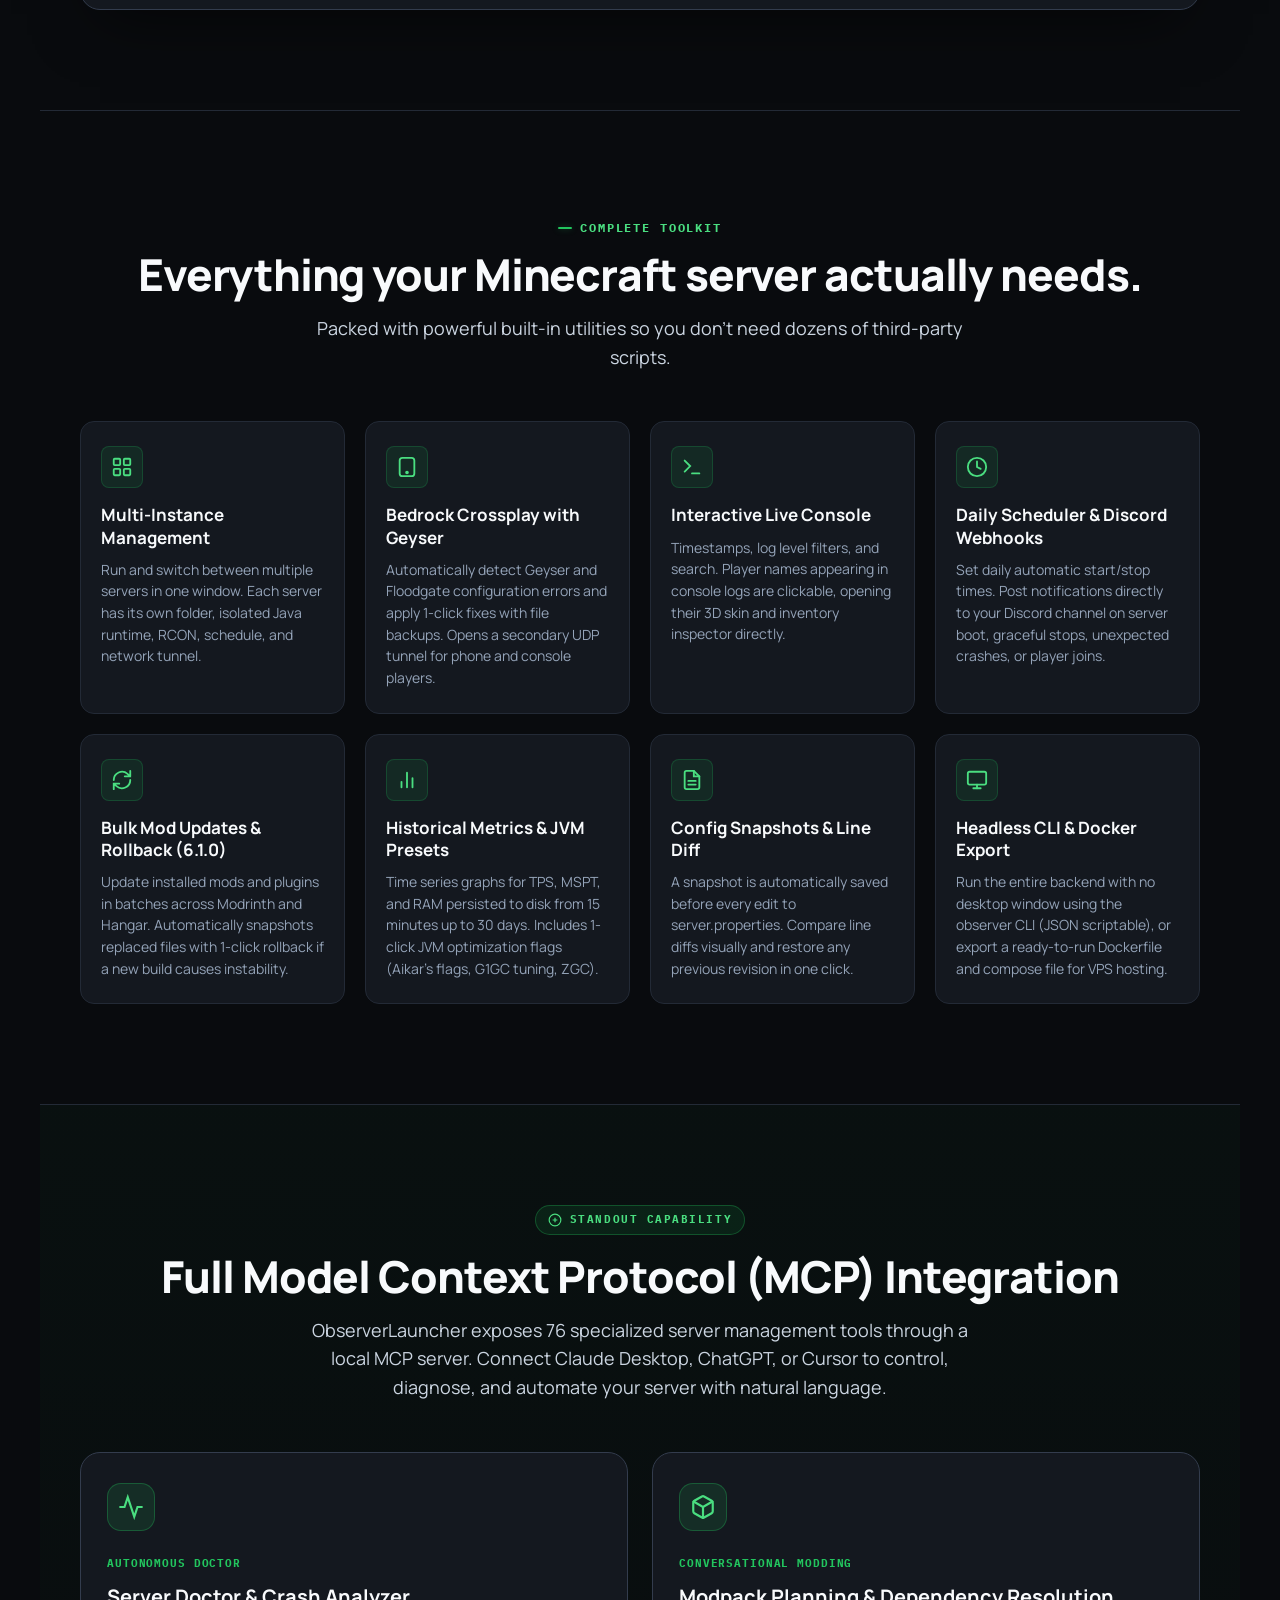
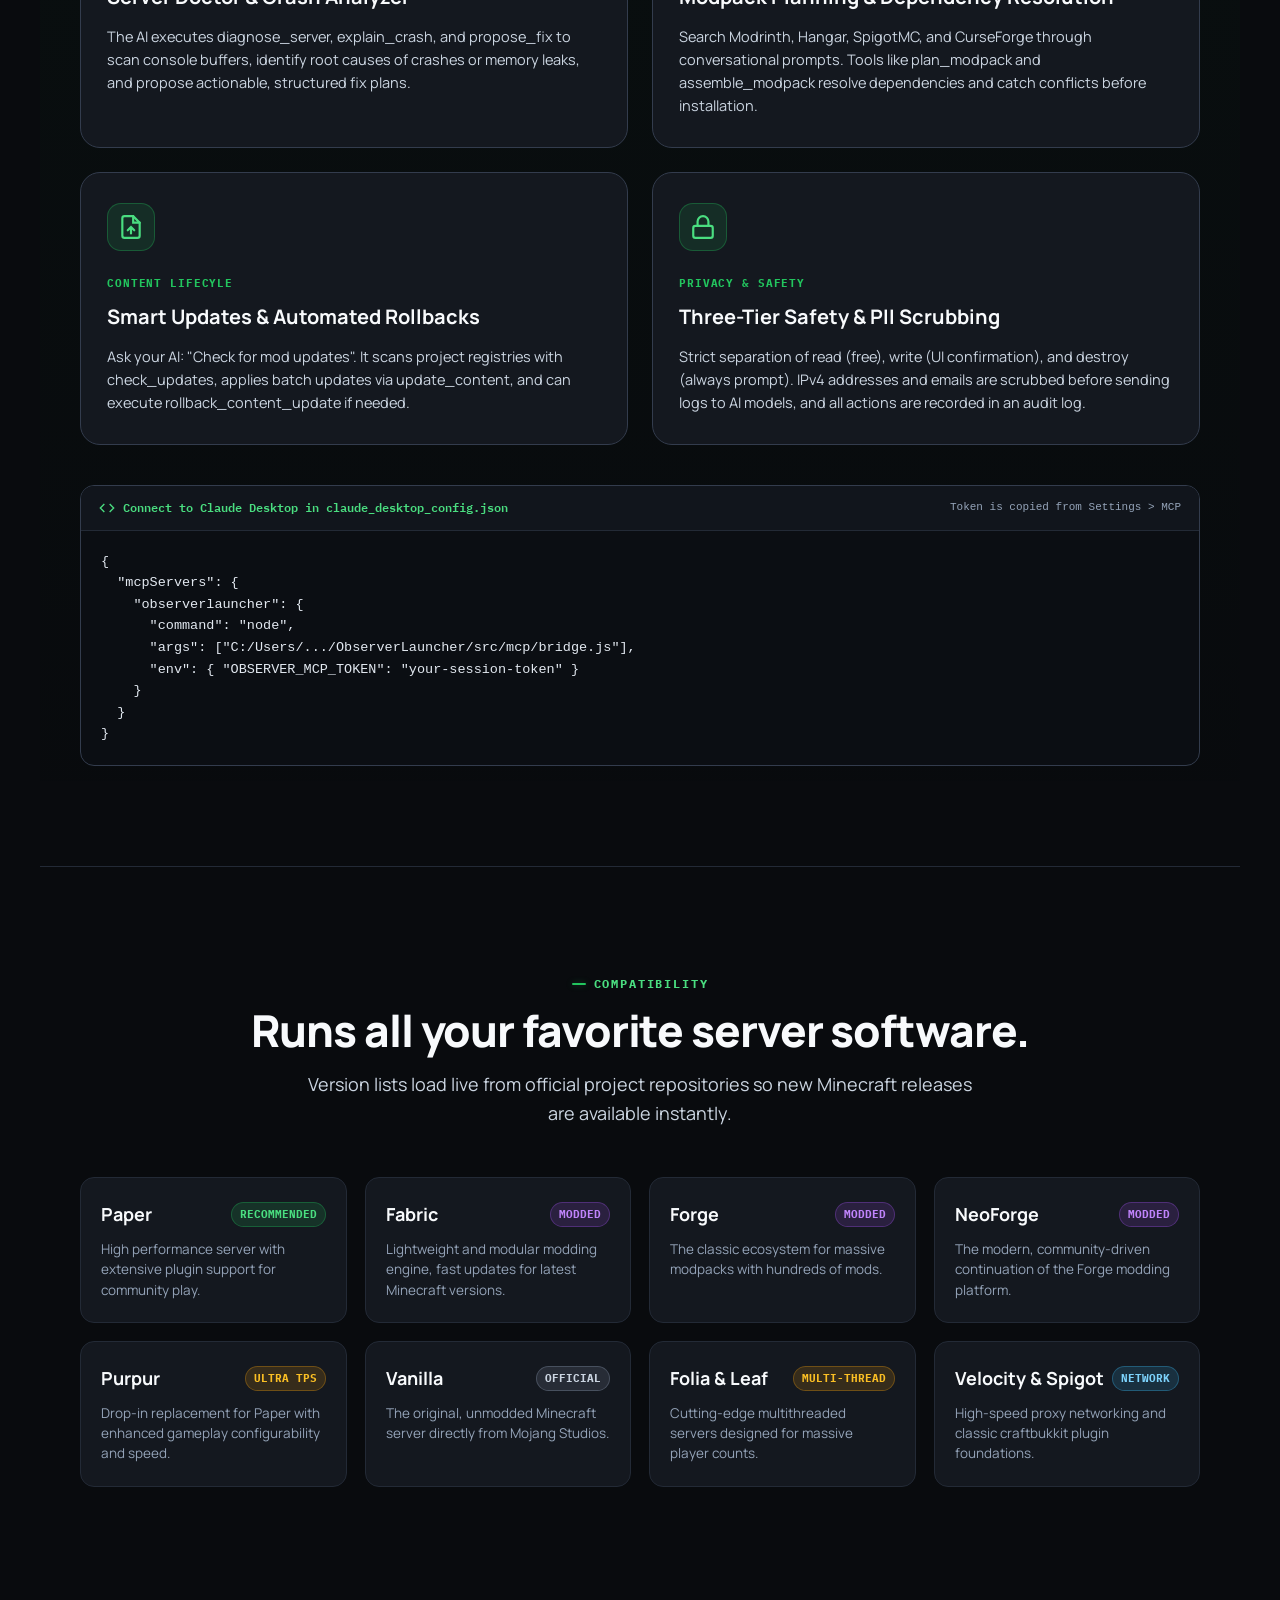
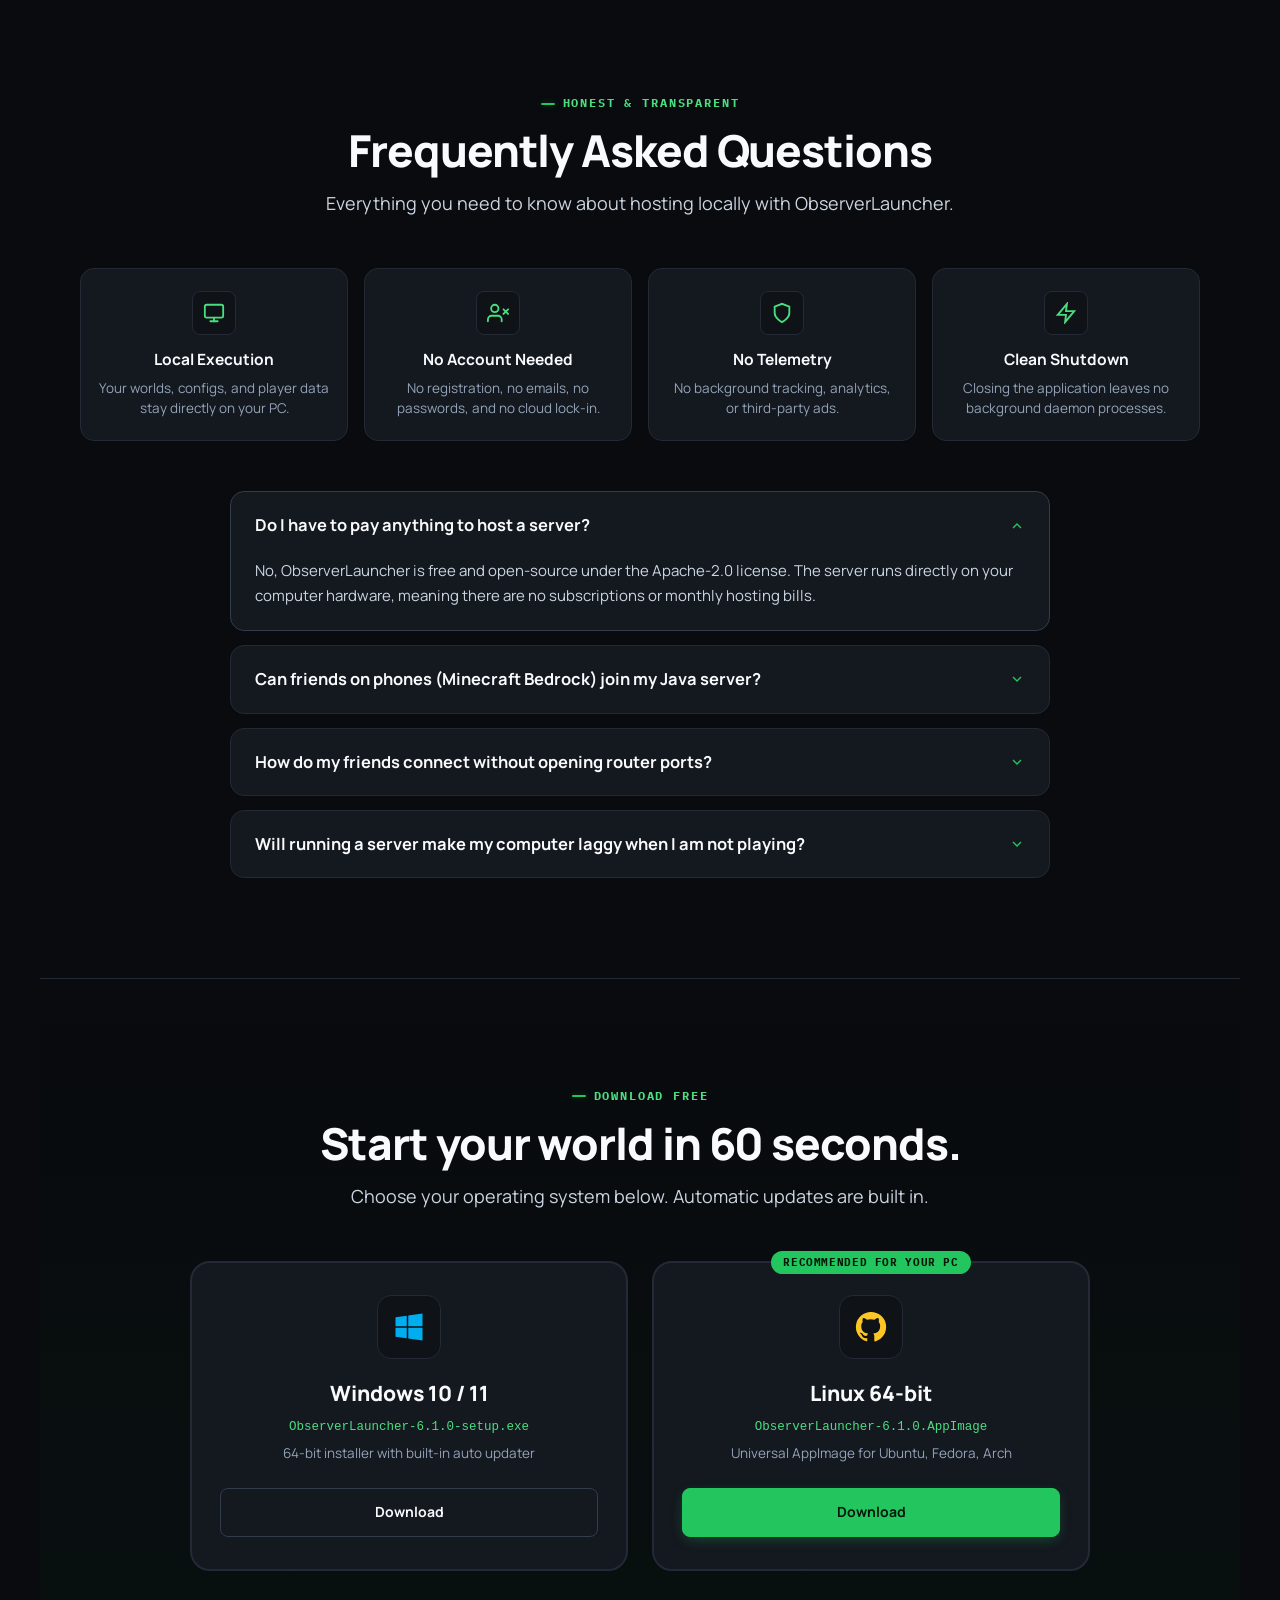
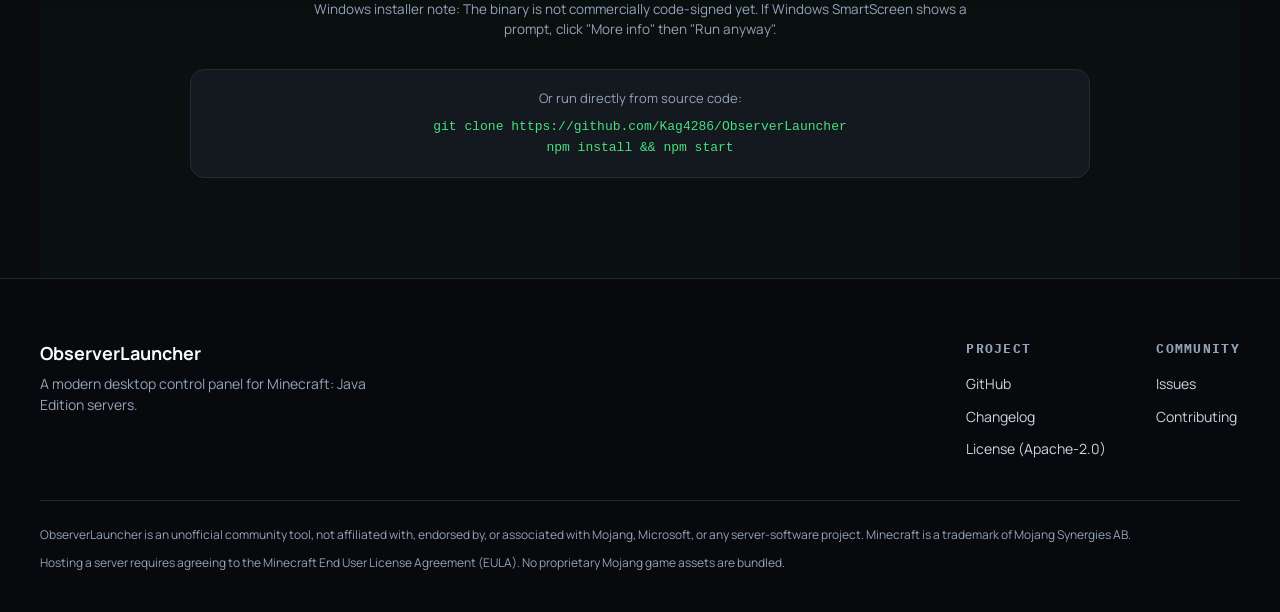
==== commit 0097d8a3: "feat: expand MCP spotlight, showcase full feature set, remove emojis, and ground claims" ====
--- a/index.html
+++ b/index.html
@@ -4,18 +4,18 @@
 <meta charset="UTF-8">
 <meta name="viewport" content="width=device-width, initial-scale=1.0">
 <title>ObserverLauncher — Host your Minecraft server in 60 seconds</title>
-<meta name="description" content="A modern desktop control panel for Minecraft: Java Edition servers. Automatic Java, built-in tunnels, 3D player inspection, and zero terminal commands. Free & open source.">
-<meta name="keywords" content="Minecraft Java Edition, Minecraft server, local Minecraft server, server control panel, Minecraft server management, MCP, Model Context Protocol, Playit tunnel">
+<meta name="description" content="A modern desktop control panel for Minecraft: Java Edition servers. Automatic Java isolation, built-in tunnels, 3D player inspection, full MCP AI automation, and zero terminal commands. Free & open source.">
+<meta name="keywords" content="Minecraft Java Edition, Minecraft server, local Minecraft server, server control panel, Minecraft server management, MCP, Model Context Protocol, Playit tunnel, Geyser Bedrock">
 <link rel="canonical" href="https://observerlauncher-site.kag4286.workers.dev/">
 <meta property="og:title" content="ObserverLauncher — Host your Minecraft server in 60 seconds">
-<meta property="og:description" content="A modern desktop control panel for Minecraft: Java Edition servers. Automatic Java, built-in tunnels, and zero terminal commands.">
+<meta property="og:description" content="A modern desktop control panel for Minecraft: Java Edition servers. Automatic Java isolation, built-in tunnels, and full MCP AI integration.">
 <meta property="og:type" content="website">
 <meta property="og:url" content="https://observerlauncher-site.kag4286.workers.dev/">
 <meta property="og:image" content="https://observerlauncher-site.kag4286.workers.dev/assets/shots/overview.png">
 <meta property="og:site_name" content="ObserverLauncher">
 <meta name="twitter:card" content="summary_large_image">
 <meta name="twitter:title" content="ObserverLauncher — Host your Minecraft server in 60 seconds">
-<meta name="twitter:description" content="A modern desktop control panel for Minecraft: Java Edition servers. Automatic Java, built-in tunnels, and zero terminal commands.">
+<meta name="twitter:description" content="A modern desktop control panel for Minecraft: Java Edition servers. Automatic Java isolation, built-in tunnels, and full MCP AI integration.">
 <meta name="twitter:image" content="https://observerlauncher-site.kag4286.workers.dev/assets/shots/overview.png">
 <link rel="preconnect" href="https://fonts.googleapis.com">
 <link rel="preconnect" href="https://fonts.gstatic.com" crossorigin>
@@ -35,7 +35,7 @@
       "license": "https://www.apache.org/licenses/LICENSE-2.0",
       "url": "https://observerlauncher-site.kag4286.workers.dev/",
       "downloadUrl": "https://github.com/Kag4286/ObserverLauncher/releases/latest",
-      "description": "A modern desktop control panel for hosting a Minecraft: Java Edition server on your PC without terminal commands. Automatic Java, built-in tunnels, 3D player inspection.",
+      "description": "A modern desktop control panel for hosting a Minecraft: Java Edition server on your PC without terminal commands. Automatic Java isolation, built-in tunnels, 3D player inspection, and 76 MCP tools.",
       "offers": { "@type": "Offer", "price": "0", "priceCurrency": "USD" }
     },
     {
@@ -47,16 +47,16 @@
       "step": [
         { "@type": "HowToStep", "position": 1, "name": "Pick a folder", "text": "Choose an empty folder or let the launcher suggest one." },
         { "@type": "HowToStep", "position": 2, "name": "Choose software & version", "text": "Pick from Paper, Fabric, Purpur, Forge or Vanilla. Java installs automatically." },
-        { "@type": "HowToStep", "position": 3, "name": "Press Start & Play", "text": "The server starts instantly with built-in tunnel support for friends." }
+        { "@type": "HowToStep", "position": 3, "name": "Press Start & Play", "text": "The server starts with built-in tunnel support for friends." }
       ]
     },
     {
       "@type": "FAQPage",
       "mainEntity": [
-        { "@type": "Question", "name": "Can I host a Minecraft server for free on my own computer?", "acceptedAnswer": { "@type": "Answer", "text": "Yes. ObserverLauncher is 100% free and open-source under Apache-2.0. The server runs directly on your PC with zero subscription or cloud hosting bills." } },
+        { "@type": "Question", "name": "Can I host a Minecraft server for free on my own computer?", "acceptedAnswer": { "@type": "Answer", "text": "Yes. ObserverLauncher is free and open-source under Apache-2.0. The server runs directly on your PC with zero subscription or cloud hosting bills." } },
         { "@type": "Question", "name": "Do I need to know how to use a terminal or open router ports?", "acceptedAnswer": { "@type": "Answer", "text": "No. ObserverLauncher handles Java installation, firewall configuration, and offers 1-click built-in tunneling (Playit.gg / Pinggy) so friends can join over the internet without touching your router." } },
         { "@type": "Question", "name": "Does it work on Windows and Linux?", "acceptedAnswer": { "@type": "Answer", "text": "Yes, ObserverLauncher runs natively on 64-bit Windows 10/11 and modern Linux distributions." } },
-        { "@type": "Question", "name": "Does ObserverLauncher collect my data or require an account?", "acceptedAnswer": { "@type": "Answer", "text": "No. There is no account, no telemetry and no tracking. All world data and configs stay 100% on your machine." } }
+        { "@type": "Question", "name": "Does ObserverLauncher collect my data or require an account?", "acceptedAnswer": { "@type": "Answer", "text": "No. There is no account, no telemetry and no tracking. All world data and configs stay on your machine." } }
       ]
     }
   ]
@@ -81,8 +81,9 @@
   <nav class="site-nav" aria-label="Main Navigation">
     <a href="#why" data-i18n="nav.why">Why Observer</a>
     <a href="#showcase" data-i18n="nav.showcase">Showcase</a>
+    <a href="#features" data-i18n="nav.features">Features</a>
+    <a href="#mcp" data-i18n="nav.mcp">MCP / AI</a>
     <a href="#software" data-i18n="nav.software">Software</a>
-    <a href="#ai" data-i18n="nav.ai">AI / MCP</a>
     <a href="#faq" data-i18n="nav.faq">FAQ</a>
     <a href="./changelog.html" data-i18n="nav.changelog">Changelog</a>
   </nav>
@@ -109,8 +110,9 @@
 <nav class="mobile-menu" id="mobileMenu" hidden aria-label="Mobile Navigation">
   <a href="#why" data-i18n="nav.why">Why Observer</a>
   <a href="#showcase" data-i18n="nav.showcase">Showcase</a>
+  <a href="#features" data-i18n="nav.features">Features</a>
+  <a href="#mcp" data-i18n="nav.mcp">MCP / AI</a>
   <a href="#software" data-i18n="nav.software">Software</a>
-  <a href="#ai" data-i18n="nav.ai">AI / MCP</a>
   <a href="#faq" data-i18n="nav.faq">FAQ</a>
   <a href="#download" data-i18n="nav.download">Download</a>
   <a href="./changelog.html" data-i18n="nav.changelog">Changelog</a>
@@ -123,7 +125,7 @@
   <div class="hero-inner">
     <div class="hero-badge">
       <span class="badge-dot"></span>
-      <span data-i18n="hero.badge">New release 6.1.0 • Free & Open Source</span>
+      <span data-i18n="hero.badge">Release 6.1.0 • Free & Open Source</span>
     </div>
     <h1 data-i18n-html="hero.title">Host your Minecraft server in 60 seconds.<br>No terminal required.</h1>
     <p class="hero-lead" data-i18n="hero.lead">ObserverLauncher handles Java runtimes, firewall rules, and server configurations automatically. Share a link with your friends through built-in tunnels without touching your router.</p>
@@ -141,8 +143,8 @@
 
     <ul class="hero-facts">
       <li data-i18n="hero.fact1">No account needed</li>
-      <li data-i18n="hero.fact2">100% Local on your PC</li>
-      <li data-i18n="hero.fact3">Zero telemetry or tracking</li>
+      <li data-i18n="hero.fact2">Runs locally on your PC</li>
+      <li data-i18n="hero.fact3">No telemetry or tracking</li>
       <li data-i18n="hero.fact4">Windows &amp; Linux</li>
     </ul>
   </div>
@@ -184,9 +186,9 @@
     <!-- Card 1: Java -->
     <article class="pain-card">
       <div class="card-icon">
-        <svg viewBox="0 0 24 24" width="26" height="26" fill="none" stroke="currentColor" stroke-width="2" stroke-linecap="round"><path d="M18 8h1a4 4 0 010 8h-1M2 8h16v9a4 4 0 01-4 4H6a4 4 0 01-4-4V8zM6 1v3M10 1v3M14 1v3"/></svg>
-      </div>
-      <span class="card-tag" data-i18n="why.c1tag">100% Automatic</span>
+        <svg viewBox="0 0 24 24" width="24" height="24" fill="none" stroke="currentColor" stroke-width="2" stroke-linecap="round"><path d="M18 8h1a4 4 0 010 8h-1M2 8h16v9a4 4 0 01-4 4H6a4 4 0 01-4-4V8zM6 1v3M10 1v3M14 1v3"/></svg>
+      </div>
+      <span class="card-tag" data-i18n="why.c1tag">Automated Runtime</span>
       <h3 data-i18n="why.c1t">Zero Java mismatch errors</h3>
       <p data-i18n="why.c1d">Minecraft 1.21 needs Java 21; 1.12 needs Java 8. ObserverLauncher automatically detects, downloads and isolates the exact Java runtime required for your server, keeping your computer clean.</p>
     </article>
@@ -194,7 +196,7 @@
     <!-- Card 2: Tunnel -->
     <article class="pain-card">
       <div class="card-icon">
-        <svg viewBox="0 0 24 24" width="26" height="26" fill="none" stroke="currentColor" stroke-width="2" stroke-linecap="round"><circle cx="12" cy="12" r="10"/><path d="M2 12h20M12 2a15.3 15.3 0 014 10 15.3 15.3 0 01-4 10 15.3 15.3 0 01-4-10 15.3 15.3 0 014-10z"/></svg>
+        <svg viewBox="0 0 24 24" width="24" height="24" fill="none" stroke="currentColor" stroke-width="2" stroke-linecap="round"><circle cx="12" cy="12" r="10"/><path d="M2 12h20M12 2a15.3 15.3 0 014 10 15.3 15.3 0 01-4 10 15.3 15.3 0 01-4-10 15.3 15.3 0 014-10z"/></svg>
       </div>
       <span class="card-tag" data-i18n="why.c2tag">No Port Forwarding</span>
       <h3 data-i18n="why.c2t">Play with friends in 1 click</h3>
@@ -204,7 +206,7 @@
     <!-- Card 3: Mods / Plugins -->
     <article class="pain-card">
       <div class="card-icon">
-        <svg viewBox="0 0 24 24" width="26" height="26" fill="none" stroke="currentColor" stroke-width="2" stroke-linecap="round"><path d="M12 22s8-4 8-10V5l-8-3-8 3v7c0 6 8 10 8 10zM9 12l2 2 4-4"/></svg>
+        <svg viewBox="0 0 24 24" width="24" height="24" fill="none" stroke="currentColor" stroke-width="2" stroke-linecap="round"><path d="M12 22s8-4 8-10V5l-8-3-8 3v7c0 6 8 10 8 10zM9 12l2 2 4-4"/></svg>
       </div>
       <span class="card-tag" data-i18n="why.c3tag">Crash Prevention</span>
       <h3 data-i18n="why.c3t">Safe Mod &amp; Plugin marketplace</h3>
@@ -214,7 +216,7 @@
     <!-- Card 4: 3D Inspection & Backups -->
     <article class="pain-card">
       <div class="card-icon">
-        <svg viewBox="0 0 24 24" width="26" height="26" fill="none" stroke="currentColor" stroke-width="2" stroke-linecap="round"><rect x="3" y="3" width="18" height="18" rx="2"/><path d="M3 9h18M9 21V9"/></svg>
+        <svg viewBox="0 0 24 24" width="24" height="24" fill="none" stroke="currentColor" stroke-width="2" stroke-linecap="round"><rect x="3" y="3" width="18" height="18" rx="2"/><path d="M3 9h18M9 21V9"/></svg>
       </div>
       <span class="card-tag" data-i18n="why.c4tag">Peace of Mind</span>
       <h3 data-i18n="why.c4t">3D Player inspector &amp; 1-click backups</h3>
@@ -245,8 +247,8 @@
       <span data-i18n="showcase.tab3">Live World Map</span>
     </button>
     <button class="showcase-tab" role="tab" aria-selected="false" aria-controls="panel-ai" id="tab-ai" data-tab="ai">
-      <svg viewBox="0 0 24 24" width="18" height="18" fill="none" stroke="currentColor" stroke-width="2"><path d="M12 2a4 4 0 00-4 4v2H6a2 2 0 00-2 2v8a2 2 0 002 2h12a2 2 0 002-2v-8a2 2 0 00-2-2h-2V6a4 4 0 00-4-4z"/><circle cx="9" cy="14" r="1"/><circle cx="15" cy="14" r="1"/></svg>
-      <span data-i18n="showcase.tab4">AI / MCP Assistant</span>
+      <svg viewBox="0 0 24 24" width="18" height="18" fill="none" stroke="currentColor" stroke-width="2"><rect x="3" y="4" width="18" height="16" rx="2"/><path d="M7 9l3 3-3 3M13 15h4"/></svg>
+      <span data-i18n="showcase.tab4">AI / MCP Settings</span>
     </button>
   </div>
 
@@ -313,19 +315,178 @@
     <div class="showcase-panel" id="panel-ai" role="tabpanel" aria-labelledby="tab-ai" hidden>
       <div class="panel-layout">
         <div class="panel-copy">
-          <span class="panel-tag" data-i18n="showcase.p4tag">Automation</span>
-          <h3 data-i18n="showcase.p4t">Connect Claude or ChatGPT to manage your server</h3>
-          <p data-i18n="showcase.p4d">ObserverLauncher features an integrated Model Context Protocol (MCP) server. Ask your favorite AI in natural language to diagnose crash logs, recommend plugins, or build modpacks.</p>
+          <span class="panel-tag" data-i18n="showcase.p4tag">Automation Settings</span>
+          <h3 data-i18n="showcase.p4t">1-Click MCP Setup for AI Assistants</h3>
+          <p data-i18n="showcase.p4d">ObserverLauncher features a built-in Model Context Protocol (MCP) server. Copy the ready-to-paste JSON snippet to connect Claude Desktop, ChatGPT, or Cursor in seconds.</p>
           <ul class="panel-bullets">
-            <li data-i18n="showcase.p4b1">Crash Doctor: AI analyzes console logs and explains fixes in plain words</li>
-            <li data-i18n="showcase.p4b2">Natural language modpack builder with compatibility verification</li>
-            <li data-i18n="showcase.p4b3">100% Localhost security with freshly generated session tokens</li>
+            <li data-i18n="showcase.p4b1">Instant connection config for Claude Desktop and MCP clients</li>
+            <li data-i18n="showcase.p4b2">Full access to 76 specialized Minecraft server management tools</li>
+            <li data-i18n="showcase.p4b3">Restricted to 127.0.0.1 with random per-session authorization tokens</li>
           </ul>
         </div>
         <div class="panel-visual">
           <img src="./assets/shots/MCP.png" width="1918" height="1080" alt="AI and MCP Settings" loading="lazy">
         </div>
       </div>
+    </div>
+  </div>
+</section>
+
+<!-- ============ FULL FEATURE SPECTRUM ============ -->
+<section class="band feat-spectrum-band" id="features">
+  <div class="band-head text-center">
+    <p class="eyebrow"><span class="eyebrow-tick"></span><span data-i18n="feat.eyebrow">COMPLETE TOOLKIT</span></p>
+    <h2 data-i18n="feat.title">Everything your Minecraft server actually needs.</h2>
+    <p class="band-sub" data-i18n="feat.sub">Packed with powerful built-in utilities so you don't need dozens of third-party scripts.</p>
+  </div>
+
+  <div class="feat-grid-v3">
+    <!-- Feature 1: Multi-Instance -->
+    <div class="feat-card-v3">
+      <div class="fc-icon">
+        <svg viewBox="0 0 24 24" width="22" height="22" fill="none" stroke="currentColor" stroke-width="2" stroke-linecap="round"><rect x="3" y="3" width="7" height="7" rx="1"/><rect x="14" y="3" width="7" height="7" rx="1"/><rect x="14" y="14" width="7" height="7" rx="1"/><rect x="3" y="14" width="7" height="7" rx="1"/></svg>
+      </div>
+      <h3 data-i18n="feat.c1t">Multi-Instance Management</h3>
+      <p data-i18n="feat.c1d">Run and switch between multiple servers in one window. Each server has its own folder, isolated Java runtime, RCON, schedule, and network tunnel.</p>
+    </div>
+
+    <!-- Feature 2: Bedrock Crossplay -->
+    <div class="feat-card-v3">
+      <div class="fc-icon">
+        <svg viewBox="0 0 24 24" width="22" height="22" fill="none" stroke="currentColor" stroke-width="2" stroke-linecap="round"><rect x="4" y="2" width="16" height="20" rx="3"/><circle cx="12" cy="18" r="1"/></svg>
+      </div>
+      <h3 data-i18n="feat.c2t">Bedrock Crossplay with Geyser</h3>
+      <p data-i18n="feat.c2d">Automatically detect Geyser and Floodgate configuration errors and apply 1-click fixes with file backups. Opens a secondary UDP tunnel for phone and console players.</p>
+    </div>
+
+    <!-- Feature 3: Interactive Console -->
+    <div class="feat-card-v3">
+      <div class="fc-icon">
+        <svg viewBox="0 0 24 24" width="22" height="22" fill="none" stroke="currentColor" stroke-width="2" stroke-linecap="round"><polyline points="4 17 10 11 4 5"/><line x1="12" y1="19" x2="20" y2="19"/></svg>
+      </div>
+      <h3 data-i18n="feat.c3t">Interactive Live Console</h3>
+      <p data-i18n="feat.c3d">Timestamps, log level filters, and search. Player names appearing in console logs are clickable, opening their 3D skin and inventory inspector directly.</p>
+    </div>
+
+    <!-- Feature 4: Automation & Discord -->
+    <div class="feat-card-v3">
+      <div class="fc-icon">
+        <svg viewBox="0 0 24 24" width="22" height="22" fill="none" stroke="currentColor" stroke-width="2" stroke-linecap="round"><circle cx="12" cy="12" r="10"/><polyline points="12 6 12 12 16 14"/></svg>
+      </div>
+      <h3 data-i18n="feat.c4t">Daily Scheduler &amp; Discord Webhooks</h3>
+      <p data-i18n="feat.c4d">Set daily automatic start/stop times. Post notifications directly to your Discord channel on server boot, graceful stops, unexpected crashes, or player joins.</p>
+    </div>
+
+    <!-- Feature 5: Safe Bulk Updates & Rollback -->
+    <div class="feat-card-v3">
+      <div class="fc-icon">
+        <svg viewBox="0 0 24 24" width="22" height="22" fill="none" stroke="currentColor" stroke-width="2" stroke-linecap="round"><path d="M21 2v6h-6M3 12a9 9 0 0115-6.7L21 8M3 22v-6h6M21 12a9 9 0 01-15 6.7L3 16"/></svg>
+      </div>
+      <h3 data-i18n="feat.c5t">Bulk Mod Updates &amp; Rollback (6.1.0)</h3>
+      <p data-i18n="feat.c5d">Update installed mods and plugins in batches across Modrinth and Hangar. Automatically snapshots replaced files with 1-click rollback if a new build causes instability.</p>
+    </div>
+
+    <!-- Feature 6: Long-term Performance -->
+    <div class="feat-card-v3">
+      <div class="fc-icon">
+        <svg viewBox="0 0 24 24" width="22" height="22" fill="none" stroke="currentColor" stroke-width="2" stroke-linecap="round"><path d="M18 20V10M12 20V4M6 20v-6"/></svg>
+      </div>
+      <h3 data-i18n="feat.c6t">Historical Metrics &amp; JVM Presets</h3>
+      <p data-i18n="feat.c6d">Time series graphs for TPS, MSPT, and RAM persisted to disk from 15 minutes up to 30 days. Includes 1-click JVM optimization flags (Aikar's flags, G1GC tuning, ZGC).</p>
+    </div>
+
+    <!-- Feature 7: Properties History & Diff -->
+    <div class="feat-card-v3">
+      <div class="fc-icon">
+        <svg viewBox="0 0 24 24" width="22" height="22" fill="none" stroke="currentColor" stroke-width="2" stroke-linecap="round"><path d="M14 2H6a2 2 0 00-2 2v16a2 2 0 002 2h12a2 2 0 002-2V8z"/><polyline points="14 2 14 8 20 8"/><line x1="16" y1="13" x2="8" y2="13"/><line x1="16" y1="17" x2="8" y2="17"/></svg>
+      </div>
+      <h3 data-i18n="feat.c7t">Config Snapshots &amp; Line Diff</h3>
+      <p data-i18n="feat.c7d">A snapshot is automatically saved before every edit to server.properties. Compare line diffs visually and restore any previous revision in one click.</p>
+    </div>
+
+    <!-- Feature 8: Headless CLI & Docker -->
+    <div class="feat-card-v3">
+      <div class="fc-icon">
+        <svg viewBox="0 0 24 24" width="22" height="22" fill="none" stroke="currentColor" stroke-width="2" stroke-linecap="round"><rect x="2" y="3" width="20" height="14" rx="2"/><line x1="8" y1="21" x2="16" y2="21"/><line x1="12" y1="17" x2="12" y2="21"/></svg>
+      </div>
+      <h3 data-i18n="feat.c8t">Headless CLI &amp; Docker Export</h3>
+      <p data-i18n="feat.c8d">Run the entire backend with no desktop window using the `observer` CLI (JSON scriptable), or export a ready-to-run Dockerfile and compose file for VPS hosting.</p>
+    </div>
+  </div>
+</section>
+
+<!-- ============ MAJOR FEATURE: MCP (MODEL CONTEXT PROTOCOL) ============ -->
+<section class="band mcp-showcase-band" id="mcp">
+  <div class="mcp-container">
+    <div class="band-head text-center">
+      <div class="mcp-badge">
+        <svg viewBox="0 0 24 24" width="14" height="14" fill="none" stroke="currentColor" stroke-width="2"><circle cx="12" cy="12" r="10"/><path d="M12 8v8M8 12h8"/></svg>
+        <span>STANDOUT CAPABILITY</span>
+      </div>
+      <h2 data-i18n="mcp.title">Full Model Context Protocol (MCP) Integration</h2>
+      <p class="band-sub" data-i18n="mcp.sub">ObserverLauncher exposes 76 specialized server management tools through a local MCP server. Connect Claude Desktop, ChatGPT, or Cursor to control, diagnose, and automate your server with natural language.</p>
+    </div>
+
+    <div class="mcp-grid">
+      <!-- MCP Feature 1: Server Doctor -->
+      <div class="mcp-card">
+        <div class="mcp-card-icon">
+          <svg viewBox="0 0 24 24" width="26" height="26" fill="none" stroke="currentColor" stroke-width="2" stroke-linecap="round"><path d="M22 12h-4l-3 9L9 3l-3 9H2"/></svg>
+        </div>
+        <span class="mcp-tag" data-i18n="mcp.c1tag">Autonomous Doctor</span>
+        <h3 data-i18n="mcp.c1t">Server Doctor &amp; Crash Analyzer</h3>
+        <p data-i18n="mcp.c1d">The AI executes `diagnose_server`, `explain_crash`, and `propose_fix` to scan console buffers, identify root causes of crashes or memory leaks, and propose actionable, structured fix plans.</p>
+      </div>
+
+      <!-- MCP Feature 2: Smart Modpack Planner -->
+      <div class="mcp-card">
+        <div class="mcp-card-icon">
+          <svg viewBox="0 0 24 24" width="26" height="26" fill="none" stroke="currentColor" stroke-width="2" stroke-linecap="round"><path d="M21 16V8a2 2 0 00-1-1.73l-7-4a2 2 0 00-2 0l-7 4A2 2 0 003 8v8a2 2 0 001 1.73l7 4a2 2 0 002 0l7-4A2 2 0 0021 16z"/><polyline points="3.27 6.96 12 12.01 20.73 6.96"/><line x1="12" y1="22.08" x2="12" y2="12"/></svg>
+        </div>
+        <span class="mcp-tag" data-i18n="mcp.c2tag">Conversational Modding</span>
+        <h3 data-i18n="mcp.c2t">Modpack Planning &amp; Dependency Resolution</h3>
+        <p data-i18n="mcp.c2d">Search Modrinth, Hangar, SpigotMC, and CurseForge through conversational prompts. Tools like `plan_modpack` and `assemble_modpack` resolve dependencies and catch conflicts before installation.</p>
+      </div>
+
+      <!-- MCP Feature 3: Safe Batch Updates -->
+      <div class="mcp-card">
+        <div class="mcp-card-icon">
+          <svg viewBox="0 0 24 24" width="26" height="26" fill="none" stroke="currentColor" stroke-width="2" stroke-linecap="round"><path d="M14 2H6a2 2 0 00-2 2v16a2 2 0 002 2h12a2 2 0 002-2V8z"/><polyline points="14 2 14 8 20 8"/><path d="M12 18v-6M9 15l3-3 3 3"/></svg>
+        </div>
+        <span class="mcp-tag" data-i18n="mcp.c3tag">Content Lifecyle</span>
+        <h3 data-i18n="mcp.c3t">Smart Updates &amp; Automated Rollbacks</h3>
+        <p data-i18n="mcp.c3d">Ask your AI: "Check for mod updates". It scans project registries with `check_updates`, applies batch updates via `update_content`, and can execute `rollback_content_update` if needed.</p>
+      </div>
+
+      <!-- MCP Feature 4: Three-tier Security -->
+      <div class="mcp-card">
+        <div class="mcp-card-icon">
+          <svg viewBox="0 0 24 24" width="26" height="26" fill="none" stroke="currentColor" stroke-width="2" stroke-linecap="round"><rect x="3" y="11" width="18" height="11" rx="2" ry="2"/><path d="M7 11V7a5 5 0 0110 0v4"/></svg>
+        </div>
+        <span class="mcp-tag" data-i18n="mcp.c4tag">Privacy &amp; Safety</span>
+        <h3 data-i18n="mcp.c4t">Three-Tier Safety &amp; PII Scrubbing</h3>
+        <p data-i18n="mcp.c4d">Strict separation of `read` (free), `write` (UI confirmation), and `destroy` (always prompt). IPv4 addresses and emails are scrubbed before sending logs to AI models, and all actions are recorded in an audit log.</p>
+      </div>
+    </div>
+
+    <!-- MCP Config Snippet -->
+    <div class="mcp-config-box">
+      <div class="mcp-config-header">
+        <div class="mcp-cfg-label">
+          <svg viewBox="0 0 24 24" width="16" height="16" fill="none" stroke="currentColor" stroke-width="2"><polyline points="16 18 22 12 16 6"/><polyline points="8 6 2 12 8 18"/></svg>
+          <span data-i18n="mcp.cfgTitle">Connect to Claude Desktop in claude_desktop_config.json</span>
+        </div>
+        <span class="mcp-cfg-hint" data-i18n="mcp.cfgHint">Token is copied from Settings &gt; MCP</span>
+      </div>
+      <pre><code>{
+  "mcpServers": {
+    "observerlauncher": {
+      "command": "node",
+      "args": ["C:/Users/.../ObserverLauncher/src/mcp/bridge.js"],
+      "env": { "OBSERVER_MCP_TOKEN": "your-session-token" }
+    }
+  }
+}</code></pre>
     </div>
   </div>
 </section>
@@ -374,41 +535,6 @@
   </div>
 </section>
 
-<!-- ============ POWER FEATURE: AI ASSISTANT ============ -->
-<section class="band ai-section" id="ai">
-  <div class="ai-box">
-    <div class="ai-text">
-      <p class="eyebrow"><span class="eyebrow-tick"></span><span data-i18n="ai.eyebrow">OPTIONAL SUPERPOWER</span></p>
-      <h2 data-i18n="ai.title">Let an AI assistant handle the technical chores.</h2>
-      <p class="ai-lead" data-i18n="ai.lead">ObserverLauncher acts as a local MCP (Model Context Protocol) server. Hook it up to Claude Desktop, ChatGPT, or Cursor to troubleshoot crashes and manage modpacks through simple conversation.</p>
-      
-      <div class="ai-perks">
-        <div class="ai-perk">
-          <div class="perk-icon">🩺</div>
-          <div>
-            <b data-i18n="ai.p1t">Server Crash Doctor</b>
-            <p data-i18n="ai.p1d">When a server stops unexpectedly, ask your AI: "Why did the server crash?" It reads the latest logs, points out the conflicting mod, and suggests the fix.</p>
-          </div>
-        </div>
-        <div class="ai-perk">
-          <div class="perk-icon">📦</div>
-          <div>
-            <b data-i18n="ai.p2t">Natural Language Modpack Setup</b>
-            <p data-i18n="ai.p2d">Say: "Install Create and optimization mods for Fabric 1.21.1." The AI searches Modrinth, verifies compatibility, and prepares installation for your confirmation.</p>
-          </div>
-        </div>
-        <div class="ai-perk">
-          <div class="perk-icon">🔒</div>
-          <div>
-            <b data-i18n="ai.p3t">Local &amp; Secure by Design</b>
-            <p data-i18n="ai.p3d">Runs exclusively on 127.0.0.1 with random tokens generated per session. Any write or destructive actions require explicit user approval.</p>
-          </div>
-        </div>
-      </div>
-    </div>
-  </div>
-</section>
-
 <!-- ============ TRUST & FAQ ============ -->
 <section class="band faq-band" id="faq">
   <div class="band-head text-center">
@@ -417,27 +543,35 @@
     <p class="band-sub" data-i18n="faq.sub">Everything you need to know about hosting locally with ObserverLauncher.</p>
   </div>
 
-  <!-- Trust badges -->
+  <!-- Trust badges with SVG icons (no emojis) -->
   <div class="trust-grid">
     <div class="trust-card">
-      <span class="trust-icon">🏠</span>
-      <b data-i18n="trust.t1">100% Local</b>
-      <p data-i18n="trust.d1">Your worlds, configs, and player data never leave your PC.</p>
+      <div class="trust-svg-icon">
+        <svg viewBox="0 0 24 24" width="22" height="22" fill="none" stroke="currentColor" stroke-width="2" stroke-linecap="round"><rect x="2" y="3" width="20" height="14" rx="2"/><line x1="8" y1="21" x2="16" y2="21"/><line x1="12" y1="17" x2="12" y2="21"/></svg>
+      </div>
+      <b data-i18n="trust.t1">Local Execution</b>
+      <p data-i18n="trust.d1">Your worlds, configs, and player data stay directly on your PC.</p>
     </div>
     <div class="trust-card">
-      <span class="trust-icon">🔓</span>
+      <div class="trust-svg-icon">
+        <svg viewBox="0 0 24 24" width="22" height="22" fill="none" stroke="currentColor" stroke-width="2" stroke-linecap="round"><path d="M16 21v-2a4 4 0 00-4-4H5a4 4 0 00-4 4v2"/><circle cx="8.5" cy="7" r="4"/><line x1="18" y1="8" x2="23" y2="13"/><line x1="23" y1="8" x2="18" y2="13"/></svg>
+      </div>
       <b data-i18n="trust.t2">No Account Needed</b>
-      <p data-i18n="trust.d2">No registration, no emails, no logins, no cloud lock-in.</p>
+      <p data-i18n="trust.d2">No registration, no emails, no passwords, and no cloud lock-in.</p>
     </div>
     <div class="trust-card">
-      <span class="trust-icon">🛡️</span>
-      <b data-i18n="trust.t3">Zero Telemetry</b>
-      <p data-i18n="trust.d3">No background tracking, no analytics, no advertisements.</p>
+      <div class="trust-svg-icon">
+        <svg viewBox="0 0 24 24" width="22" height="22" fill="none" stroke="currentColor" stroke-width="2" stroke-linecap="round"><path d="M12 22s8-4 8-10V5l-8-3-8 3v7c0 6 8 10 8 10z"/></svg>
+      </div>
+      <b data-i18n="trust.t3">No Telemetry</b>
+      <p data-i18n="trust.d3">No background tracking, analytics, or third-party ads.</p>
     </div>
     <div class="trust-card">
-      <span class="trust-icon">⚡</span>
-      <b data-i18n="trust.t4">Zero Idle Drain</b>
-      <p data-i18n="trust.d4">Closing the app releases 100% of memory and CPU instantly.</p>
+      <div class="trust-svg-icon">
+        <svg viewBox="0 0 24 24" width="22" height="22" fill="none" stroke="currentColor" stroke-width="2" stroke-linecap="round"><polygon points="13 2 3 14 12 14 11 22 21 10 12 10 13 2"/></svg>
+      </div>
+      <b data-i18n="trust.t4">Clean Shutdown</b>
+      <p data-i18n="trust.d4">Closing the application leaves no background daemon processes.</p>
     </div>
   </div>
 
@@ -445,12 +579,12 @@
   <div class="faq-accordion">
     <details class="faq-item" open>
       <summary><span data-i18n="faq.q1">Do I have to pay anything to host a server?</span><svg class="chevron" viewBox="0 0 24 24" width="16" height="16" fill="none" stroke="currentColor" stroke-width="2"><path d="M6 9l6 6 6-6"/></svg></summary>
-      <div class="faq-answer"><p data-i18n="faq.a1">No, ObserverLauncher is 100% free and open-source under the Apache-2.0 license. The server runs directly on your computer hardware, meaning there are no subscriptions or monthly hosting bills.</p></div>
+      <div class="faq-answer"><p data-i18n="faq.a1">No, ObserverLauncher is free and open-source under the Apache-2.0 license. The server runs directly on your computer hardware, meaning there are no subscriptions or monthly hosting bills.</p></div>
     </details>
 
     <details class="faq-item">
       <summary><span data-i18n="faq.q2">Can friends on phones (Minecraft Bedrock) join my Java server?</span><svg class="chevron" viewBox="0 0 24 24" width="16" height="16" fill="none" stroke="currentColor" stroke-width="2"><path d="M6 9l6 6 6-6"/></svg></summary>
-      <div class="faq-answer"><p data-i18n="faq.a2">Yes! ObserverLauncher provides 1-click Bedrock crossplay support using GeyserMC. Mobile, console, and PC players can join and play together in the same survival world seamlessly.</p></div>
+      <div class="faq-answer"><p data-i18n="faq.a2">Yes! ObserverLauncher provides 1-click Bedrock crossplay support using GeyserMC and Floodgate. Mobile, console, and PC players can join and play together in the same survival world seamlessly.</p></div>
     </details>
 
     <details class="faq-item">
@@ -459,7 +593,7 @@
     </details>
 
     <details class="faq-item">
-      <summary><span data-i18n="faq.q4">Will running a server make my computer laggy when I am not playing?</span><svg class="chevron" viewBox="0 0 24 24" width="16" height="16" fill="none" stroke="currentColor" stroke-width="2"><path d="M6 9l6 6 6-6"/></svg></summary>
+      <summary><span data-i18n="faq.q4">Will running a server make my computer laggy when I am not playing?</span><svg class="faq-chevron chevron" viewBox="0 0 24 24" width="16" height="16" fill="none" stroke="currentColor" stroke-width="2"><path d="M6 9l6 6 6-6"/></svg></summary>
       <div class="faq-answer"><p data-i18n="faq.a4">Not at all. When you press Stop or close ObserverLauncher, all server processes terminate cleanly. No background daemons or services stay running on your computer.</p></div>
     </details>
   </div>
--- a/css/site.css
+++ b/css/site.css
@@ -863,75 +863,169 @@
   line-height: 1.5;
 }
 
-/* ============ AI ASSISTANT SECTION ============ */
-.ai-section {
-  padding-top: 40px;
-  padding-bottom: 60px;
-}
-.ai-box {
-  background: linear-gradient(145deg, #121820 0%, #0d1217 100%);
+/* ============ FULL FEATURE SPECTRUM ============ */
+.feat-spectrum-band {
+  border-top: 1px solid var(--border);
+}
+.feat-grid-v3 {
+  display: grid;
+  grid-template-columns: repeat(4, 1fr);
+  gap: 20px;
+}
+@media (max-width: 1100px) {
+  .feat-grid-v3 { grid-template-columns: repeat(2, 1fr); }
+}
+@media (max-width: 600px) {
+  .feat-grid-v3 { grid-template-columns: 1fr; }
+}
+.feat-card-v3 {
+  background: var(--panel);
+  border: 1px solid var(--border);
+  border-radius: var(--r);
+  padding: 24px 20px;
+  transition: all var(--dur-mid) var(--ease);
+}
+.feat-card-v3:hover {
+  background: var(--panel-raised);
+  border-color: var(--border-strong);
+  transform: translateY(-2px);
+}
+.fc-icon {
+  width: 42px;
+  height: 42px;
+  display: grid;
+  place-items: center;
+  border-radius: var(--r-sm);
+  background: var(--accent-subtle);
+  border: 1px solid rgba(34, 197, 94, 0.2);
+  color: var(--accent-light);
+  margin-bottom: 16px;
+}
+.feat-card-v3 h3 {
+  font-size: 17px;
+  font-weight: 700;
+  color: var(--text);
+  margin-bottom: 10px;
+  line-height: 1.3;
+}
+.feat-card-v3 p {
+  font-size: 14px;
+  color: var(--text-dim);
+  line-height: 1.55;
+}
+
+/* ============ MAJOR FEATURE: MCP ============ */
+.mcp-showcase-band {
+  background: linear-gradient(180deg, rgba(34, 197, 94, 0.03) 0%, transparent 100%);
+  border-top: 1px solid var(--border);
+  border-bottom: 1px solid var(--border);
+}
+.mcp-badge {
+  display: inline-flex;
+  align-items: center;
+  gap: 8px;
+  font-family: var(--font-mono);
+  font-size: 11px;
+  font-weight: 700;
+  letter-spacing: 0.14em;
+  color: var(--accent-light);
+  background: var(--accent-subtle);
+  border: 1px solid rgba(34, 197, 94, 0.3);
+  padding: 5px 12px;
+  border-radius: var(--r-full);
+  margin-bottom: 16px;
+}
+.mcp-grid {
+  display: grid;
+  grid-template-columns: repeat(2, 1fr);
+  gap: 24px;
+  margin-bottom: 40px;
+}
+@media (max-width: 800px) {
+  .mcp-grid { grid-template-columns: 1fr; }
+}
+.mcp-card {
+  background: var(--panel);
   border: 1px solid var(--border-strong);
   border-radius: var(--r-lg);
-  padding: clamp(28px, 5vw, 56px);
-  position: relative;
+  padding: 30px 26px;
+  transition: all var(--dur-mid) var(--ease);
+}
+.mcp-card:hover {
+  background: var(--panel-raised);
+  border-color: var(--accent-dim);
+  box-shadow: 0 16px 36px -12px rgba(0, 0, 0, 0.6);
+  transform: translateY(-3px);
+}
+.mcp-card-icon {
+  width: 48px;
+  height: 48px;
+  display: grid;
+  place-items: center;
+  border-radius: var(--r);
+  background: rgba(34, 197, 94, 0.12);
+  border: 1px solid rgba(34, 197, 94, 0.3);
+  color: var(--accent-light);
+  margin-bottom: 18px;
+}
+.mcp-tag {
+  display: inline-block;
+  font-family: var(--font-mono);
+  font-size: 11px;
+  font-weight: 700;
+  text-transform: uppercase;
+  color: var(--accent);
+  letter-spacing: 0.08em;
+  margin-bottom: 8px;
+}
+.mcp-card h3 {
+  font-size: 20px;
+  font-weight: 700;
+  color: var(--text);
+  margin-bottom: 12px;
+}
+.mcp-card p {
+  font-size: 14.5px;
+  color: var(--text-muted);
+  line-height: 1.6;
+}
+
+.mcp-config-box {
+  background: #0B0E13;
+  border: 1px solid var(--border-strong);
+  border-radius: var(--r);
   overflow: hidden;
 }
-.ai-box::before {
-  content: '';
-  position: absolute;
-  top: 0;
-  right: 0;
-  width: 380px;
-  height: 380px;
-  background: radial-gradient(circle, rgba(34, 197, 94, 0.1) 0%, transparent 70%);
-  pointer-events: none;
-}
-.ai-text h2 {
-  font-size: clamp(26px, 3.5vw, 38px);
-  font-weight: 800;
-  letter-spacing: -0.02em;
-  color: var(--text);
-  margin-bottom: 14px;
-}
-.ai-lead {
-  font-size: clamp(15.5px, 1.8vw, 17.5px);
-  color: var(--text-muted);
-  max-width: 820px;
-  margin-bottom: 36px;
+.mcp-config-header {
+  display: flex;
+  justify-content: space-between;
+  align-items: center;
+  padding: 12px 18px;
+  background: #11151C;
+  border-bottom: 1px solid var(--border);
+}
+.mcp-cfg-label {
+  display: flex;
+  align-items: center;
+  gap: 8px;
+  font-family: var(--font-mono);
+  font-size: 12px;
+  color: var(--accent-light);
+  font-weight: 600;
+}
+.mcp-cfg-hint {
+  font-family: var(--font-mono);
+  font-size: 11px;
+  color: var(--text-dim);
+}
+.mcp-config-box pre {
+  margin: 0;
+  padding: 20px;
+  font-family: var(--font-mono);
+  font-size: 13.5px;
   line-height: 1.6;
-}
-
-.ai-perks {
-  display: grid;
-  grid-template-columns: repeat(3, 1fr);
-  gap: 24px;
-}
-@media (max-width: 880px) {
-  .ai-perks { grid-template-columns: 1fr; }
-}
-
-.ai-perk {
-  display: flex;
-  gap: 16px;
-  background: rgba(20, 24, 31, 0.6);
-  border: 1px solid var(--border);
-  border-radius: var(--r);
-  padding: 22px 20px;
-}
-.perk-icon {
-  font-size: 26px;
-  flex-shrink: 0;
-}
-.ai-perk b {
-  display: block;
-  font-size: 16px;
-  color: var(--text);
-  margin-bottom: 8px;
-}
-.ai-perk p {
-  font-size: 14px;
-  color: var(--text-muted);
-  line-height: 1.55;
+  color: #E2E8F0;
+  overflow-x: auto;
 }
 
 /* ============ TRUST & FAQ ============ */
@@ -955,10 +1049,16 @@
   padding: 22px 18px;
   text-align: center;
 }
-.trust-icon {
-  font-size: 28px;
-  display: block;
-  margin-bottom: 10px;
+.trust-svg-icon {
+  width: 44px;
+  height: 44px;
+  display: grid;
+  place-items: center;
+  border-radius: var(--r-sm);
+  background: var(--bg-subtle);
+  border: 1px solid var(--border);
+  color: var(--accent-light);
+  margin: 0 auto 12px;
 }
 .trust-card b {
   display: block;
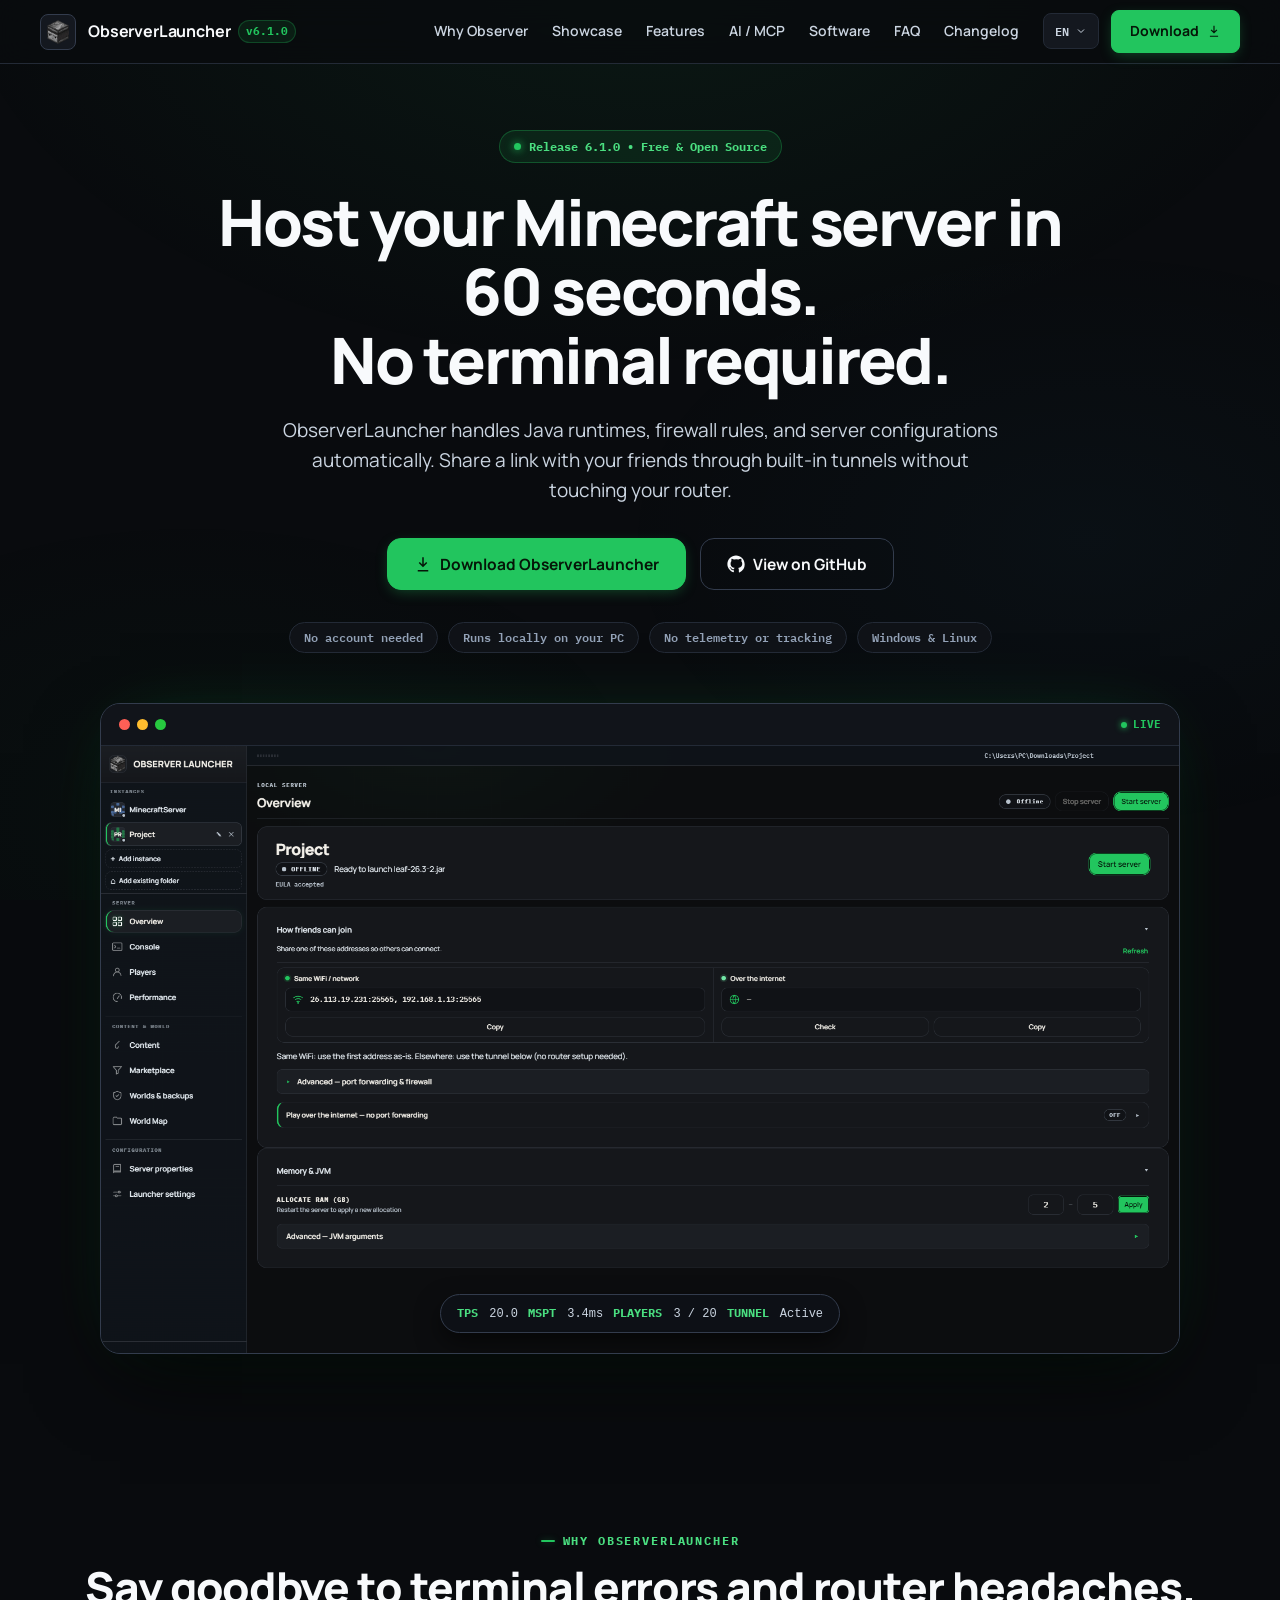
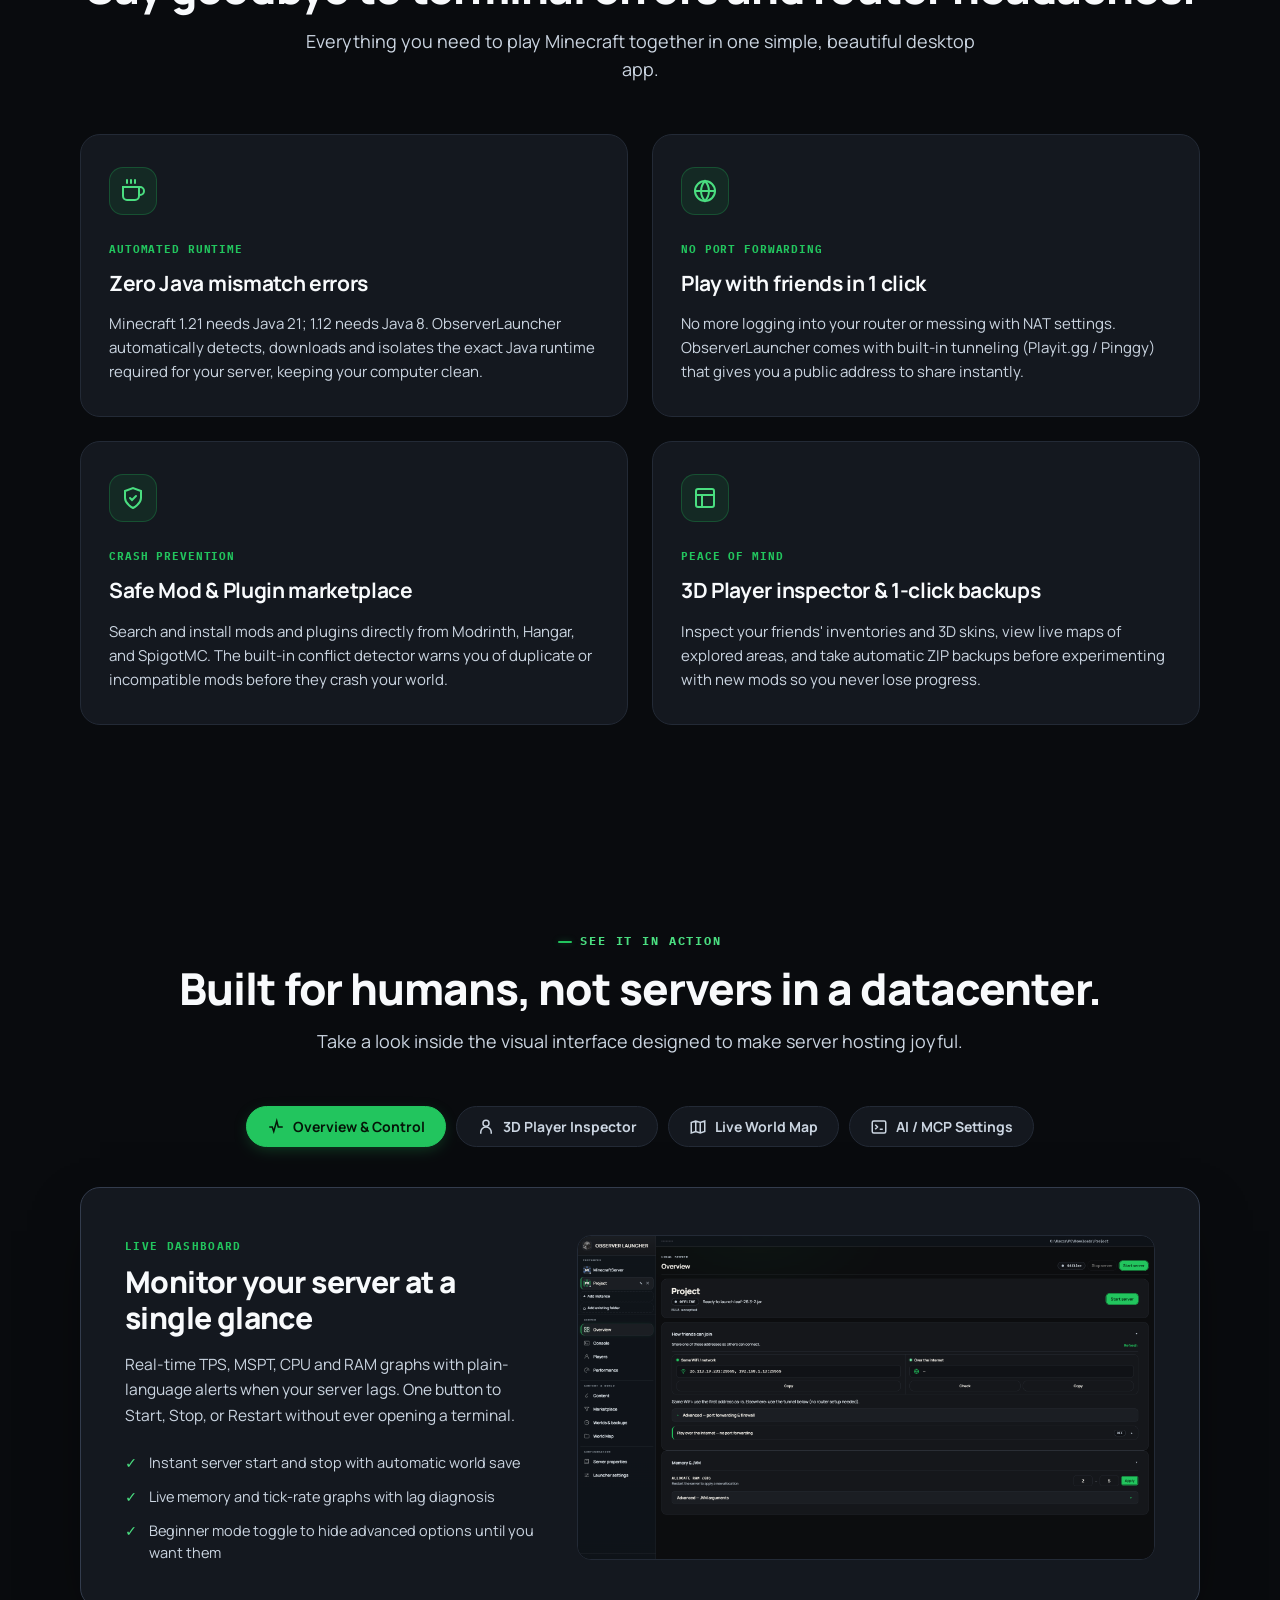
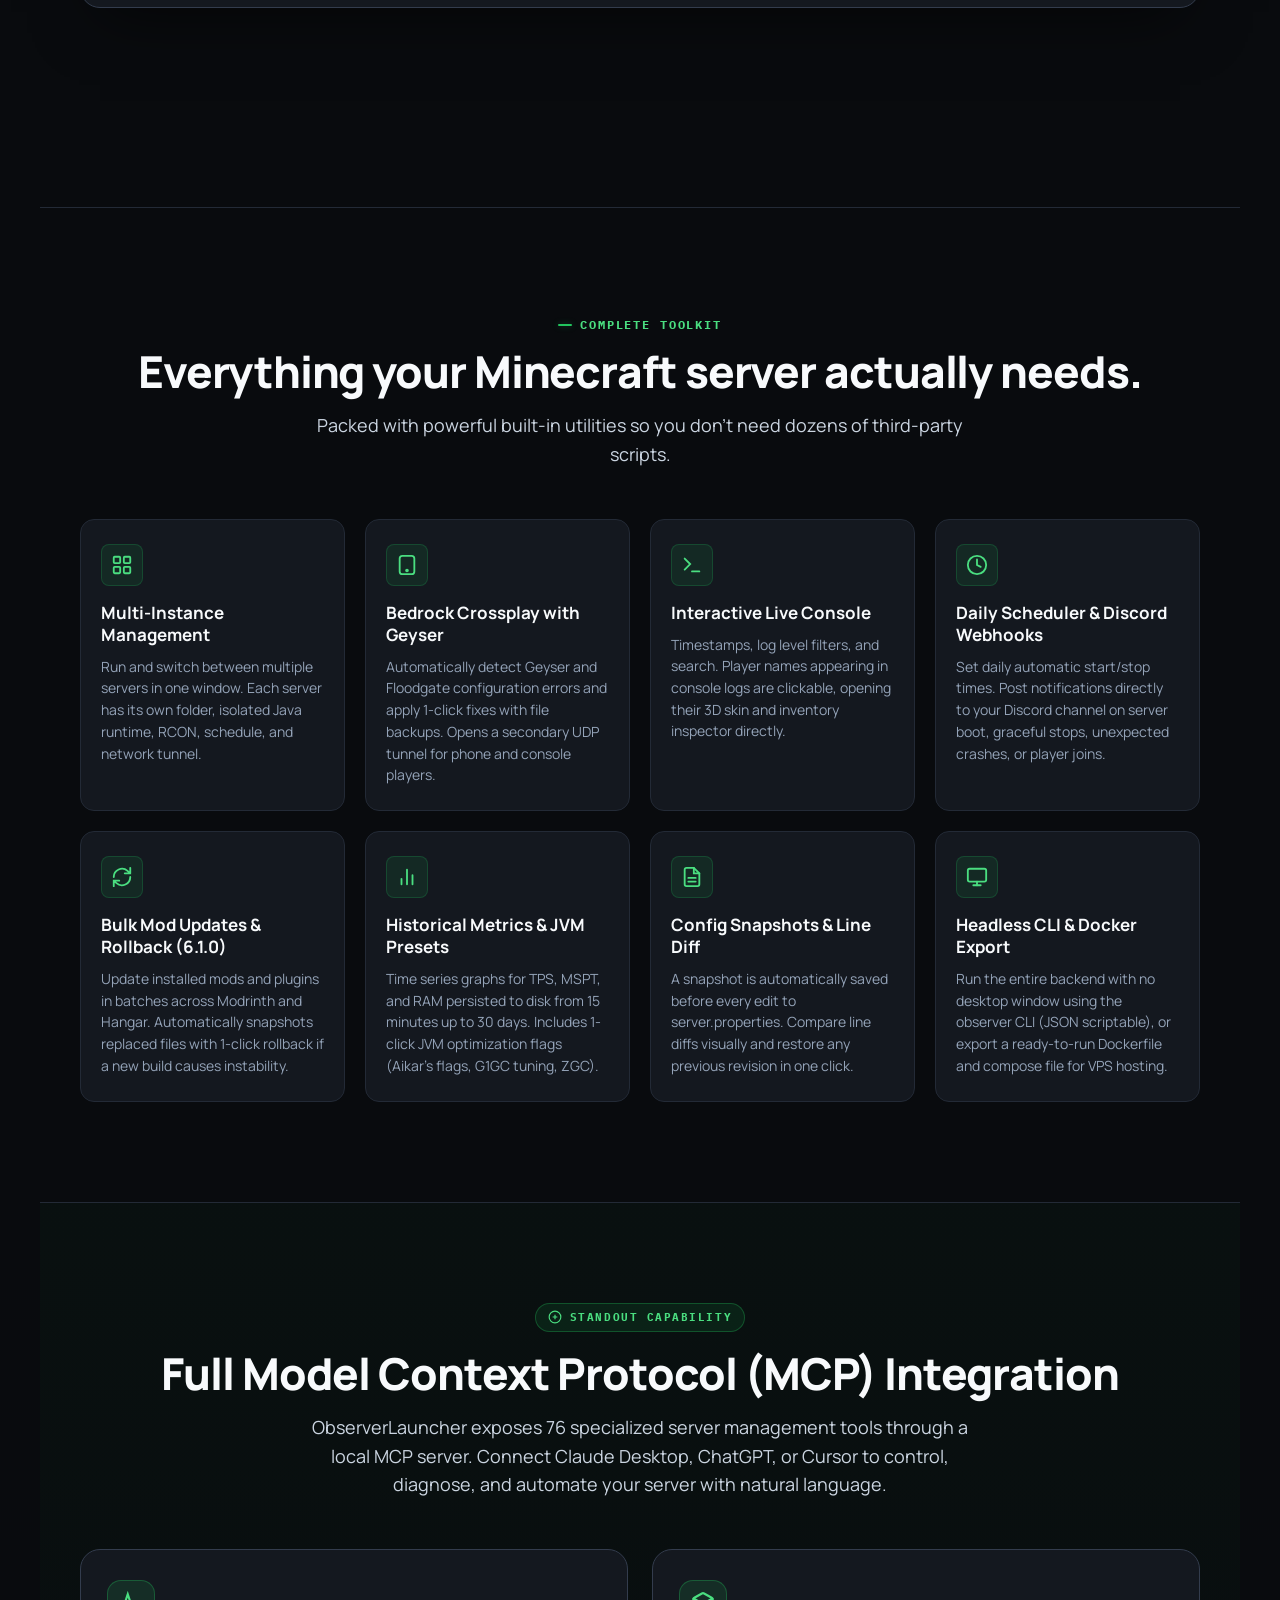
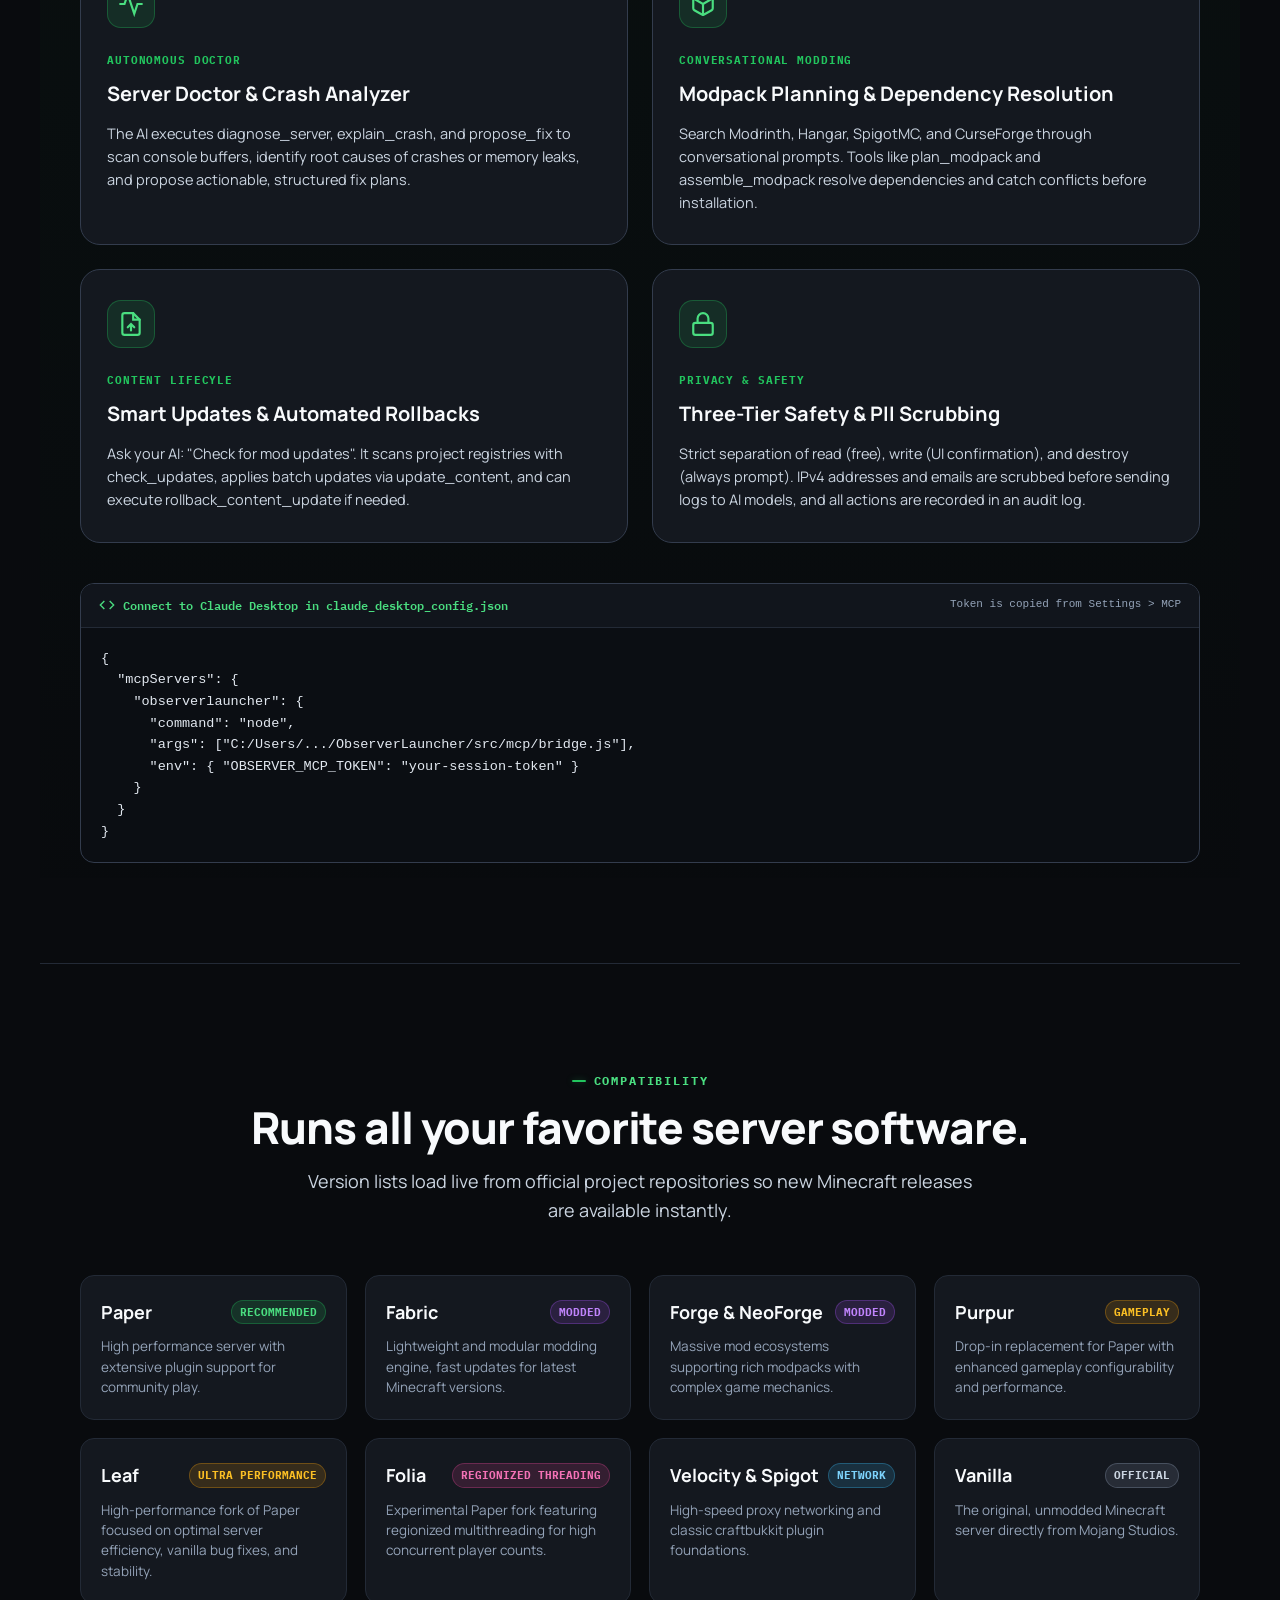
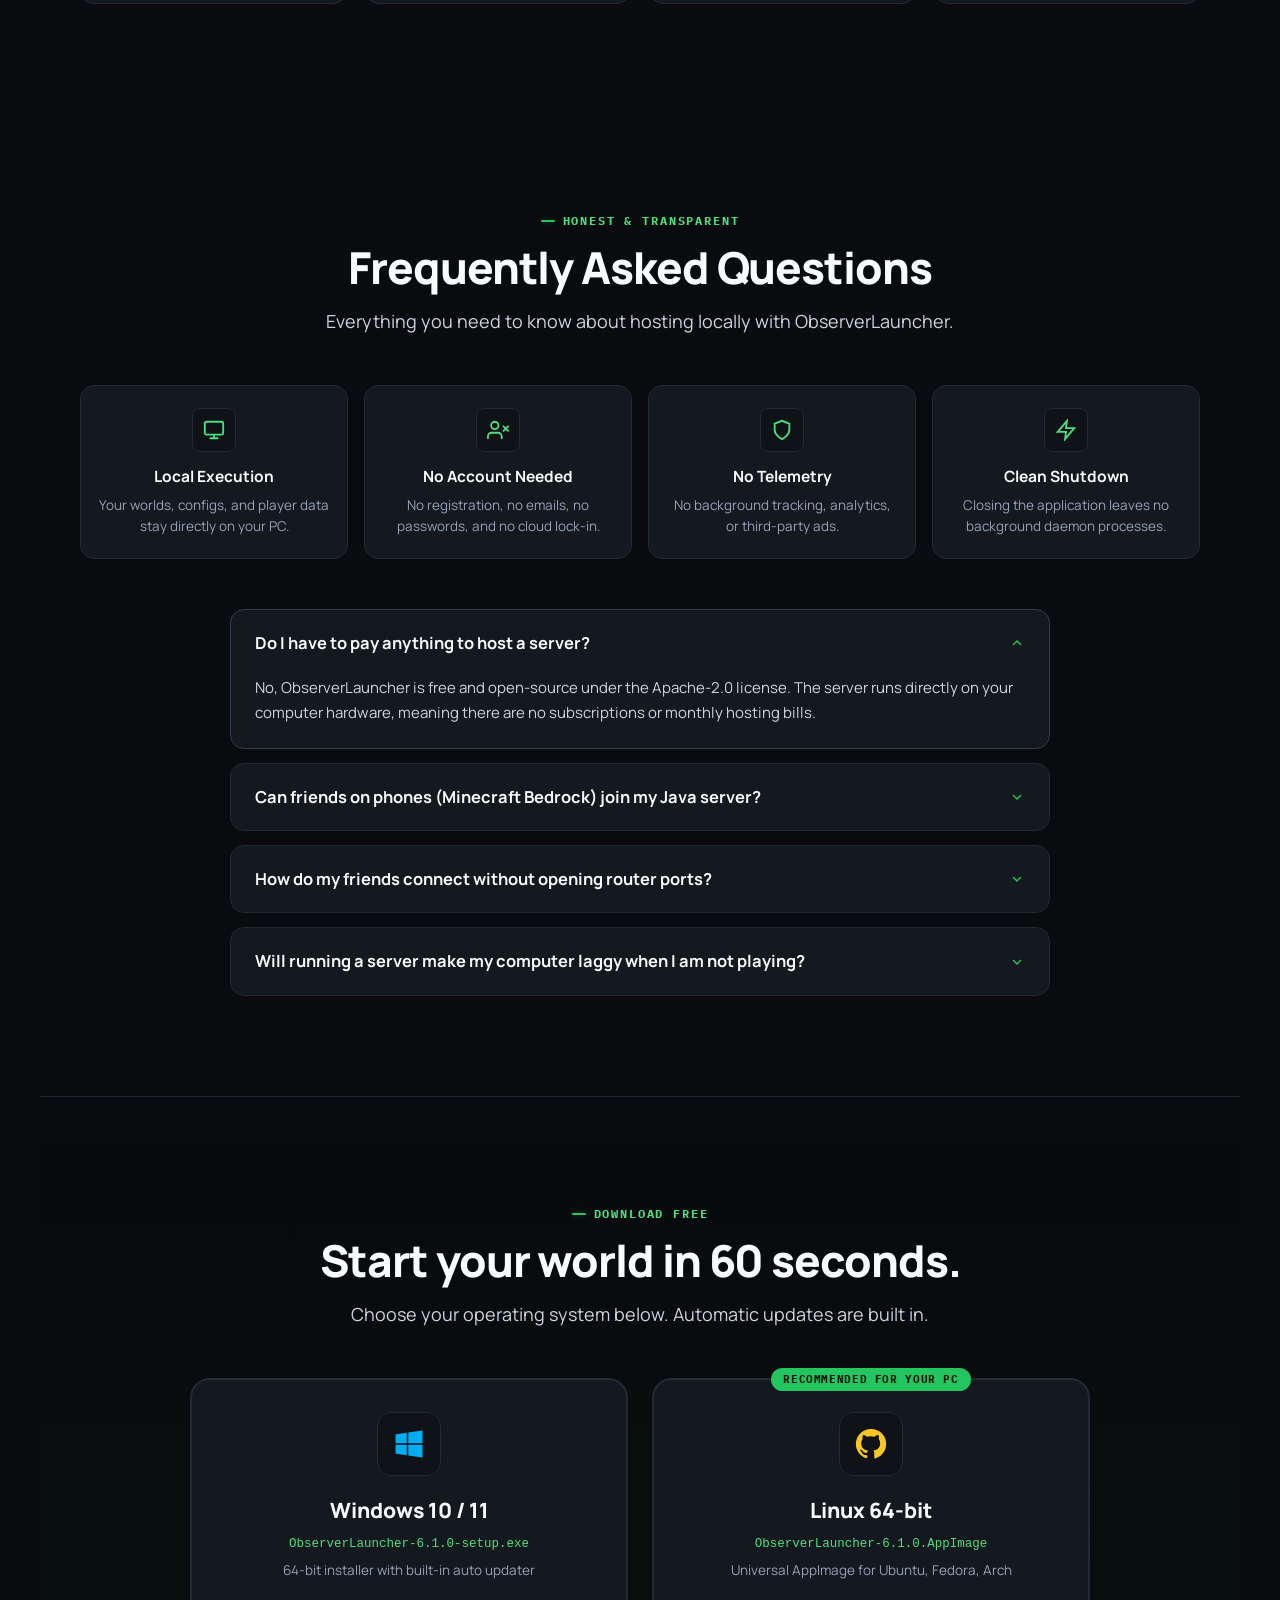
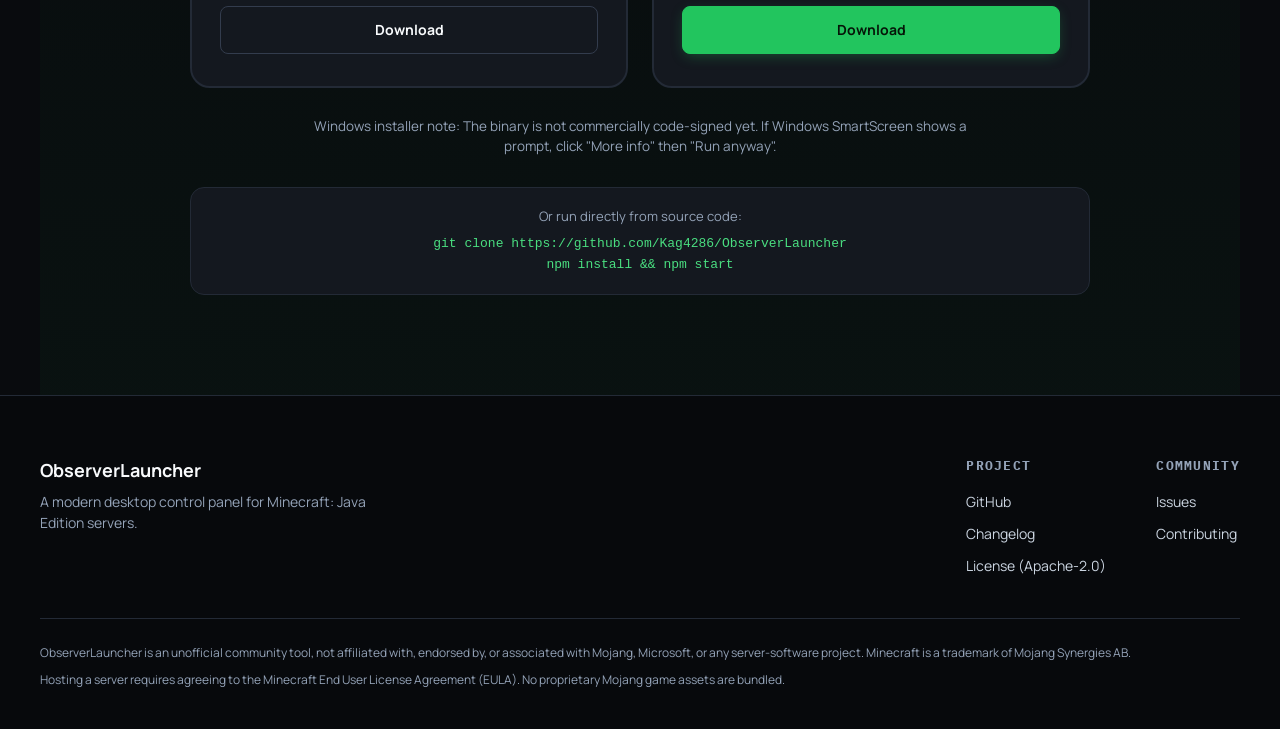
==== commit 1b680b9e: "fix(site): fix tab scroll jump bug, remove hero bar title, and clarify Leaf vs Folia" ====
--- a/index.html
+++ b/index.html
@@ -158,7 +158,6 @@
           <span class="dot min"></span>
           <span class="dot max"></span>
         </div>
-        <span class="window-title">ObserverLauncher 6.1.0 — Minecraft 1.21.4 (Paper)</span>
         <span class="window-live"><span class="live-dot"></span> LIVE</span>
       </div>
       <div class="window-content">
@@ -234,19 +233,19 @@
   </div>
 
   <div class="showcase-tabs" role="tablist" aria-label="Feature showcase tabs">
-    <button class="showcase-tab active" role="tab" aria-selected="true" aria-controls="panel-overview" id="tab-overview" data-tab="overview">
+    <button type="button" class="showcase-tab active" role="tab" aria-selected="true" aria-controls="panel-overview" id="tab-overview" data-tab="overview">
       <svg viewBox="0 0 24 24" width="18" height="18" fill="none" stroke="currentColor" stroke-width="2"><path d="M3 12h4l2 6 4-14 2 8h6"/></svg>
       <span data-i18n="showcase.tab1">Overview &amp; Control</span>
     </button>
-    <button class="showcase-tab" role="tab" aria-selected="false" aria-controls="panel-players" id="tab-players" data-tab="players">
+    <button type="button" class="showcase-tab" role="tab" aria-selected="false" aria-controls="panel-players" id="tab-players" data-tab="players">
       <svg viewBox="0 0 24 24" width="18" height="18" fill="none" stroke="currentColor" stroke-width="2"><circle cx="12" cy="7" r="4"/><path d="M5 21v-2a7 7 0 0114 0v2"/></svg>
       <span data-i18n="showcase.tab2">3D Player Inspector</span>
     </button>
-    <button class="showcase-tab" role="tab" aria-selected="false" aria-controls="panel-map" id="tab-map" data-tab="map">
+    <button type="button" class="showcase-tab" role="tab" aria-selected="false" aria-controls="panel-map" id="tab-map" data-tab="map">
       <svg viewBox="0 0 24 24" width="18" height="18" fill="none" stroke="currentColor" stroke-width="2"><path d="M9 4L3 6v14l6-2 6 2 6-2V4l-6 2-6-2zM9 4v14M15 6v14"/></svg>
       <span data-i18n="showcase.tab3">Live World Map</span>
     </button>
-    <button class="showcase-tab" role="tab" aria-selected="false" aria-controls="panel-ai" id="tab-ai" data-tab="ai">
+    <button type="button" class="showcase-tab" role="tab" aria-selected="false" aria-controls="panel-ai" id="tab-ai" data-tab="ai">
       <svg viewBox="0 0 24 24" width="18" height="18" fill="none" stroke="currentColor" stroke-width="2"><rect x="3" y="4" width="18" height="16" rx="2"/><path d="M7 9l3 3-3 3M13 15h4"/></svg>
       <span data-i18n="showcase.tab4">AI / MCP Settings</span>
     </button>
@@ -267,7 +266,7 @@
           </ul>
         </div>
         <div class="panel-visual">
-          <img src="./assets/shots/overview.png" width="1920" height="1080" alt="ObserverLauncher Overview Tab" loading="lazy">
+          <img src="./assets/shots/overview.png" width="1920" height="1080" alt="ObserverLauncher Overview Tab" loading="eager" decoding="async">
         </div>
       </div>
     </div>
@@ -286,8 +285,8 @@
           </ul>
         </div>
         <div class="panel-visual dual-visual">
-          <img src="./assets/shots/player-inspector.png" width="1920" height="1080" alt="Player 3D Inspector" loading="lazy">
-          <img src="./assets/shots/inventory.png" width="1918" height="1079" alt="Player Inventory Grid" loading="lazy">
+          <img src="./assets/shots/player-inspector.png" width="1920" height="1080" alt="Player 3D Inspector" loading="eager" decoding="async">
+          <img src="./assets/shots/inventory.png" width="1918" height="1079" alt="Player Inventory Grid" loading="eager" decoding="async">
         </div>
       </div>
     </div>
@@ -306,7 +305,7 @@
           </ul>
         </div>
         <div class="panel-visual">
-          <img src="./assets/shots/worldmap.png" width="1920" height="1080" alt="Live World Map" loading="lazy">
+          <img src="./assets/shots/worldmap.png" width="1920" height="1080" alt="Live World Map" loading="eager" decoding="async">
         </div>
       </div>
     </div>
@@ -325,7 +324,7 @@
           </ul>
         </div>
         <div class="panel-visual">
-          <img src="./assets/shots/MCP.png" width="1918" height="1080" alt="AI and MCP Settings" loading="lazy">
+          <img src="./assets/shots/MCP.png" width="1918" height="1080" alt="AI and MCP Settings" loading="eager" decoding="async">
         </div>
       </div>
     </div>
@@ -502,35 +501,35 @@
   <div class="soft-grid-v2">
     <div class="soft-item">
       <div class="soft-head"><b>Paper</b><span class="tag-rec">Recommended</span></div>
-      <p>High performance server with extensive plugin support for community play.</p>
+      <p data-i18n="soft.paper">High performance server with extensive plugin support for community play.</p>
     </div>
     <div class="soft-item">
       <div class="soft-head"><b>Fabric</b><span class="tag-mod">Modded</span></div>
-      <p>Lightweight and modular modding engine, fast updates for latest Minecraft versions.</p>
-    </div>
-    <div class="soft-item">
-      <div class="soft-head"><b>Forge</b><span class="tag-mod">Modded</span></div>
-      <p>The classic ecosystem for massive modpacks with hundreds of mods.</p>
-    </div>
-    <div class="soft-item">
-      <div class="soft-head"><b>NeoForge</b><span class="tag-mod">Modded</span></div>
-      <p>The modern, community-driven continuation of the Forge modding platform.</p>
-    </div>
-    <div class="soft-item">
-      <div class="soft-head"><b>Purpur</b><span class="tag-perf">Ultra TPS</span></div>
-      <p>Drop-in replacement for Paper with enhanced gameplay configurability and speed.</p>
+      <p data-i18n="soft.fabric">Lightweight and modular modding engine, fast updates for latest Minecraft versions.</p>
+    </div>
+    <div class="soft-item">
+      <div class="soft-head"><b>Forge &amp; NeoForge</b><span class="tag-mod">Modded</span></div>
+      <p data-i18n="soft.forge">Massive mod ecosystems supporting rich modpacks with complex game mechanics.</p>
+    </div>
+    <div class="soft-item">
+      <div class="soft-head"><b>Purpur</b><span class="tag-perf">Gameplay</span></div>
+      <p data-i18n="soft.purpur">Drop-in replacement for Paper with enhanced gameplay configurability and performance.</p>
+    </div>
+    <div class="soft-item">
+      <div class="soft-head"><b>Leaf</b><span class="tag-perf">Ultra Performance</span></div>
+      <p data-i18n="soft.leaf">High-performance fork of Paper focused on optimal server efficiency, vanilla bug fixes, and stability.</p>
+    </div>
+    <div class="soft-item">
+      <div class="soft-head"><b>Folia</b><span class="tag-multithread">Regionized Threading</span></div>
+      <p data-i18n="soft.folia">Experimental Paper fork featuring regionized multithreading for high concurrent player counts.</p>
+    </div>
+    <div class="soft-item">
+      <div class="soft-head"><b>Velocity &amp; Spigot</b><span class="tag-proxy">Network</span></div>
+      <p data-i18n="soft.velocity">High-speed proxy networking and classic craftbukkit plugin foundations.</p>
     </div>
     <div class="soft-item">
       <div class="soft-head"><b>Vanilla</b><span class="tag-vanilla">Official</span></div>
-      <p>The original, unmodded Minecraft server directly from Mojang Studios.</p>
-    </div>
-    <div class="soft-item">
-      <div class="soft-head"><b>Folia &amp; Leaf</b><span class="tag-perf">Multi-thread</span></div>
-      <p>Cutting-edge multithreaded servers designed for massive player counts.</p>
-    </div>
-    <div class="soft-item">
-      <div class="soft-head"><b>Velocity &amp; Spigot</b><span class="tag-proxy">Network</span></div>
-      <p>High-speed proxy networking and classic craftbukkit plugin foundations.</p>
+      <p data-i18n="soft.vanilla">The original, unmodded Minecraft server directly from Mojang Studios.</p>
     </div>
   </div>
 </section>
--- a/css/site.css
+++ b/css/site.css
@@ -669,12 +669,20 @@
 }
 
 /* ============ INTERACTIVE SHOWCASE ============ */
+.showcase-band {
+  overflow-anchor: none;
+}
 .showcase-tabs {
   display: flex;
   flex-wrap: wrap;
   gap: 10px;
   justify-content: center;
   margin-bottom: 40px;
+}
+.showcase-content {
+  position: relative;
+  min-height: 520px;
+  overflow-anchor: none;
 }
 .showcase-tab {
   display: inline-flex;
@@ -786,6 +794,10 @@
   border-radius: var(--r);
   overflow: hidden;
   background: #0c0f13;
+  aspect-ratio: 16 / 9;
+}
+.dual-visual {
+  aspect-ratio: auto;
 }
 .panel-visual img {
   display: block;
@@ -854,6 +866,7 @@
 .tag-rec { background: rgba(34, 197, 94, 0.15); color: var(--accent-light); border: 1px solid rgba(34, 197, 94, 0.3); }
 .tag-mod { background: rgba(168, 85, 247, 0.15); color: #C084FC; border: 1px solid rgba(168, 85, 247, 0.3); }
 .tag-perf { background: rgba(245, 158, 11, 0.15); color: #FBBF24; border: 1px solid rgba(245, 158, 11, 0.3); }
+.tag-multithread { background: rgba(236, 72, 153, 0.15); color: #F472B6; border: 1px solid rgba(236, 72, 153, 0.3); }
 .tag-vanilla { background: rgba(148, 163, 184, 0.15); color: #CBD5E1; border: 1px solid rgba(148, 163, 184, 0.3); }
 .tag-proxy { background: rgba(56, 189, 248, 0.15); color: #7DD3FC; border: 1px solid rgba(56, 189, 248, 0.3); }
 
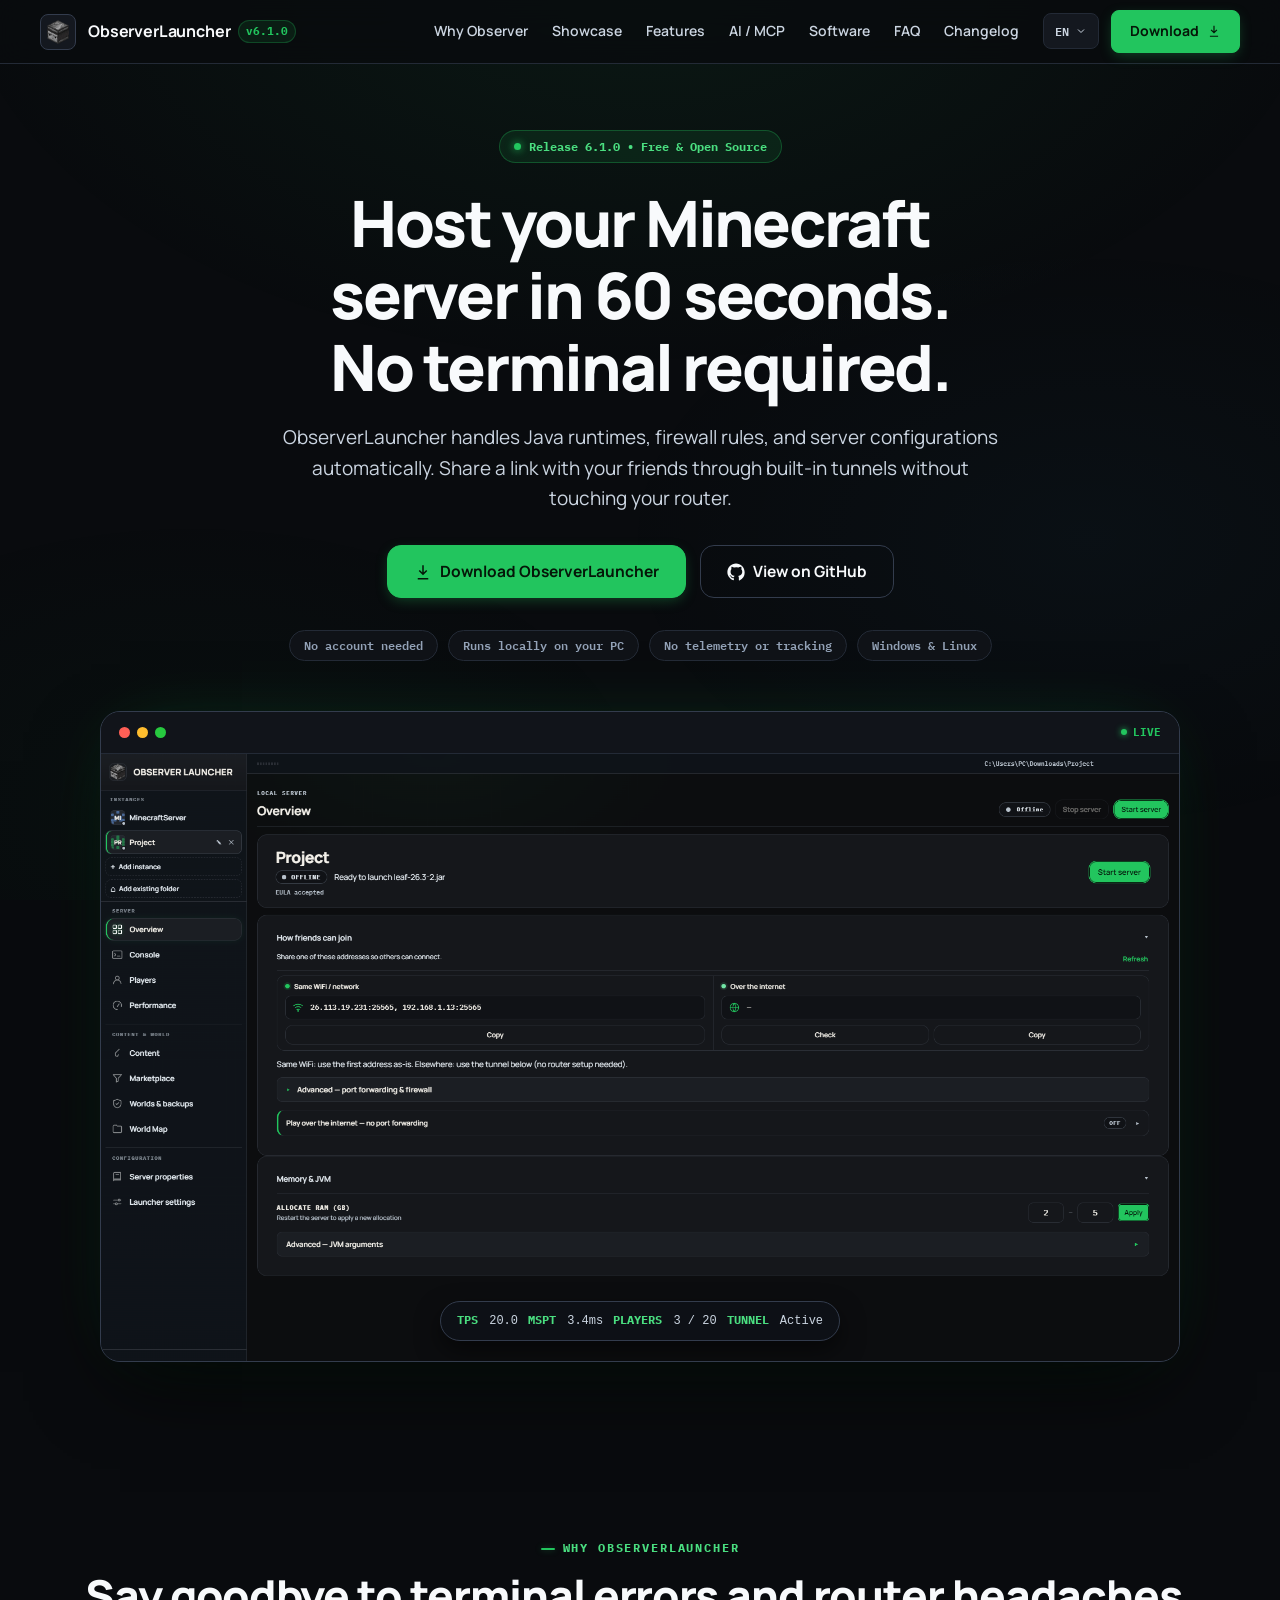
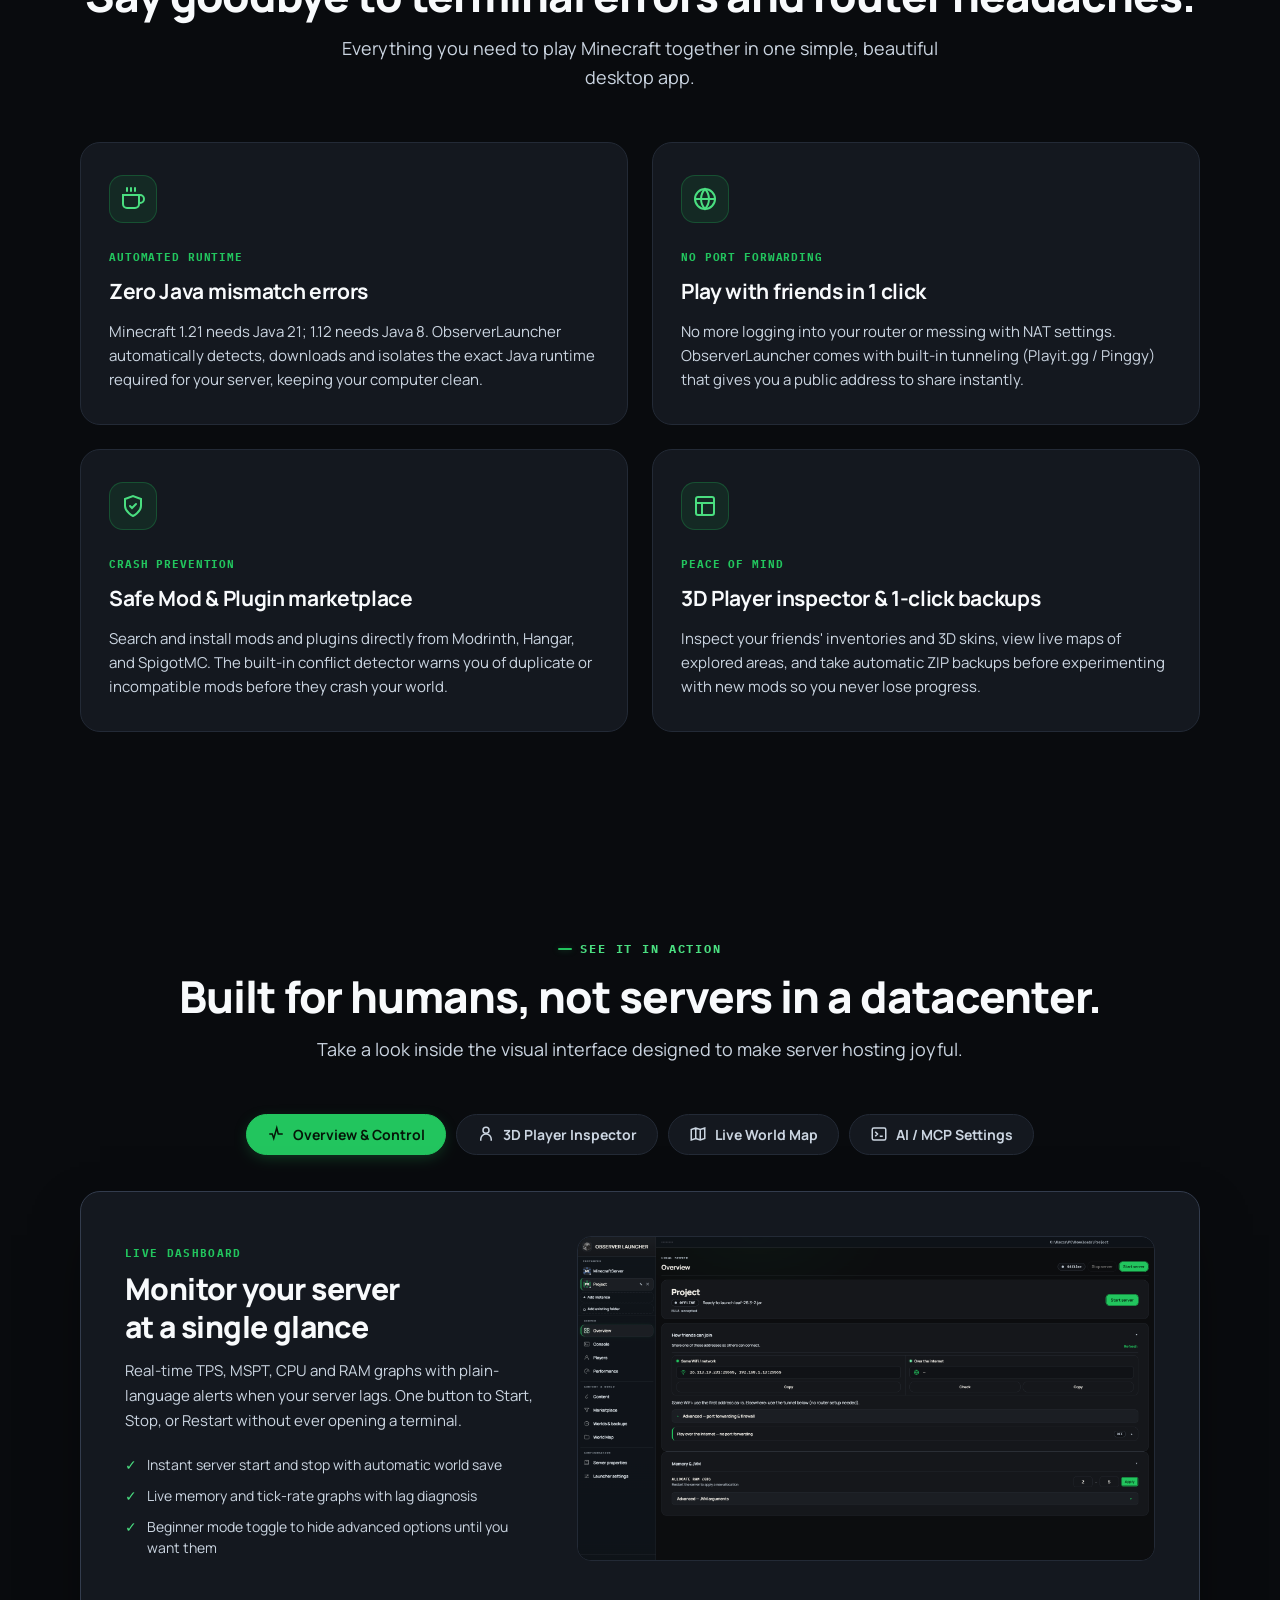
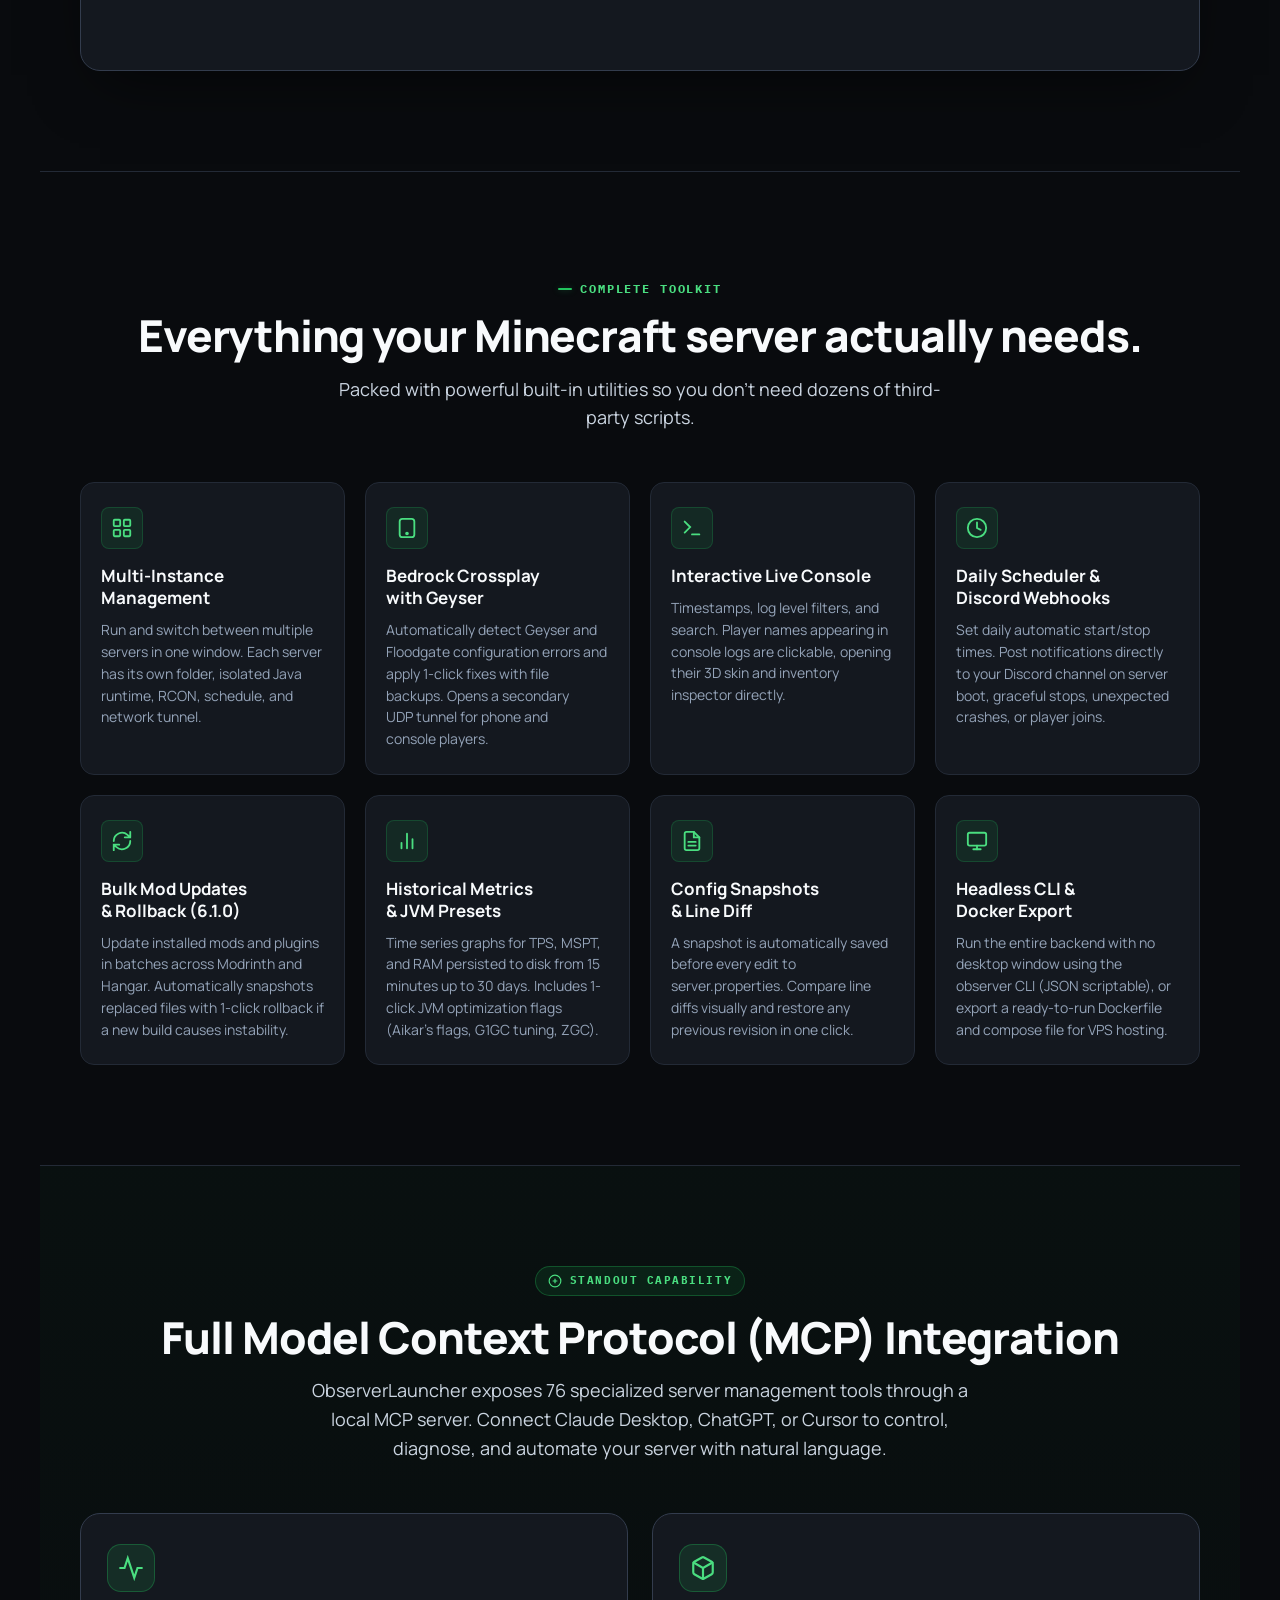
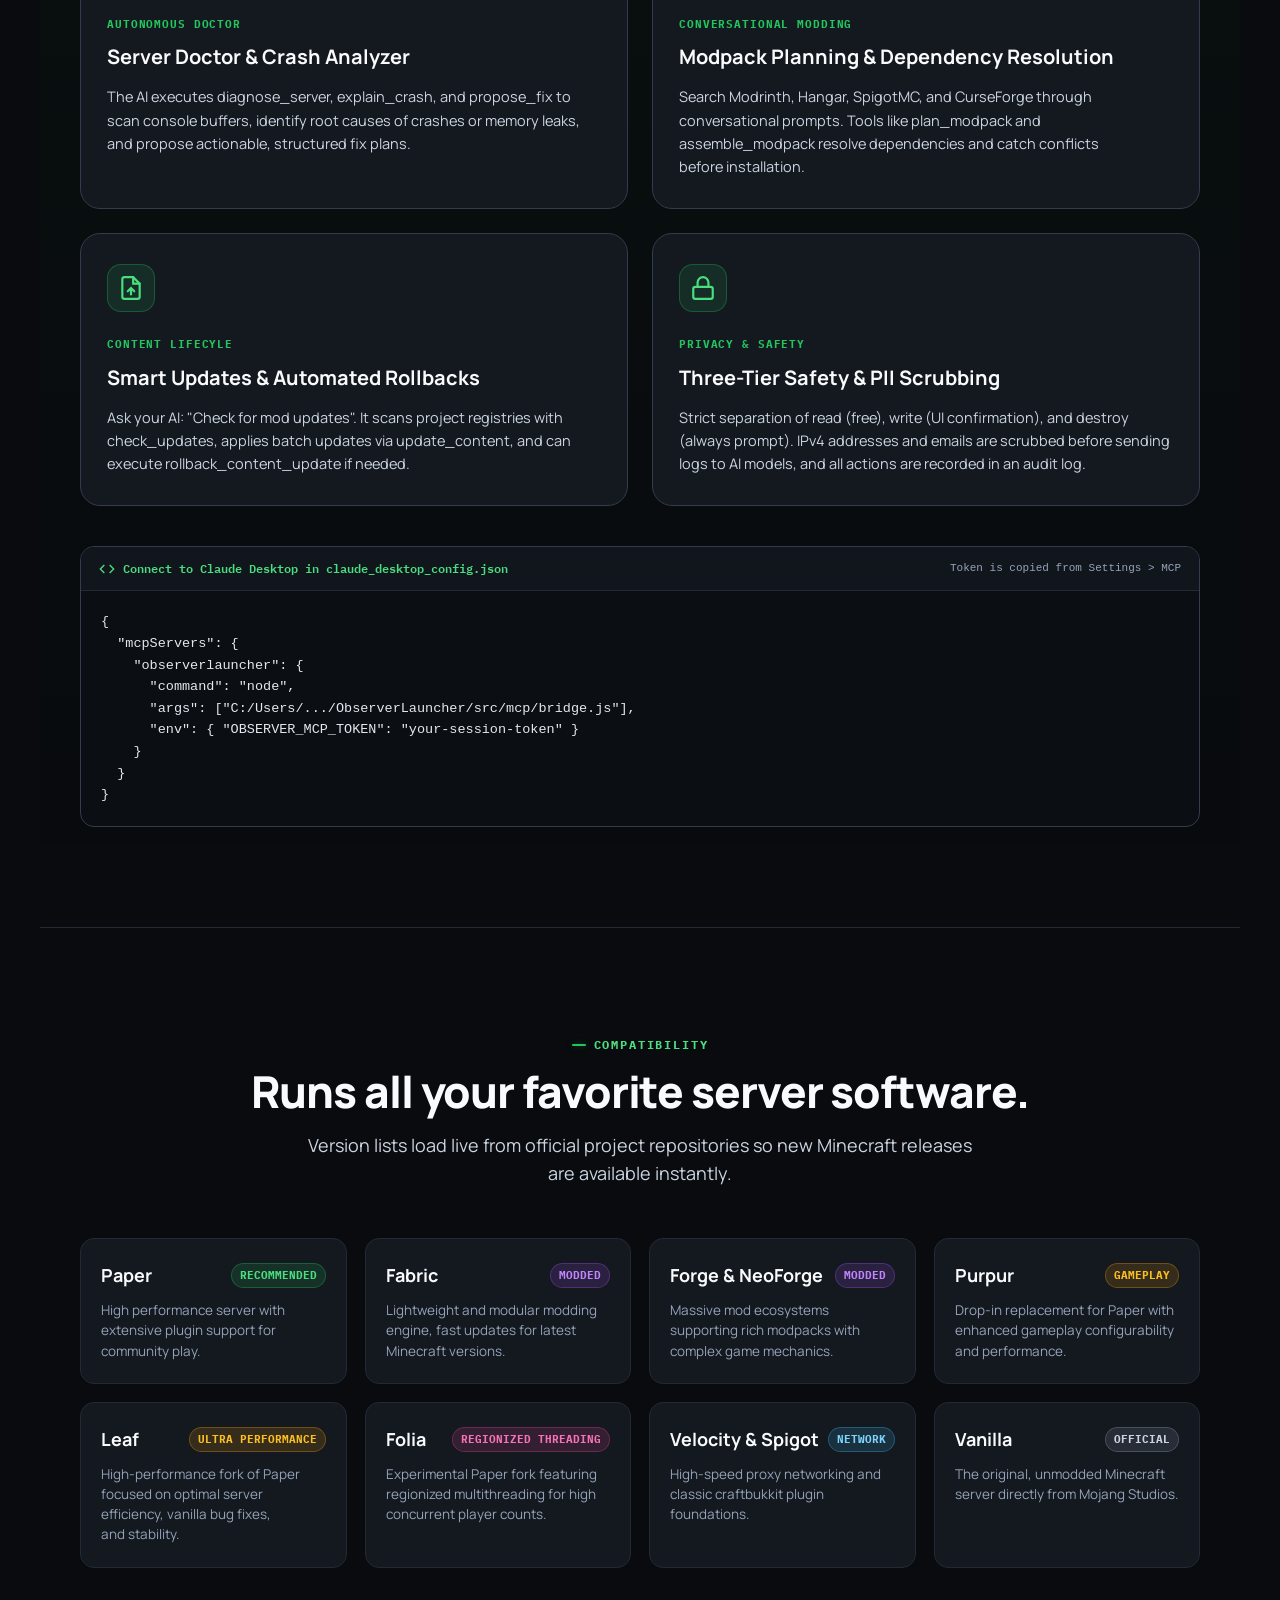
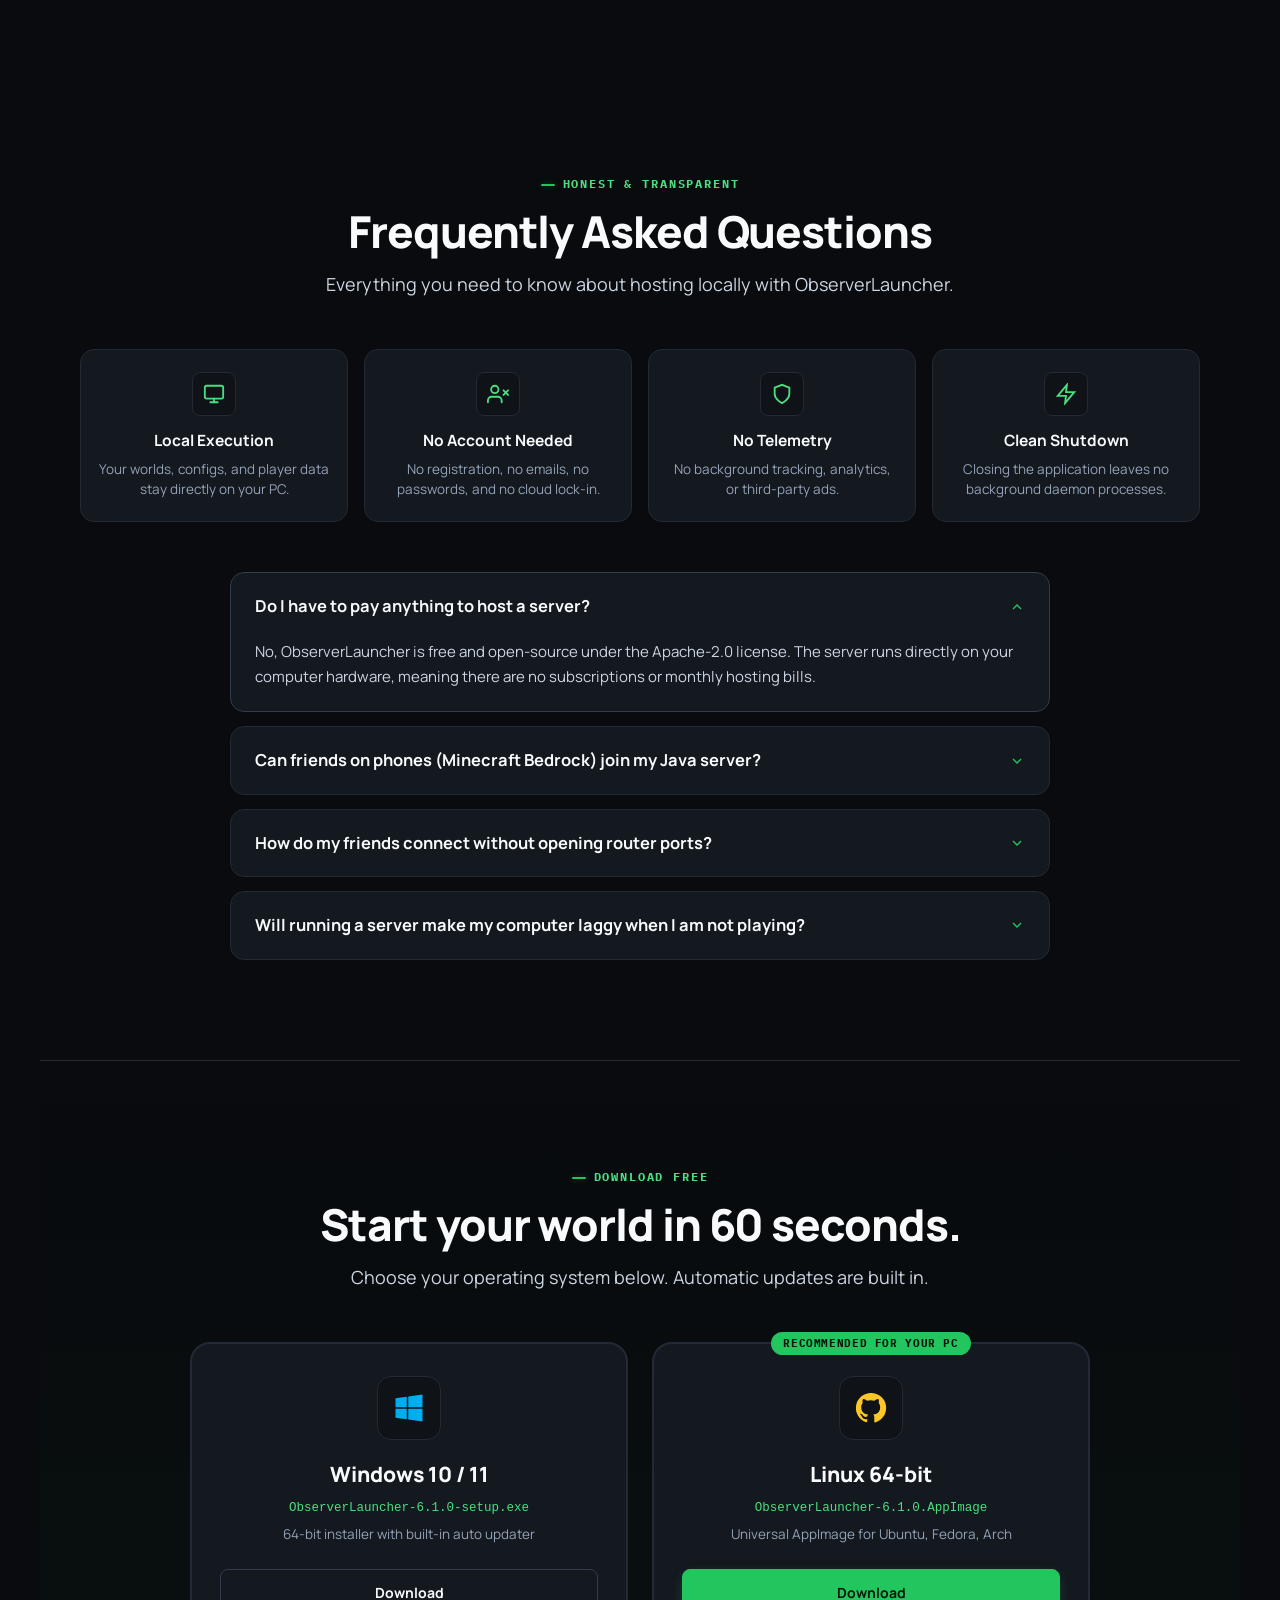
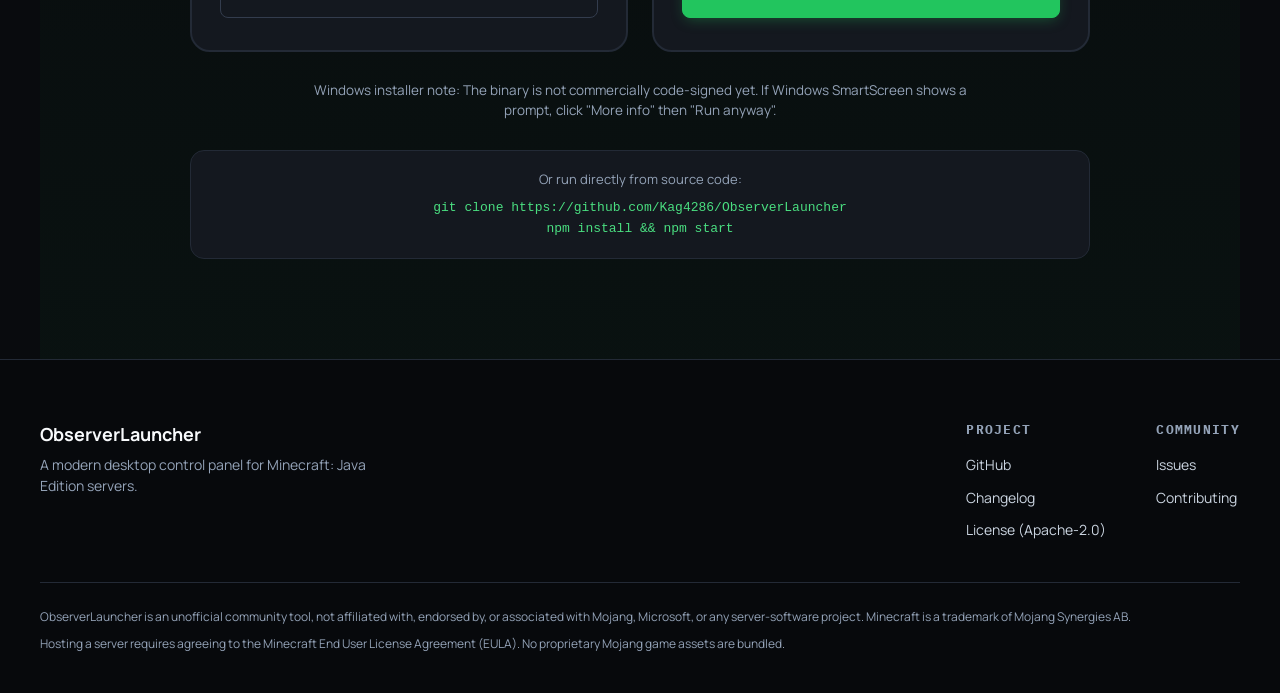
==== commit 6effbb90: "fix(mobile): overhaul mobile layout, fix text alignment and tab interaction" ====
--- a/index.html
+++ b/index.html
@@ -127,7 +127,7 @@
       <span class="badge-dot"></span>
       <span data-i18n="hero.badge">Release 6.1.0 • Free & Open Source</span>
     </div>
-    <h1 data-i18n-html="hero.title">Host your Minecraft server in 60 seconds.<br>No terminal required.</h1>
+    <h1 data-i18n-html="hero.title">Host your Minecraft server in 60 seconds. <br>No terminal required.</h1>
     <p class="hero-lead" data-i18n="hero.lead">ObserverLauncher handles Java runtimes, firewall rules, and server configurations automatically. Share a link with your friends through built-in tunnels without touching your router.</p>
     
     <div class="hero-cta">
@@ -253,7 +253,7 @@
 
   <div class="showcase-content">
     <!-- Panel 1: Overview -->
-    <div class="showcase-panel active" id="panel-overview" role="tabpanel" aria-labelledby="tab-overview">
+    <div class="showcase-panel active" id="panel-overview" role="tabpanel" aria-labelledby="tab-overview" aria-hidden="false">
       <div class="panel-layout">
         <div class="panel-copy">
           <span class="panel-tag" data-i18n="showcase.p1tag">Live Dashboard</span>
@@ -272,7 +272,7 @@
     </div>
 
     <!-- Panel 2: Player Inspector -->
-    <div class="showcase-panel" id="panel-players" role="tabpanel" aria-labelledby="tab-players" hidden>
+    <div class="showcase-panel" id="panel-players" role="tabpanel" aria-labelledby="tab-players" aria-hidden="true">
       <div class="panel-layout">
         <div class="panel-copy">
           <span class="panel-tag" data-i18n="showcase.p2tag">3D Inspection</span>
@@ -292,7 +292,7 @@
     </div>
 
     <!-- Panel 3: World Map -->
-    <div class="showcase-panel" id="panel-map" role="tabpanel" aria-labelledby="tab-map" hidden>
+    <div class="showcase-panel" id="panel-map" role="tabpanel" aria-labelledby="tab-map" aria-hidden="true">
       <div class="panel-layout">
         <div class="panel-copy">
           <span class="panel-tag" data-i18n="showcase.p3tag">World Visualization</span>
@@ -311,7 +311,7 @@
     </div>
 
     <!-- Panel 4: AI / MCP -->
-    <div class="showcase-panel" id="panel-ai" role="tabpanel" aria-labelledby="tab-ai" hidden>
+    <div class="showcase-panel" id="panel-ai" role="tabpanel" aria-labelledby="tab-ai" aria-hidden="true">
       <div class="panel-layout">
         <div class="panel-copy">
           <span class="panel-tag" data-i18n="showcase.p4tag">Automation Settings</span>
--- a/css/site.css
+++ b/css/site.css
@@ -40,7 +40,10 @@
   --ease: cubic-bezier(0.16, 1, 0.3, 1);
 }
 
-* { box-sizing: border-box; }
+*, *::before, *::after {
+  box-sizing: border-box;
+  overflow-anchor: none;
+}
 html {
   scroll-behavior: smooth;
   scroll-padding-top: 84px;
@@ -59,6 +62,13 @@
   -webkit-font-smoothing: antialiased;
   overflow-x: hidden;
   position: relative;
+}
+
+h1, h2, h3, h4 {
+  text-wrap: balance;
+}
+p {
+  text-wrap: pretty;
 }
 
 /* Subtle ambient backdrop */
@@ -378,6 +388,27 @@
   .site-nav { display: none; }
   .nav-toggle { display: flex; }
 }
+@media (max-width: 640px) {
+  .site-head {
+    padding: 0 16px;
+  }
+  .brand {
+    gap: 8px;
+  }
+  .brand-version {
+    display: none;
+  }
+  #dlTop {
+    display: none;
+  }
+  .head-actions {
+    gap: 8px;
+  }
+  .lang-btn {
+    padding: 6px 9px;
+    font-size: 11.5px;
+  }
+}
 
 /* ============ BUTTONS ============ */
 .btn {
@@ -475,19 +506,21 @@
 }
 
 .hero h1 {
-  font-size: clamp(34px, 5.5vw, 64px);
-  line-height: 1.08;
+  font-size: clamp(28px, 5.5vw, 64px);
+  line-height: 1.12;
   letter-spacing: -0.035em;
   font-weight: 800;
   color: var(--text);
   margin-bottom: 20px;
+  text-wrap: balance;
 }
 .hero-lead {
-  font-size: clamp(16px, 2vw, 19px);
+  font-size: clamp(15.5px, 2vw, 19px);
   line-height: 1.6;
   color: var(--text-muted);
   max-width: 720px;
   margin-bottom: 32px;
+  text-wrap: pretty;
 }
 .hero-cta {
   display: flex;
@@ -511,6 +544,57 @@
   border: 1px solid var(--border);
   padding: 5px 14px;
   border-radius: var(--r-full);
+}
+
+@media (max-width: 640px) {
+  .hero {
+    padding: 96px 16px 40px;
+  }
+  .hero h1 {
+    font-size: clamp(25px, 6.8vw, 34px);
+    line-height: 1.18;
+    margin-bottom: 14px;
+  }
+  .hero h1 br {
+    display: none;
+  }
+  .hero-lead {
+    font-size: 15px;
+    line-height: 1.55;
+    margin-bottom: 24px;
+    padding: 0 4px;
+  }
+  .hero-cta {
+    flex-direction: column;
+    width: 100%;
+    max-width: 320px;
+    gap: 10px;
+    margin-bottom: 24px;
+  }
+  .hero-cta .btn {
+    width: 100%;
+    padding: 12px 20px;
+  }
+  .hero-facts {
+    display: grid;
+    grid-template-columns: 1fr 1fr;
+    gap: 8px;
+    width: 100%;
+    max-width: 360px;
+    margin: 0 auto;
+  }
+  .hero-facts li {
+    font-size: 11px;
+    padding: 7px 6px;
+    text-align: center;
+    border-radius: var(--r-sm);
+    display: flex;
+    align-items: center;
+    justify-content: center;
+  }
+  .hero-window {
+    margin-top: 32px;
+  }
 }
 
 /* Hero Desktop Window Mockup */
@@ -677,11 +761,42 @@
   flex-wrap: wrap;
   gap: 10px;
   justify-content: center;
-  margin-bottom: 40px;
-}
+  margin-bottom: 36px;
+}
+@media (max-width: 680px) {
+  .showcase-tabs {
+    display: grid;
+    grid-template-columns: 1fr 1fr;
+    gap: 8px;
+    margin-bottom: 20px;
+    width: 100%;
+  }
+  .showcase-tab {
+    padding: 10px 8px;
+    font-size: 12.5px;
+    font-weight: 700;
+    justify-content: center;
+    text-align: center;
+    border-radius: var(--r-sm);
+    gap: 6px;
+  }
+  .showcase-tab svg {
+    width: 15px;
+    height: 15px;
+    flex-shrink: 0;
+  }
+  .showcase-tab span {
+    white-space: nowrap;
+    overflow: hidden;
+    text-overflow: ellipsis;
+  }
+}
+
 .showcase-content {
   position: relative;
-  min-height: 520px;
+  display: grid;
+  grid-template-areas: "panel";
+  min-height: 480px;
   overflow-anchor: none;
 }
 .showcase-tab {
@@ -698,6 +813,7 @@
   border-radius: var(--r-full);
   cursor: pointer;
   transition: all var(--dur-fast);
+  -webkit-tap-highlight-color: transparent;
 }
 .showcase-tab:hover {
   background: var(--panel-hover);
@@ -715,18 +831,25 @@
 }
 
 .showcase-panel {
+  grid-area: panel;
   background: var(--panel);
   border: 1px solid var(--border-strong);
   border-radius: var(--r-lg);
-  padding: clamp(24px, 4vw, 44px);
+  padding: clamp(20px, 4vw, 44px);
   box-shadow: 0 24px 60px -20px rgba(0,0,0,0.6);
   opacity: 0;
-  transform: translateY(8px);
-  transition: opacity var(--dur-mid) var(--ease), transform var(--dur-mid) var(--ease);
+  visibility: hidden;
+  pointer-events: none;
+  transform: translateY(6px);
+  transition: opacity 200ms ease, transform 200ms ease, visibility 200ms;
 }
 .showcase-panel.active {
   opacity: 1;
+  visibility: visible;
+  pointer-events: auto;
   transform: none;
+  position: relative;
+  z-index: 2;
 }
 .showcase-panel[hidden] {
   display: none;
@@ -740,7 +863,19 @@
 }
 @media (max-width: 900px) {
   .panel-layout {
-    grid-template-columns: 1fr;
+    display: flex;
+    flex-direction: column;
+    gap: 16px;
+  }
+  .panel-visual {
+    order: -1;
+    width: 100%;
+  }
+}
+@media (max-width: 680px) {
+  .showcase-panel {
+    padding: 18px 16px;
+    border-radius: var(--r);
   }
 }
 
@@ -755,28 +890,30 @@
   margin-bottom: 8px;
 }
 .panel-copy h3 {
-  font-size: clamp(22px, 2.5vw, 30px);
+  font-size: clamp(20px, 2.5vw, 30px);
   font-weight: 800;
   letter-spacing: -0.02em;
-  line-height: 1.2;
-  color: var(--text);
-  margin-bottom: 16px;
+  line-height: 1.25;
+  color: var(--text);
+  margin-bottom: 14px;
+  text-wrap: balance;
 }
 .panel-copy p {
-  font-size: 15.5px;
+  font-size: 15px;
   line-height: 1.65;
   color: var(--text-muted);
-  margin-bottom: 24px;
+  margin-bottom: 20px;
+  text-wrap: pretty;
 }
 .panel-bullets {
   display: flex;
   flex-direction: column;
-  gap: 12px;
+  gap: 10px;
 }
 .panel-bullets li {
   position: relative;
-  padding-left: 24px;
-  font-size: 14.5px;
+  padding-left: 22px;
+  font-size: 14px;
   color: var(--text-muted);
   line-height: 1.5;
 }
@@ -1017,6 +1154,27 @@
   background: #11151C;
   border-bottom: 1px solid var(--border);
 }
+@media (max-width: 680px) {
+  .mcp-card {
+    padding: 22px 18px;
+  }
+  .mcp-config-header {
+    flex-direction: column;
+    align-items: flex-start;
+    gap: 6px;
+    padding: 12px 14px;
+  }
+  .mcp-cfg-label {
+    font-size: 11.5px;
+  }
+  .mcp-cfg-hint {
+    font-size: 10.5px;
+  }
+  .mcp-config-box pre {
+    padding: 14px;
+    font-size: 12px;
+  }
+}
 .mcp-cfg-label {
   display: flex;
   align-items: center;
@@ -1039,6 +1197,7 @@
   line-height: 1.6;
   color: #E2E8F0;
   overflow-x: auto;
+  -webkit-overflow-scrolling: touch;
 }
 
 /* ============ TRUST & FAQ ============ */
